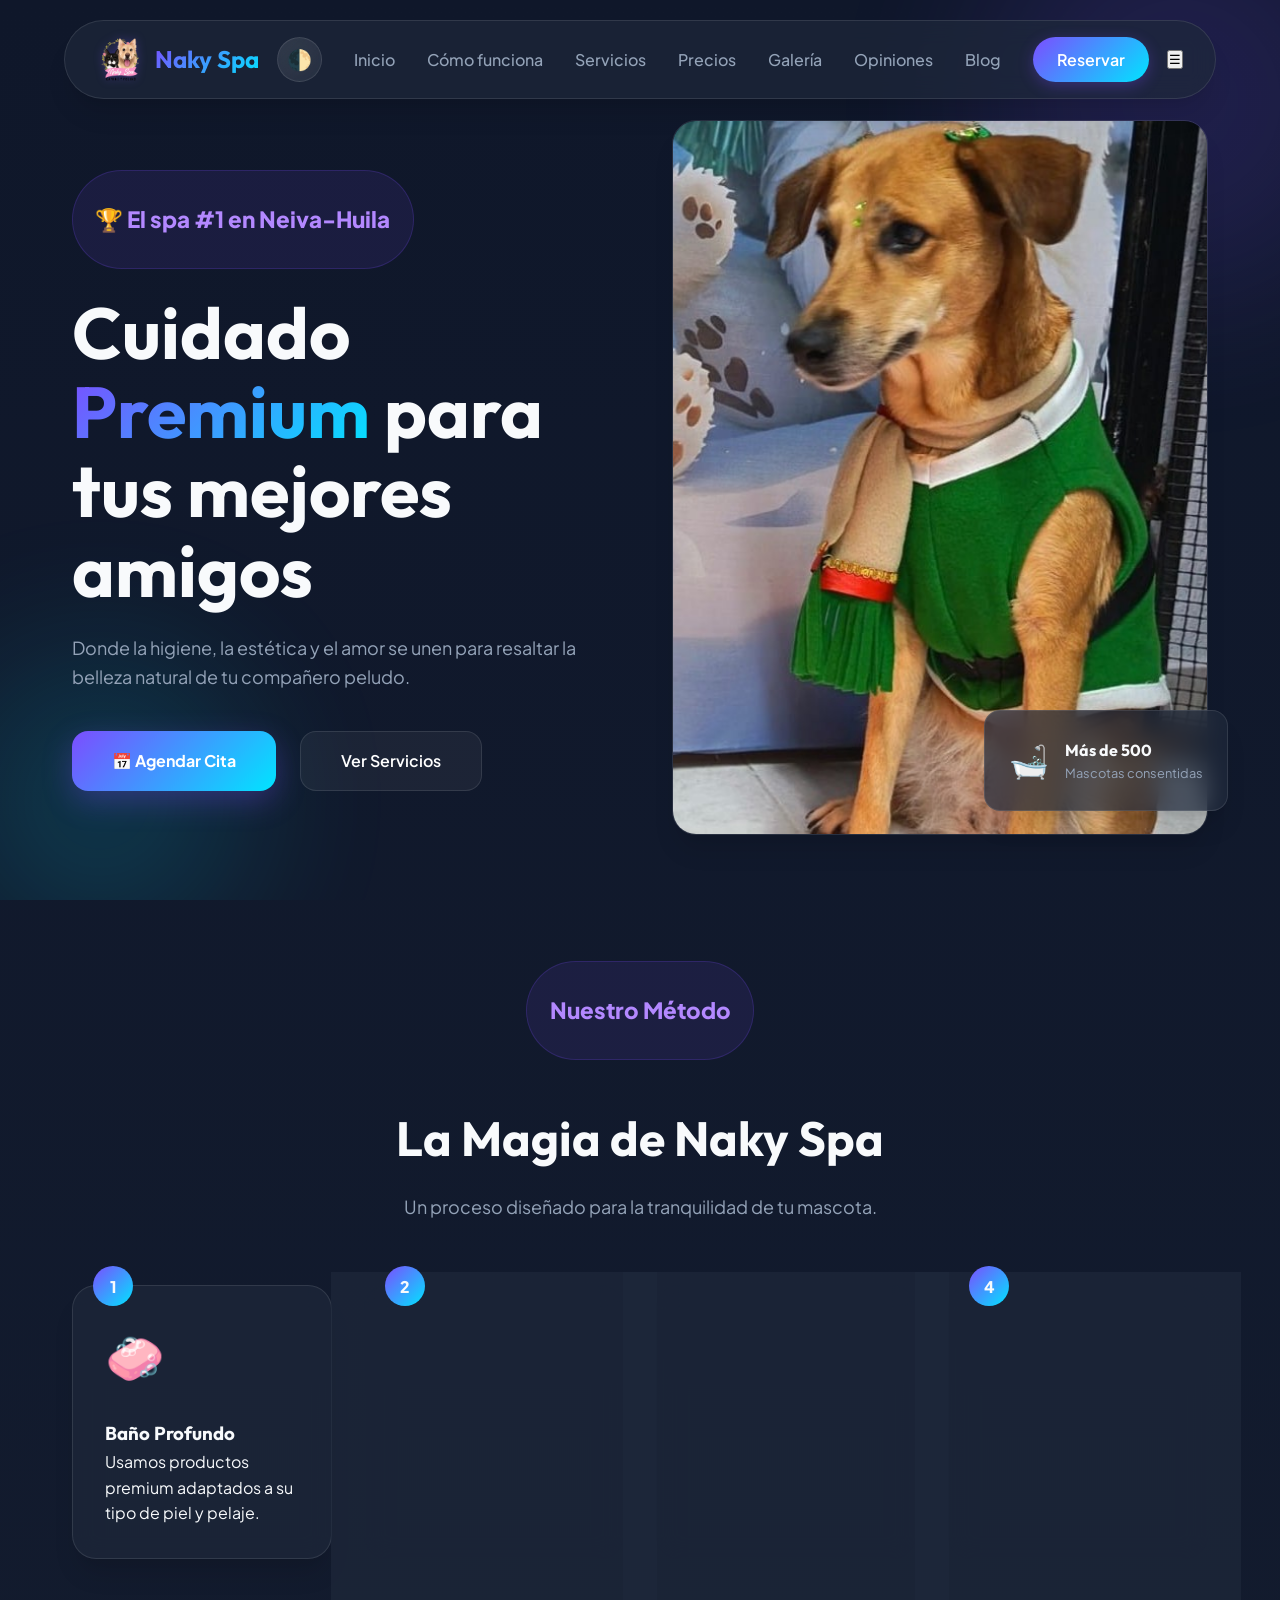
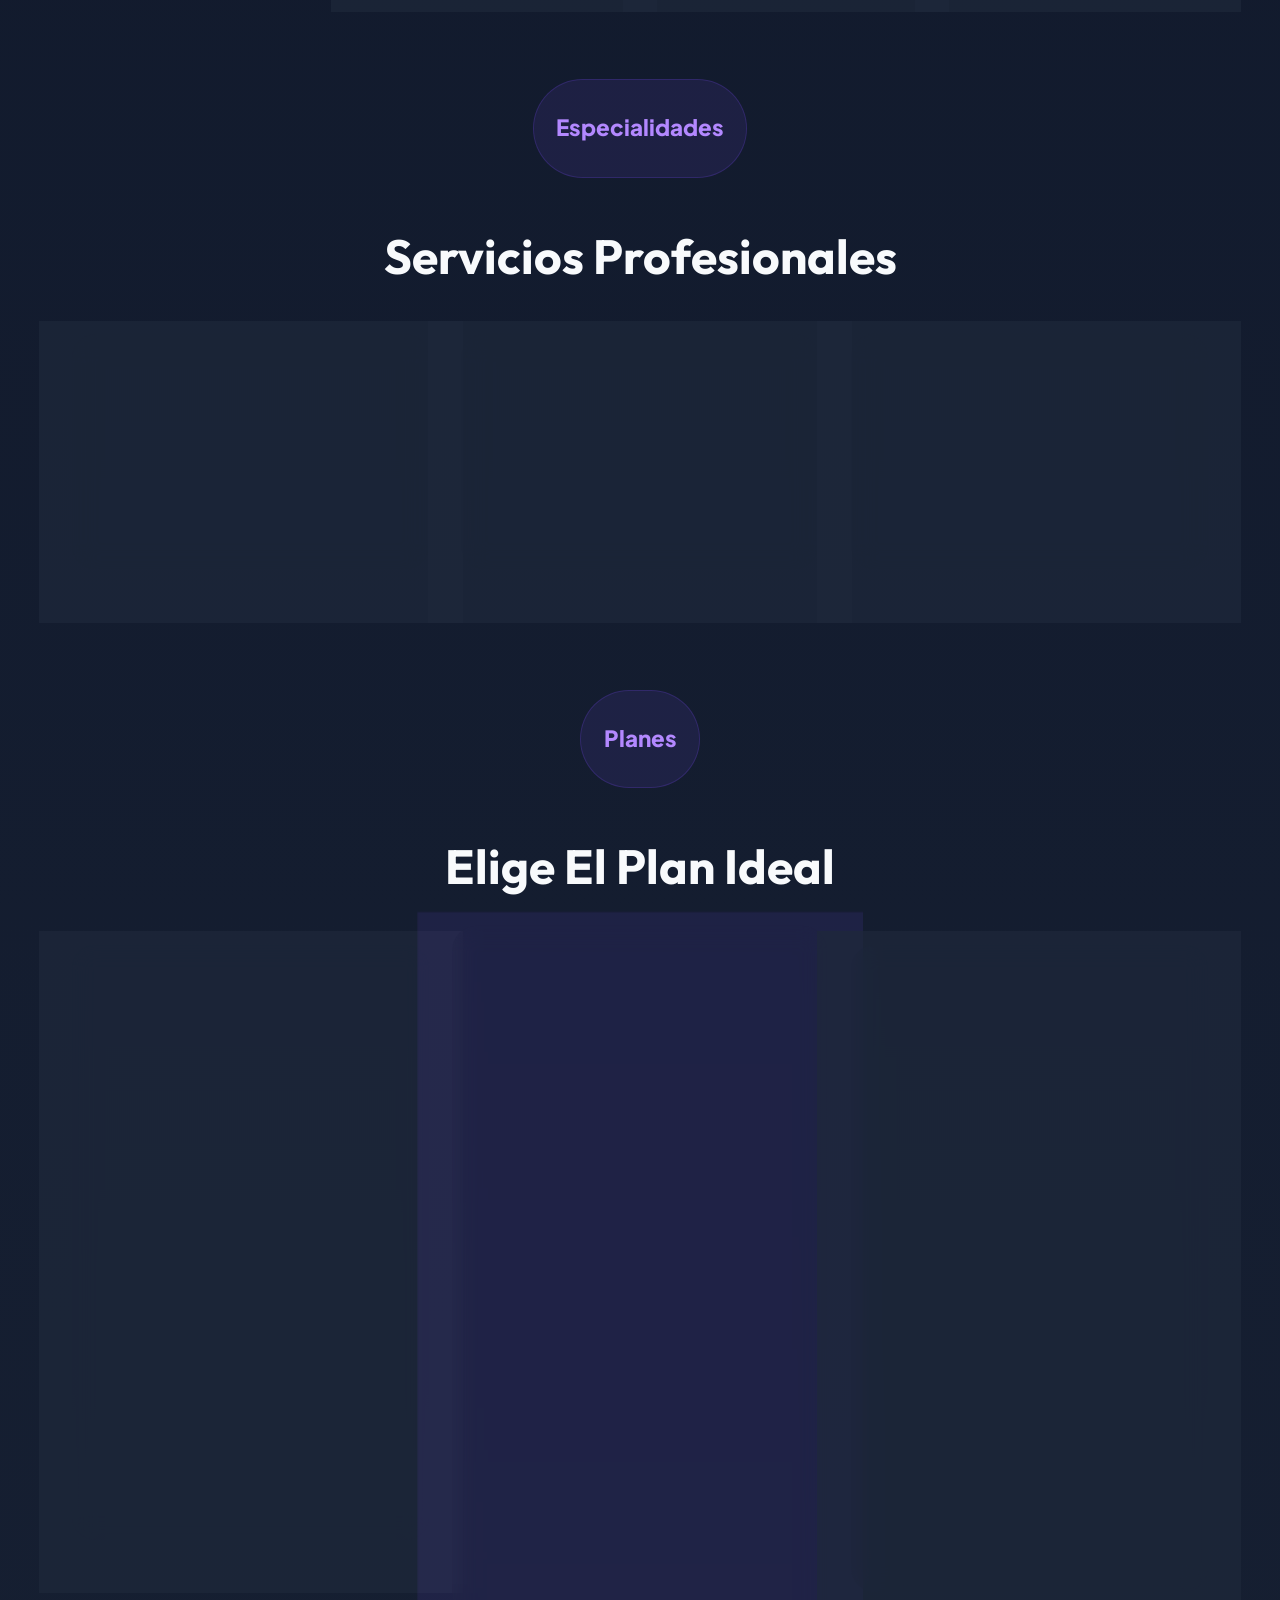
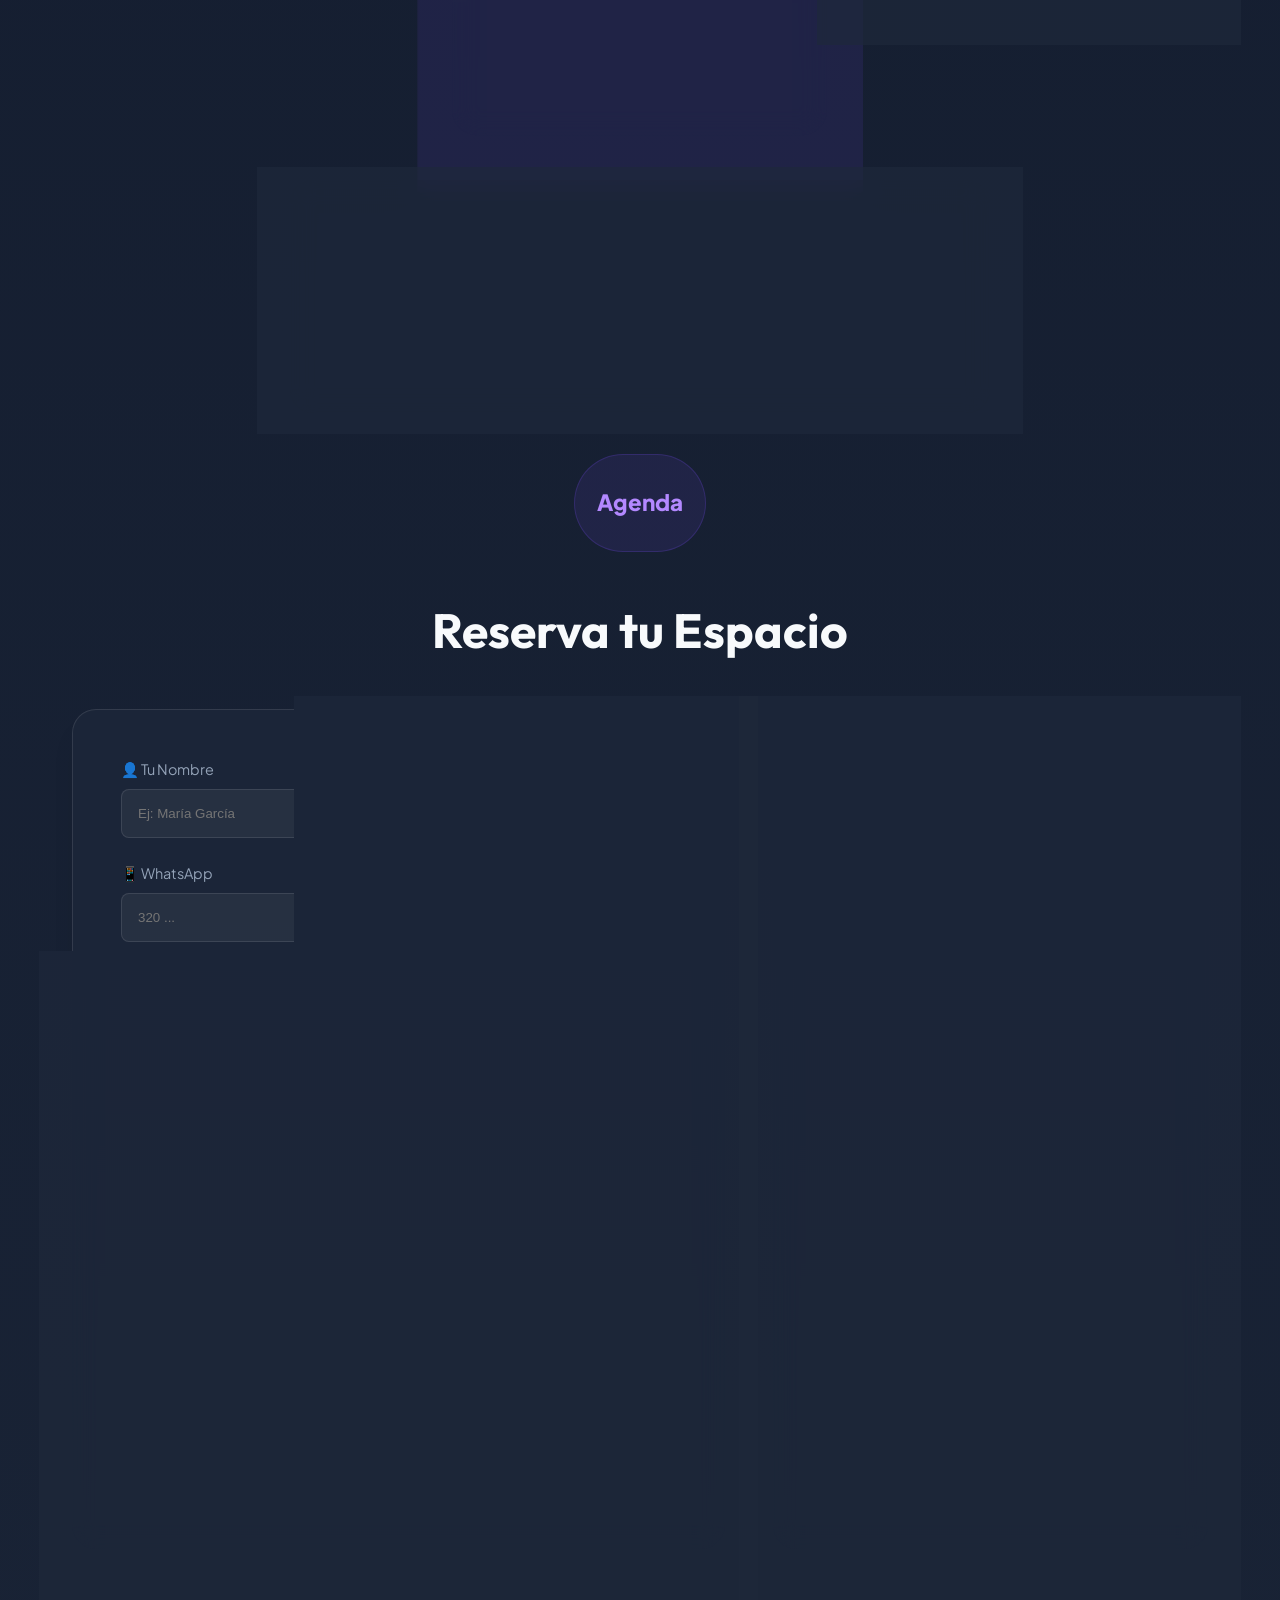
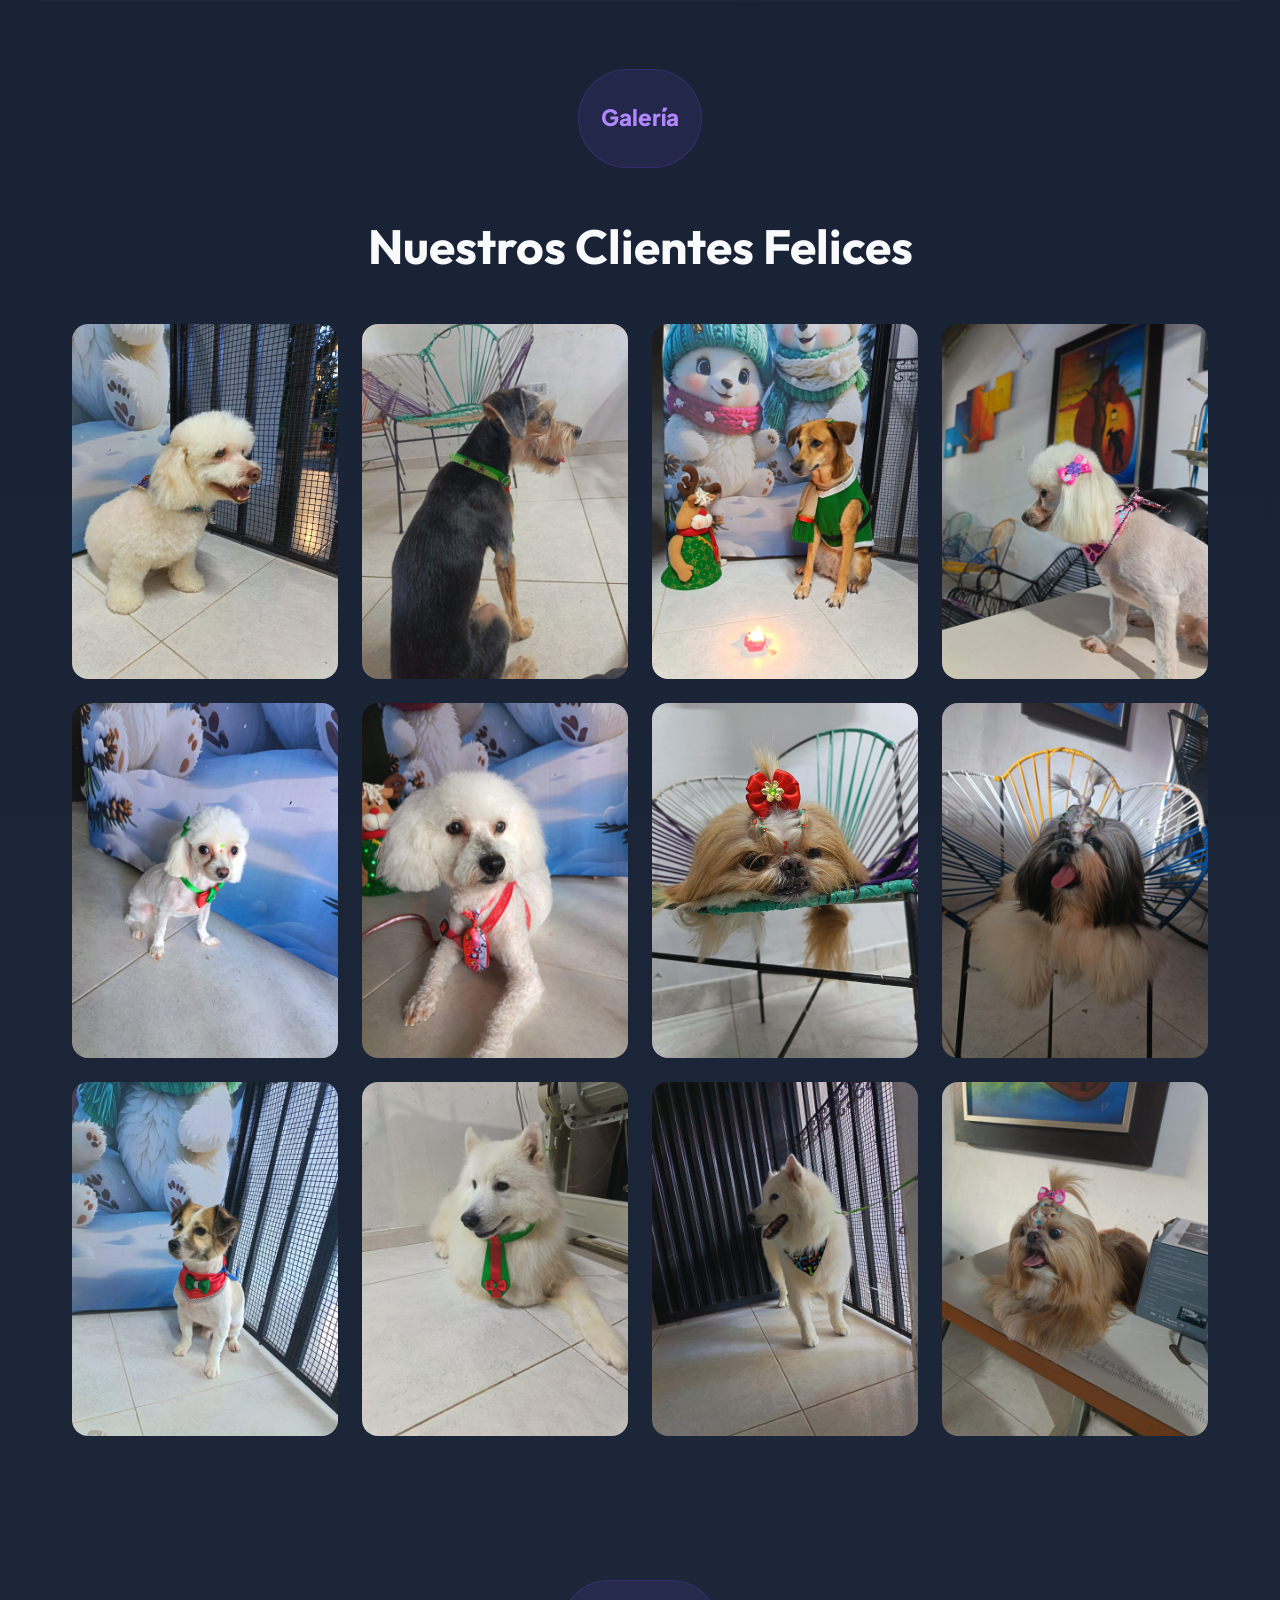
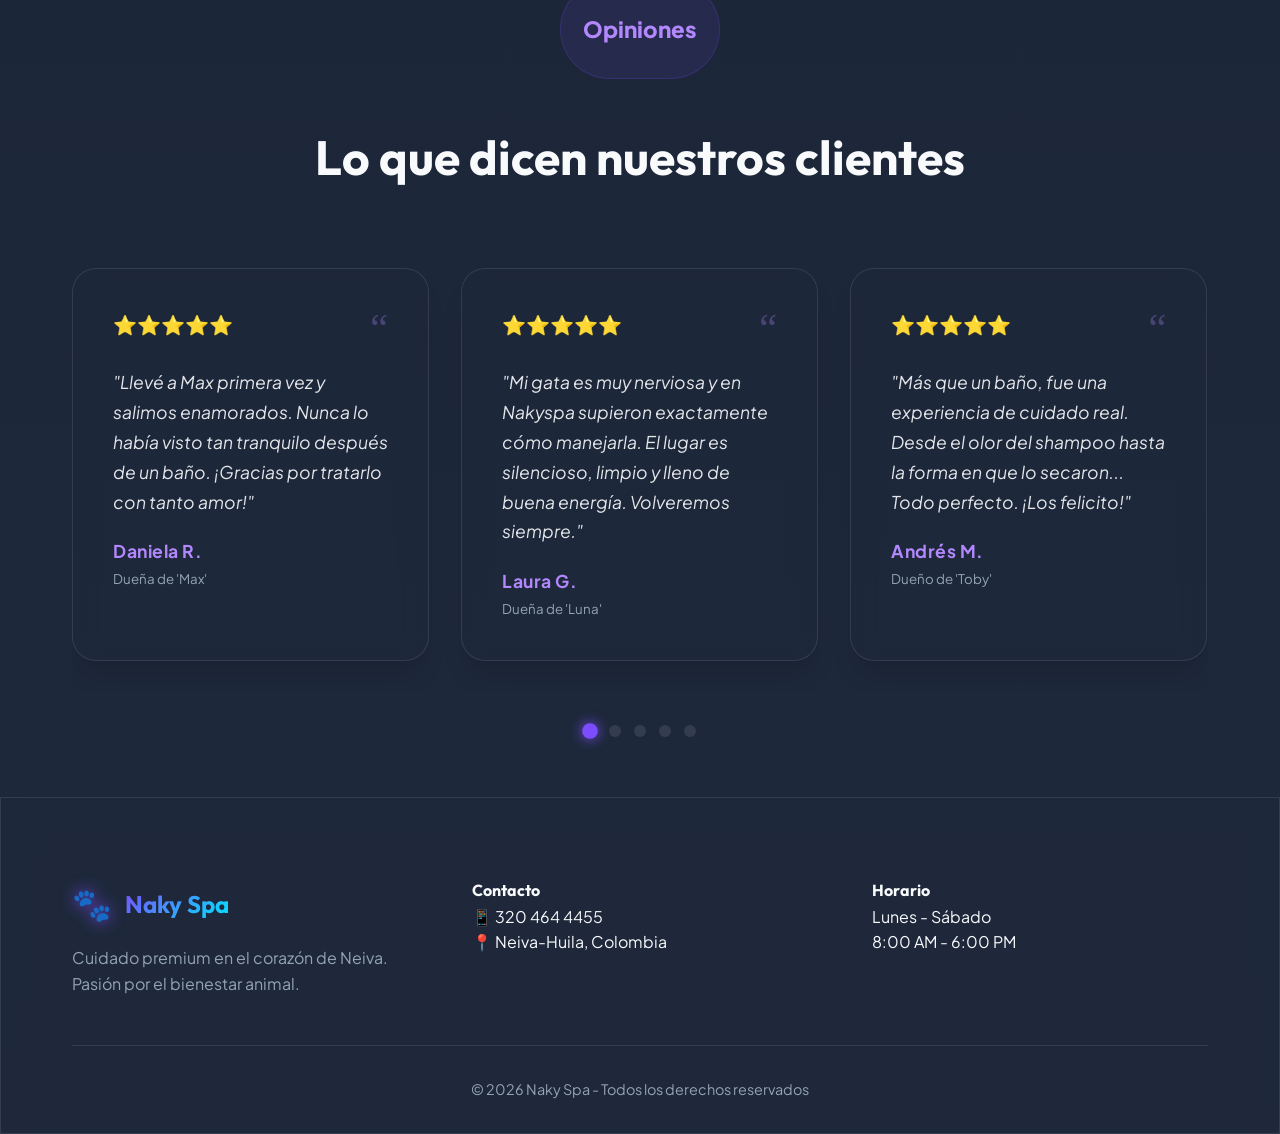
==== index.html @ 7020da55 "Ajuste de texto de whatsapp y diseño" ====
<!DOCTYPE html>
<html lang="es">

<head>
    <meta charset="UTF-8">
    <meta name="viewport" content="width=device-width, initial-scale=1.0">
    <title>Naky Spa - Cuidado Premium para Mascotas</title>
    <link rel="stylesheet" href="estilos.css">
</head>

<body>

    <!-- Fondos Animados -->
    <div class="bg-blobs">
        <div class="blob blob-1"></div>
        <div class="blob blob-2"></div>
    </div>
    <div id="emoji-container"></div>
    <div id="notif-container" class="notif-container"></div>


    <!-- Header Glass -->
    <header class="glass">
        <div class="header-contenido">
            <div class="logo">
                <img src="imagenes/logo_transparent.png" alt="Naky Spa Logo" class="logo-img">
                <span class="logo-texto">Naky Spa</span>
            </div>
            <nav>
                <button class="theme-toggle" id="theme-toggle" title="Cambiar modo">🌓</button>
                <a href="#inicio" onclick="closeMenu()">Inicio</a>
                <a href="#proceso" onclick="closeMenu()">Cómo funciona</a>
                <a href="#servicios" onclick="closeMenu()">Servicios</a>
                <a href="#precios" onclick="closeMenu()">Precios</a>
                <a href="#galeria" onclick="closeMenu()">Galería</a>
                <a href="#testimonios" onclick="closeMenu()">Opiniones</a>
                <a href="blog.html">Blog</a>
                <a href="#carrito" class="btn-nav" onclick="closeMenu()">Reservar</a>
            </nav>
            <button class="menu-toggle" onclick="toggleMenu()" aria-label="Menu">☰</button>

        </div>
    </header>

    <main>
        <!-- HERO SECTION -->
        <section id="inicio" class="hero">
            <div class="container">
                <div class="hero-grid">
                    <div class="hero-text" data-aos="fade-right">
                        <span class="hero-badge">🏆 El spa #1 en Neiva-Huila</span>
                        <h1 class="hero-titulo">Cuidado <span class="texto-destacado">Premium</span> para tus mejores
                            amigos</h1>
                        <p class="hero-descripcion">
                            Donde la higiene, la estética y el amor se unen para resaltar la belleza natural de tu
                            compañero peludo.
                        </p>
                        <div class="hero-buttons">
                            <a href="#carrito" class="btn-main">📅 Agendar Cita</a>
                            <a href="#servicios" class="btn-outline">Ver Servicios</a>
                        </div>
                    </div>
                    <div class="hero-image-container" data-aos="fade-left">
                        <img src="imagenes/perro5.jpeg" alt="Mascota feliz" class="hero-img-main">
                        <div class="hero-floating-card glass">
                            <span style="font-size: 2rem;">🛁</span>
                            <div>
                                <h4 style="margin:0">Más de 500</h4>
                                <p style="margin:0; font-size: 0.8rem; color: var(--text-muted)">Mascotas consentidas
                                </p>
                            </div>
                        </div>
                    </div>
                </div>
            </div>
        </section>

        <!-- DIDACTIC SECTION: HOW IT WORKS -->
        <section id="proceso" class="features">
            <div class="container">
                <div class="seccion-header">
                    <span class="hero-badge">Nuestro Método</span>
                    <h2>La Magia de Naky Spa</h2>
                    <p class="hero-descripcion" style="margin: 1rem auto;">Un proceso diseñado para la tranquilidad de
                        tu mascota.</p>
                </div>
                <div class="steps-container">
                    <div class="step-card glass glass-hover">
                        <div class="step-number">1</div>
                        <span class="feature-icon">🧼</span>
                        <h3>Baño Profundo</h3>
                        <p>Usamos productos premium adaptados a su tipo de piel y pelaje.</p>
                    </div>
                    <div class="step-card glass glass-hover">
                        <div class="step-number">2</div>
                        <span class="feature-icon">💨</span>
                        <h3>Secado Cariñoso</h3>
                        <p>Temperatura controlada para evitar estrés y humedad.</p>
                    </div>
                    <div class="step-card glass glass-hover">
                        <div class="step-number">3</div>
                        <span class="feature-icon">✂️</span>
                        <h3>Corte Estético</h3>
                        <p>Estilizado profesional según la raza y personalidad.</p>
                    </div>
                    <div class="step-card glass glass-hover">
                        <div class="step-number">4</div>
                        <span class="feature-icon">✨</span>
                        <h3>Toque Final</h3>
                        <p>Perfume especial y accesorios para salir brillando.</p>
                    </div>
                </div>
            </div>
        </section>

        <!-- SERVICIOS -->
        <section id="servicios">
            <div class="container">
                <div class="seccion-header">
                    <span class="hero-badge">Especialidades</span>
                    <h2>Servicios Profesionales</h2>
                </div>
                <div class="services-grid">
                    <div class="service-card glass glass-hover">
                        <div class="service-icon">✂️</div>
                        <h3>Corte Estético</h3>
                        <p>Tijera y máquina con acabados premium para que luzca increíble.</p>
                    </div>
                    <div class="service-card glass glass-hover">
                        <div class="service-icon">🛁</div>
                        <h3>Baños Especiales</h3>
                        <p>Medicados, desodorantes o hidratantes según la necesidad.</p>
                    </div>
                    <div class="service-card glass glass-hover">
                        <div class="service-icon">💅</div>
                        <h3>Higiene Completa</h3>
                        <p>Corte de uñas, limpieza de oídos y vaciado de glándulas.</p>
                    </div>
                </div>
            </div>
        </section>

        <!-- PRECIOS -->
        <section id="precios" style="padding-bottom: 20px;">
            <div class="container">
                <div class="seccion-header">
                    <span class="hero-badge">Planes</span>
                    <h2>Elige El Plan Ideal</h2>
                </div>
                <div class="pricing-grid">
                    <div class="price-card glass glass-hover">
                        <h3>Baño Básico</h3>
                        <div class="price-value">$40k</div>
                        <ul class="price-features">
                            <li>✓ Baño desodorante</li>
                            <li>✓ Corte de uñas</li>
                            <li>✓ Limpieza de oídos</li>
                            <li>✓ Secado profesional</li>
                            <li>✓ Accesorios o pañoleta</li>
                        </ul>
                        <button onclick="agregarCarrito('Baño Básico', 40000)" class="btn-outline"
                            style="width: 100%">Elegir</button>
                    </div>
                    <div class="price-card glass featured">
                        <span class="hero-badge"
                            style="background: var(--primary); color: white; border: none;">RECOMENDADO</span>
                        <h3>Baño + Corte</h3>
                        <div class="price-value">$45k</div>
                        <ul class="price-features">
                            <li>✓ Baño desodorante</li>
                            <li>✓ Corte profesional</li>
                            <li>✓ Limpieza de oídos</li>
                            <li>✓ Corte de uñas</li>
                            <li>✓ Cepillado de dientes</li>
                            <li>✓ Accesorios</li>
                        </ul>
                        <button onclick="agregarCarrito('Baño y Corte', 45000)" class="btn-main"
                            style="width: 100%">Elegir</button>
                    </div>
                    <div class="price-card glass glass-hover">
                        <h3>Baño Medicado</h3>
                        <div class="price-value">$45k</div>
                        <ul class="price-features">
                            <li>✓ Shampoo medicado</li>
                            <li>✓ Revisión de piel</li>
                            <li>✓ Corte de uñas</li>
                            <li>✓ limpieza de oídos</li>
                            <li>✓ Cepillado de dientes</li>
                            <li>✓ Accesorios</li>
                        </ul>
                        <button onclick="agregarCarrito('Baño Medicado', 45000)" class="btn-outline"
                            style="width: 100%">Elegir</button>
                    </div>
                </div>

                <div class="pricing-info-box glass glass-hover"
                    style="margin-top: 4rem; padding: 2rem; border-radius: var(--radius-lg); text-align: center; max-width: 700px; margin-left: auto; margin-right: auto;">
                    <p style="font-size: 1.2rem; color: var(--text-main); margin-bottom: 1.1rem; line-height: 1.9;">
                        A partir de estos precios se realizan los planes, <span class="texto-destacado"
                            style="font-weight: 700;">puede variar su costo</span> según el tamaño de su mascota. Para
                        más información reserva.
                    </p>
                    <div
                        style="font-size: 3.0rem; filter: drop-shadow(0 0 10px rgba(124, 77, 255, 0.5)); display: inline-block; animation: bounceDown 2s infinite;">
                        ⬇️
                    </div>
                </div>
                <style>
                    @keyframes bounceDown {

                        0%,
                        100% {
                            transform: translateY(0);
                        }

                        50% {
                            transform: translateY(10px);
                        }
                    }
                </style>
            </div>
        </section>

        <!-- BOOKING / CARRITO -->
        <section id="carrito" style="padding-top: 20px;">
            <div class="container">
                <div class="seccion-header">
                    <span class="hero-badge">Agenda</span>
                    <h2>Reserva tu Espacio</h2>
                </div>
                <div class="booking-container">
                    <div class="form-glass glass">
                        <div class="form-fila">
                            <div class="form-group">
                                <label>👤 Tu Nombre</label>
                                <input type="text" id="nombreCliente" placeholder="Ej: María García">
                            </div>
                            <div class="form-group">
                                <label>📱 WhatsApp</label>
                                <input type="tel" id="telefonoCliente" placeholder="320 ...">
                            </div>
                        </div>
                        <div class="form-fila">
                            <div class="form-group">
                                <label>📅 Fecha</label>
                                <input type="date" id="fechaCliente">
                            </div>
                            <div class="form-group">
                                <label>🕐 Hora</label>
                                <input type="time" id="horaCliente">
                            </div>
                        </div>
                        <div class="form-group">
                            <label>🐾 Tipo de Mascota</label>
                            <select id="tipoMascota" onchange="actualizarTamano()">
                                <option value="">Selecciona...</option>
                                <option value="Perro">Perro 🐶</option>
                                <option value="Gato">Gato 🐱</option>
                            </select>
                        </div>
                        <div class="form-fila">
                            <div class="form-group">
                                <label>Tamaño</label>
                                <select id="tamano" onchange="actualizarCarrito()">
                                    <option value="">Selecciona...</option>
                                </select>
                            </div>
                            <div class="form-group">
                                <label>¿Nervioso?</label>
                                <select id="nervioso" onchange="actualizarCarrito()">
                                    <option value="No">No</option>
                                    <option value="Sí">Sí</option>
                                </select>
                            </div>
                        </div>
                    </div>
                    <div id="resumen-container" class="resumen-glass glass">
                        <h3 style="margin-bottom: 1.1rem">🛒 Resumen</h3>
                        <ul id="lista-carrito">
                            <li style="color: var(--text-muted)">Agrega servicios arriba</li>
                        </ul>
                        <div id="resumen-mascota" style="margin-top: 1rem;"></div>
                        <div
                            style="margin: 2rem 0; padding-top: 1rem; border-top: 1px solid var(--glass-border); display: flex; justify-content: space-between; align-items: center">
                            <span style="font-weight: 700">Total:</span>
                            <span id="total"
                                style="font-size: 2rem; font-weight: 800; color: var(--secondary)">$0</span>
                        </div>
                        <button onclick="enviarWhatsApp()" class="btn-main"
                            style="width: 100%; justify-content: center; background: #25D366; box-shadow: 0 10px 20px rgba(37, 211, 102, 0.2)">
                            Confirmar por WhatsApp
                        </button>
                        <a href="#precios" class="btn-back-packages"
                            style="display: flex; justify-content: center; margin-top: 1.0rem; font-size: 1.2rem; color: var(--text-muted); text-decoration: underline; cursor: pointer;">
                            ⬅ elegir otro plan
                        </a>
                    </div>
                </div>
            </div>
        </section>

        <!-- GALERIA -->
        <section id="galeria">
            <div class="container">
                <div class="seccion-header">
                    <span class="hero-badge">Galería</span>
                    <h2>Nuestros Clientes Felices</h2>
                </div>
                <div class="galeria-grid">
                    <div class="galeria-item"><img src="imagenes/corte1.jpeg" alt="Corte">
                        <div class="galeria-overlay"><span>✂️ Estilizado</span></div>
                    </div>
                    <div class="galeria-item"><img src="imagenes/corte2.jpeg" alt="Corte">
                        <div class="galeria-overlay"><span>🛁 Baño Spa</span></div>
                    </div>
                    <div class="galeria-item"><img src="imagenes/corte4.jpeg" alt="Corte">
                        <div class="galeria-overlay"><span>✂️ Corte Estético</span></div>
                    </div>
                    <div class="galeria-item"><img src="imagenes/corte5.jpeg" alt="Corte">
                        <div class="galeria-overlay"><span>✨ Finalizado</span></div>
                    </div>
                    <div class="galeria-item"><img src="imagenes/corte6.jpeg" alt="Corte">
                        <div class="galeria-overlay"><span>✂️ Estilizado</span></div>
                    </div>
                    <div class="galeria-item"><img src="imagenes/corte7.jpeg" alt="Corte">
                        <div class="galeria-overlay"><span>🛁 Baño Spa</span></div>
                    </div>
                    <div class="galeria-item"><img src="imagenes/corte9.jpeg" alt="Corte">
                        <div class="galeria-overlay"><span>✂️ Corte Estético</span></div>
                    </div>
                    <div class="galeria-item"><img src="imagenes/bano1.jpeg" alt="Baño">
                        <div class="galeria-overlay"><span>✨ Finalizado</span></div>
                    </div>
                    <div class="galeria-item"><img src="imagenes/perro6.jpeg" alt="Perro">
                        <div class="galeria-overlay"><span>✂️ Estilizado</span></div>
                    </div>
                    <div class="galeria-item"><img src="imagenes/perro7.jpeg" alt="Perro">
                        <div class="galeria-overlay"><span>🛁 Baño Spa</span></div>
                    </div>
                    <div class="galeria-item"><img src="imagenes/perro8.jpeg" alt="Perro">
                        <div class="galeria-overlay"><span>✂️ Corte Estético</span></div>
                    </div>
                    <div class="galeria-item"><img src="imagenes/perro9.jpeg" alt="Perro">
                        <div class="galeria-overlay"><span>✨ Finalizado</span></div>
                    </div>
                </div>
            </div>
        </section>

        <!-- TESTIMONIOS -->
        <section id="testimonios">
            <div class="container">
                <div class="seccion-header">
                    <span class="hero-badge">Opiniones</span>
                    <h2>Lo que dicen nuestros clientes</h2>
                </div>
                <div class="carousel-viewport">
                    <div class="carousel-track" id="carousel-track">
                        <!-- Card 1 -->
                        <div class="testimonio-card glass">
                            <div style="display: flex; justify-content: space-between; align-items: flex-start;">
                                <div style="color: #FFD700; font-size: 1.2rem;">⭐⭐⭐⭐⭐</div>
                                <span style="font-size: 2.5rem; color: var(--primary-light); opacity: 0.3; font-family: serif; line-height: 1;">&ldquo;</span>
                            </div>
                            <p class="testimonio-texto">"Llevé a Max primera vez y salimos enamorados. Nunca lo había visto tan tranquilo después de un baño. ¡Gracias por tratarlo con tanto amor!"</p>
                            <div>
                                <span class="testimonio-autor">Daniela R.</span>
                                <small style="color: var(--text-muted)">Dueña de 'Max'</small>
                            </div>
                        </div>
                        <!-- Card 2 -->
                        <div class="testimonio-card glass">
                            <div style="display: flex; justify-content: space-between; align-items: flex-start;">
                                <div style="color: #FFD700; font-size: 1.2rem;">⭐⭐⭐⭐⭐</div>
                                <span style="font-size: 2.5rem; color: var(--primary-light); opacity: 0.3; font-family: serif; line-height: 1;">&ldquo;</span>
                            </div>
                            <p class="testimonio-texto">"Mi gata es muy nerviosa y en Nakyspa supieron exactamente cómo manejarla. El lugar es silencioso, limpio y lleno de buena energía. Volveremos siempre."</p>
                            <div>
                                <span class="testimonio-autor">Laura G.</span>
                                <small style="color: var(--text-muted)">Dueña de 'Luna'</small>
                            </div>
                        </div>
                        <!-- Card 3 -->
                        <div class="testimonio-card glass">
                            <div style="display: flex; justify-content: space-between; align-items: flex-start;">
                                <div style="color: #FFD700; font-size: 1.2rem;">⭐⭐⭐⭐⭐</div>
                                <span style="font-size: 2.5rem; color: var(--primary-light); opacity: 0.3; font-family: serif; line-height: 1;">&ldquo;</span>
                            </div>
                            <p class="testimonio-texto">"Más que un baño, fue una experiencia de cuidado real. Desde el olor del shampoo hasta la forma en que lo secaron... Todo perfecto. ¡Los felicito!"</p>
                            <div>
                                <span class="testimonio-autor">Andrés M.</span>
                                <small style="color: var(--text-muted)">Dueño de 'Toby'</small>
                            </div>
                        </div>
                        <!-- Card 4 -->
                        <div class="testimonio-card glass">
                            <div style="display: flex; justify-content: space-between; align-items: flex-start;">
                                <div style="color: #FFD700; font-size: 1.2rem;">⭐⭐⭐⭐⭐</div>
                                <span style="font-size: 2.5rem; color: var(--primary-light); opacity: 0.3; font-family: serif; line-height: 1;">&ldquo;</span>
                            </div>
                            <p class="testimonio-texto">"Excelente servicio. Traje a mi perrito para un baño y corte, quedó hermoso y lo trataron con mucho cariño. ¡Súper recomendados!"</p>
                            <div>
                                <span class="testimonio-autor">Ana García</span>
                                <small style="color: var(--text-muted)">Dueña de 'Rocky'</small>
                            </div>
                        </div>
                        <!-- Card 5 -->
                        <div class="testimonio-card glass">
                            <div style="display: flex; justify-content: space-between; align-items: flex-start;">
                                <div style="color: #FFD700; font-size: 1.2rem;">⭐⭐⭐⭐⭐</div>
                                <span style="font-size: 2.5rem; color: var(--primary-light); opacity: 0.3; font-family: serif; line-height: 1;">&ldquo;</span>
                            </div>
                            <p class="testimonio-texto">"Traje a mi labrador que le tiene pavor al agua y salí sorprendida. Lo trataron con una paciencia increíble. El corte de uñas fue perfecto."</p>
                            <div>
                                <span class="testimonio-autor">Camila V.</span>
                                <small style="color: var(--text-muted)">Dueña de 'Bruno'</small>
                            </div>
                        </div>
                        <!-- Card 6 -->
                        <div class="testimonio-card glass">
                            <div style="display: flex; justify-content: space-between; align-items: flex-start;">
                                <div style="color: #FFD700; font-size: 1.2rem;">⭐⭐⭐⭐⭐</div>
                                <span style="font-size: 2.5rem; color: var(--primary-light); opacity: 0.3; font-family: serif; line-height: 1;">&ldquo;</span>
                            </div>
                            <p class="testimonio-texto">"La mejor peluquería canina de Neiva. El aroma que dejan en el pelo dura muchísimos días y se nota que usan productos de alta calidad."</p>
                            <div>
                                <span class="testimonio-autor">Ricardo P.</span>
                                <small style="color: var(--text-muted)">Dueño de 'Coco'</small>
                            </div>
                        </div>
                        <!-- Card 7 -->
                        <div class="testimonio-card glass">
                            <div style="display: flex; justify-content: space-between; align-items: flex-start;">
                                <div style="color: #FFD700; font-size: 1.2rem;">⭐⭐⭐⭐⭐</div>
                                <span style="font-size: 2.5rem; color: var(--primary-light); opacity: 0.3; font-family: serif; line-height: 1;">&ldquo;</span>
                            </div>
                            <p class="testimonio-texto">"Excelente atención desde que entras. El personal es muy profesional y se preocupan por cada detalle. Mi perrita salió feliz."</p>
                            <div>
                                <span class="testimonio-autor">Elena S.</span>
                                <small style="color: var(--text-muted)">Dueña de 'Mora'</small>
                            </div>
                        </div>
                    </div>
                </div>
                <!-- Carousel Dots -->
                <div class="carousel-dots" id="carousel-dots"></div>
            </div>
        </section>
    </main>

    <footer class="glass">
        <div class="container">
            <div class="footer-grid">
                <div>
                    <div class="logo" style="margin-bottom: 1rem">
                        <span class="logo-icon">🐾</span>
                        <span class="logo-texto">Naky Spa</span>
                    </div>
                    <p style="color: var(--text-muted)">Cuidado premium en el corazón de Neiva. Pasión por el bienestar
                        animal.</p>
                </div>
                <div>
                    <h4>Contacto</h4>
                    <p>📱 320 464 4455</p>
                    <p><a href="https://www.google.com/maps/search/?api=1&query=Nakyspa+Neiva+Huila" target="_blank"
                            class="footer-link-map">📍 Neiva-Huila, Colombia</a></p>
                </div>
                <div>
                    <h4>Horario</h4>
                    <p>Lunes - Sábado</p>
                    <p>8:00 AM - 6:00 PM</p>
                </div>
            </div>
            <div class="footer-bottom">
                <p>© 2026 Naky Spa - Todos los derechos reservados</p>
            </div>
        </div>
    </footer>

    <script>
        // --- SONIDO GALERIA ---
        let lastSoundTime = 0;
        function playGallerySound() {
            const now = Date.now();
            if (now - lastSoundTime < 200) return; // Evitar sonido doble al tocar en móvil (touchstart + mouseenter)
            lastSoundTime = now;

            try {
                const audioCtx = new (window.AudioContext || window.webkitAudioContext)();
                
                const playTone = (freq, type, duration, vol) => {
                    const osc = audioCtx.createOscillator();
                    const gain = audioCtx.createGain();
                    osc.type = type;
                    osc.frequency.setValueAtTime(freq, audioCtx.currentTime);
                    osc.frequency.exponentialRampToValueAtTime(freq / 4, audioCtx.currentTime + duration);
                    gain.gain.setValueAtTime(vol, audioCtx.currentTime);
                    gain.gain.exponentialRampToValueAtTime(0.01, audioCtx.currentTime + duration);
                    osc.connect(gain);
                    gain.connect(audioCtx.destination);
                    osc.start();
                    osc.stop(audioCtx.currentTime + duration);
                };

                // Combinación de dos tonos para un sonido más "orgánico" y cristalino
                playTone(1800, 'sine', 0.08, 0.03); // Tono alto (click)
                playTone(600, 'sine', 0.12, 0.05);  // Tono medio (cuerpo del pop)
            } catch (e) {}
        }

        // Asignar eventos de hover (computadora) y toque (móvil)
        document.querySelectorAll('.galeria-item').forEach(item => {
            item.addEventListener('mouseenter', playGallerySound);
            item.addEventListener('touchstart', playGallerySound, { passive: true });
        });

        let carrito = [];
        let total = 0;

        // Theme Management
        const themeToggle = document.getElementById('theme-toggle');
        const body = document.body;

        const currentTheme = localStorage.getItem('theme');
        if (currentTheme) {
            body.classList.add(currentTheme);
            if (currentTheme === 'light-mode') {
                themeToggle.innerText = '🌙';
            }
        }

        themeToggle.addEventListener('click', () => {
            body.classList.toggle('light-mode');
            let theme = 'dark-mode';
            if (body.classList.contains('light-mode')) {
                theme = 'light-mode';
                themeToggle.innerText = '🌙';
            } else {
                themeToggle.innerText = '🌓';
            }
            localStorage.setItem('theme', theme);
        });

        // Floating Emojis Logic
        const emojiContainer = document.getElementById('emoji-container');
        const emojis = ['🐶', '🐱', '🐾', '✨', '🛁'];

        function createFloatingEmoji() {
            const emoji = document.createElement('div');
            emoji.className = 'floating-emoji';
            emoji.innerText = emojis[Math.floor(Math.random() * emojis.length)];

            // Random horizontal position
            emoji.style.left = Math.random() * 100 + 'vw';

            // Random size variation
            const size = 1.5 + Math.random() * 2;
            emoji.style.fontSize = size + 'rem';

            // Random duration between 15 and 25 seconds
            const duration = 15 + Math.random() * 10;
            emoji.style.animationDuration = duration + 's';

            emojiContainer.appendChild(emoji);

            // Remove after animation finishes
            setTimeout(() => {
                emoji.remove();
            }, duration * 1000);
        }

        // Spawn a new emoji every 1200ms
        setInterval(createFloatingEmoji, 1200);

        function toggleMenu() {
            const nav = document.querySelector('header nav');
            nav.classList.toggle('active');
        }

        function closeMenu() {
            const nav = document.querySelector('header nav');
            nav.classList.remove('active');
        }


        window.addEventListener('scroll', () => {
            const header = document.querySelector('header');
            if (window.scrollY > 50) header.classList.add('scrolled');
            else header.classList.remove('scrolled');
        });

        function agregarCarrito(servicio, precio) {
            carrito.push({ servicio, precio });
            total += precio;
            actualizarCarrito();

            // Mostrar notificación
            mostrarNotificacion(`¡${servicio} seleccionado!`);

            // Scroll suave con offset para mejor visualización
            const target = document.getElementById('resumen-container');
            const offset = 100; // Ajuste desde la parte superior
            const elementPosition = target.getBoundingClientRect().top;
            const offsetPosition = elementPosition + window.pageYOffset - offset;

            window.scrollTo({
                top: offsetPosition,
                behavior: 'smooth'
            });
        }

        function mostrarNotificacion(mensaje) {
            const container = document.getElementById('notif-container');
            const toast = document.createElement('div');
            toast.className = 'toast';
            toast.innerHTML = `
                <span class="toast-icon">✨</span>
                <span class="toast-text">${mensaje}</span>
            `;
            container.appendChild(toast);

            // Activar animación
            setTimeout(() => toast.classList.add('active'), 10);

            // Eliminar después de 3 segundos
            setTimeout(() => {
                toast.classList.remove('active');
                setTimeout(() => toast.remove(), 500);
            }, 3000);
        }

        function actualizarCarrito() {
            const lista = document.getElementById("lista-carrito");
            lista.innerHTML = "";
            if (carrito.length === 0) {
                lista.innerHTML = '<li style="color: var(--text-muted)">Agrega servicios arriba</li>';
            } else {
                carrito.forEach((item, index) => {
                    const li = document.createElement("li");
                    li.style.cssText = "display:flex; justify-content:space-between; margin-bottom:0.5rem; background:rgba(255,255,255,0.05); padding:0.8rem; border-radius:8px";
                    li.innerHTML = `
                        <span>${item.servicio}</span>
                        <div style="display:flex; gap:10px; align-items:center">
                            <span style="color:var(--secondary)">$${item.precio.toLocaleString()}</span>
                            <button onclick="eliminarItem(${index})" style="background:none; border:none; color:#FF4081; cursor:pointer">✕</button>
                        </div>
                    `;
                    lista.appendChild(li);
                });
            }
            document.getElementById("total").innerText = "$" + total.toLocaleString();

            // Actualizar detalle mascota
            const tipo = document.getElementById("tipoMascota").value;
            const tamano = document.getElementById("tamano").value;
            const nervioso = document.getElementById("nervioso").value;
            const resumenMascota = document.getElementById("resumen-mascota");
            
            let textoMascota = [];
            if (tipo) textoMascota.push(`Mascota: ${tipo}`);
            if (tamano) textoMascota.push(`Tamaño: ${tamano}`);
            if (nervioso) textoMascota.push(`Nervioso: ${nervioso}`);
            
            resumenMascota.innerHTML = textoMascota.length > 0 ? `<div style="padding: 0.8rem; background: rgba(124, 77, 255, 0.1); border-radius: 8px; border: 1px solid rgba(124, 77, 255, 0.2); color: var(--text-muted); font-size: 0.9rem;">🐾 ${textoMascota.join(' | ')}</div>` : '';
        }

        function eliminarItem(index) {
            total -= carrito[index].precio;
            carrito.splice(index, 1);
            actualizarCarrito();
        }

        function actualizarTamano() {
            const mascota = document.getElementById("tipoMascota").value;
            const selectTamano = document.getElementById("tamano");
            selectTamano.innerHTML = '<option value="">Selecciona...</option>';
            const opciones = mascota === "Perro" ? ["Pequeño", "Mediano", "Grande"] : ["Estándar"];
            opciones.forEach(opt => selectTamano.innerHTML += `<option value="${opt}">${opt}</option>`);
            actualizarCarrito();
        }

        function enviarWhatsApp() {
            if (carrito.length === 0) return alert("Agrega servicios primero");
            const nombre = document.getElementById("nombreCliente").value;
            const telefono = document.getElementById("telefonoCliente").value;
            const fecha = document.getElementById("fechaCliente").value;
            const hora = document.getElementById("horaCliente").value;
            
            const tipo = document.getElementById("tipoMascota").value;
            const tamano = document.getElementById("tamano").value;
            const nervioso = document.getElementById("nervioso").value;

            if (!nombre || !telefono || !fecha || !hora) return alert("Por favor completa todos los datos de la reserva.");
            if (!tipo || !tamano) return alert("Por favor completa los datos de tu mascota.");

            let msg = `🐾 *NUEVA RESERVA - NAKY SPA* 🐾\n\n`;
            msg += `👤 Cliente: ${nombre}\n`;
            msg += `📞 Teléfono: ${telefono}\n`;
            msg += `📅 Fecha: ${fecha}\n`;
            msg += `⏰ Hora: ${hora}\n\n`;
            msg += `🐕 *Datos de la Mascota*\n`;
            msg += `- Tipo: ${tipo}\n`;
            msg += `- Tamaño: ${tamano}\n`;
            msg += `- ¿Nervioso?: ${nervioso}\n\n`;
            msg += `🛁 *Servicios solicitados*\n`;
            carrito.forEach(i => msg += `- ${i.servicio} ($${i.precio.toLocaleString()})\n`);
            msg += `\n💰 Total: $${total.toLocaleString()}\n\n`;
            msg += `✨ Gracias por confiar en Naky Spa ✨`;

            window.open(`https://wa.me/573204644455?text=${encodeURIComponent(msg)}`, "_blank");
        }

        // --- TESTIMONIOS CAROUSEL ---
        const track = document.getElementById('carousel-track');
        const dotsContainer = document.getElementById('carousel-dots');
        const cards = document.querySelectorAll('.testimonio-card');
        let currentIndex = 0;
        let autoSlideInterval;

        // Crear puntitos dinámicamente
        function createDots() {
            const itemsVisible = getVisibleItems();
            const totalDots = cards.length - itemsVisible + 1;
            dotsContainer.innerHTML = '';
            
            for (let i = 0; i < totalDots; i++) {
                const dot = document.createElement('button');
                dot.classList.add('dot');
                if (i === 0) dot.classList.add('active');
                dot.addEventListener('click', () => goToSlide(i));
                dotsContainer.appendChild(dot);
            }
        }

        function getVisibleItems() {
            if (window.innerWidth > 968) return 3;
            if (window.innerWidth > 640) return 2;
            return 1;
        }

        function updateCarousel() {
            const itemsVisible = getVisibleItems();
            const cardWidth = cards[0].offsetWidth;
            const gap = 32; // 2rem en px
            const move = currentIndex * (cardWidth + gap);
            
            track.style.transform = `translateX(-${move}px)`;
            
            // Actualizar puntitos
            const dots = document.querySelectorAll('.dot');
            dots.forEach((dot, index) => {
                dot.classList.toggle('active', index === currentIndex);
            });
        }

        function goToSlide(index) {
            const itemsVisible = getVisibleItems();
            const maxIndex = cards.length - itemsVisible;
            
            if (index > maxIndex) {
                currentIndex = 0;
            } else if (index < 0) {
                currentIndex = maxIndex;
            } else {
                currentIndex = index;
            }
            
            updateCarousel();
            resetAutoSlide();
        }

        function startAutoSlide() {
            autoSlideInterval = setInterval(() => {
                const itemsVisible = getVisibleItems();
                const maxIndex = cards.length - itemsVisible;
                
                if (currentIndex >= maxIndex) {
                    currentIndex = 0;
                } else {
                    currentIndex++;
                }
                updateCarousel();
            }, 4000);
        }

        function resetAutoSlide() {
            clearInterval(autoSlideInterval);
            startAutoSlide();
        }

        // Eventos
        window.addEventListener('resize', () => {
            createDots();
            currentIndex = 0;
            updateCarousel();
        });

        // Inicializar
        createDots();
        startAutoSlide();

    </script>
</body>

</html>
---- estilos.css ----
/* ============================================
   NAKY SPA - MODERN PREMIUM DESIGN SYSTEM
   ============================================ */

@import url('https://fonts.googleapis.com/css2?family=Outfit:wght@300;400;500;600;700;800&family=Plus+Jakarta+Sans:wght@300;400;500;600;700;800&display=swap');

:root {
    /* Color Palette - Premium Lavender & Mint */
    --primary: #7C4DFF;
    --primary-light: #B388FF;
    --primary-dark: #6200EA;
    --secondary: #00E5FF;
    --accent: #FF4081;

    /* Neutral Palette */
    --bg-dark: #0F172A;
    --bg-card: rgba(30, 41, 59, 0.7);
    --text-main: #F8FAFC;
    --text-muted: #94A3B8;
    --white: #FFFFFF;

    /* Gradients */
    --grad-primary: linear-gradient(135deg, #7C4DFF 0%, #00E5FF 100%);
    --grad-dark: linear-gradient(180deg, #0F172A 0%, #1E293B 100%);
    --grad-glass: linear-gradient(135deg, rgba(255, 255, 255, 0.1) 0%, rgba(255, 255, 255, 0.05) 100%);

    /* Glassmorphism */
    --glass-bg: rgba(30, 41, 59, 0.7);
    --glass-border: rgba(255, 255, 255, 0.1);
    --glass-blur: blur(12px);

    /* Layout & Effects */
    --shadow-sm: 0 2px 4px rgba(0, 0, 0, 0.1);
    --shadow-md: 0 10px 15px -3px rgba(0, 0, 0, 0.1), 0 4px 6px -2px rgba(0, 0, 0, 0.05);
    --shadow-lg: 0 20px 25px -5px rgba(0, 0, 0, 0.1), 0 10px 10px -5px rgba(0, 0, 0, 0.04);
    --radius-sm: 8px;
    --radius-md: 16px;
    --radius-lg: 24px;
    --radius-full: 9999px;

    --transition: all 0.4s cubic-bezier(0.4, 0, 0.2, 1);
}

/* Light Mode Overrides */
body.light-mode {
    --bg-dark: #F8FAFC;
    --grad-dark: linear-gradient(180deg, #F8FAFC 0%, #E2E8F0 100%);
    --bg-card: rgba(255, 255, 255, 0.7);
    --text-main: #0F172A;
    --text-muted: #475569;
    --glass-bg: rgba(255, 255, 255, 0.7);
    --glass-border: rgba(15, 23, 42, 0.1);
}

body.light-mode .blob {
    opacity: 0.1;
}

body.light-mode .glass-hover:hover {
    background: rgba(15, 23, 42, 0.05);
}

body.light-mode .btn-outline,
body.light-mode .form-group input,
body.light-mode .form-group select,
body.light-mode nav a:hover,
body.light-mode nav a.active,
body.light-mode .menu-toggle {
    color: var(--text-main) !important;
}

body.light-mode .hero-titulo,
body.light-mode .seccion-header h2,
body.light-mode .price-value {
    color: var(--text-main);
}

body.light-mode header.scrolled {
    background: rgba(248, 250, 252, 0.95) !important;
    backdrop-filter: blur(20px);
    border-bottom: 1px solid rgba(15, 23, 42, 0.05);
}

body.light-mode header.scrolled nav a {
    color: var(--text-muted);
}

body.light-mode header.scrolled nav a:hover,
body.light-mode header.scrolled nav a.active {
    color: var(--primary);
}


/* Theme Toggle Button */
.theme-toggle {
    background: var(--grad-glass);
    border: 1px solid var(--glass-border);
    backdrop-filter: var(--glass-blur);
    width: 45px;
    height: 45px;
    border-radius: 50%;
    display: flex;
    align-items: center;
    justify-content: center;
    cursor: pointer;
    font-size: 1.25rem;
    transition: var(--transition);
    color: var(--white);
}

.theme-toggle:hover {
    transform: rotate(15deg) scale(1.1);
    border-color: var(--primary);
}

body.light-mode .theme-toggle {
    color: var(--bg-dark);
}

/* Floating Emojis Background */
#emoji-container {
    position: fixed;
    top: 0;
    left: 0;
    width: 100%;
    height: 100%;
    pointer-events: none;
    z-index: -1;
    overflow: hidden;
}

.floating-emoji {
    position: absolute;
    bottom: -50px;
    font-size: 2rem;
    opacity: 0.6;
    user-select: none;
    animation: floatUp 15s linear forwards;
    filter: drop-shadow(0 0 5px rgba(255, 255, 255, 0.2));
}

@keyframes floatUp {
    0% {
        transform: translateY(0) rotate(0deg);
        opacity: 0;
    }

    10% {
        opacity: 0.6;
    }

    90% {
        opacity: 0.6;
    }

    100% {
        transform: translateY(-110vh) rotate(360deg);
        opacity: 0;
    }
}

body.light-mode .floating-emoji {
    opacity: 0.3;
}

/* Base Styles */
* {


    margin: 0;
    padding: 0;
    box-sizing: border-box;
}

html {
    scroll-behavior: smooth;
}

body {
    font-family: 'Plus Jakarta Sans', sans-serif;
    background-color: var(--bg-dark);
    background-image: var(--grad-dark);
    color: var(--text-main);
    line-height: 1.6;
    overflow-x: hidden;
    min-height: 100vh;
}

h1,
h2,
h3,
h4,
.logo-texto {
    font-family: 'Outfit', sans-serif;
    font-weight: 700;
}

a {
    text-decoration: none;
    color: inherit;
    transition: var(--transition);
}

ul {
    list-style: none;
}

/* Glassmorphism Utilities */
.glass {
    background: var(--glass-bg);
    backdrop-filter: var(--glass-blur);
    border: 1px solid var(--glass-border);
    box-shadow: var(--shadow-lg);
}

.glass-hover:hover {
    background: rgba(255, 255, 255, 0.15);
    border-color: rgba(255, 255, 255, 0.2);
    transform: translateY(-5px);
}

/* Layout */
.container {
    max-width: 1200px;
    margin: 0 auto;
    padding: 0 2rem;
}

section {
    padding: 60px 0;
    position: relative;
    overflow: hidden;
}

/* Animaciones de fondo */
.bg-blobs {
    position: fixed;
    top: 0;
    left: 0;
    width: 100%;
    height: 100%;
    z-index: -1;
    overflow: hidden;
}

.blob {
    position: absolute;
    filter: blur(80px);
    opacity: 0.15;
    border-radius: 50%;
    animation: move 20s infinite alternate;
}

.blob-1 {
    width: 400px;
    height: 400px;
    background: var(--primary);
    top: -100px;
    right: -100px;
}

.blob-2 {
    width: 300px;
    height: 300px;
    background: var(--secondary);
    bottom: -50px;
    left: -50px;
    animation-delay: -5s;
}

@keyframes move {
    from {
        transform: translate(0, 0);
    }

    to {
        transform: translate(100px, 100px);
    }
}

/* ============================================
   COMPONENTES
   ============================================ */

/* Header */
header {
    position: fixed;
    top: 20px;
    left: 50%;
    transform: translateX(-50%);
    width: 90%;
    max-width: 1200px;
    z-index: 1000;
    padding: 1rem 2rem;
    border-radius: var(--radius-full);
    transition: var(--transition);
}

header.scrolled {
    top: 0;
    width: 100%;
    max-width: none;
    border-radius: 0;
    padding: 0.8rem 2rem;
    background: rgba(15, 23, 42, 0.9);
}

.header-contenido {
    display: flex;
    justify-content: space-between;
    align-items: center;
}

.logo {
    display: flex;
    align-items: center;
    gap: 0.8rem;
    font-size: 1.5rem;
}

.logo-img {
    height: 45px;
    width: auto;
    object-fit: contain;
    filter: drop-shadow(0 0 5px rgba(124, 77, 255, 0.3));
    transition: var(--transition);
}

.logo:hover .logo-img {
    transform: scale(1.1) rotate(-5deg);
}

.logo-icon {
    font-size: 2rem;
    filter: drop-shadow(0 0 8px var(--primary));
}

.logo-texto {
    background: var(--grad-primary);
    -webkit-background-clip: text;
    background-clip: text;
    -webkit-text-fill-color: transparent;
}

nav {
    display: flex;
    gap: 2rem;
    align-items: center;
}

nav a {
    font-weight: 500;
    color: var(--text-muted);
}

nav a:hover,
nav a.active {
    color: var(--white);
    text-shadow: 0 0 10px rgba(255, 255, 255, 0.5);
}

.btn-nav {
    padding: 0.6rem 1.5rem;
    background: var(--grad-primary);
    border-radius: var(--radius-full);
    color: var(--white) !important;
    font-weight: 600;
    box-shadow: 0 4px 15px rgba(124, 77, 255, 0.3);
}

.btn-nav:hover {
    transform: translateY(-2px);
    box-shadow: 0 6px 20px rgba(124, 77, 255, 0.5);
}

/* Hero Section */
.hero {
    min-height: 100vh;
    display: flex;
    align-items: center;
    padding-top: 120px;
}

.hero-blog {
    min-height: 50vh;
    padding-top: 150px;
    padding-bottom: 50px;
}

.hero-grid {
    display: grid;
    grid-template-columns: 1fr 1fr;
    gap: 4rem;
    align-items: center;
}

.hero-badge {
    display: inline-block;
    padding: 1.9rem 1.4rem;
    background: rgba(124, 77, 255, 0.1);
    border: 1px solid rgba(124, 77, 255, 0.2);
    border-radius: var(--radius-full);
    color: var(--primary-light);
    font-size: 1.4rem;
    font-weight: 900;
    margin-bottom: 1.5rem;
}

.hero-titulo {
    font-size: 4.5rem;
    line-height: 1.1;
    margin-bottom: 1.5rem;
}

.texto-destacado {
    background: var(--grad-primary);
    -webkit-background-clip: text;
    background-clip: text;
    -webkit-text-fill-color: transparent;
}

.hero-descripcion {
    font-size: 1.125rem;
    color: var(--text-muted);
    margin-bottom: 2.5rem;
    max-width: 900px;
}

.hero-buttons {
    display: flex;
    gap: 1.5rem;
}

.btn-main {
    padding: 1rem 2.5rem;
    background: var(--grad-primary);
    border-radius: var(--radius-md);
    color: var(--white);
    font-weight: 700;
    display: flex;
    align-items: center;
    gap: 0.5rem;
    box-shadow: 0 10px 30px rgba(124, 77, 255, 0.3);
}

.btn-outline {
    padding: 1rem 2.5rem;
    border: 1px solid var(--glass-border);
    background: rgba(255, 255, 255, 0.05);
    border-radius: var(--radius-md);
    color: var(--white);
    font-weight: 600;
}

.hero-image-container {
    position: relative;
}

.hero-img-main {
    width: 100%;
    height: auto;
    aspect-ratio: 3 / 4;
    object-fit: cover;
    object-position: center 10%;
    border-radius: var(--radius-lg);
    border: 1px solid var(--glass-border);
    box-shadow: var(--shadow-lg);
}

.hero-floating-card {
    position: absolute;
    bottom: 30px;
    right: -20px;
    padding: 1.5rem;
    border-radius: var(--radius-md);
    display: flex;
    align-items: center;
    gap: 1rem;
    animation: float 4s infinite ease-in-out;
}

@keyframes float {

    0%,
    100% {
        transform: translateY(0);
    }

    50% {
        transform: translateY(-20px);
    }
}

/* Features */
.features-grid {
    display: grid;
    grid-template-columns: repeat(auto-fit, minmax(250px, 1fr));
    gap: 2rem;
}

.feature-card {
    padding: 2.5rem;
    border-radius: var(--radius-lg);
    text-align: center;
}

.feature-icon {
    font-size: 3rem;
    margin-bottom: 1.5rem;
    display: block;
}

/* Step-by-Step (Didactic) */
.steps-container {
    display: grid;
    grid-template-columns: repeat(4, 1fr);
    gap: 2rem;
    margin-top: 4rem;
}

.step-card {
    padding: 2rem;
    border-radius: var(--radius-lg);
    position: relative;
}

.step-number {
    position: absolute;
    top: -20px;
    left: 20px;
    width: 40px;
    height: 40px;
    background: var(--grad-primary);
    border-radius: 50%;
    display: flex;
    align-items: center;
    justify-content: center;
    font-weight: 800;
}

/* Services */
.seccion-header {
    text-align: center;
    margin-bottom: 2.5rem;
}

.seccion-header h2 {
    font-size: 3rem;
    margin-top: 1rem;
}

.services-grid {
    display: grid;
    grid-template-columns: repeat(auto-fit, minmax(320px, 1fr));
    gap: 2rem;
}

.service-card {
    padding: 2rem;
    border-radius: var(--radius-lg);
    border: 1px solid var(--glass-border);
    transition: var(--transition);
}

.service-icon {
    font-size: 2.5rem;
    margin-bottom: 1.5rem;
}

/* Pricing */
.pricing-grid {
    display: grid;
    grid-template-columns: repeat(auto-fit, minmax(300px, 1fr));
    gap: 2rem;
    align-items: flex-start;
}

.price-card {
    padding: 3rem 2rem;
    border-radius: var(--radius-lg);
    text-align: center;
}

.price-card.featured {
    border: 2px solid var(--primary);
    transform: scale(1.05);
    background: rgba(124, 77, 255, 0.1);
}

.price-value {
    font-size: 3rem;
    font-weight: 800;
    margin: 1.5rem 0;
}

.price-features {
    margin-bottom: 2rem;
    text-align: left;
}

.price-features li {
    padding: 0.8rem 0;
    color: var(--text-muted);
    border-bottom: 1px solid var(--glass-border);
}

/* Form */
.booking-container {
    display: grid;
    grid-template-columns: 1.2fr 0.8fr;
    gap: 3rem;
}

.form-glass {
    padding: 3rem;
    border-radius: var(--radius-lg);
}

.resumen-glass {
    padding: 2.5rem;
    border-radius: var(--radius-lg);
}

.form-group {
    margin-bottom: 1.5rem;
}

.form-group label {
    display: block;
    margin-bottom: 0.5rem;
    font-size: 0.9rem;
    color: var(--text-muted);
}

.form-group input,
.form-group select {
    width: 100%;
    padding: 1rem;
    background: rgba(255, 255, 255, 0.05);
    border: 1px solid var(--glass-border);
    border-radius: var(--radius-sm);
    color: var(--white);
    outline: none;
}

.form-group input:focus {
    border-color: var(--primary);
}

.btn-back-packages {
    transition: var(--transition);
}

.btn-back-packages:hover {
    color: var(--primary) !important;
    transform: translateX(-5px);
}

/* Notificaciones Toast */
.notif-container {
    position: fixed;
    top: 30px;
    right: 30px;
    z-index: 9999;
    display: flex;
    flex-direction: column;
    gap: 10px;
    pointer-events: none;
}

.toast {
    background: var(--glass-bg);
    backdrop-filter: var(--glass-blur);
    border: 1px solid var(--primary);
    padding: 1rem 2rem;
    border-radius: var(--radius-md);
    box-shadow: 0 10px 30px rgba(124, 77, 255, 0.2);
    display: flex;
    align-items: center;
    gap: 1rem;
    color: var(--text-main);
    transform: translateX(120%);
    transition: all 0.5s cubic-bezier(0.68, -0.55, 0.265, 1.55);
}

.toast.active {
    transform: translateX(0);
}

.toast-icon {
    font-size: 1.5rem;
    background: var(--grad-primary);
    -webkit-background-clip: text;
    background-clip: text;
    -webkit-text-fill-color: transparent;
}

@media (max-width: 640px) {
    .notif-container {
        top: auto;
        bottom: 20px;
        right: 20px;
        left: 20px;
        width: auto;
    }

    .toast {
        transform: translateY(150%);
        justify-content: center;
    }

    .toast.active {
        transform: translateY(0);
    }
}

/* Gallery - Masonry Style Grid */
.galeria-grid {
    columns: 4 250px;
    column-gap: 1.5rem;
}

.galeria-item {
    break-inside: avoid;
    margin-bottom: 1.5rem;
    border-radius: var(--radius-md);
    overflow: hidden;
    position: relative;
}

.galeria-item img {
    width: 100%;
    display: block;
}

.galeria-overlay {
    position: absolute;
    inset: 0;
    background: linear-gradient(to top, rgba(124, 77, 255, 0.8), transparent);
    opacity: 0;
    display: flex;
    align-items: flex-end;
    padding: 1.5rem;
    transition: var(--transition);
}

.galeria-item:hover .galeria-overlay {
    opacity: 1;
}

/* Testimonios Carousel */
.carousel-viewport {
    position: relative;
    width: 100%;
    overflow: hidden;
    padding: 2rem 0;
}

.carousel-track {
    display: flex;
    transition: transform 0.6s cubic-bezier(0.4, 0, 0.2, 1);
    gap: 2rem;
}

.testimonio-card {
    flex: 0 0 calc(33.333% - 1.35rem); /* 3 cards on desktop */
    min-width: 300px;
    padding: 2.5rem;
    border-radius: var(--radius-lg);
    display: flex;
    flex-direction: column;
    gap: 1.2rem;
    transition: var(--transition);
    cursor: default;
}

@media (max-width: 968px) {
    .testimonio-card {
        flex: 0 0 calc(50% - 1rem); /* 2 cards on tablet */
    }
}

@media (max-width: 640px) {
    .testimonio-card {
        flex: 0 0 100%; /* 1 card on mobile */
    }
}

.carousel-dots {
    display: flex;
    justify-content: center;
    gap: 0.8rem;
    margin-top: 2rem;
}

.dot {
    width: 12px;
    height: 12px;
    border-radius: 50%;
    background: var(--glass-border);
    cursor: pointer;
    transition: var(--transition);
    border: none;
}

.dot.active {
    background: var(--primary);
    transform: scale(1.3);
    box-shadow: 0 0 10px var(--primary);
}

.testimonio-card:hover {
    transform: translateY(-10px) scale(1.02);
    border-color: var(--primary);
    background: rgba(255, 255, 255, 0.15);
}

.testimonio-emoji {
    font-size: 3rem;
    filter: drop-shadow(0 0 10px rgba(124, 77, 255, 0.3));
}

.testimonio-texto {
    font-size: 1.1rem;
    line-height: 1.7;
    color: var(--text-main);
    font-style: italic;
    opacity: 0.9;
}

.testimonio-autor {
    font-weight: 700;
    color: var(--primary-light);
    font-size: 1.1rem;
    display: block;
    margin-top: auto;
    letter-spacing: 0.5px;
}

/* Footer */
footer {
    padding: 5rem 0 2rem;
    background: rgba(15, 23, 42, 0.5);
    border-top: 1px solid var(--glass-border);
}

.footer-link-map {
    display: inline-block;
    transition: var(--transition);
}

.footer-link-map:hover {
    color: var(--secondary) !important;
    transform: translateX(5px);
}

.footer-grid {
    display: grid;
    grid-template-columns: repeat(auto-fit, minmax(200px, 1fr));
    gap: 4rem;
    margin-bottom: 3rem;
}

.footer-bottom {
    text-align: center;
    padding-top: 2rem;
    border-top: 1px solid var(--glass-border);
    color: var(--text-muted);
    font-size: 0.9rem;
}

/* Responsiveness */
@media (max-width: 968px) {
    section {
        padding: 40px 0;
    }

    .hero-img-main {
        height: auto;
        aspect-ratio: 3 / 4;
        object-fit: cover;
        object-position: center 10%;
    }

    .menu-toggle {
        display: flex !important;
        align-items: center;
        justify-content: center;
        background: var(--grad-glass);
        border: 1px solid var(--glass-border);
        color: var(--white);
        font-size: 1.5rem;
        width: 45px;
        height: 45px;
        border-radius: var(--radius-sm);
        cursor: pointer;
        z-index: 1001;
    }

    nav {
        display: flex !important;
        flex-direction: column;
        position: fixed;
        top: 0;
        right: -100%;
        width: 80%;
        max-width: 300px;
        height: 100vh;
        background: var(--bg-dark);
        backdrop-filter: blur(20px);
        padding: 100px 2rem;
        gap: 1.5rem;
        transition: var(--transition);
        border-left: 1px solid var(--glass-border);
        z-index: 1000;
        box-shadow: -10px 0 30px rgba(0, 0, 0, 0.5);
    }

    nav.active {
        right: 0;
    }

    nav a {
        font-size: 1.1rem;
        width: 100%;
        padding: 0.5rem 0;
        color: var(--text-muted);
    }

    nav a:hover,
    nav a.active {
        color: var(--white);
    }

    .theme-toggle {
        order: -1;
        margin-bottom: 1rem;
    }

    .hero-grid {
        grid-template-columns: 1fr;
        text-align: center;
    }

    .hero-titulo {
        font-size: 2.8rem;
    }

    .hero-descripcion {
        margin: 0 auto 2.5rem;
    }

    .hero-buttons {
        justify-content: center;
    }

    .steps-container {
        grid-template-columns: repeat(2, 1fr);
    }

    .booking-container {
        grid-template-columns: 1.1fr 0.9fr;
        gap: 1.5rem;
        align-items: stretch;
    }

    .form-glass,
    .resumen-glass {
        padding: 1.5rem;
    }

    .galeria-grid {
        display: grid !important;
        grid-template-columns: repeat(3, 1fr) !important;
        gap: 0.5rem;
    }

    .galeria-item {
        margin-bottom: 0;
    }
}

@media (max-width: 640px) {
    section {
        padding: 30px 0;
    }

    .hero-img-main {
        height: auto;
        aspect-ratio: 3 / 4;
        object-fit: cover;
        object-position: center 10%;
    }

    .steps-container {
        grid-template-columns: 1fr;
    }

    .booking-container {
        grid-template-columns: 1fr 1fr;
        gap: 0.8rem;
    }

    .resumen-glass h3 {
        font-size: 1rem;
    }

    #total {
        font-size: 1.4rem;
    }

    .cta-final h2 {
        font-size: 1.8rem !important;
        line-height: 1.2;
    }

    .cta-final p {
        font-size: 1rem;
        margin-bottom: 2rem;
    }

    .galeria-grid {
        grid-template-columns: repeat(3, 1fr) !important;
    }
}


@media (max-width: 480px) {
    .booking-container {
        grid-template-columns: 1fr;
        /* Too narrow for side-by-side */
    }
}

/* Utility for button groups (Responsive) */
.btn-group {
    display: flex;
    flex-wrap: wrap;
    gap: 1.5rem;
    justify-content: center;
    margin-top: 3rem;
}

@media (max-width: 640px) {
    .btn-group {
        flex-direction: column;
        align-items: center;
        gap: 1rem;
    }

    .btn-group .btn-main,
    .btn-group .btn-outline {
        width: 100%;
        margin: 0 !important;
        text-align: center;
        justify-content: center;
    }
}
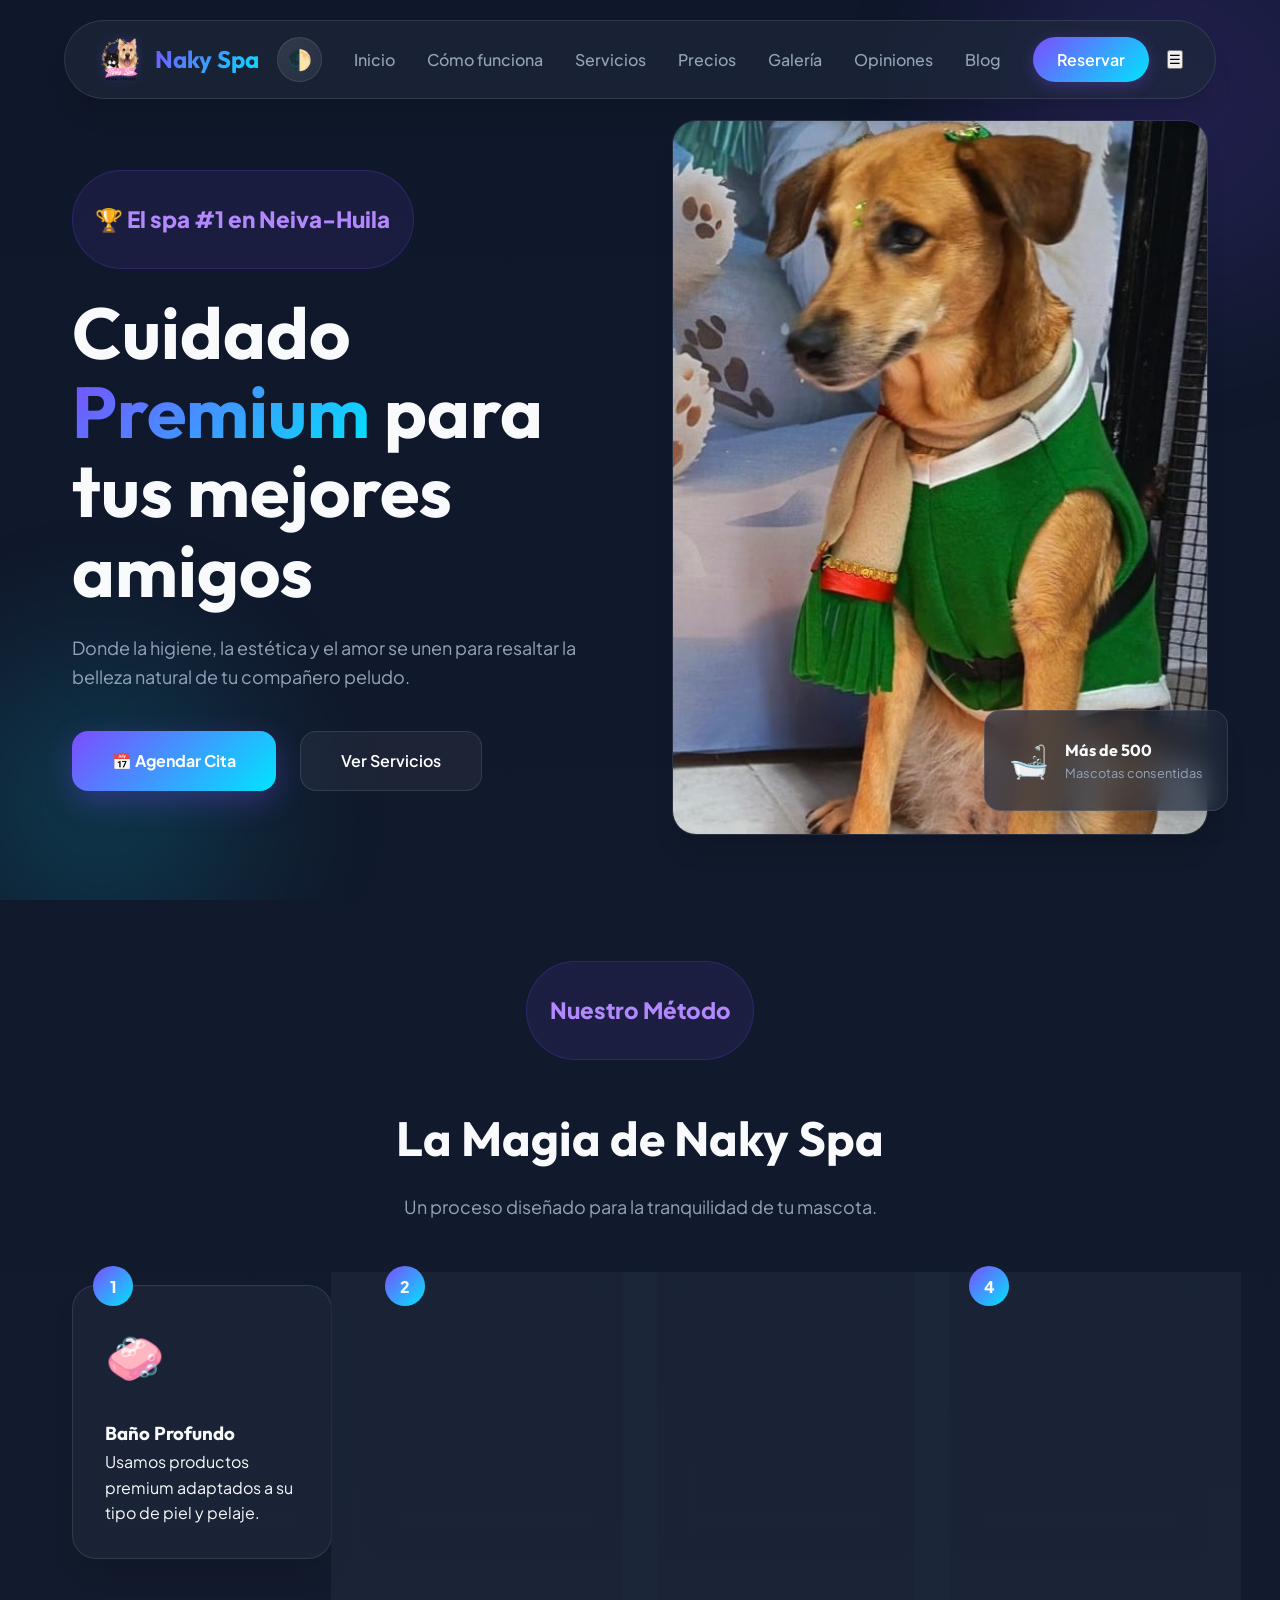
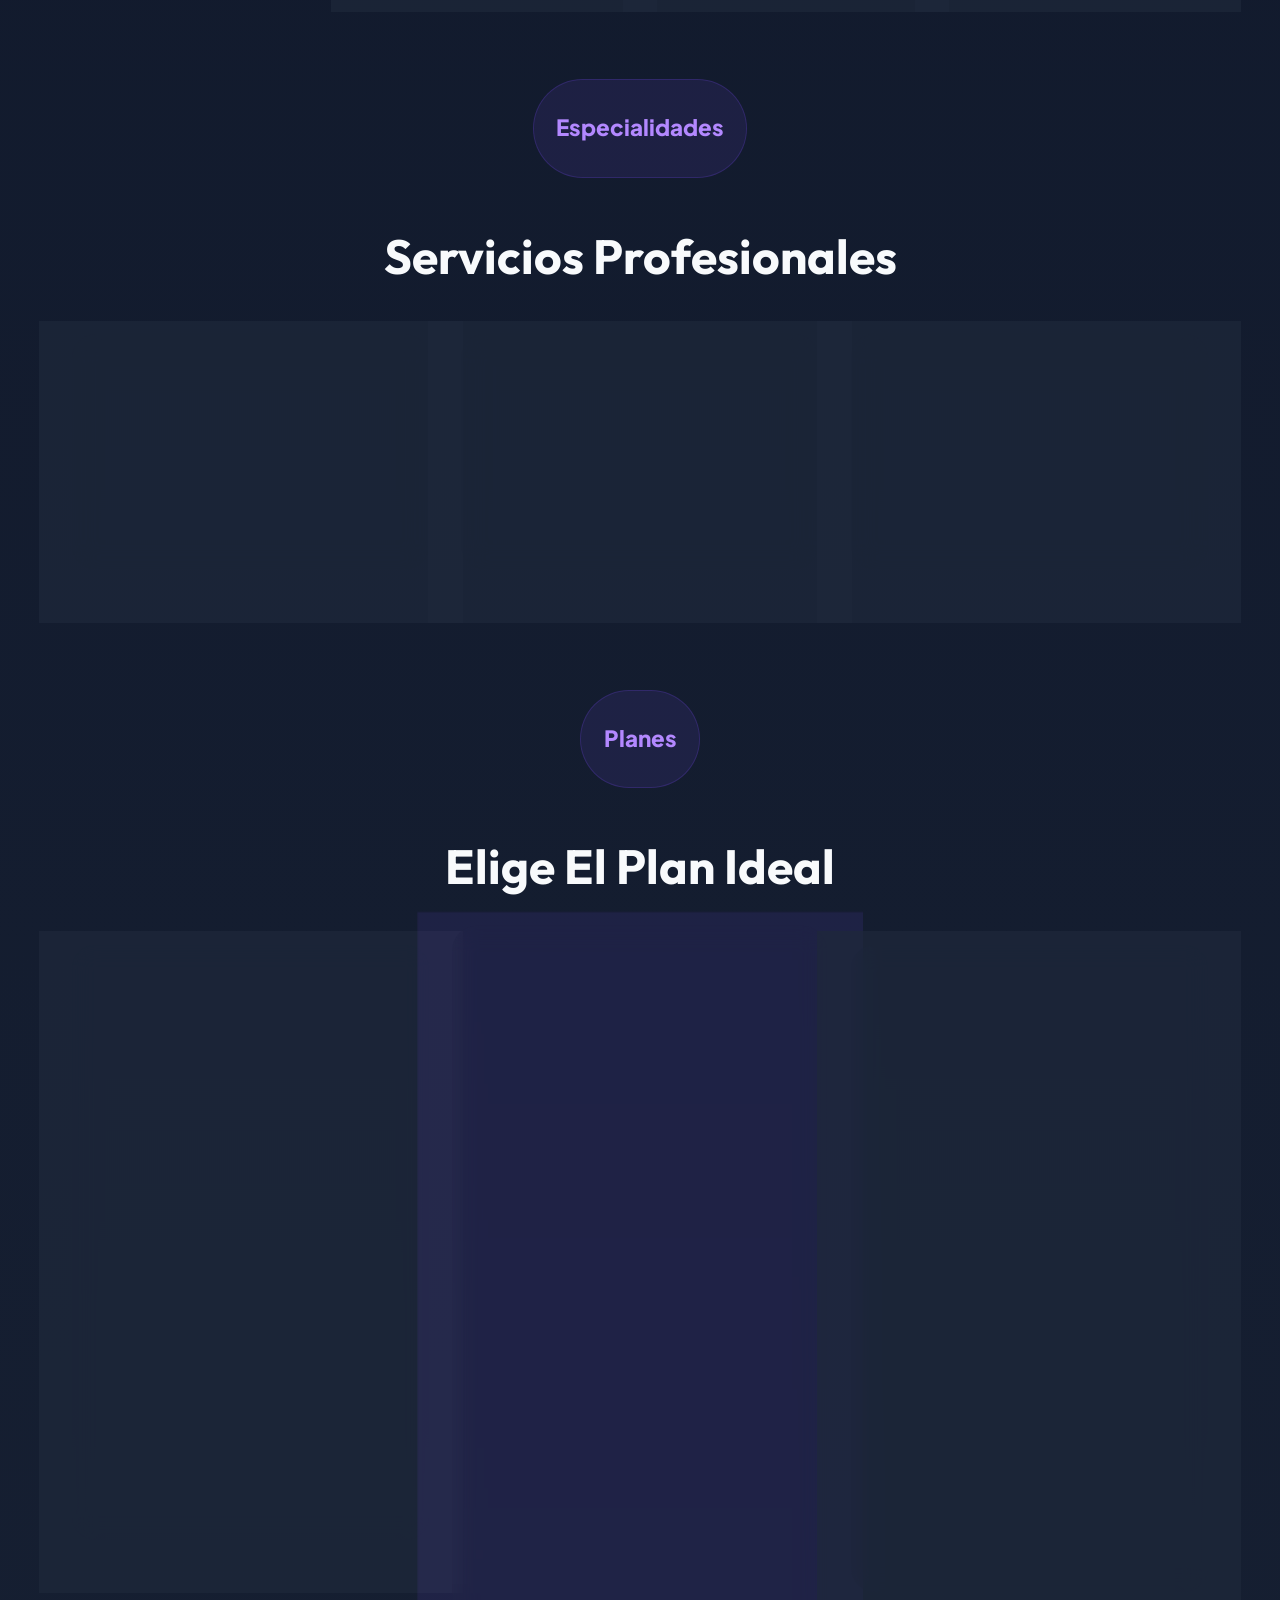
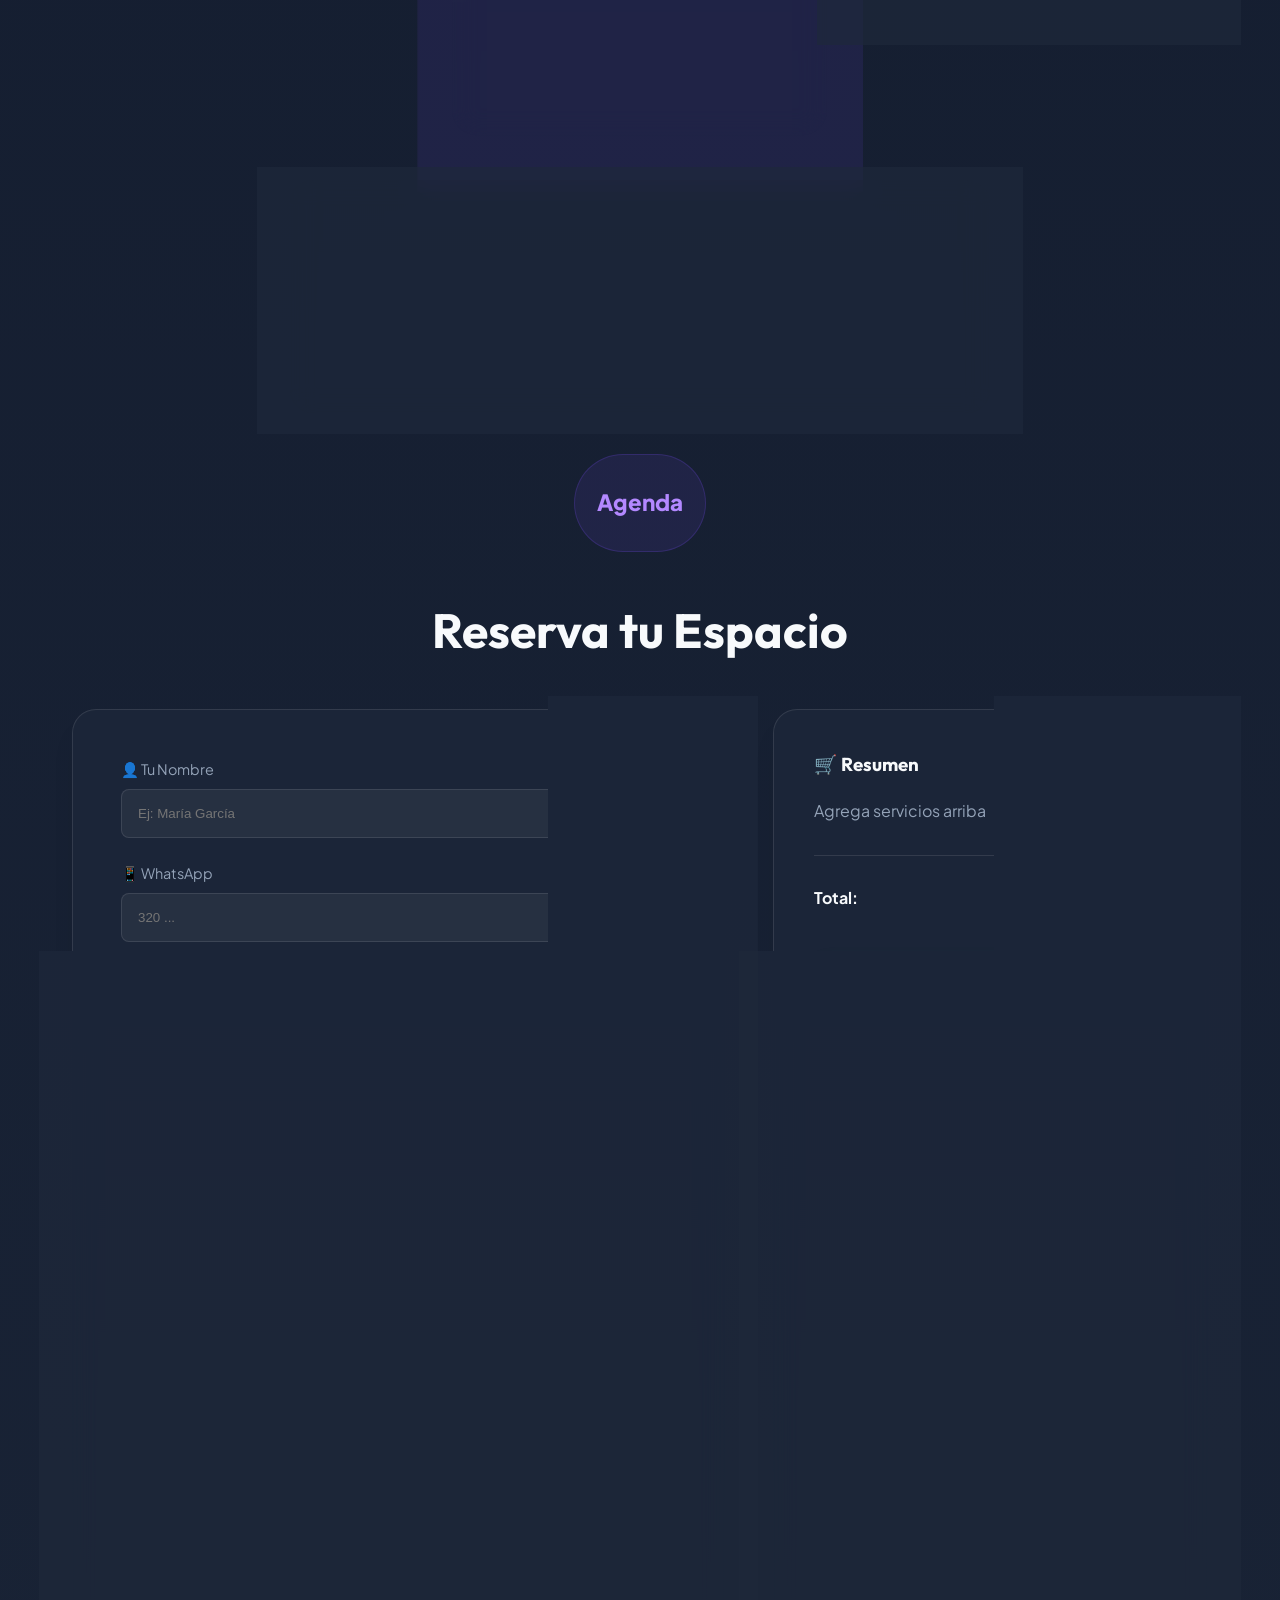
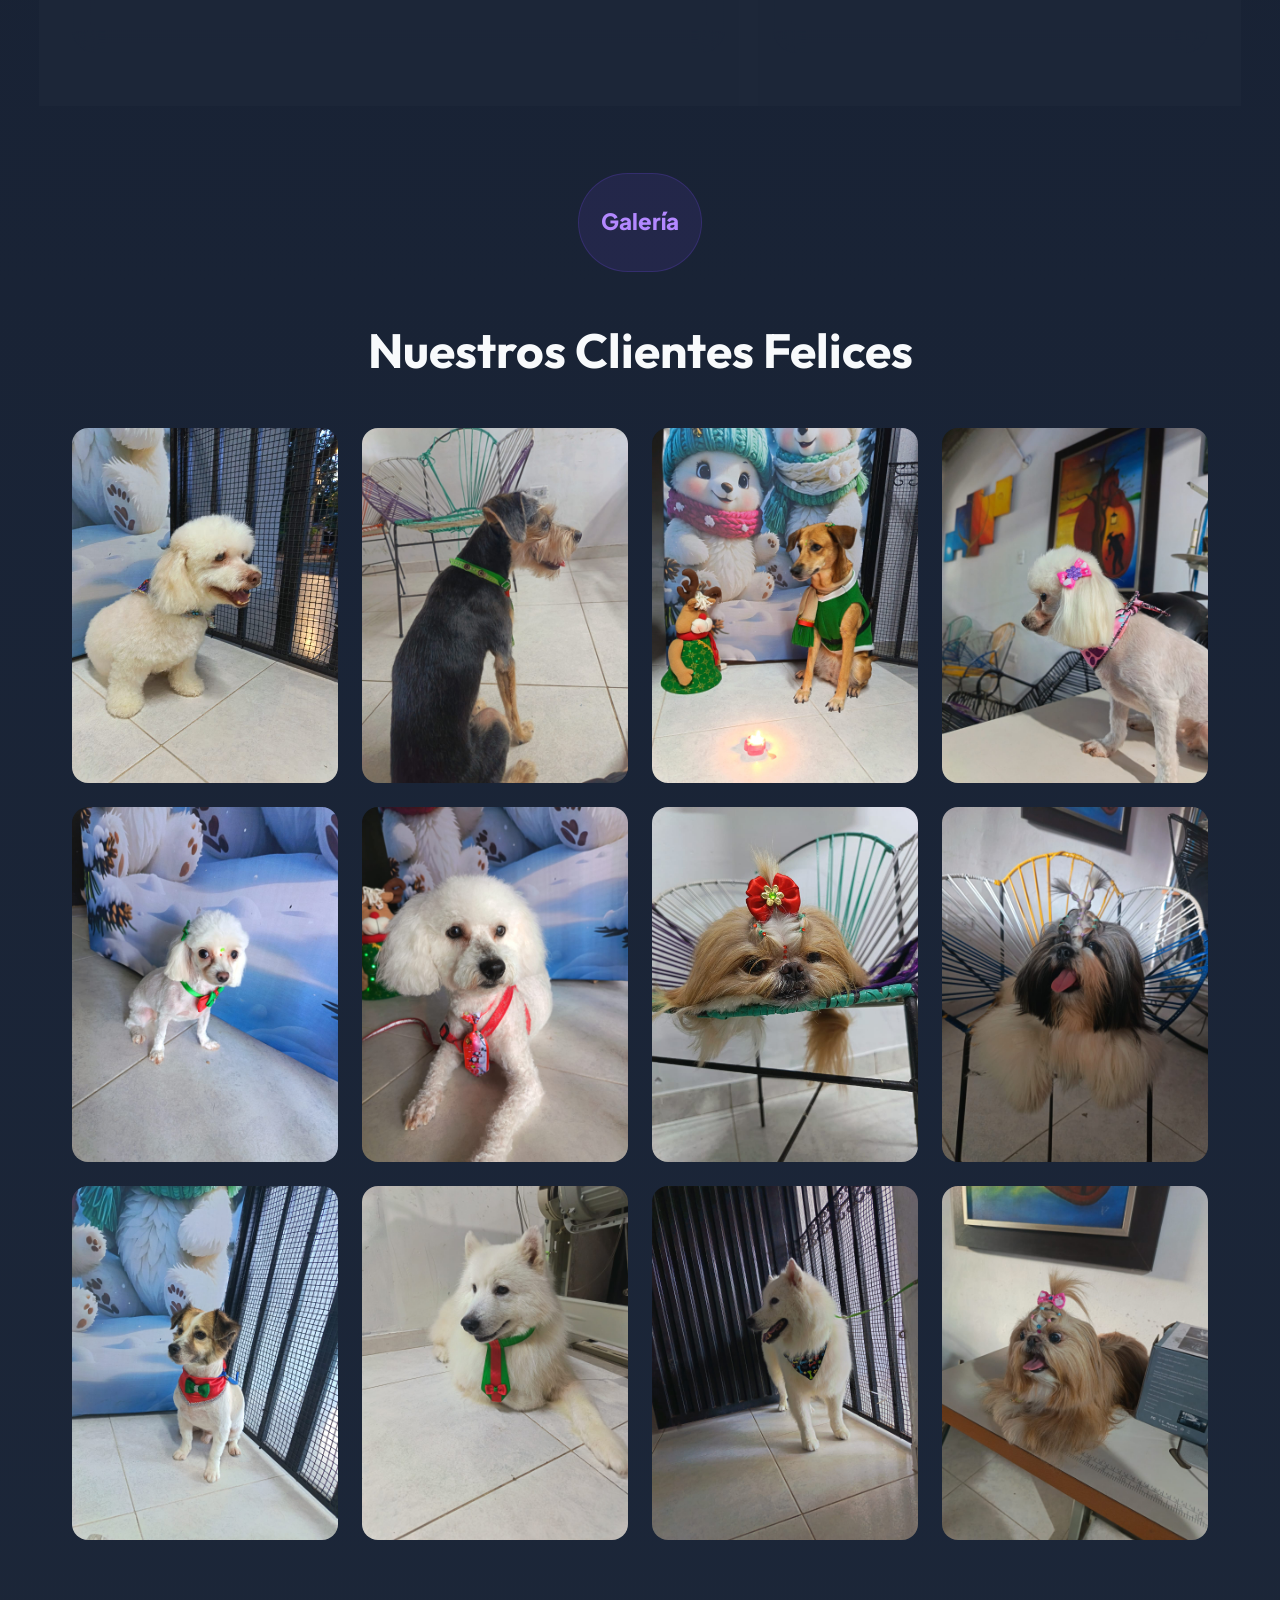
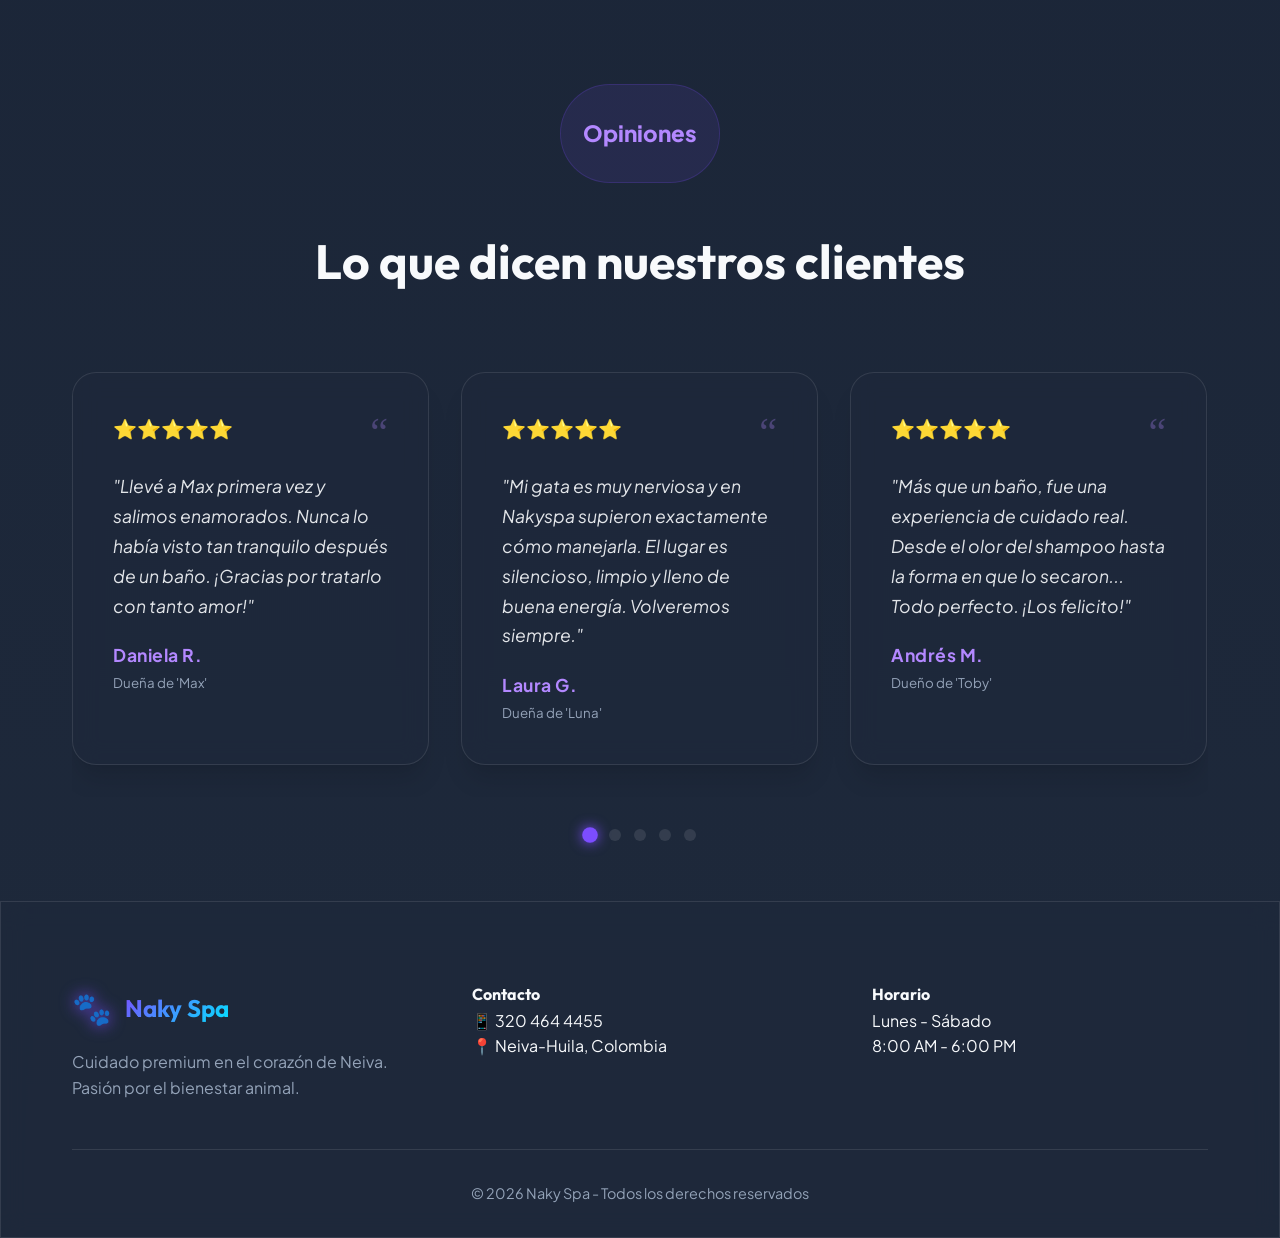
==== commit 2598ab08: "Ajuste de texto y nuevo apartado de raza" ====
--- a/index.html
+++ b/index.html
@@ -250,13 +250,20 @@
                                 <input type="time" id="horaCliente">
                             </div>
                         </div>
-                        <div class="form-group">
-                            <label>🐾 Tipo de Mascota</label>
-                            <select id="tipoMascota" onchange="actualizarTamano()">
-                                <option value="">Selecciona...</option>
-                                <option value="Perro">Perro 🐶</option>
-                                <option value="Gato">Gato 🐱</option>
-                            </select>
+                        <div class="form-fila">
+                            <div class="form-group">
+                                <label>🐾 Tipo de Mascota</label>
+                                <select id="tipoMascota" onchange="actualizarFormularioMascota()">
+                                    <option value="">Selecciona...</option>
+                                    <option value="Perro">Perro 🐶</option>
+                                    <option value="Gato">Gato 🐱</option>
+                                </select>
+                            </div>
+                            <div class="form-group">
+                                <label>🧬 Raza</label>
+                                <input type="text" id="razaMascota" list="razasDisponibles" placeholder="Ej: Poodle..." oninput="actualizarCarrito()">
+                                <datalist id="razasDisponibles"></datalist>
+                            </div>
                         </div>
                         <div class="form-fila">
                             <div class="form-group">
@@ -652,12 +659,14 @@
 
             // Actualizar detalle mascota
             const tipo = document.getElementById("tipoMascota").value;
+            const raza = document.getElementById("razaMascota").value;
             const tamano = document.getElementById("tamano").value;
             const nervioso = document.getElementById("nervioso").value;
             const resumenMascota = document.getElementById("resumen-mascota");
             
             let textoMascota = [];
             if (tipo) textoMascota.push(`Mascota: ${tipo}`);
+            if (raza) textoMascota.push(`Raza: ${raza}`);
             if (tamano) textoMascota.push(`Tamaño: ${tamano}`);
             if (nervioso) textoMascota.push(`Nervioso: ${nervioso}`);
             
@@ -670,12 +679,31 @@
             actualizarCarrito();
         }
 
-        function actualizarTamano() {
+        function actualizarFormularioMascota() {
             const mascota = document.getElementById("tipoMascota").value;
             const selectTamano = document.getElementById("tamano");
+            const datalistRazas = document.getElementById("razasDisponibles");
+            const inputRaza = document.getElementById("razaMascota");
+            
+            // Limpiar datos
+            inputRaza.value = "";
+            datalistRazas.innerHTML = "";
             selectTamano.innerHTML = '<option value="">Selecciona...</option>';
-            const opciones = mascota === "Perro" ? ["Pequeño", "Mediano", "Grande"] : ["Estándar"];
-            opciones.forEach(opt => selectTamano.innerHTML += `<option value="${opt}">${opt}</option>`);
+            
+            if (mascota === "Perro") {
+                const tamanos = ["Pequeño", "Mediano", "Grande"];
+                tamanos.forEach(opt => selectTamano.innerHTML += `<option value="${opt}">${opt}</option>`);
+                
+                const razasPerro = ["Poodle", "Bulldog", "Golden Retriever", "Pug", "Husky", "Labrador", "Beagle", "Chihuahua", "Shih Tzu", "Pomerania", "Schnauzer", "Yorkshire", "Mestizo / Criollo"];
+                razasPerro.forEach(raza => datalistRazas.innerHTML += `<option value="${raza}">`);
+            } else if (mascota === "Gato") {
+                const tamanos = ["Estándar"];
+                tamanos.forEach(opt => selectTamano.innerHTML += `<option value="${opt}">${opt}</option>`);
+                
+                const razasGato = ["Persa", "Siamés", "Maine Coon", "Angora", "Esfinge", "Bengala", "Azul Ruso", "Mestizo / Criollo"];
+                razasGato.forEach(raza => datalistRazas.innerHTML += `<option value="${raza}">`);
+            }
+            
             actualizarCarrito();
         }
 
@@ -687,6 +715,7 @@
             const hora = document.getElementById("horaCliente").value;
             
             const tipo = document.getElementById("tipoMascota").value;
+            const raza = document.getElementById("razaMascota").value;
             const tamano = document.getElementById("tamano").value;
             const nervioso = document.getElementById("nervioso").value;
 
@@ -700,6 +729,7 @@
             msg += `⏰ Hora: ${hora}\n\n`;
             msg += `🐕 *Datos de la Mascota*\n`;
             msg += `- Tipo: ${tipo}\n`;
+            msg += `- Raza: ${raza || 'No especificada'}\n`;
             msg += `- Tamaño: ${tamano}\n`;
             msg += `- ¿Nervioso?: ${nervioso}\n\n`;
             msg += `🛁 *Servicios solicitados*\n`;
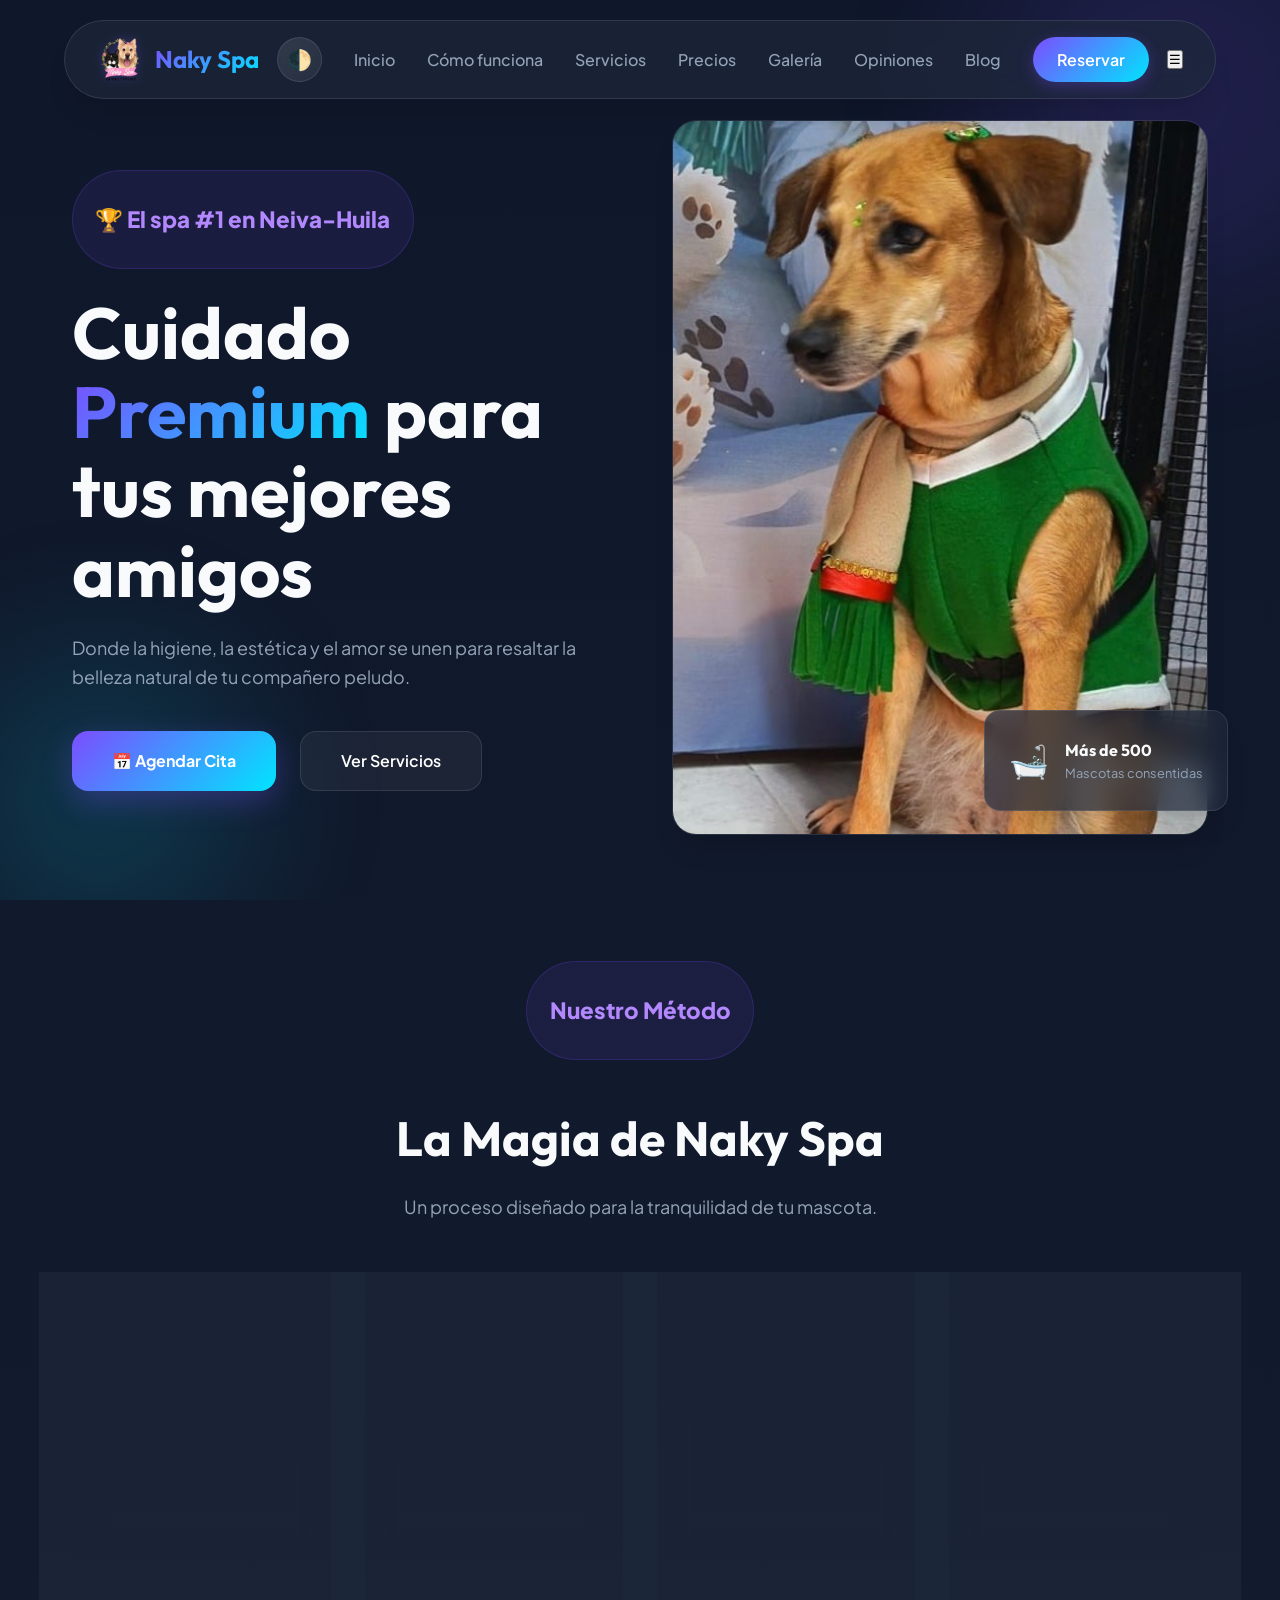
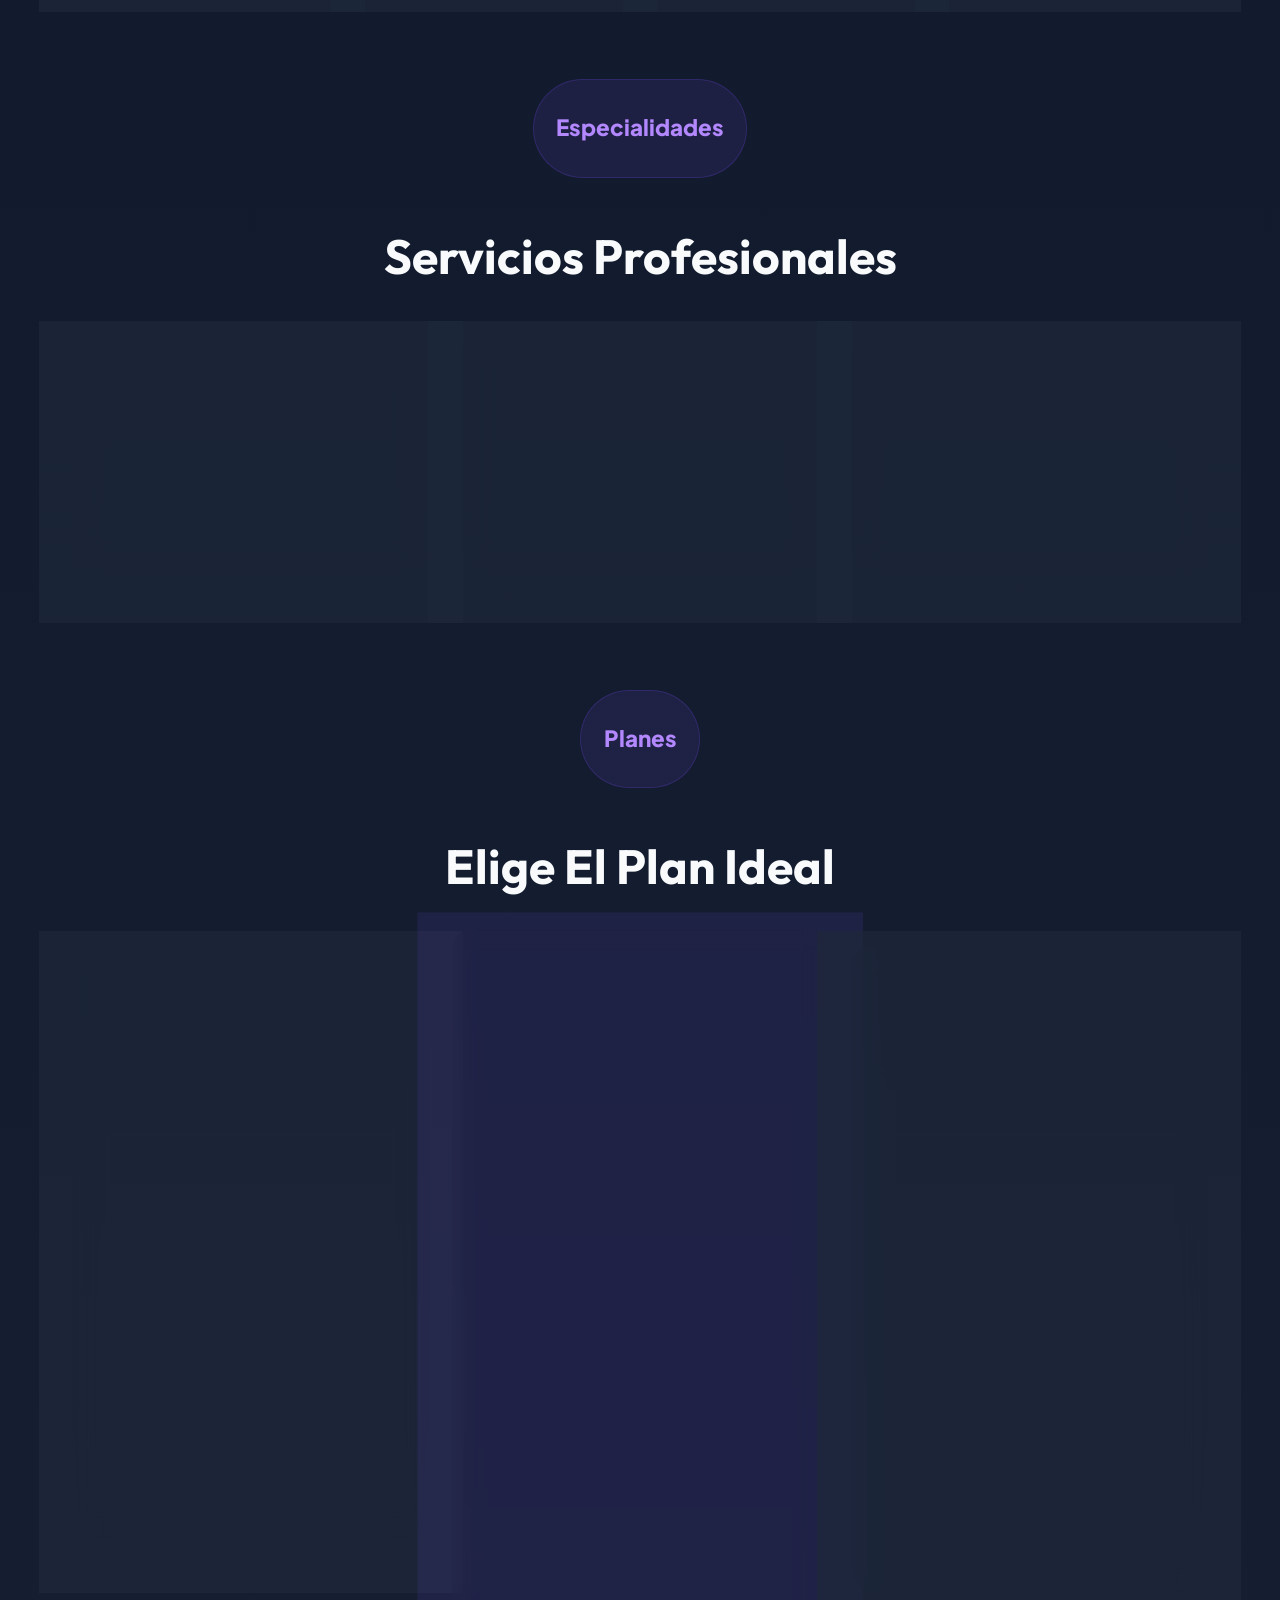
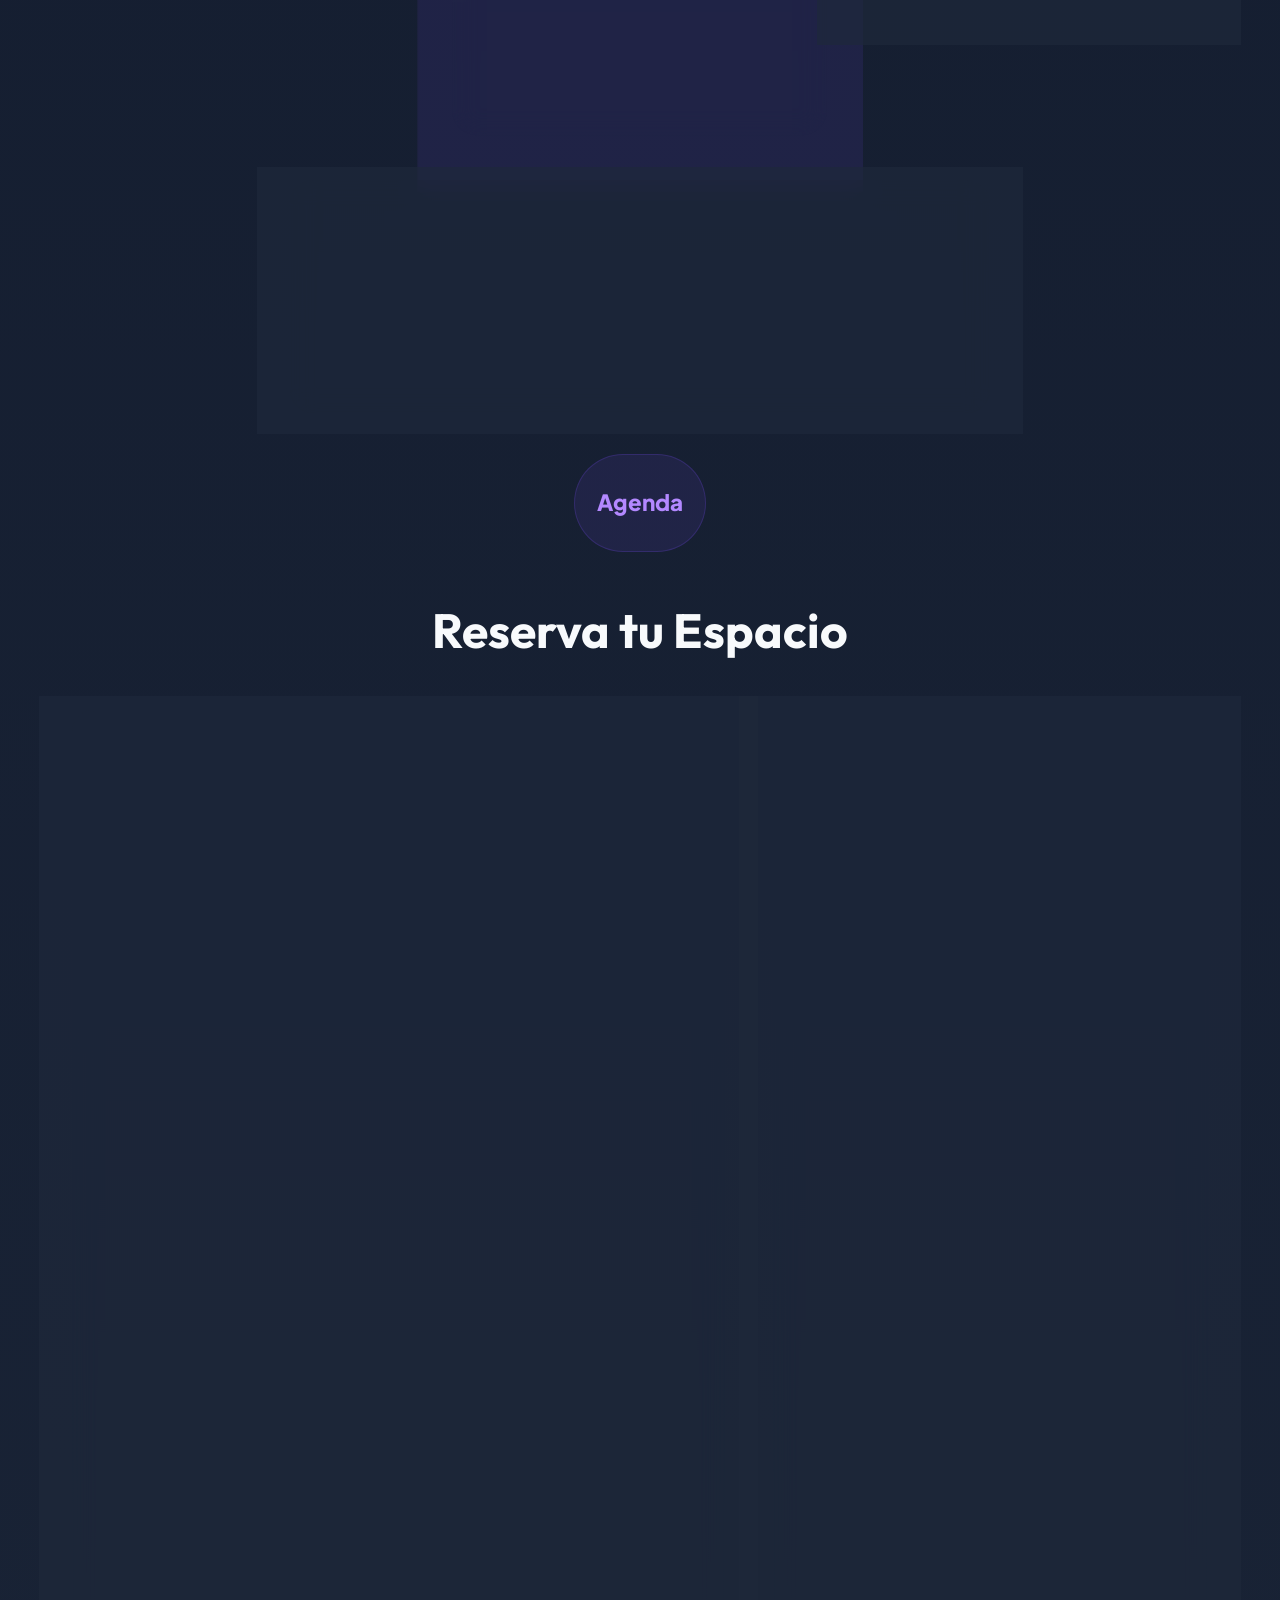
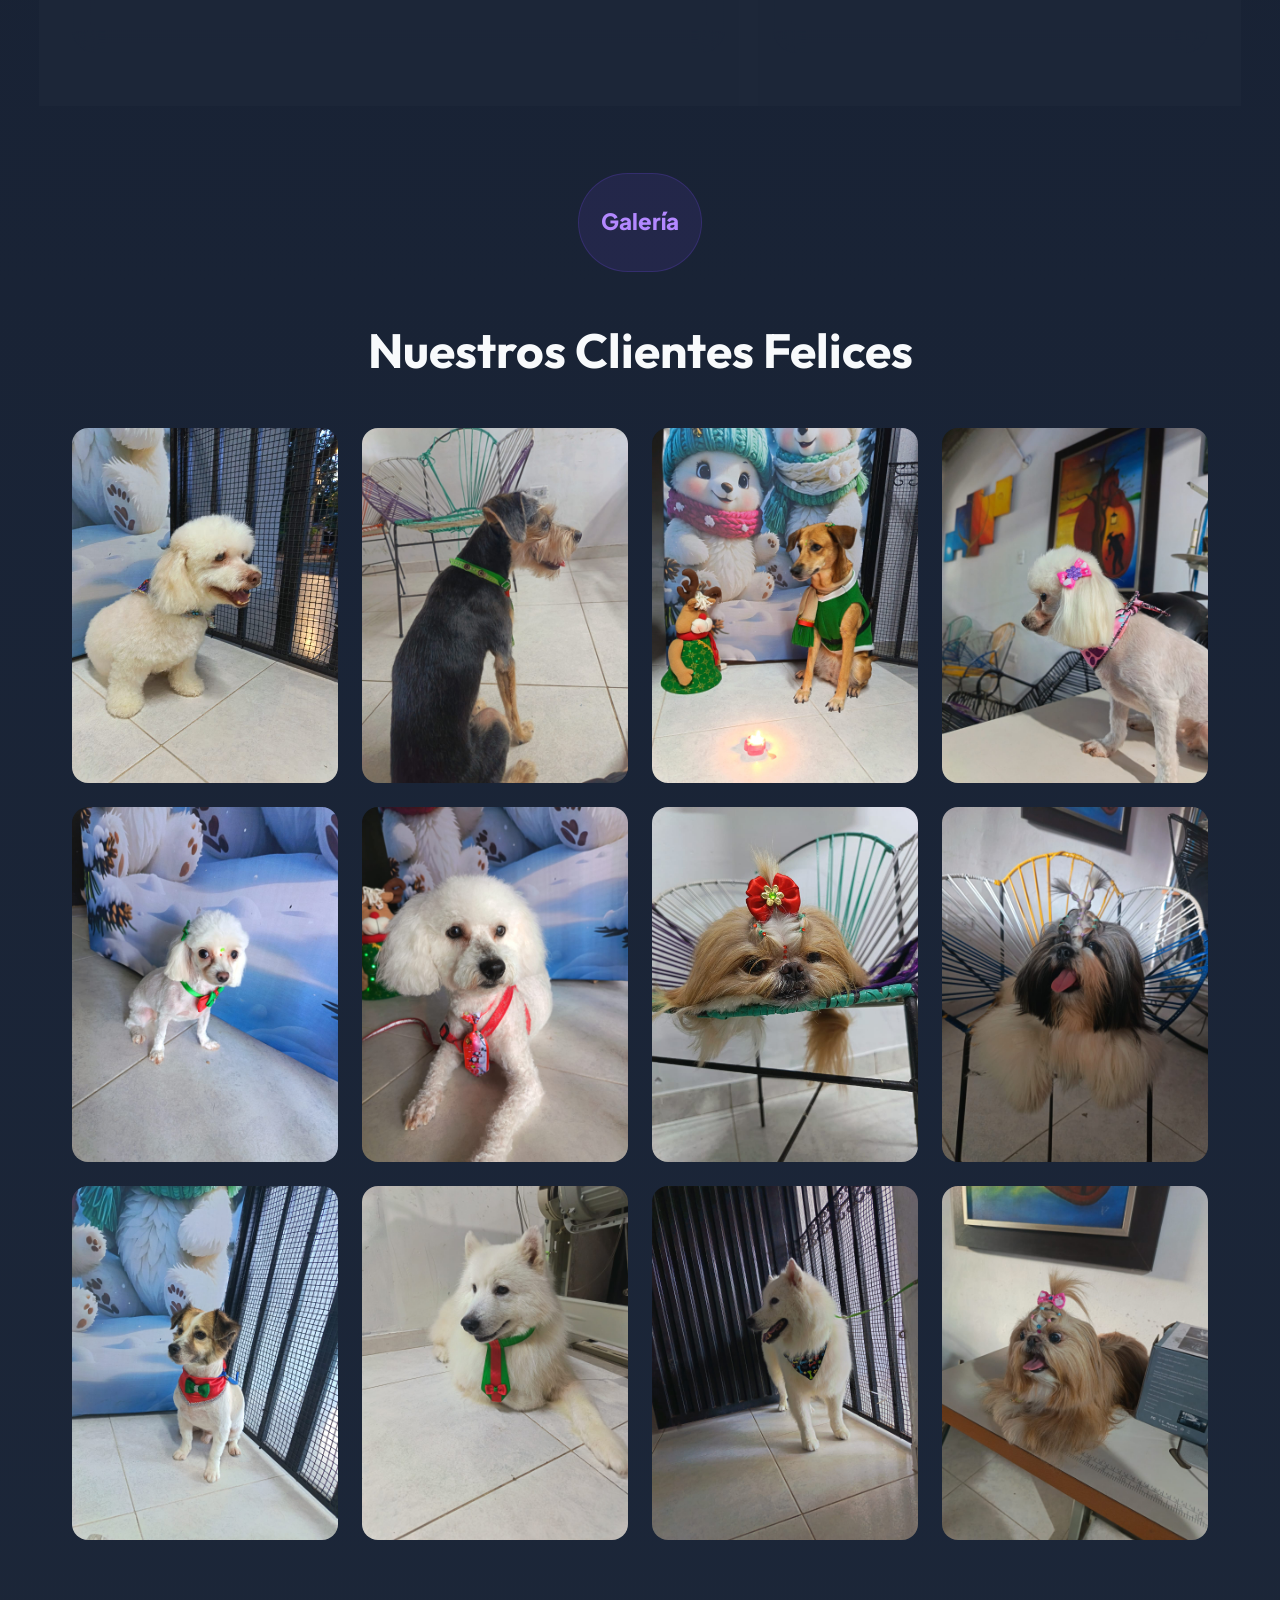
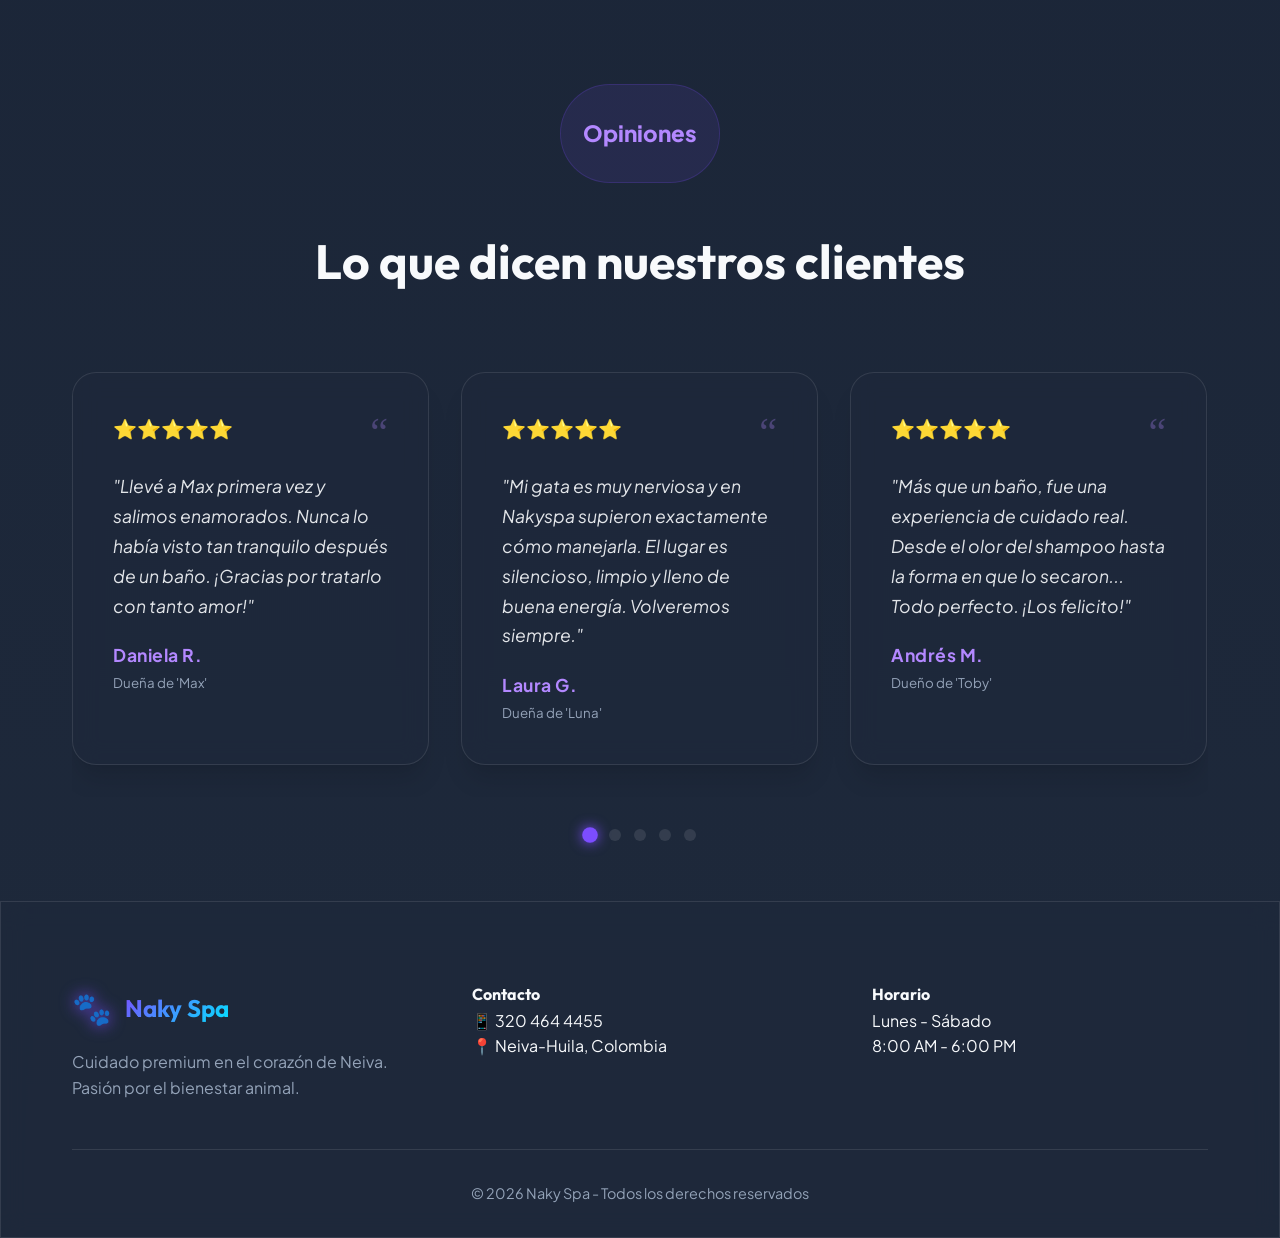
==== commit a81d7cf7: "Ajuste de del boton de raza" ====
--- a/index.html
+++ b/index.html
@@ -261,8 +261,10 @@
                             </div>
                             <div class="form-group">
                                 <label>🧬 Raza</label>
-                                <input type="text" id="razaMascota" list="razasDisponibles" placeholder="Ej: Poodle..." oninput="actualizarCarrito()">
-                                <datalist id="razasDisponibles"></datalist>
+                                <div class="autocomplete-wrapper">
+                                    <input type="text" id="razaMascota" placeholder="Ej: Poodle..." oninput="filtrarRazas()" onfocus="mostrarRazas()">
+                                    <div id="razasDisponibles" class="autocomplete-list"></div>
+                                </div>
                             </div>
                         </div>
                         <div class="form-fila">
@@ -679,33 +681,73 @@
             actualizarCarrito();
         }
 
+        let razasActuales = [];
+
         function actualizarFormularioMascota() {
             const mascota = document.getElementById("tipoMascota").value;
             const selectTamano = document.getElementById("tamano");
-            const datalistRazas = document.getElementById("razasDisponibles");
+            const divRazas = document.getElementById("razasDisponibles");
             const inputRaza = document.getElementById("razaMascota");
             
             // Limpiar datos
             inputRaza.value = "";
-            datalistRazas.innerHTML = "";
+            divRazas.innerHTML = "";
+            divRazas.style.display = "none";
             selectTamano.innerHTML = '<option value="">Selecciona...</option>';
+            razasActuales = [];
             
             if (mascota === "Perro") {
                 const tamanos = ["Pequeño", "Mediano", "Grande"];
                 tamanos.forEach(opt => selectTamano.innerHTML += `<option value="${opt}">${opt}</option>`);
-                
-                const razasPerro = ["Poodle", "Bulldog", "Golden Retriever", "Pug", "Husky", "Labrador", "Beagle", "Chihuahua", "Shih Tzu", "Pomerania", "Schnauzer", "Yorkshire", "Mestizo / Criollo"];
-                razasPerro.forEach(raza => datalistRazas.innerHTML += `<option value="${raza}">`);
+                razasActuales = ["Poodle", "Bulldog", "Golden Retriever", "Pug", "Husky", "Labrador", "Beagle", "Chihuahua", "Shih Tzu", "Pomerania", "Schnauzer", "Yorkshire", "Mestizo / Criollo"];
             } else if (mascota === "Gato") {
                 const tamanos = ["Estándar"];
                 tamanos.forEach(opt => selectTamano.innerHTML += `<option value="${opt}">${opt}</option>`);
-                
-                const razasGato = ["Persa", "Siamés", "Maine Coon", "Angora", "Esfinge", "Bengala", "Azul Ruso", "Mestizo / Criollo"];
-                razasGato.forEach(raza => datalistRazas.innerHTML += `<option value="${raza}">`);
+                razasActuales = ["Persa", "Siamés", "Maine Coon", "Angora", "Esfinge", "Bengala", "Azul Ruso", "Mestizo / Criollo"];
             }
             
             actualizarCarrito();
         }
+
+        function mostrarRazas() {
+            if (razasActuales.length === 0) return;
+            filtrarRazas();
+        }
+
+        function filtrarRazas() {
+            const val = document.getElementById("razaMascota").value.toLowerCase();
+            const divRazas = document.getElementById("razasDisponibles");
+            
+            divRazas.innerHTML = "";
+            let coincidencias = razasActuales.filter(r => r.toLowerCase().includes(val));
+            
+            if (coincidencias.length > 0) {
+                coincidencias.forEach(raza => {
+                    const item = document.createElement("div");
+                    item.className = "autocomplete-item";
+                    item.innerText = raza;
+                    item.onclick = function() {
+                        document.getElementById("razaMascota").value = raza;
+                        divRazas.style.display = "none";
+                        actualizarCarrito();
+                    };
+                    divRazas.appendChild(item);
+                });
+                divRazas.style.display = "block";
+            } else {
+                divRazas.style.display = "none";
+            }
+            
+            actualizarCarrito();
+        }
+
+        // Ocultar desplegable al hacer clic fuera
+        document.addEventListener("click", function(e) {
+            if (!e.target.closest('.autocomplete-wrapper')) {
+                const divRazas = document.getElementById("razasDisponibles");
+                if (divRazas) divRazas.style.display = "none";
+            }
+        });
 
         function enviarWhatsApp() {
             if (carrito.length === 0) return alert("Agrega servicios primero");
--- a/estilos.css
+++ b/estilos.css
@@ -639,8 +639,43 @@
     background: rgba(255, 255, 255, 0.05);
     border: 1px solid var(--glass-border);
     border-radius: var(--radius-sm);
-    color: var(--white);
-    outline: none;
+    color: var(--text-main);
+}
+
+/* Autocomplete personalizado */
+.autocomplete-wrapper {
+    position: relative;
+    width: 100%;
+}
+
+.autocomplete-list {
+    position: absolute;
+    top: 100%;
+    left: 0;
+    right: 0;
+    background: var(--bg-dark);
+    border: 1px solid var(--glass-border);
+    border-radius: var(--radius-sm);
+    max-height: 200px;
+    overflow-y: auto;
+    z-index: 100;
+    display: none;
+    box-shadow: 0 10px 25px rgba(0,0,0,0.5);
+    backdrop-filter: blur(10px);
+}
+
+body.light-mode .autocomplete-list {
+    background: rgba(248, 250, 252, 0.95);
+}
+
+.autocomplete-item {
+    padding: 0.8rem 1rem;
+    cursor: pointer;
+    transition: var(--transition);
+}
+
+.autocomplete-item:hover {
+    background: rgba(124, 77, 255, 0.2);
 }
 
 .form-group input:focus {
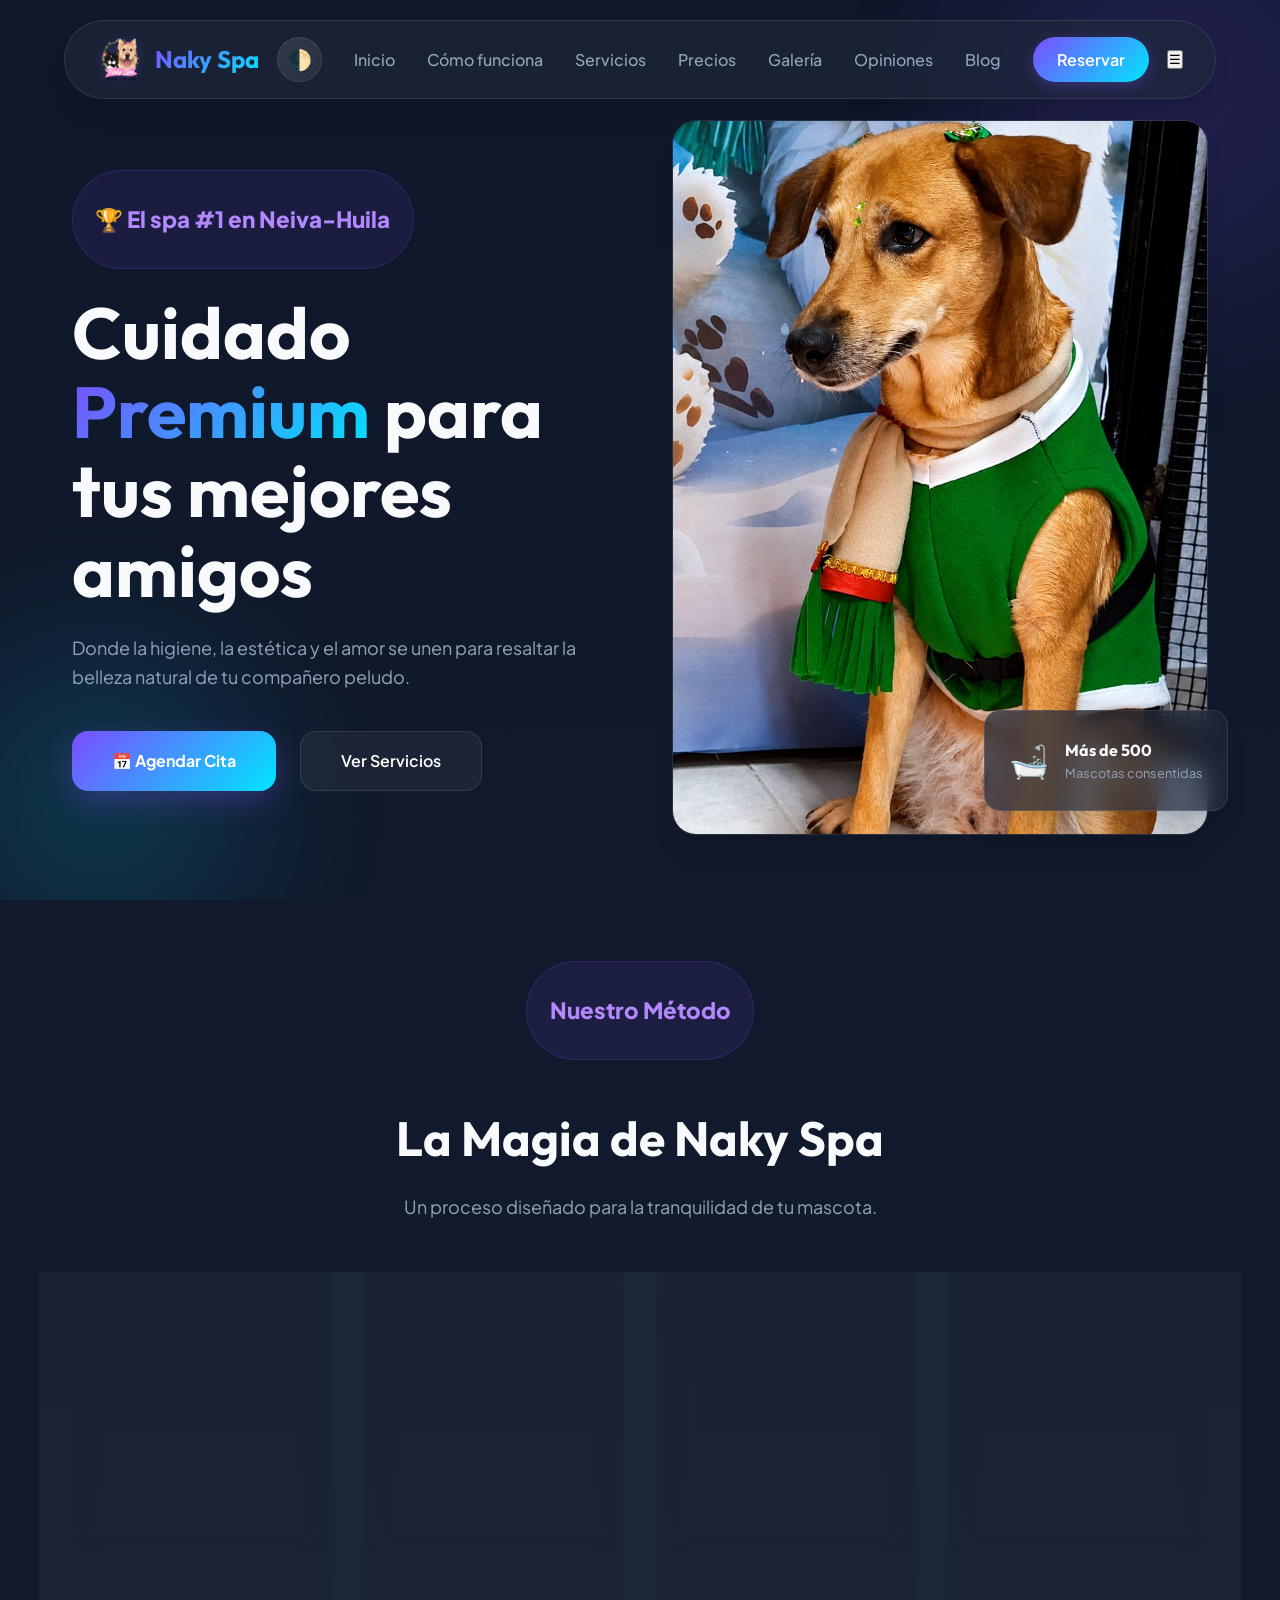
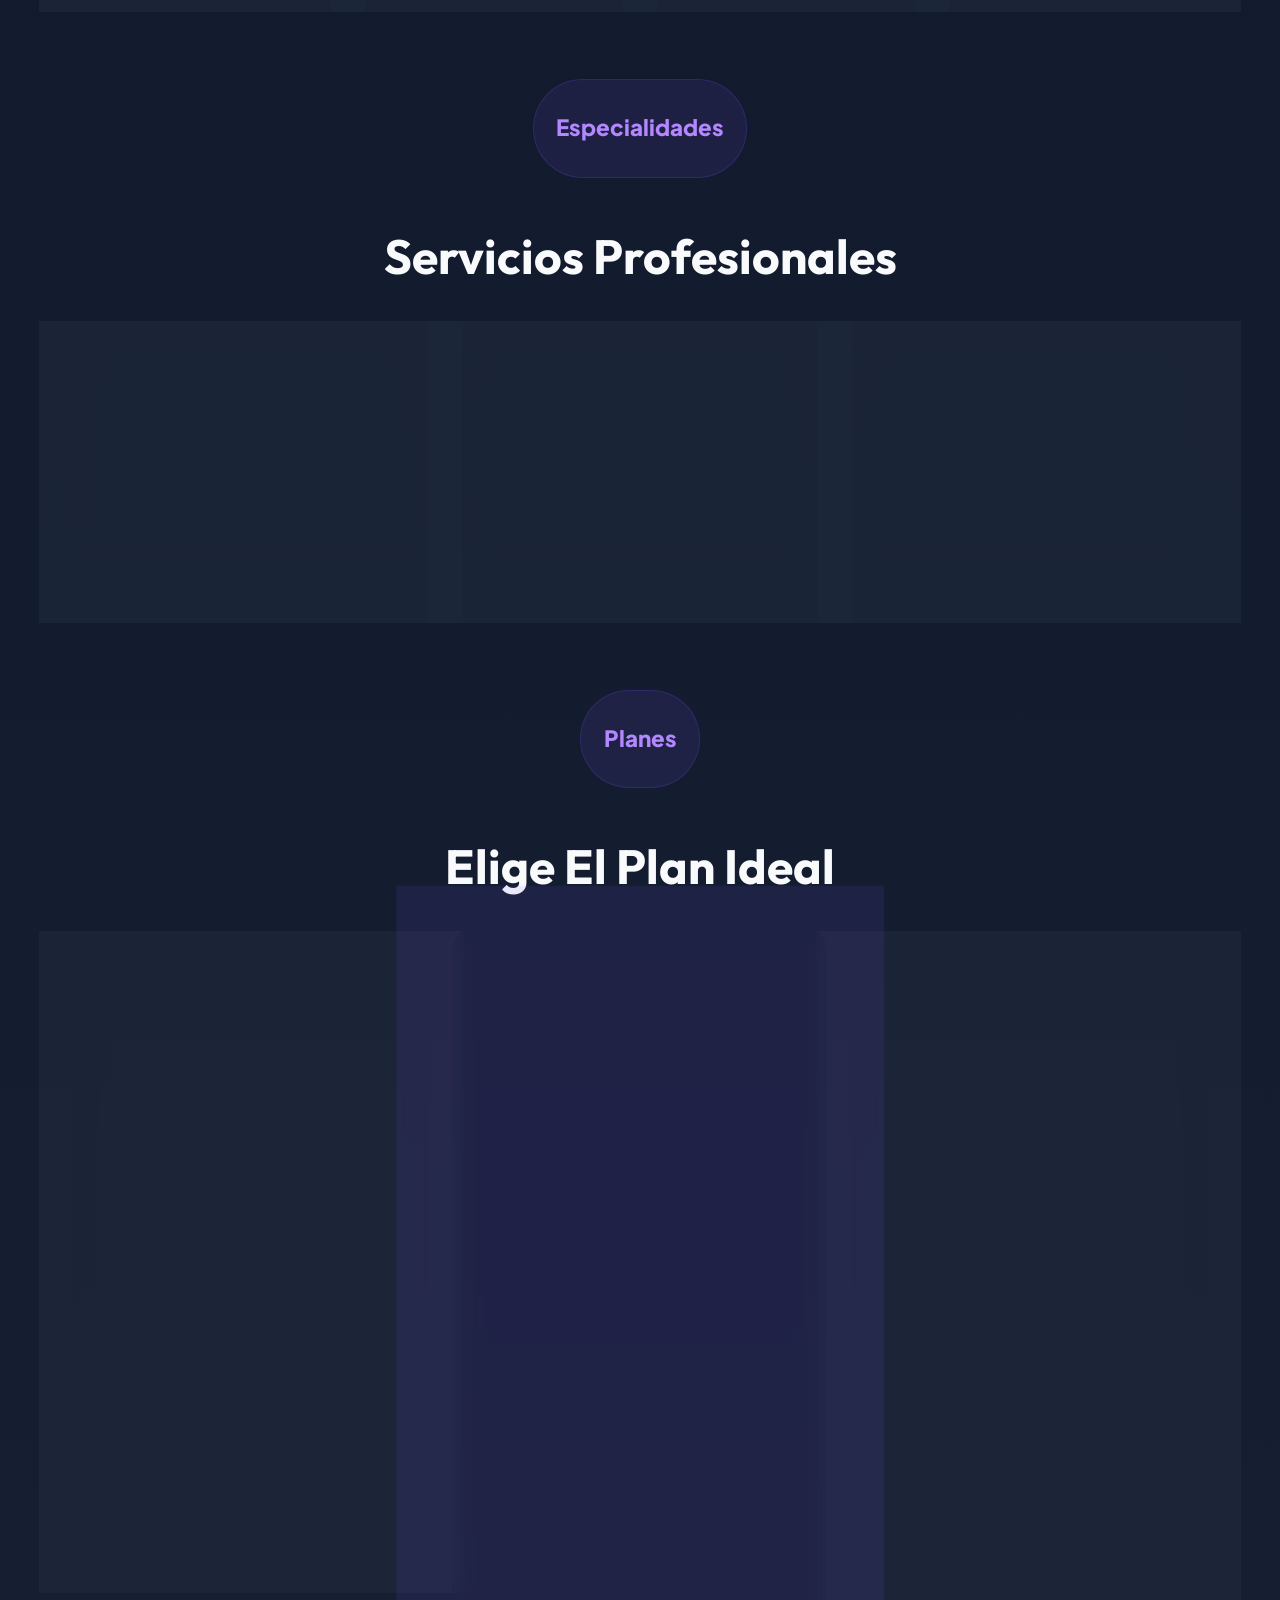
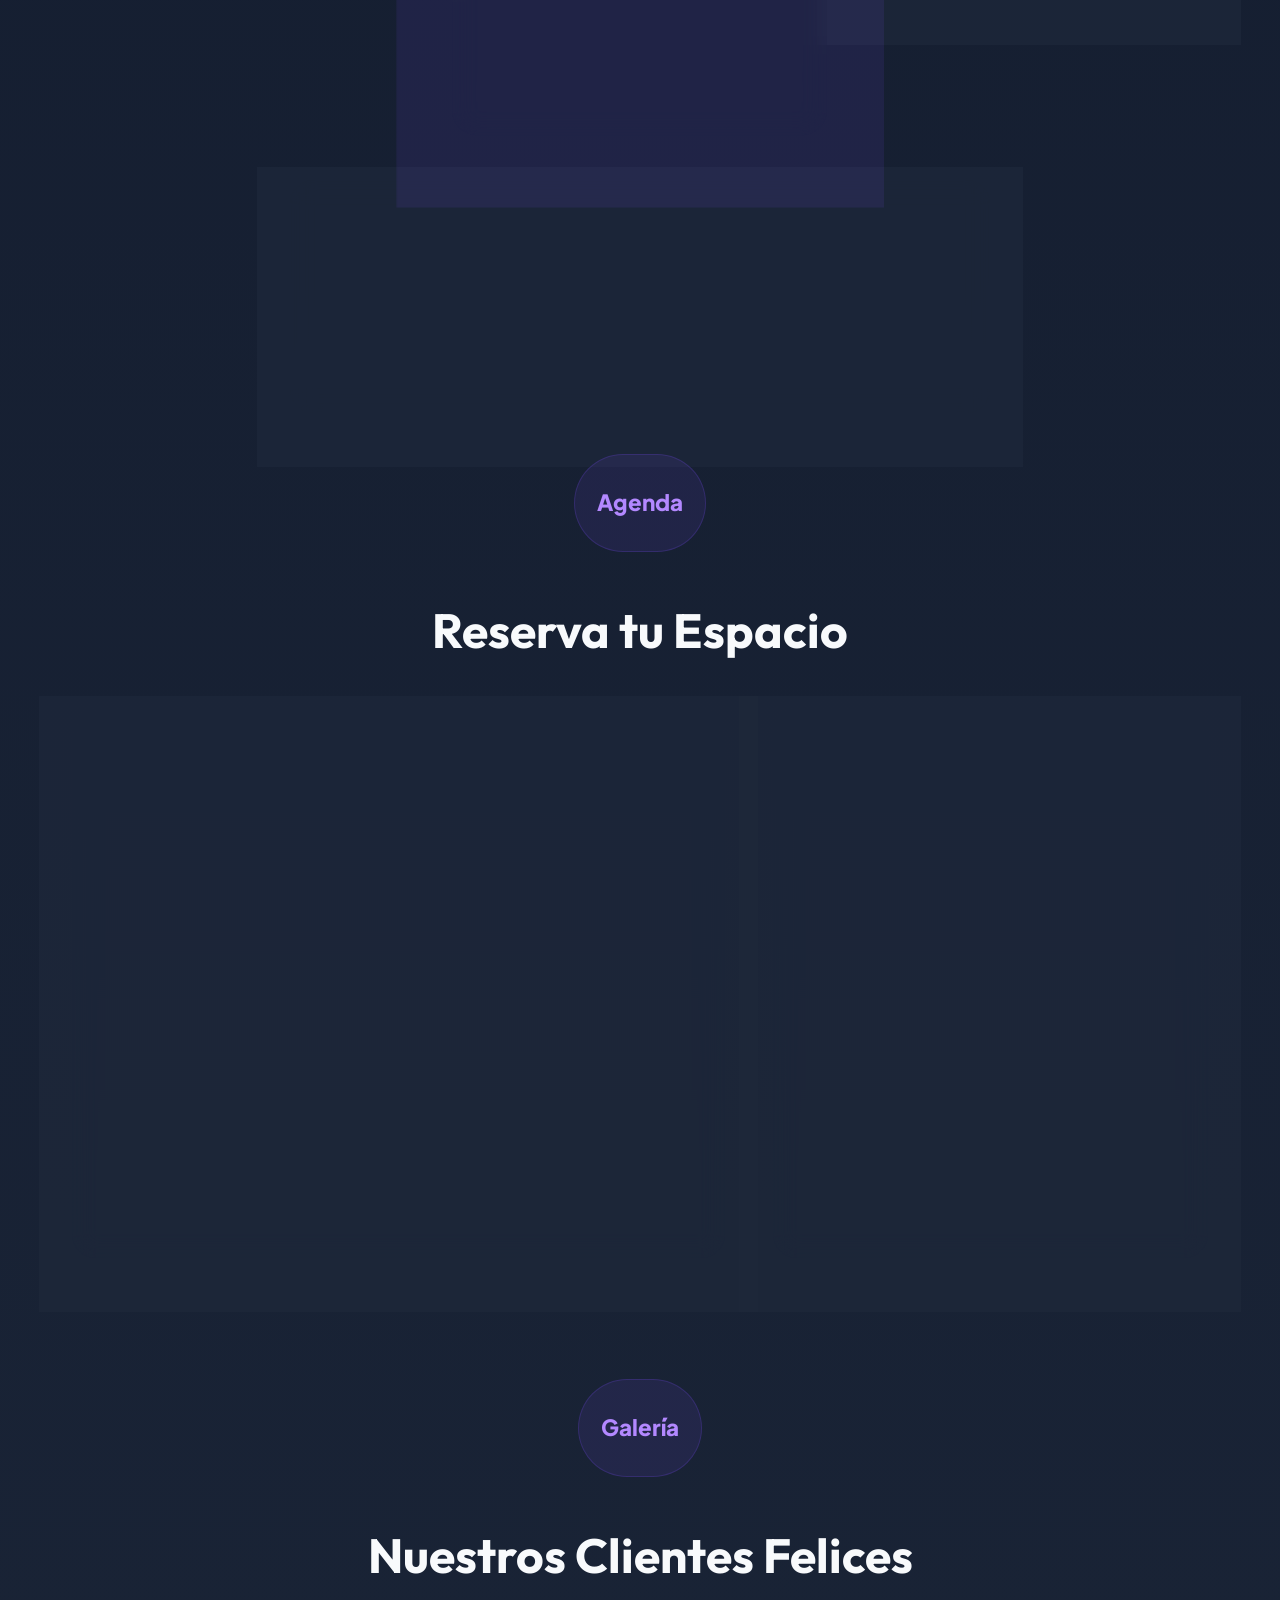
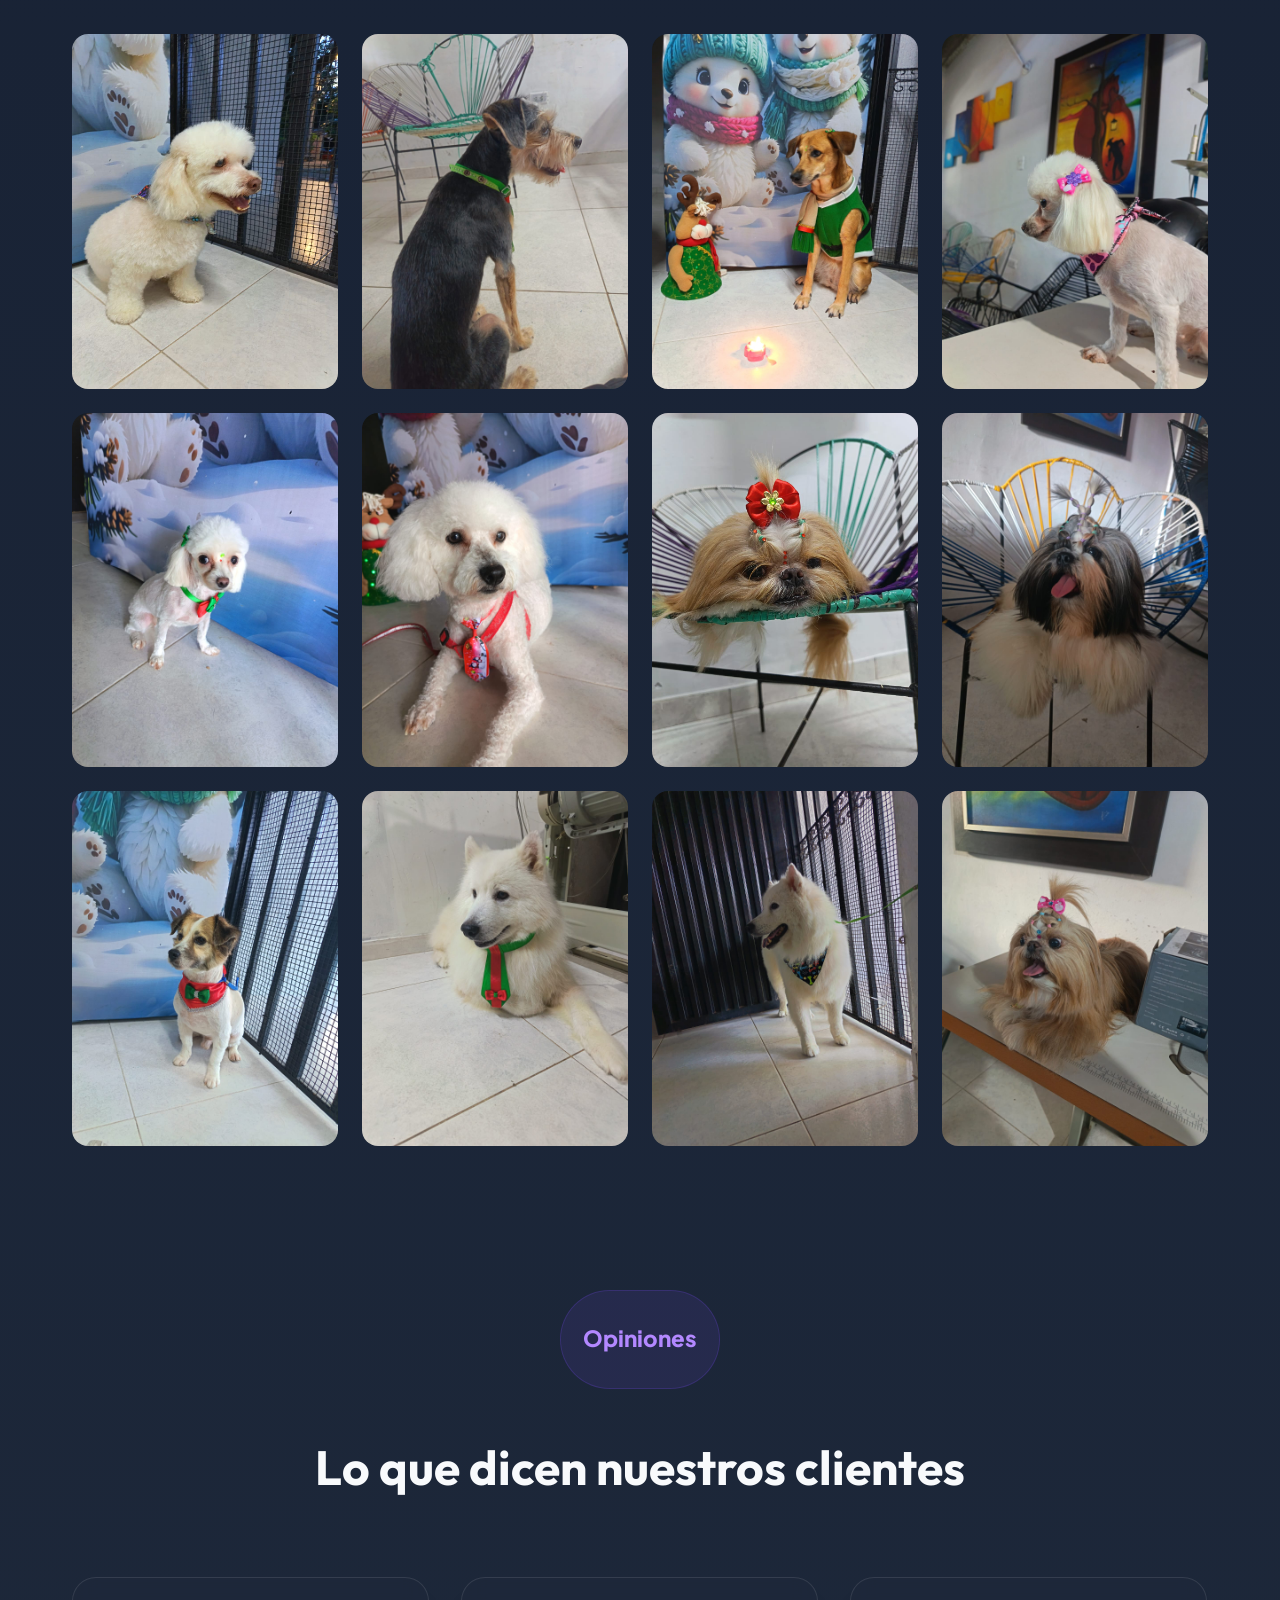
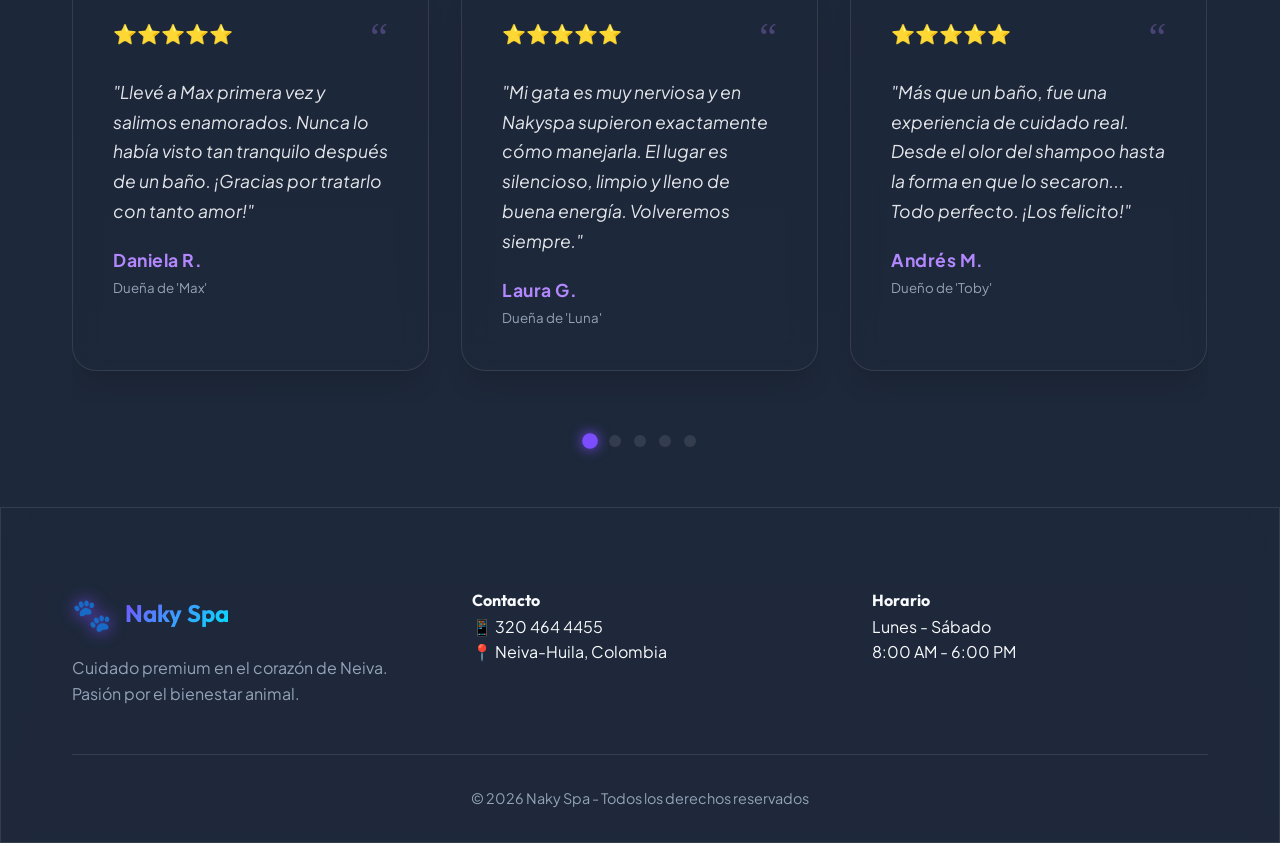
==== commit 42d51577: "Ajuste de diseño de foto incial, de asjuste de elige un plan y reserva tu espacio" ====
--- a/index.html
+++ b/index.html
@@ -61,7 +61,8 @@
                         </div>
                     </div>
                     <div class="hero-image-container" data-aos="fade-left">
-                        <img src="imagenes/perro5.jpeg" alt="Mascota feliz" class="hero-img-main">
+                        <img src="imagenes/perro5.jpg" alt="Mascota feliz" class="hero-img-main">
+                        <!-- Tarjeta Flotante 1: Info -->
                         <div class="hero-floating-card glass">
                             <span style="font-size: 2rem;">🛁</span>
                             <div>
@@ -158,7 +159,7 @@
                             <li>✓ Secado profesional</li>
                             <li>✓ Accesorios o pañoleta</li>
                         </ul>
-                        <button onclick="agregarCarrito('Baño Básico', 40000)" class="btn-outline"
+                        <button onclick="agregarCarrito('Baño Básico', 40000, this)" class="btn-outline"
                             style="width: 100%">Elegir</button>
                     </div>
                     <div class="price-card glass featured">
@@ -174,7 +175,7 @@
                             <li>✓ Cepillado de dientes</li>
                             <li>✓ Accesorios</li>
                         </ul>
-                        <button onclick="agregarCarrito('Baño y Corte', 45000)" class="btn-main"
+                        <button onclick="agregarCarrito('Baño y Corte', 45000, this)" class="btn-main"
                             style="width: 100%">Elegir</button>
                     </div>
                     <div class="price-card glass glass-hover">
@@ -188,7 +189,7 @@
                             <li>✓ Cepillado de dientes</li>
                             <li>✓ Accesorios</li>
                         </ul>
-                        <button onclick="agregarCarrito('Baño Medicado', 45000)" class="btn-outline"
+                        <button onclick="agregarCarrito('Baño Medicado', 45000, this)" class="btn-outline"
                             style="width: 100%">Elegir</button>
                     </div>
                 </div>
@@ -253,16 +254,29 @@
                         <div class="form-fila">
                             <div class="form-group">
                                 <label>🐾 Tipo de Mascota</label>
-                                <select id="tipoMascota" onchange="actualizarFormularioMascota()">
-                                    <option value="">Selecciona...</option>
-                                    <option value="Perro">Perro 🐶</option>
-                                    <option value="Gato">Gato 🐱</option>
-                                </select>
+                                <div class="custom-select-wrapper" id="wrapper-tipoMascota">
+                                    <div class="select-trigger" onclick="toggleCustomSelect('tipoMascota')">
+                                        Selecciona...</div>
+                                    <div class="select-options" id="options-tipoMascota">
+                                        <div class="select-option"
+                                            onclick="selectCustomOption('tipoMascota', 'Perro', 'Perro 🐶', this)">Perro 🐶
+                                        </div>
+                                        <div class="select-option"
+                                            onclick="selectCustomOption('tipoMascota', 'Gato', 'Gato 🐱', this)">Gato 🐱</div>
+                                    </div>
+                                    <select id="tipoMascota" onchange="actualizarFormularioMascota()"
+                                        style="display:none">
+                                        <option value="">Selecciona...</option>
+                                        <option value="Perro">Perro</option>
+                                        <option value="Gato">Gato</option>
+                                    </select>
+                                </div>
                             </div>
                             <div class="form-group">
                                 <label>🧬 Raza</label>
                                 <div class="autocomplete-wrapper">
-                                    <input type="text" id="razaMascota" placeholder="Ej: Poodle..." oninput="filtrarRazas()" onfocus="mostrarRazas()">
+                                    <input type="text" id="razaMascota" placeholder="Ej: Poodle..."
+                                        oninput="filtrarRazas()" onfocus="mostrarRazas()">
                                     <div id="razasDisponibles" class="autocomplete-list"></div>
                                 </div>
                             </div>
@@ -270,16 +284,32 @@
                         <div class="form-fila">
                             <div class="form-group">
                                 <label>Tamaño</label>
-                                <select id="tamano" onchange="actualizarCarrito()">
-                                    <option value="">Selecciona...</option>
-                                </select>
+                                <div class="custom-select-wrapper" id="wrapper-tamano">
+                                    <div class="select-trigger" onclick="toggleCustomSelect('tamano')">Selecciona...
+                                    </div>
+                                    <div class="select-options" id="options-tamano">
+                                        <!-- Opciones dinámicas -->
+                                    </div>
+                                    <select id="tamano" onchange="actualizarCarrito()" style="display:none">
+                                        <option value="">Selecciona...</option>
+                                    </select>
+                                </div>
                             </div>
                             <div class="form-group">
                                 <label>¿Nervioso?</label>
-                                <select id="nervioso" onchange="actualizarCarrito()">
-                                    <option value="No">No</option>
-                                    <option value="Sí">Sí</option>
-                                </select>
+                                <div class="custom-select-wrapper" id="wrapper-nervioso">
+                                    <div class="select-trigger" onclick="toggleCustomSelect('nervioso')">No</div>
+                                    <div class="select-options" id="options-nervioso">
+                                        <div class="select-option" onclick="selectCustomOption('nervioso', 'No', 'No', this)">
+                                            No</div>
+                                        <div class="select-option" onclick="selectCustomOption('nervioso', 'Sí', 'Sí', this)">
+                                            Sí</div>
+                                    </div>
+                                    <select id="nervioso" onchange="actualizarCarrito()" style="display:none">
+                                        <option value="No">No</option>
+                                        <option value="Sí">Sí</option>
+                                    </select>
+                                </div>
                             </div>
                         </div>
                     </div>
@@ -369,9 +399,11 @@
                         <div class="testimonio-card glass">
                             <div style="display: flex; justify-content: space-between; align-items: flex-start;">
                                 <div style="color: #FFD700; font-size: 1.2rem;">⭐⭐⭐⭐⭐</div>
-                                <span style="font-size: 2.5rem; color: var(--primary-light); opacity: 0.3; font-family: serif; line-height: 1;">&ldquo;</span>
-                            </div>
-                            <p class="testimonio-texto">"Llevé a Max primera vez y salimos enamorados. Nunca lo había visto tan tranquilo después de un baño. ¡Gracias por tratarlo con tanto amor!"</p>
+                                <span
+                                    style="font-size: 2.5rem; color: var(--primary-light); opacity: 0.3; font-family: serif; line-height: 1;">&ldquo;</span>
+                            </div>
+                            <p class="testimonio-texto">"Llevé a Max primera vez y salimos enamorados. Nunca lo había
+                                visto tan tranquilo después de un baño. ¡Gracias por tratarlo con tanto amor!"</p>
                             <div>
                                 <span class="testimonio-autor">Daniela R.</span>
                                 <small style="color: var(--text-muted)">Dueña de 'Max'</small>
@@ -381,9 +413,12 @@
                         <div class="testimonio-card glass">
                             <div style="display: flex; justify-content: space-between; align-items: flex-start;">
                                 <div style="color: #FFD700; font-size: 1.2rem;">⭐⭐⭐⭐⭐</div>
-                                <span style="font-size: 2.5rem; color: var(--primary-light); opacity: 0.3; font-family: serif; line-height: 1;">&ldquo;</span>
-                            </div>
-                            <p class="testimonio-texto">"Mi gata es muy nerviosa y en Nakyspa supieron exactamente cómo manejarla. El lugar es silencioso, limpio y lleno de buena energía. Volveremos siempre."</p>
+                                <span
+                                    style="font-size: 2.5rem; color: var(--primary-light); opacity: 0.3; font-family: serif; line-height: 1;">&ldquo;</span>
+                            </div>
+                            <p class="testimonio-texto">"Mi gata es muy nerviosa y en Nakyspa supieron exactamente cómo
+                                manejarla. El lugar es silencioso, limpio y lleno de buena energía. Volveremos siempre."
+                            </p>
                             <div>
                                 <span class="testimonio-autor">Laura G.</span>
                                 <small style="color: var(--text-muted)">Dueña de 'Luna'</small>
@@ -393,9 +428,11 @@
                         <div class="testimonio-card glass">
                             <div style="display: flex; justify-content: space-between; align-items: flex-start;">
                                 <div style="color: #FFD700; font-size: 1.2rem;">⭐⭐⭐⭐⭐</div>
-                                <span style="font-size: 2.5rem; color: var(--primary-light); opacity: 0.3; font-family: serif; line-height: 1;">&ldquo;</span>
-                            </div>
-                            <p class="testimonio-texto">"Más que un baño, fue una experiencia de cuidado real. Desde el olor del shampoo hasta la forma en que lo secaron... Todo perfecto. ¡Los felicito!"</p>
+                                <span
+                                    style="font-size: 2.5rem; color: var(--primary-light); opacity: 0.3; font-family: serif; line-height: 1;">&ldquo;</span>
+                            </div>
+                            <p class="testimonio-texto">"Más que un baño, fue una experiencia de cuidado real. Desde el
+                                olor del shampoo hasta la forma en que lo secaron... Todo perfecto. ¡Los felicito!"</p>
                             <div>
                                 <span class="testimonio-autor">Andrés M.</span>
                                 <small style="color: var(--text-muted)">Dueño de 'Toby'</small>
@@ -405,9 +442,11 @@
                         <div class="testimonio-card glass">
                             <div style="display: flex; justify-content: space-between; align-items: flex-start;">
                                 <div style="color: #FFD700; font-size: 1.2rem;">⭐⭐⭐⭐⭐</div>
-                                <span style="font-size: 2.5rem; color: var(--primary-light); opacity: 0.3; font-family: serif; line-height: 1;">&ldquo;</span>
-                            </div>
-                            <p class="testimonio-texto">"Excelente servicio. Traje a mi perrito para un baño y corte, quedó hermoso y lo trataron con mucho cariño. ¡Súper recomendados!"</p>
+                                <span
+                                    style="font-size: 2.5rem; color: var(--primary-light); opacity: 0.3; font-family: serif; line-height: 1;">&ldquo;</span>
+                            </div>
+                            <p class="testimonio-texto">"Excelente servicio. Traje a mi perrito para un baño y corte,
+                                quedó hermoso y lo trataron con mucho cariño. ¡Súper recomendados!"</p>
                             <div>
                                 <span class="testimonio-autor">Ana García</span>
                                 <small style="color: var(--text-muted)">Dueña de 'Rocky'</small>
@@ -417,9 +456,12 @@
                         <div class="testimonio-card glass">
                             <div style="display: flex; justify-content: space-between; align-items: flex-start;">
                                 <div style="color: #FFD700; font-size: 1.2rem;">⭐⭐⭐⭐⭐</div>
-                                <span style="font-size: 2.5rem; color: var(--primary-light); opacity: 0.3; font-family: serif; line-height: 1;">&ldquo;</span>
-                            </div>
-                            <p class="testimonio-texto">"Traje a mi labrador que le tiene pavor al agua y salí sorprendida. Lo trataron con una paciencia increíble. El corte de uñas fue perfecto."</p>
+                                <span
+                                    style="font-size: 2.5rem; color: var(--primary-light); opacity: 0.3; font-family: serif; line-height: 1;">&ldquo;</span>
+                            </div>
+                            <p class="testimonio-texto">"Traje a mi labrador que le tiene pavor al agua y salí
+                                sorprendida. Lo trataron con una paciencia increíble. El corte de uñas fue perfecto."
+                            </p>
                             <div>
                                 <span class="testimonio-autor">Camila V.</span>
                                 <small style="color: var(--text-muted)">Dueña de 'Bruno'</small>
@@ -429,9 +471,11 @@
                         <div class="testimonio-card glass">
                             <div style="display: flex; justify-content: space-between; align-items: flex-start;">
                                 <div style="color: #FFD700; font-size: 1.2rem;">⭐⭐⭐⭐⭐</div>
-                                <span style="font-size: 2.5rem; color: var(--primary-light); opacity: 0.3; font-family: serif; line-height: 1;">&ldquo;</span>
-                            </div>
-                            <p class="testimonio-texto">"La mejor peluquería canina de Neiva. El aroma que dejan en el pelo dura muchísimos días y se nota que usan productos de alta calidad."</p>
+                                <span
+                                    style="font-size: 2.5rem; color: var(--primary-light); opacity: 0.3; font-family: serif; line-height: 1;">&ldquo;</span>
+                            </div>
+                            <p class="testimonio-texto">"La mejor peluquería canina de Neiva. El aroma que dejan en el
+                                pelo dura muchísimos días y se nota que usan productos de alta calidad."</p>
                             <div>
                                 <span class="testimonio-autor">Ricardo P.</span>
                                 <small style="color: var(--text-muted)">Dueño de 'Coco'</small>
@@ -441,9 +485,11 @@
                         <div class="testimonio-card glass">
                             <div style="display: flex; justify-content: space-between; align-items: flex-start;">
                                 <div style="color: #FFD700; font-size: 1.2rem;">⭐⭐⭐⭐⭐</div>
-                                <span style="font-size: 2.5rem; color: var(--primary-light); opacity: 0.3; font-family: serif; line-height: 1;">&ldquo;</span>
-                            </div>
-                            <p class="testimonio-texto">"Excelente atención desde que entras. El personal es muy profesional y se preocupan por cada detalle. Mi perrita salió feliz."</p>
+                                <span
+                                    style="font-size: 2.5rem; color: var(--primary-light); opacity: 0.3; font-family: serif; line-height: 1;">&ldquo;</span>
+                            </div>
+                            <p class="testimonio-texto">"Excelente atención desde que entras. El personal es muy
+                                profesional y se preocupan por cada detalle. Mi perrita salió feliz."</p>
                             <div>
                                 <span class="testimonio-autor">Elena S.</span>
                                 <small style="color: var(--text-muted)">Dueña de 'Mora'</small>
@@ -496,7 +542,7 @@
 
             try {
                 const audioCtx = new (window.AudioContext || window.webkitAudioContext)();
-                
+
                 const playTone = (freq, type, duration, vol) => {
                     const osc = audioCtx.createOscillator();
                     const gain = audioCtx.createGain();
@@ -514,7 +560,7 @@
                 // Combinación de dos tonos para un sonido más "orgánico" y cristalino
                 playTone(1800, 'sine', 0.08, 0.03); // Tono alto (click)
                 playTone(600, 'sine', 0.12, 0.05);  // Tono medio (cuerpo del pop)
-            } catch (e) {}
+            } catch (e) { }
         }
 
         // Asignar eventos de hover (computadora) y toque (móvil)
@@ -557,29 +603,40 @@
         function createFloatingEmoji() {
             const emoji = document.createElement('div');
             emoji.className = 'floating-emoji';
-            emoji.innerText = emojis[Math.floor(Math.random() * emojis.length)];
-
-            // Random horizontal position
+            
+            // Probabilidad de mostrar el nombre de la marca en lugar de un emoji
+            const isBrand = Math.random() > 0.8; // 20% de probabilidad
+            
+            if (isBrand) {
+                emoji.innerText = 'Naky Spa';
+                emoji.style.fontSize = '1.2rem';
+                emoji.style.fontWeight = '800';
+                emoji.style.whiteSpace = 'nowrap';
+                emoji.style.letterSpacing = '1px';
+                emoji.style.opacity = '0.3';
+            } else {
+                emoji.innerText = emojis[Math.floor(Math.random() * emojis.length)];
+                const size = 1.5 + Math.random() * 2;
+                emoji.style.fontSize = size + 'rem';
+            }
+
+            // Posición horizontal aleatoria
             emoji.style.left = Math.random() * 100 + 'vw';
 
-            // Random size variation
-            const size = 1.5 + Math.random() * 2;
-            emoji.style.fontSize = size + 'rem';
-
-            // Random duration between 15 and 25 seconds
+            // Duración aleatoria entre 15 y 25 segundos
             const duration = 15 + Math.random() * 10;
             emoji.style.animationDuration = duration + 's';
 
             emojiContainer.appendChild(emoji);
 
-            // Remove after animation finishes
+            // Eliminar después de que termine la animación
             setTimeout(() => {
                 emoji.remove();
             }, duration * 1000);
         }
 
-        // Spawn a new emoji every 1200ms
-        setInterval(createFloatingEmoji, 1200);
+        // Generar un nuevo elemento cada 1500ms
+        setInterval(createFloatingEmoji, 1500);
 
         function toggleMenu() {
             const nav = document.querySelector('header nav');
@@ -598,7 +655,28 @@
             else header.classList.remove('scrolled');
         });
 
-        function agregarCarrito(servicio, precio) {
+        function agregarCarrito(servicio, precio, element) {
+            // Manejo visual de selección de tarjetas
+            if (element) {
+                // Remover estado destacado de todas las tarjetas
+                document.querySelectorAll('.price-card').forEach(card => {
+                    card.classList.remove('selected', 'featured');
+                    const btn = card.querySelector('button');
+                    if (btn) {
+                        btn.classList.remove('btn-main');
+                        btn.classList.add('btn-outline');
+                    }
+                });
+
+                // Añadir estado seleccionado a la tarjeta actual
+                const cardActual = element.closest('.price-card');
+                cardActual.classList.add('selected');
+                
+                // Cambiar estilo del botón seleccionado
+                element.classList.remove('btn-outline');
+                element.classList.add('btn-main');
+            }
+
             carrito.push({ servicio, precio });
             total += precio;
             actualizarCarrito();
@@ -665,13 +743,13 @@
             const tamano = document.getElementById("tamano").value;
             const nervioso = document.getElementById("nervioso").value;
             const resumenMascota = document.getElementById("resumen-mascota");
-            
+
             let textoMascota = [];
             if (tipo) textoMascota.push(`Mascota: ${tipo}`);
             if (raza) textoMascota.push(`Raza: ${raza}`);
             if (tamano) textoMascota.push(`Tamaño: ${tamano}`);
             if (nervioso) textoMascota.push(`Nervioso: ${nervioso}`);
-            
+
             resumenMascota.innerHTML = textoMascota.length > 0 ? `<div style="padding: 0.8rem; background: rgba(124, 77, 255, 0.1); border-radius: 8px; border: 1px solid rgba(124, 77, 255, 0.2); color: var(--text-muted); font-size: 0.9rem;">🐾 ${textoMascota.join(' | ')}</div>` : '';
         }
 
@@ -682,30 +760,79 @@
         }
 
         let razasActuales = [];
+
+        actualizarCarrito();
+
+        // --- CUSTOM SELECT LOGIC ---
+        function toggleCustomSelect(id) {
+            const wrapper = document.getElementById(`wrapper-${id}`);
+            const isActive = wrapper.classList.contains('active');
+
+            // Cerrar otros abiertos
+            document.querySelectorAll('.custom-select-wrapper').forEach(w => w.classList.remove('active'));
+
+            if (!isActive) {
+                wrapper.classList.add('active');
+            }
+        }
+
+        function selectCustomOption(id, value, label, element) {
+            const select = document.getElementById(id);
+            const wrapper = document.getElementById(`wrapper-${id}`);
+            const trigger = wrapper.querySelector('.select-trigger');
+            
+            // Actualizar select original
+            select.value = value;
+            trigger.innerText = label;
+            
+            // Quitar clase selected de otros
+            wrapper.querySelectorAll('.select-option').forEach(opt => opt.classList.remove('selected'));
+            // Marcar actual
+            if (element) element.classList.add('selected');
+            
+            wrapper.classList.remove('active');
+            
+            // Disparar evento onchange manual
+            select.dispatchEvent(new Event('change'));
+        }
 
         function actualizarFormularioMascota() {
             const mascota = document.getElementById("tipoMascota").value;
             const selectTamano = document.getElementById("tamano");
             const divRazas = document.getElementById("razasDisponibles");
             const inputRaza = document.getElementById("razaMascota");
-            
+
+            // Nuevas variables para el custom select de tamaño
+            const wrapperTamano = document.getElementById("wrapper-tamano");
+            const optionsTamano = document.getElementById("options-tamano");
+            const triggerTamano = wrapperTamano.querySelector('.select-trigger');
+
             // Limpiar datos
             inputRaza.value = "";
             divRazas.innerHTML = "";
             divRazas.style.display = "none";
             selectTamano.innerHTML = '<option value="">Selecciona...</option>';
+            optionsTamano.innerHTML = ""; // Limpiar custom options
+            triggerTamano.innerText = "Selecciona...";
             razasActuales = [];
-            
+
             if (mascota === "Perro") {
                 const tamanos = ["Pequeño", "Mediano", "Grande"];
-                tamanos.forEach(opt => selectTamano.innerHTML += `<option value="${opt}">${opt}</option>`);
+                tamanos.forEach(opt => {
+                    selectTamano.innerHTML += `<option value="${opt}">${opt}</option>`;
+                    // Agregar a las opciones personalizadas
+                    optionsTamano.innerHTML += `<div class="select-option" onclick="selectCustomOption('tamano', '${opt}', '${opt}', this)">${opt}</div>`;
+                });
                 razasActuales = ["Poodle", "Bulldog", "Golden Retriever", "Pug", "Husky", "Labrador", "Beagle", "Chihuahua", "Shih Tzu", "Pomerania", "Schnauzer", "Yorkshire", "Mestizo / Criollo"];
             } else if (mascota === "Gato") {
                 const tamanos = ["Estándar"];
-                tamanos.forEach(opt => selectTamano.innerHTML += `<option value="${opt}">${opt}</option>`);
+                tamanos.forEach(opt => {
+                    selectTamano.innerHTML += `<option value="${opt}">${opt}</option>`;
+                    optionsTamano.innerHTML += `<div class="select-option" onclick="selectCustomOption('tamano', '${opt}', '${opt}', this)">${opt}</div>`;
+                });
                 razasActuales = ["Persa", "Siamés", "Maine Coon", "Angora", "Esfinge", "Bengala", "Azul Ruso", "Mestizo / Criollo"];
             }
-            
+
             actualizarCarrito();
         }
 
@@ -717,16 +844,16 @@
         function filtrarRazas() {
             const val = document.getElementById("razaMascota").value.toLowerCase();
             const divRazas = document.getElementById("razasDisponibles");
-            
+
             divRazas.innerHTML = "";
             let coincidencias = razasActuales.filter(r => r.toLowerCase().includes(val));
-            
+
             if (coincidencias.length > 0) {
                 coincidencias.forEach(raza => {
                     const item = document.createElement("div");
                     item.className = "autocomplete-item";
                     item.innerText = raza;
-                    item.onclick = function() {
+                    item.onclick = function () {
                         document.getElementById("razaMascota").value = raza;
                         divRazas.style.display = "none";
                         actualizarCarrito();
@@ -737,15 +864,19 @@
             } else {
                 divRazas.style.display = "none";
             }
-            
+
             actualizarCarrito();
         }
 
         // Ocultar desplegable al hacer clic fuera
-        document.addEventListener("click", function(e) {
+        document.addEventListener("click", function (e) {
             if (!e.target.closest('.autocomplete-wrapper')) {
                 const divRazas = document.getElementById("razasDisponibles");
                 if (divRazas) divRazas.style.display = "none";
+            }
+
+            if (!e.target.closest('.custom-select-wrapper')) {
+                document.querySelectorAll('.custom-select-wrapper').forEach(w => w.classList.remove('active'));
             }
         });
 
@@ -755,7 +886,7 @@
             const telefono = document.getElementById("telefonoCliente").value;
             const fecha = document.getElementById("fechaCliente").value;
             const hora = document.getElementById("horaCliente").value;
-            
+
             const tipo = document.getElementById("tipoMascota").value;
             const raza = document.getElementById("razaMascota").value;
             const tamano = document.getElementById("tamano").value;
@@ -794,7 +925,7 @@
             const itemsVisible = getVisibleItems();
             const totalDots = cards.length - itemsVisible + 1;
             dotsContainer.innerHTML = '';
-            
+
             for (let i = 0; i < totalDots; i++) {
                 const dot = document.createElement('button');
                 dot.classList.add('dot');
@@ -815,9 +946,9 @@
             const cardWidth = cards[0].offsetWidth;
             const gap = 32; // 2rem en px
             const move = currentIndex * (cardWidth + gap);
-            
+
             track.style.transform = `translateX(-${move}px)`;
-            
+
             // Actualizar puntitos
             const dots = document.querySelectorAll('.dot');
             dots.forEach((dot, index) => {
@@ -828,7 +959,7 @@
         function goToSlide(index) {
             const itemsVisible = getVisibleItems();
             const maxIndex = cards.length - itemsVisible;
-            
+
             if (index > maxIndex) {
                 currentIndex = 0;
             } else if (index < 0) {
@@ -836,7 +967,7 @@
             } else {
                 currentIndex = index;
             }
-            
+
             updateCarousel();
             resetAutoSlide();
         }
@@ -845,7 +976,7 @@
             autoSlideInterval = setInterval(() => {
                 const itemsVisible = getVisibleItems();
                 const maxIndex = cards.length - itemsVisible;
-                
+
                 if (currentIndex >= maxIndex) {
                     currentIndex = 0;
                 } else {
@@ -870,6 +1001,7 @@
         // Inicializar
         createDots();
         startAutoSlide();
+        actualizarCarrito(); // Asegurar inicialización de UI
 
     </script>
 </body>
--- a/estilos.css
+++ b/estilos.css
@@ -67,6 +67,11 @@
 body.light-mode nav a.active,
 body.light-mode .menu-toggle {
     color: var(--text-main) !important;
+}
+
+body.light-mode .form-group input,
+body.light-mode .form-group select {
+    background: #ffffff;
 }
 
 body.light-mode .hero-titulo,
@@ -229,7 +234,7 @@
 section {
     padding: 60px 0;
     position: relative;
-    overflow: hidden;
+    overflow: visible;
 }
 
 /* Animaciones de fondo */
@@ -581,10 +586,13 @@
     text-align: center;
 }
 
-.price-card.featured {
+.price-card.featured,
+.price-card.selected {
     border: 2px solid var(--primary);
     transform: scale(1.05);
     background: rgba(124, 77, 255, 0.1);
+    box-shadow: 0 15px 35px rgba(124, 77, 255, 0.2);
+    z-index: 2;
 }
 
 .price-value {
@@ -614,6 +622,7 @@
 .form-glass {
     padding: 3rem;
     border-radius: var(--radius-lg);
+    position: relative;
 }
 
 .resumen-glass {
@@ -621,8 +630,17 @@
     border-radius: var(--radius-lg);
 }
 
+.form-fila {
+    display: flex;
+    gap: 1.5rem;
+    width: 100%;
+}
+
 .form-group {
+    flex: 1;
     margin-bottom: 1.5rem;
+    min-width: 0;
+    /* Evita que el flex item se desborde */
 }
 
 .form-group label {
@@ -635,11 +653,30 @@
 .form-group input,
 .form-group select {
     width: 100%;
+    display: block;
     padding: 1rem;
     background: rgba(255, 255, 255, 0.05);
     border: 1px solid var(--glass-border);
     border-radius: var(--radius-sm);
     color: var(--text-main);
+    font-family: inherit;
+    font-size: 1rem;
+    -webkit-appearance: none;
+    /* Mejor compatibilidad en iOS */
+    appearance: none;
+    box-shadow: none;
+    outline: none;
+}
+
+/* Fix para inputs de fecha y hora en iOS */
+input[type="date"],
+input[type="time"] {
+    min-height: 3.5rem;
+}
+
+.form-group select option {
+    background: var(--bg-dark);
+    color: var(--text-main);
 }
 
 /* Autocomplete personalizado */
@@ -650,7 +687,7 @@
 
 .autocomplete-list {
     position: absolute;
-    top: 100%;
+    top: calc(100% + 5px);
     left: 0;
     right: 0;
     background: var(--bg-dark);
@@ -658,10 +695,10 @@
     border-radius: var(--radius-sm);
     max-height: 200px;
     overflow-y: auto;
-    z-index: 100;
+    z-index: 1000;
     display: none;
-    box-shadow: 0 10px 25px rgba(0,0,0,0.5);
-    backdrop-filter: blur(10px);
+    box-shadow: 0 10px 25px rgba(0, 0, 0, 0.5);
+    backdrop-filter: blur(15px);
 }
 
 body.light-mode .autocomplete-list {
@@ -678,8 +715,103 @@
     background: rgba(124, 77, 255, 0.2);
 }
 
+/* Custom Select Styles */
+.custom-select-wrapper {
+    position: relative;
+    width: 100%;
+}
+
+.select-trigger {
+    width: 100%;
+    padding: 1rem;
+    background: rgba(255, 255, 255, 0.05);
+    border: 1px solid var(--glass-border);
+    border-radius: var(--radius-sm);
+    color: var(--text-main);
+    cursor: pointer;
+    display: flex;
+    justify-content: space-between;
+    align-items: center;
+    transition: var(--transition);
+}
+
+.select-trigger:hover {
+    border-color: var(--primary);
+    background: rgba(255, 255, 255, 0.1);
+}
+
+.select-trigger::after {
+    content: '▼';
+    font-size: 0.8rem;
+    color: var(--text-muted);
+    transition: var(--transition);
+}
+
+.custom-select-wrapper.active .select-trigger {
+    border-color: var(--primary);
+    box-shadow: 0 0 0 3px rgba(124, 77, 255, 0.2);
+}
+
+.custom-select-wrapper.active .select-trigger::after {
+    transform: rotate(180deg);
+}
+
+.select-options {
+    position: absolute;
+    top: calc(100% + 5px);
+    left: 0;
+    right: 0;
+    background: var(--bg-dark);
+    border: 1px solid var(--glass-border);
+    border-radius: var(--radius-sm);
+    max-height: 250px;
+    overflow-y: auto;
+    z-index: 1000;
+    display: none;
+    box-shadow: 0 10px 25px rgba(0,0,0,0.5);
+    backdrop-filter: blur(15px);
+}
+
+.custom-select-wrapper.active .select-options {
+    display: block;
+    animation: fadeInDown 0.3s ease;
+}
+
+@keyframes fadeInDown {
+    from {
+        opacity: 0;
+        transform: translateY(-10px);
+    }
+    to {
+        opacity: 1;
+        transform: translateY(0);
+    }
+}
+
+.select-option {
+    padding: 0.8rem 1rem;
+    cursor: pointer;
+    transition: var(--transition);
+}
+
+.select-option:hover {
+    background: rgba(124, 77, 255, 0.2);
+    color: var(--white);
+}
+
+.select-option.selected {
+    background: rgba(124, 77, 255, 0.3);
+    color: var(--white);
+}
+
+body.light-mode .select-options {
+    background: rgba(248, 250, 252, 0.95);
+}
+
 .form-group input:focus {
     border-color: var(--primary);
+    box-shadow: 0 0 0 3px rgba(124, 77, 255, 0.2);
+    background: rgba(255, 255, 255, 0.1);
 }
 
 .btn-back-packages {
@@ -798,7 +930,8 @@
 }
 
 .testimonio-card {
-    flex: 0 0 calc(33.333% - 1.35rem); /* 3 cards on desktop */
+    flex: 0 0 calc(33.333% - 1.35rem);
+    /* 3 cards on desktop */
     min-width: 300px;
     padding: 2.5rem;
     border-radius: var(--radius-lg);
@@ -811,13 +944,15 @@
 
 @media (max-width: 968px) {
     .testimonio-card {
-        flex: 0 0 calc(50% - 1rem); /* 2 cards on tablet */
+        flex: 0 0 calc(50% - 1rem);
+        /* 2 cards on tablet */
     }
 }
 
 @media (max-width: 640px) {
     .testimonio-card {
-        flex: 0 0 100%; /* 1 card on mobile */
+        flex: 0 0 100%;
+        /* 1 card on mobile */
     }
 }
 
@@ -1032,8 +1167,14 @@
     }
 
     .booking-container {
-        grid-template-columns: 1fr 1fr;
-        gap: 0.8rem;
+        grid-template-columns: 1fr;
+        /* Cambiar a una columna antes para evitar estrechez */
+        gap: 1.5rem;
+    }
+
+    .form-fila {
+        flex-direction: column;
+        gap: 0;
     }
 
     .resumen-glass h3 {
@@ -1061,10 +1202,7 @@
 
 
 @media (max-width: 480px) {
-    .booking-container {
-        grid-template-columns: 1fr;
-        /* Too narrow for side-by-side */
-    }
+    /* Estilos adicionales para pantallas muy pequeñas si es necesario */
 }
 
 /* Utility for button groups (Responsive) */
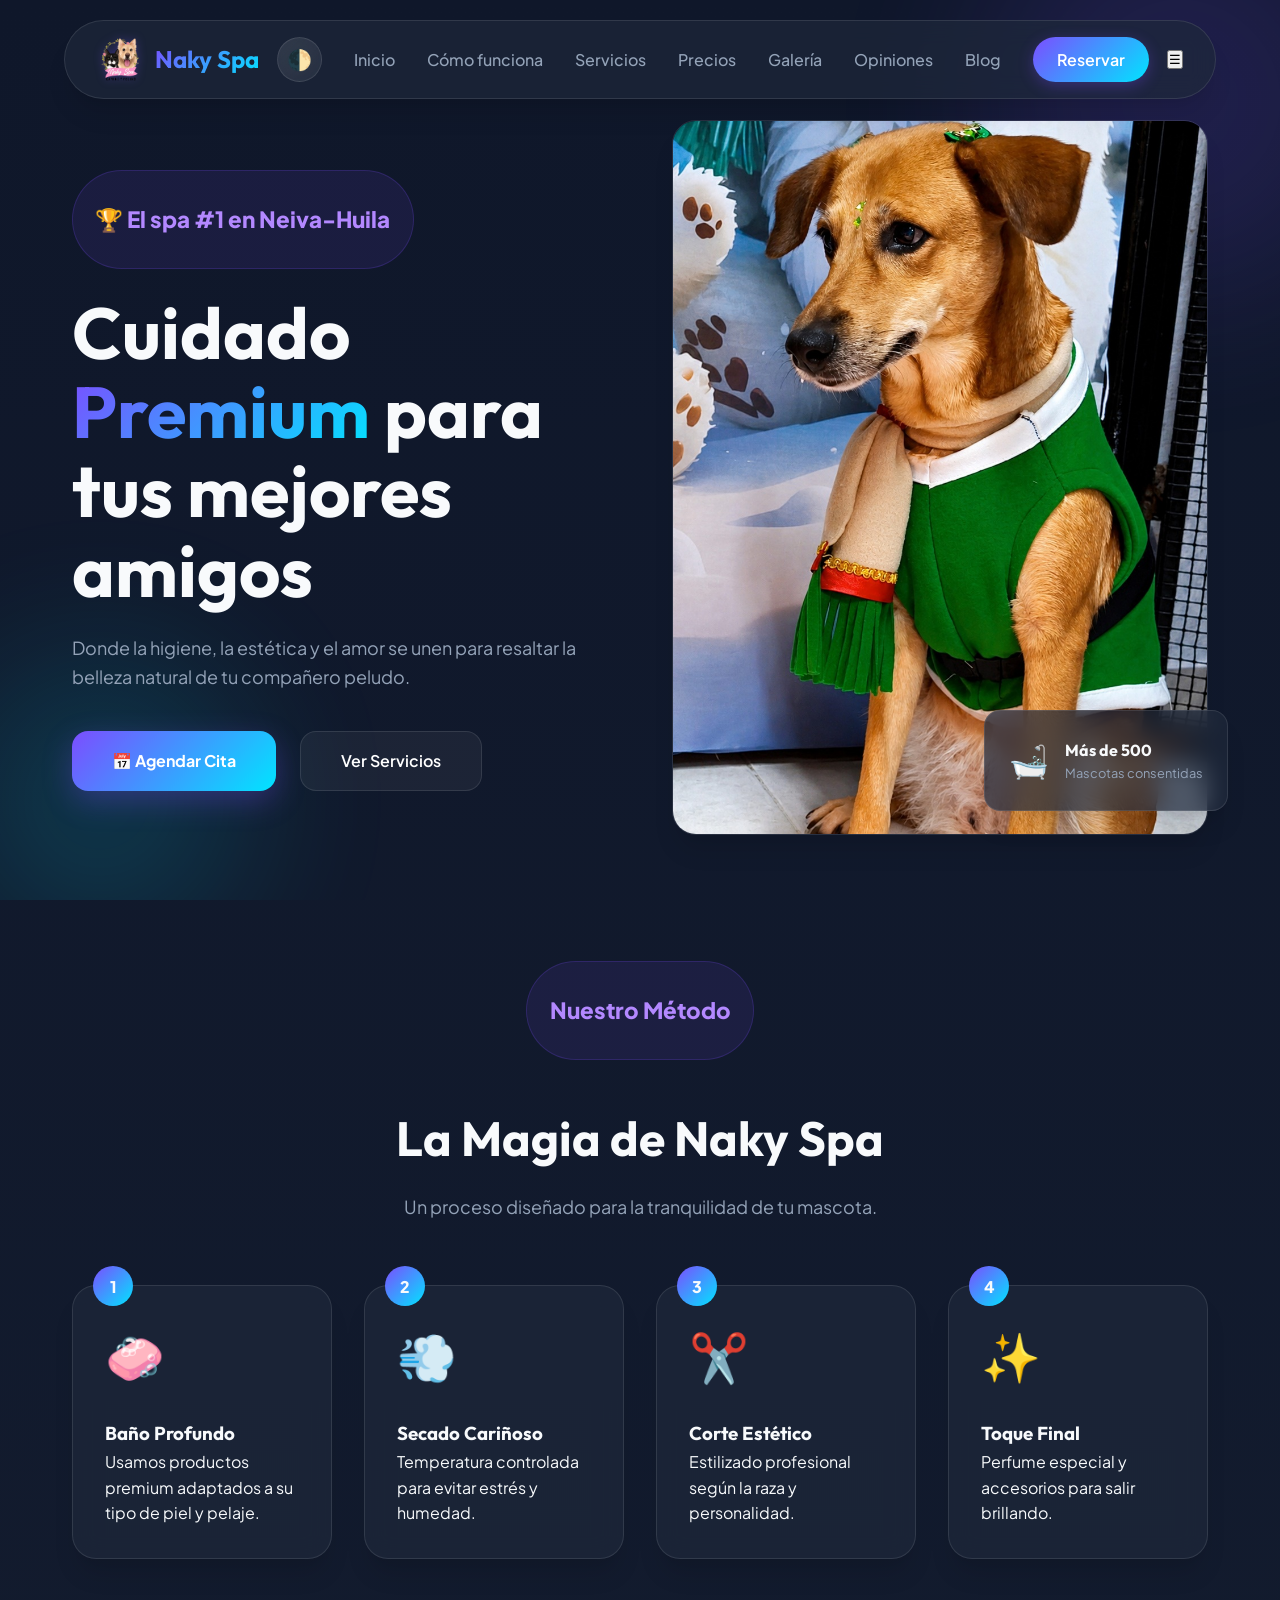
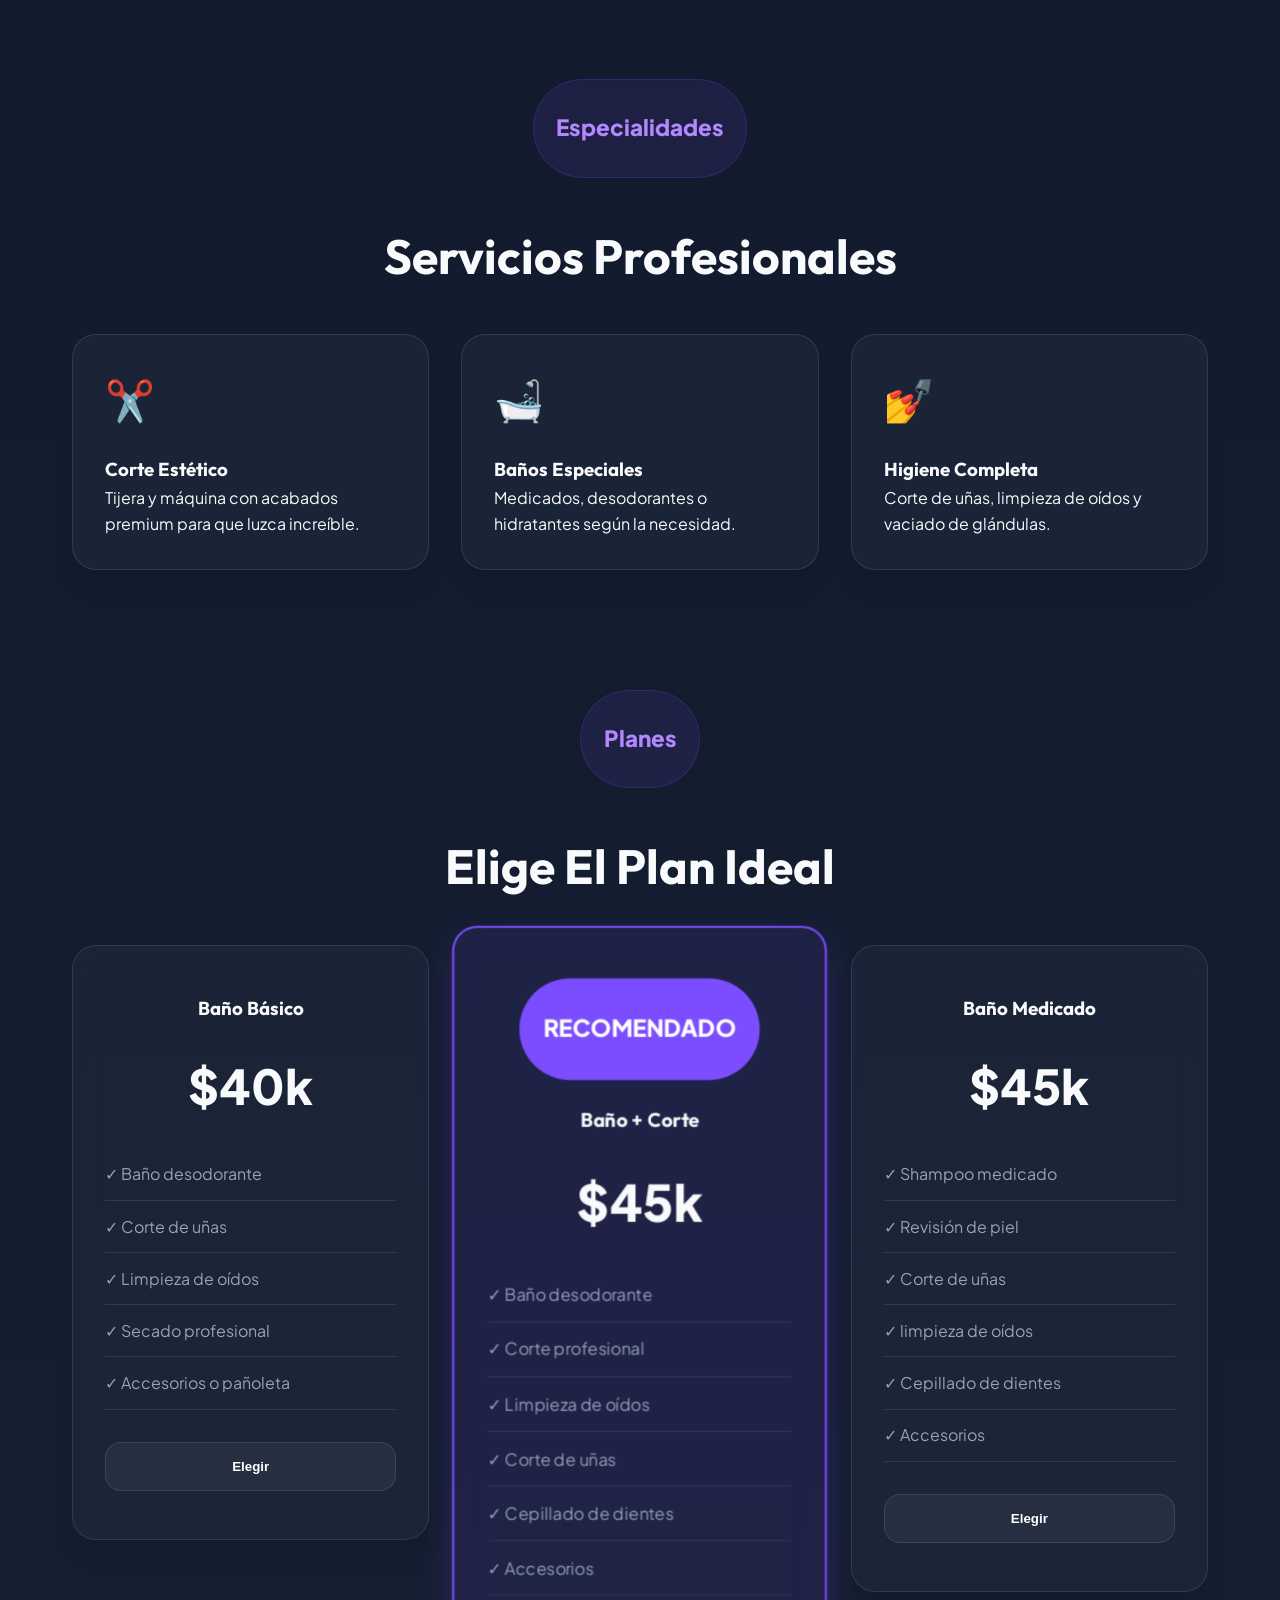
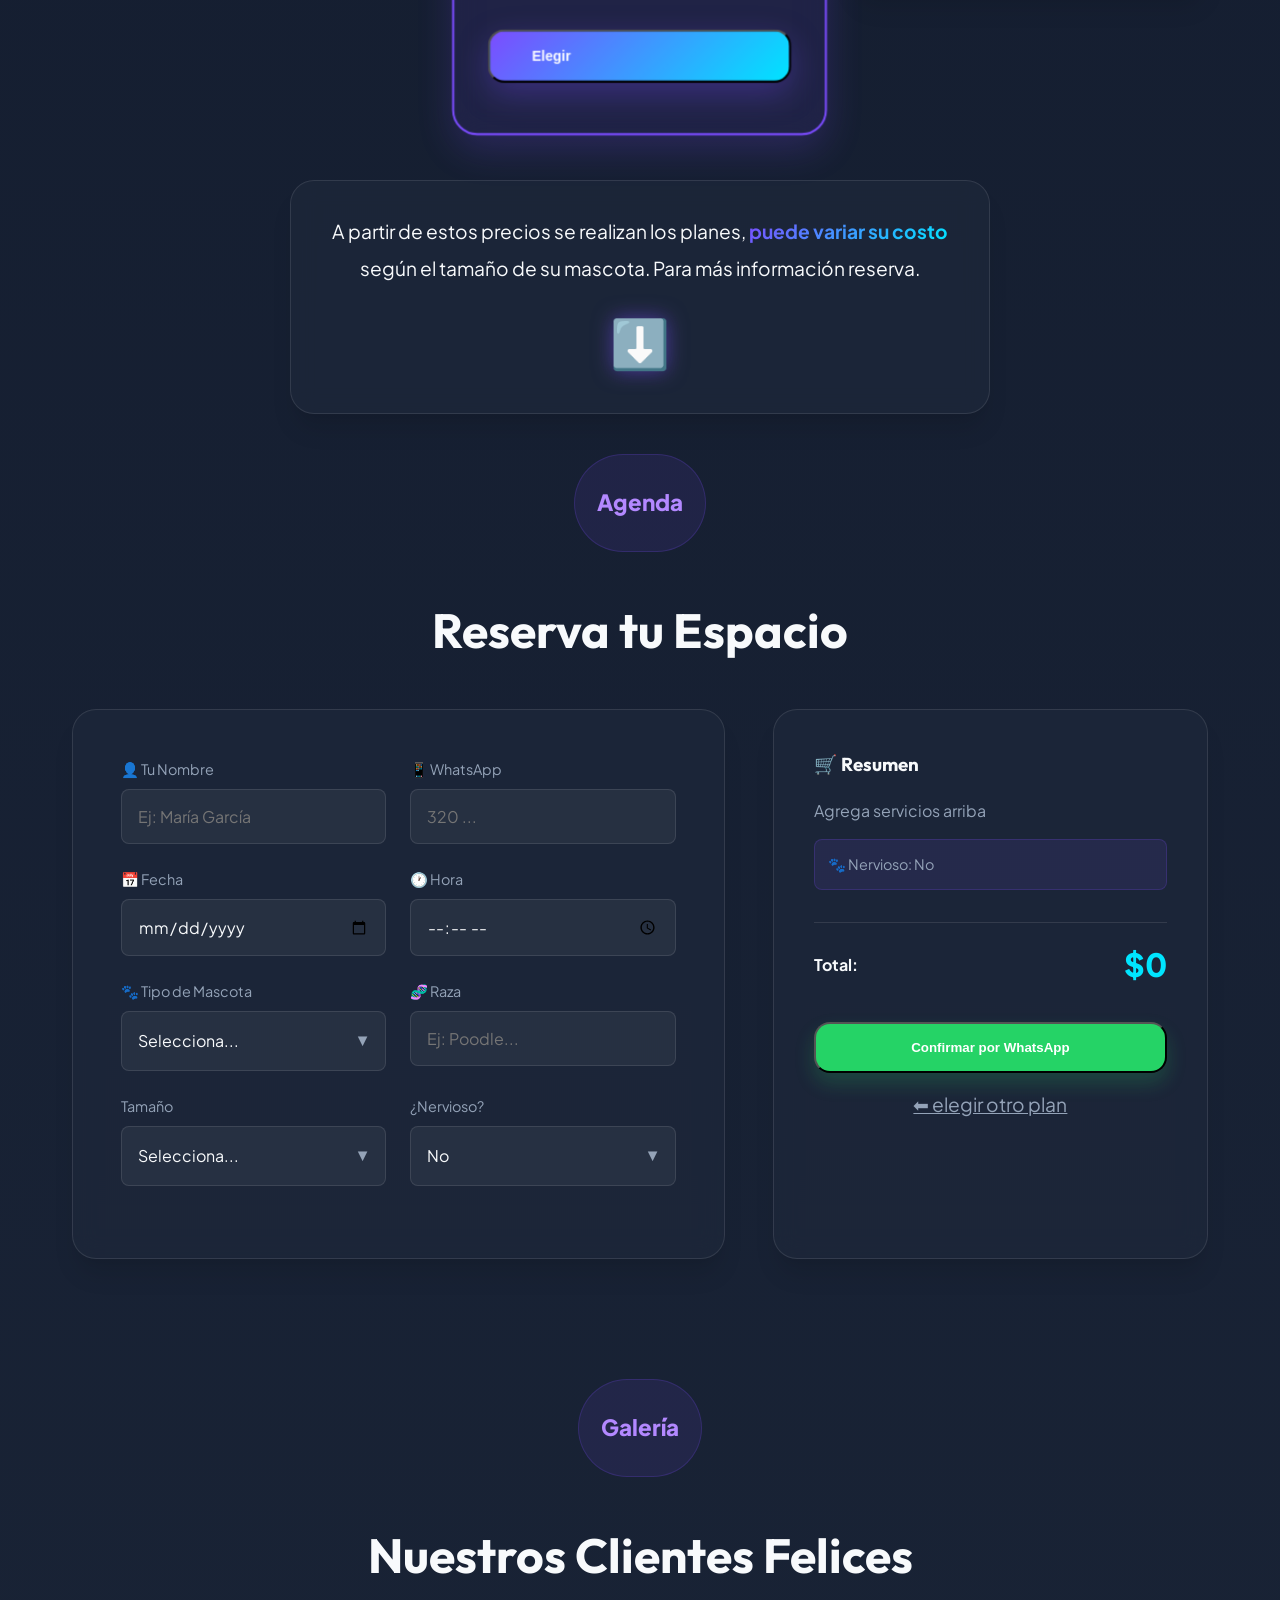
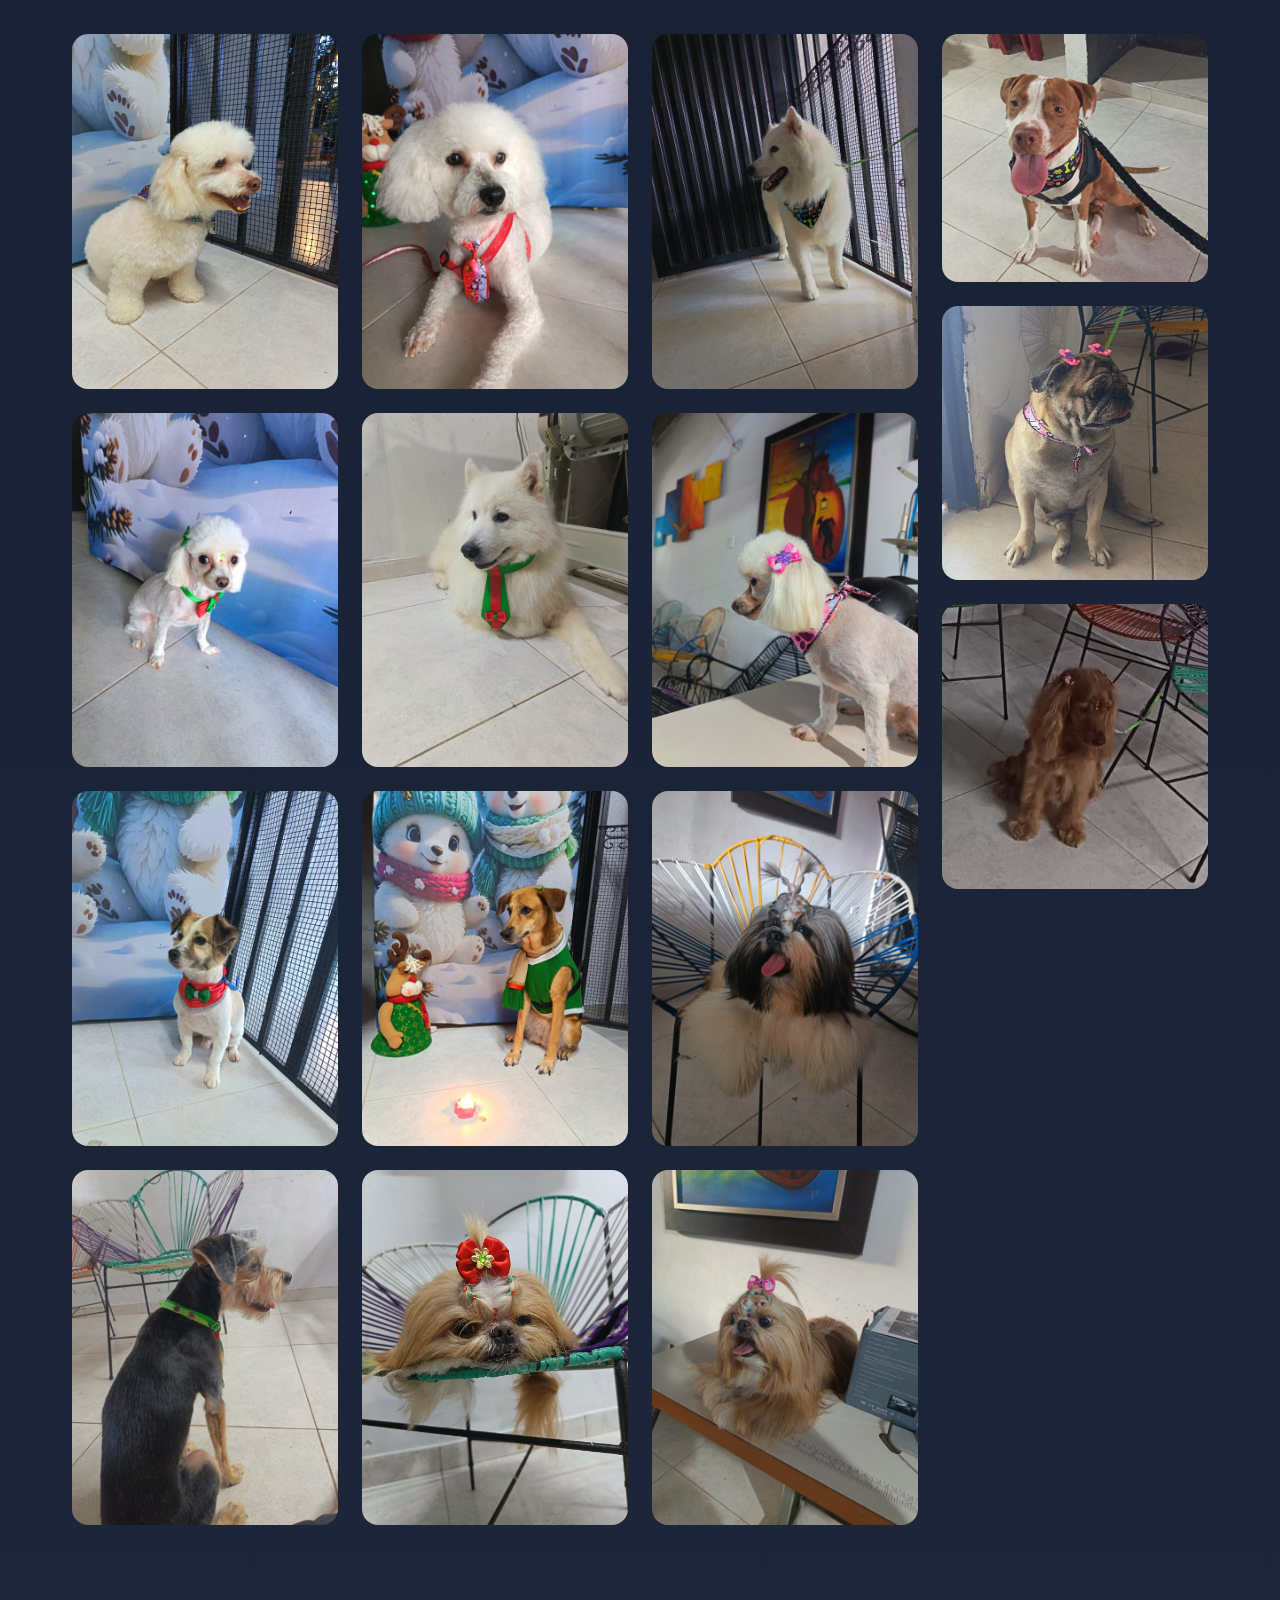
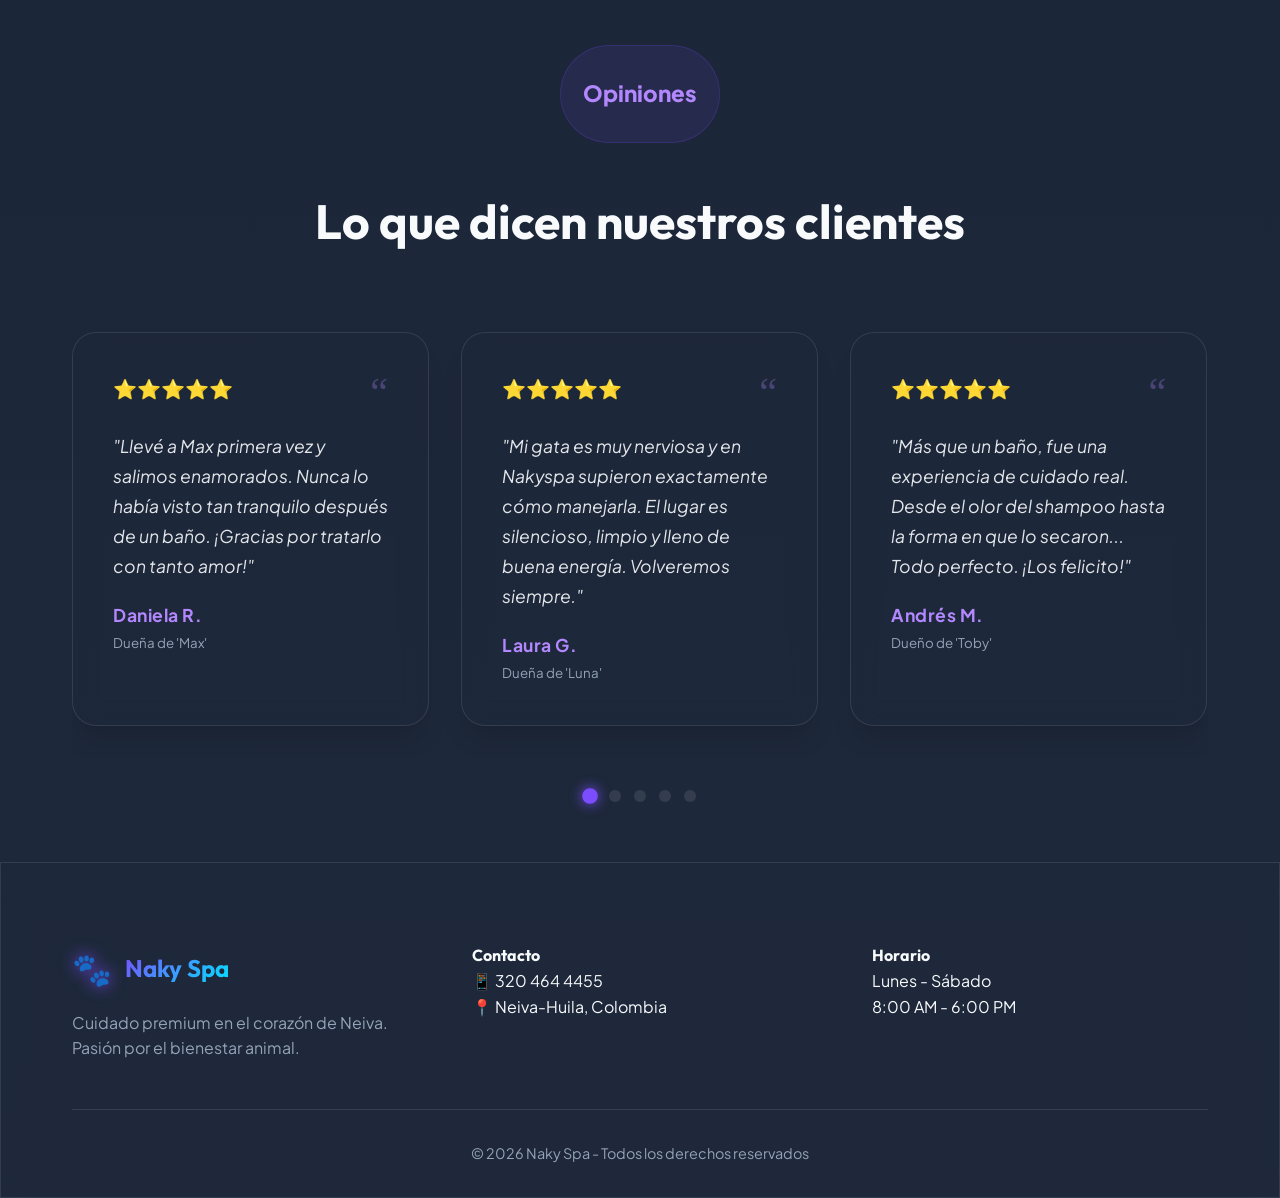
==== commit 5216792f: "se agregaron 3 imagenes en la galeria" ====
--- a/index.html
+++ b/index.html
@@ -382,6 +382,15 @@
                     <div class="galeria-item"><img src="imagenes/perro9.jpeg" alt="Perro">
                         <div class="galeria-overlay"><span>✨ Finalizado</span></div>
                     </div>
+                    <div class="galeria-item"><img src="imagenes/perro10.jpg" alt="Perro">
+                        <div class="galeria-overlay"><span>✂️ Estilizado</span></div>
+                    </div>
+                    <div class="galeria-item"><img src="imagenes/perro11.jpg" alt="Perro">
+                        <div class="galeria-overlay"><span>🛁 Baño Spa</span></div>
+                    </div>
+                    <div class="galeria-item"><img src="imagenes/perro12.jpg" alt="Perro">
+                        <div class="galeria-overlay"><span>✨ Toque Final</span></div>
+                    </div>
                 </div>
             </div>
         </section>
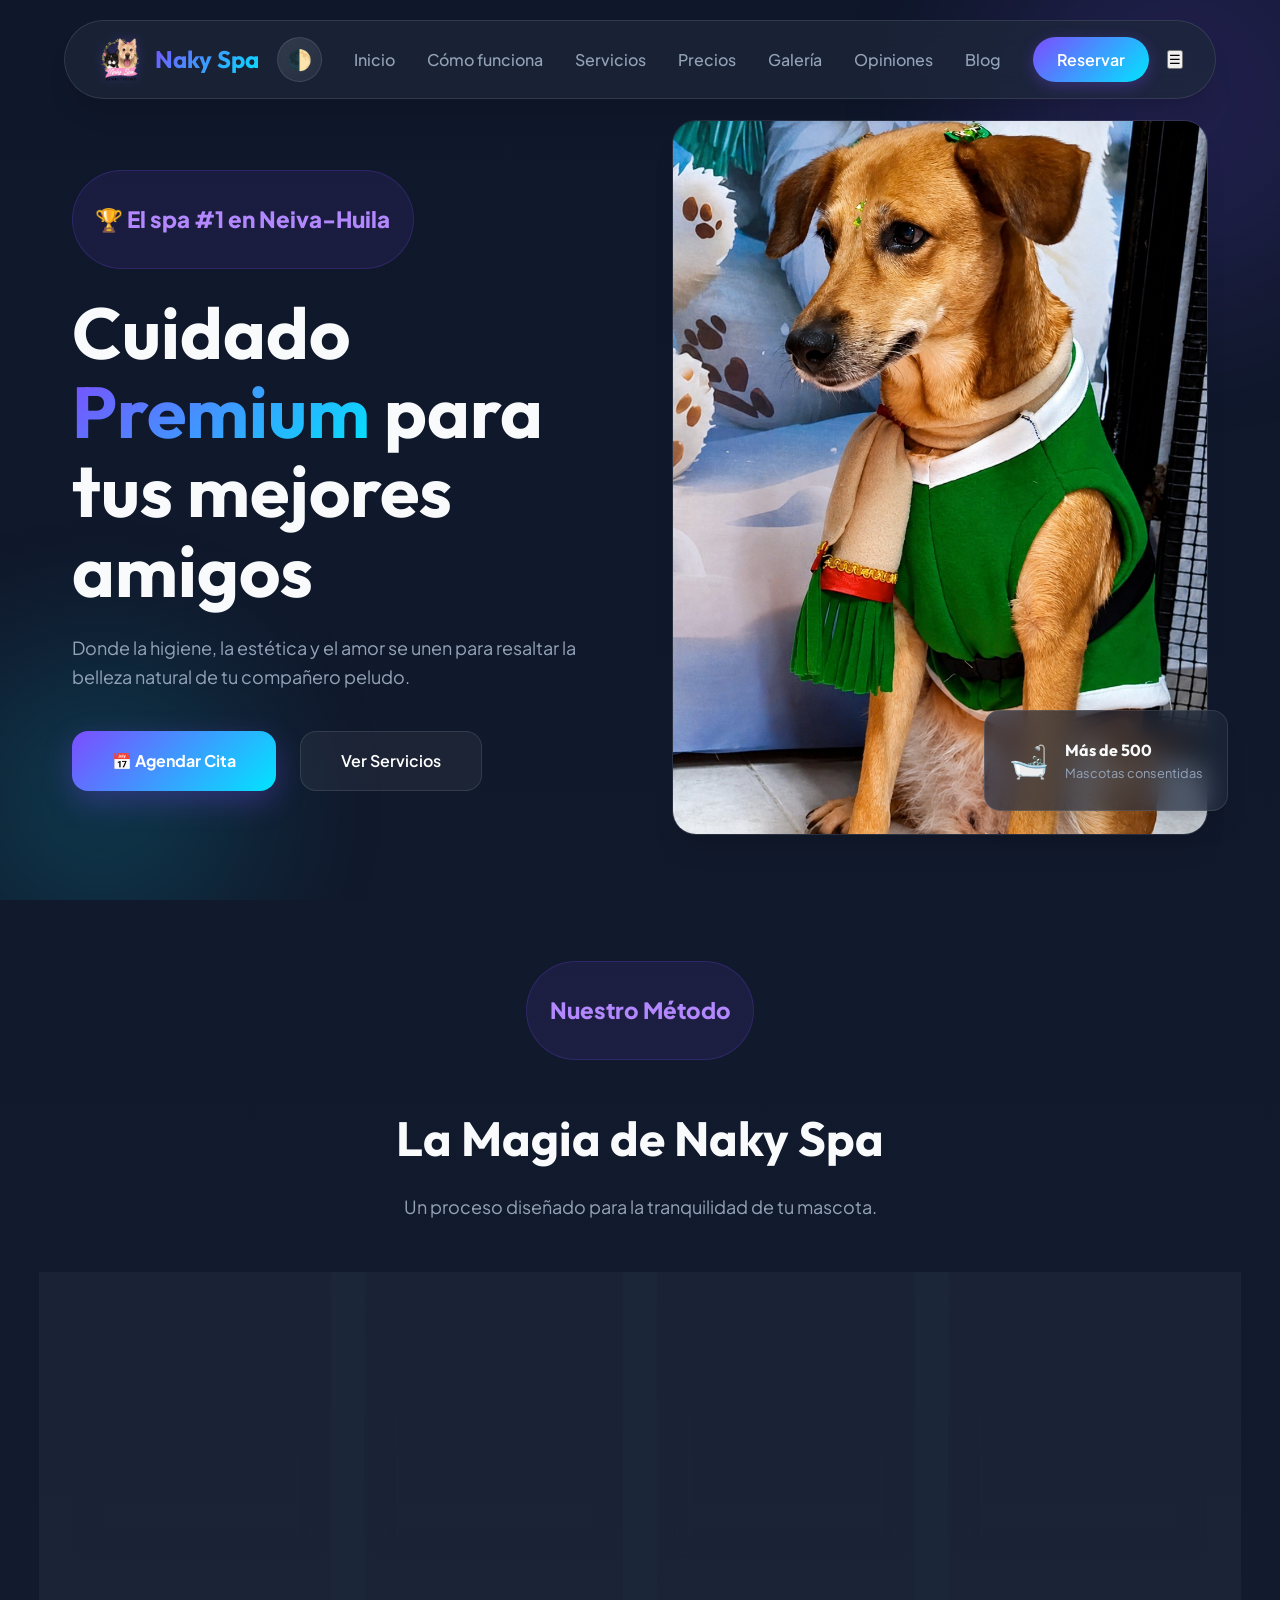
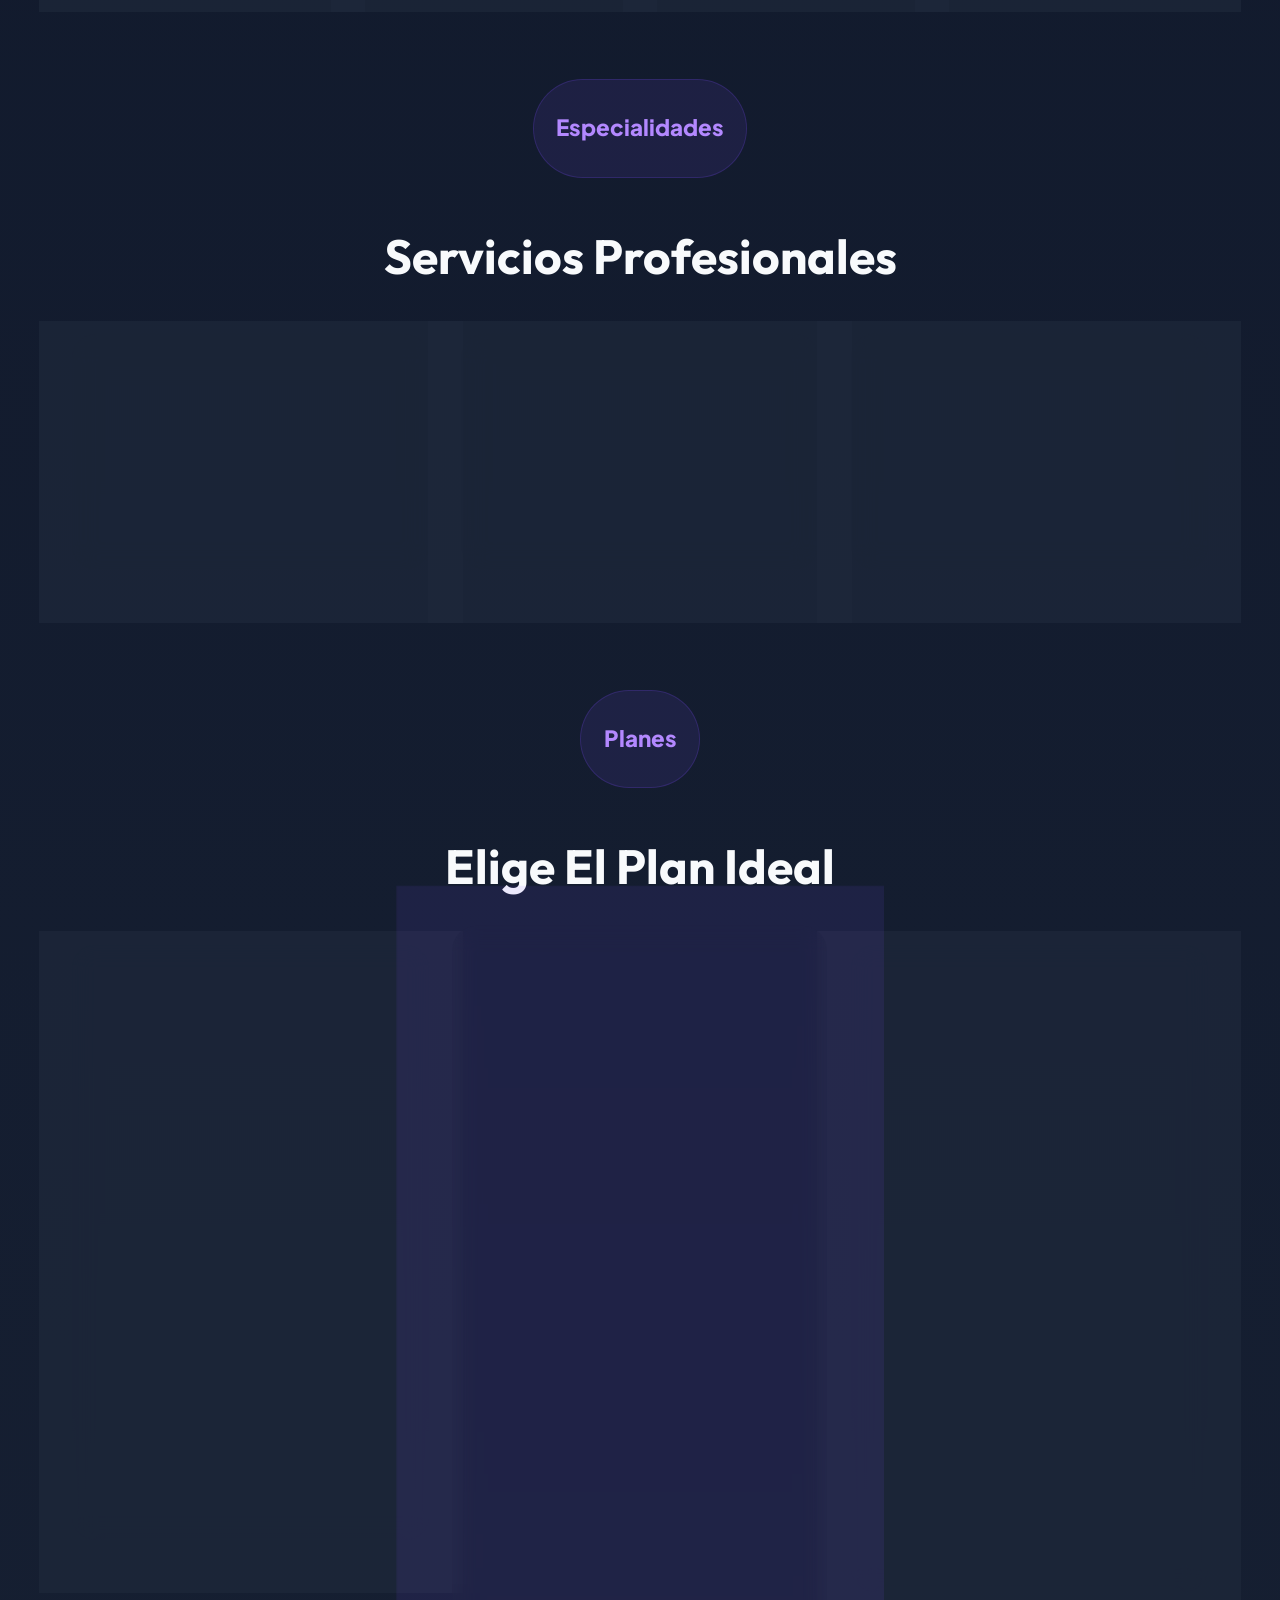
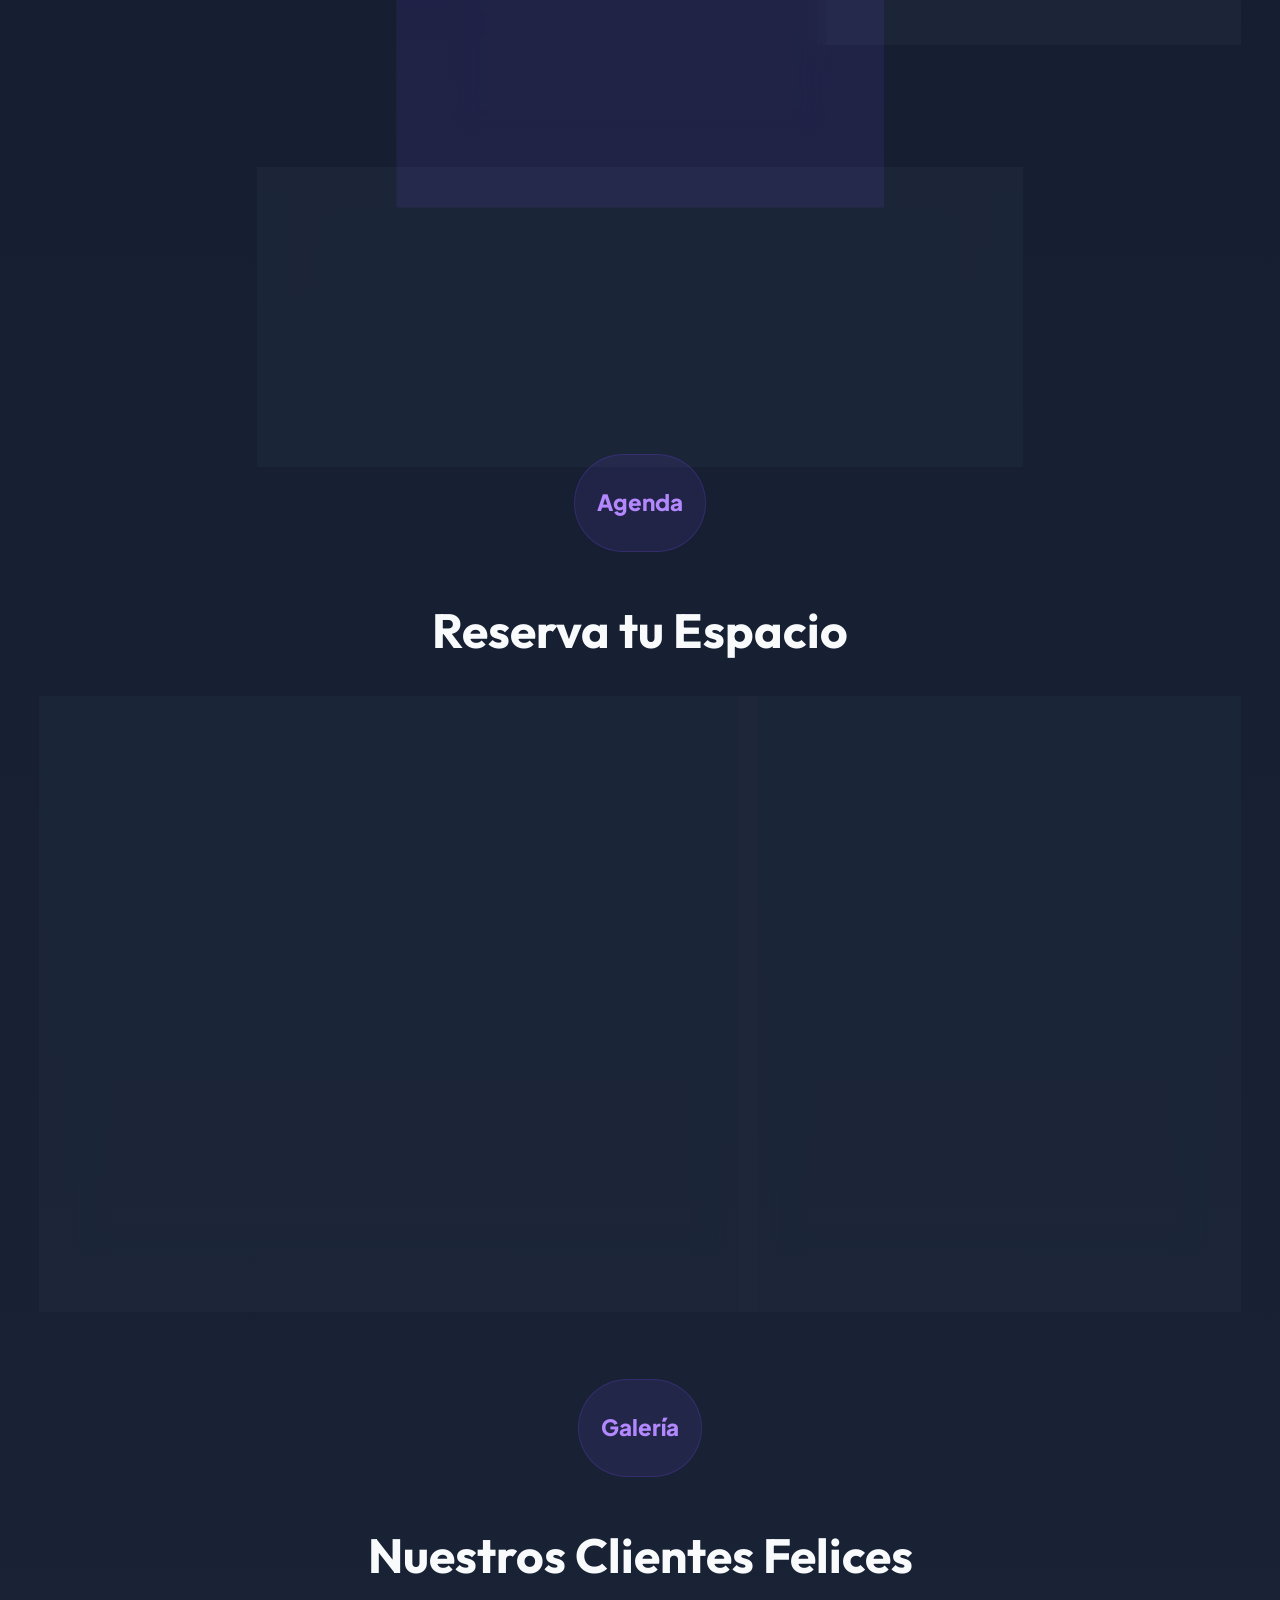
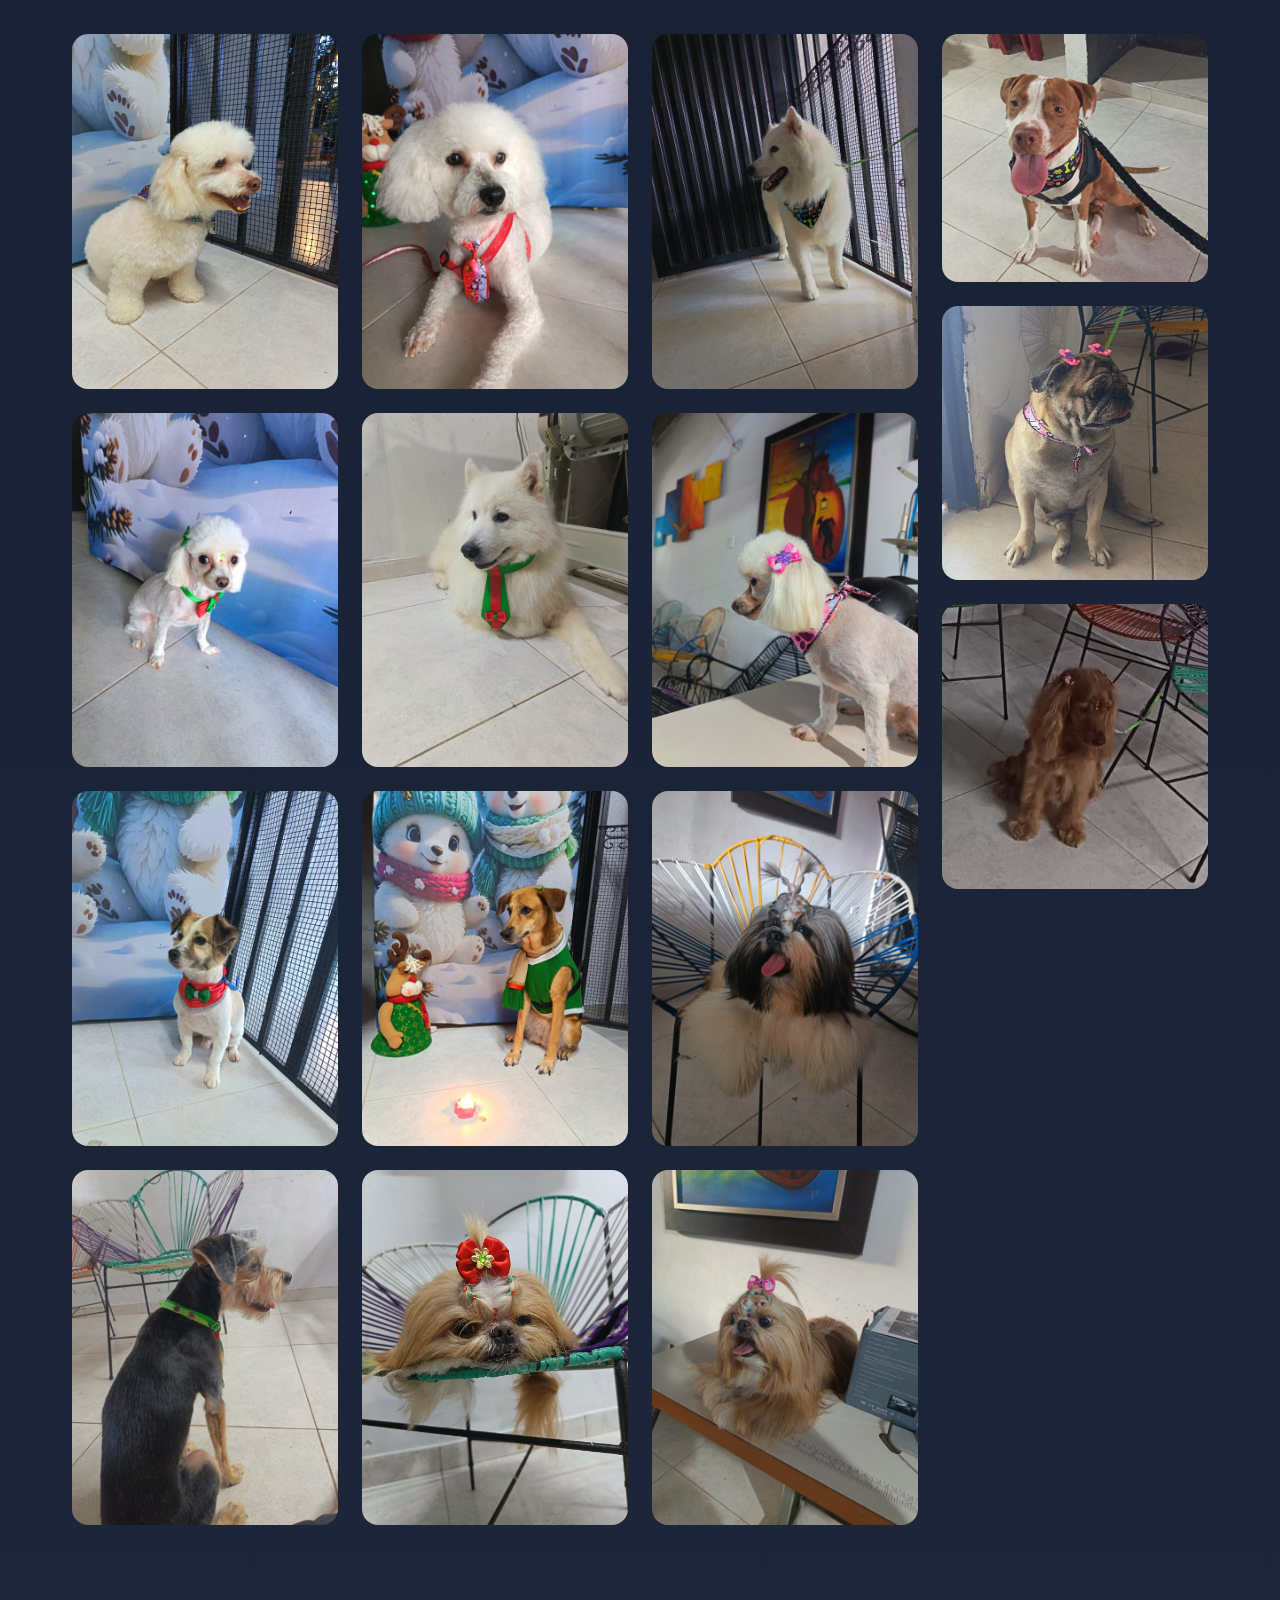
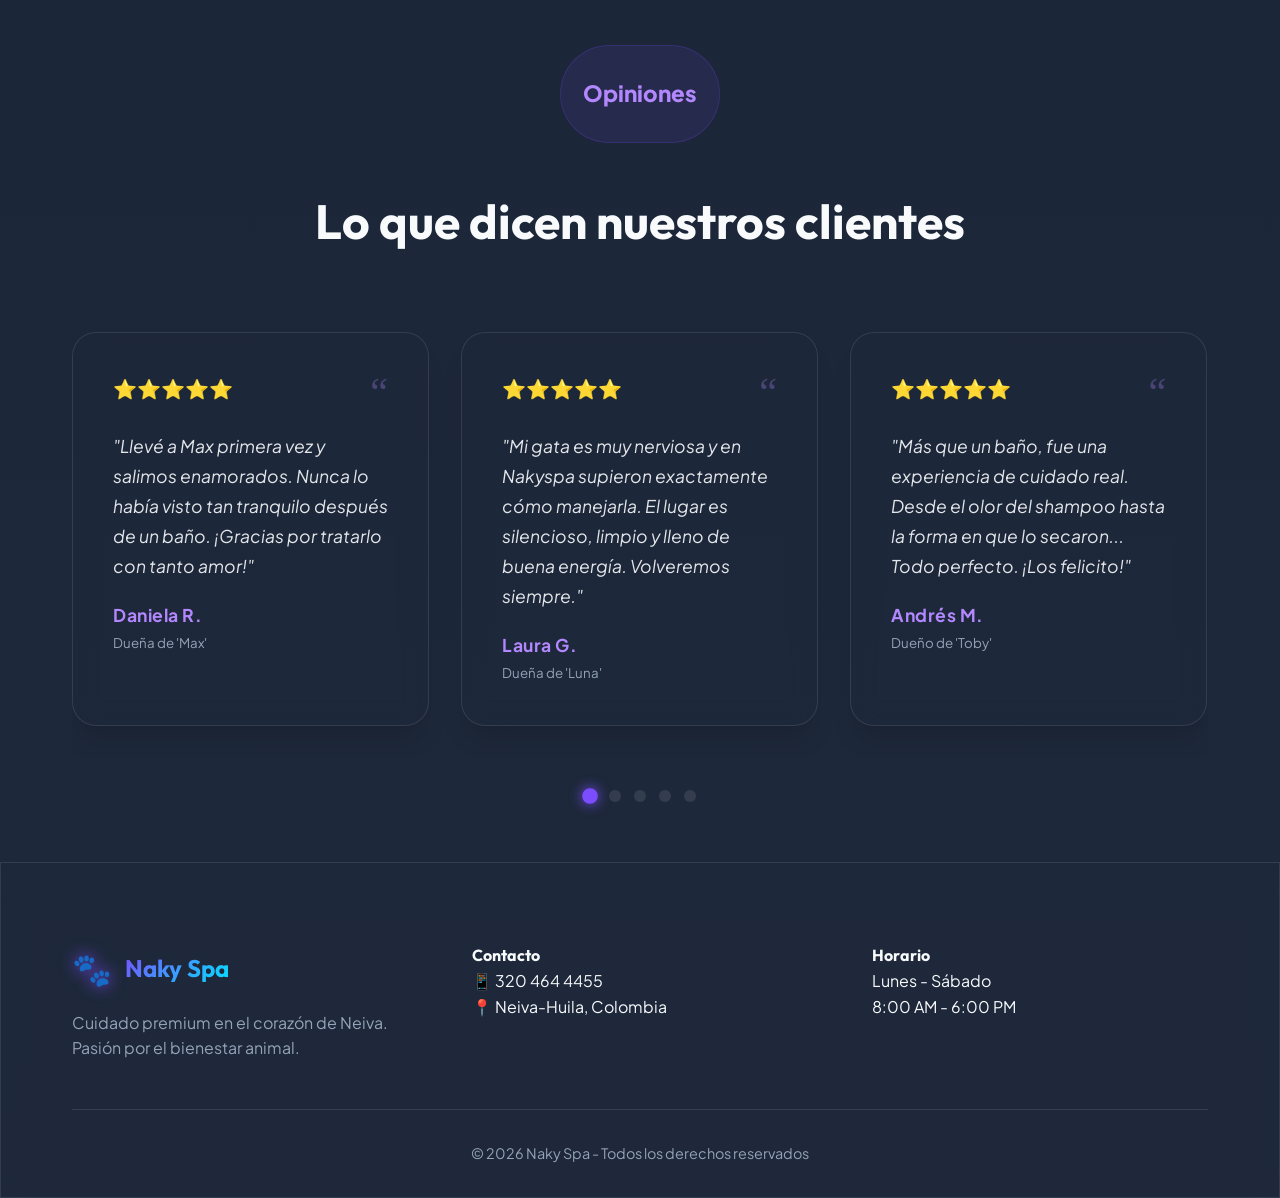
==== commit b814d824: "se cambio el texto de reserva tu espacio donde dice tipo de mascota y especie" ====
--- a/index.html
+++ b/index.html
@@ -259,21 +259,21 @@
                                         Selecciona...</div>
                                     <div class="select-options" id="options-tipoMascota">
                                         <div class="select-option"
-                                            onclick="selectCustomOption('tipoMascota', 'Perro', 'Perro 🐶', this)">Perro 🐶
+                                            onclick="selectCustomOption('tipoMascota', 'Canino', 'Canino 🐶', this)">Canino 🐶
                                         </div>
                                         <div class="select-option"
-                                            onclick="selectCustomOption('tipoMascota', 'Gato', 'Gato 🐱', this)">Gato 🐱</div>
+                                            onclick="selectCustomOption('tipoMascota', 'Felino', 'Felino 🐱', this)">Felino 🐱</div>
                                     </div>
                                     <select id="tipoMascota" onchange="actualizarFormularioMascota()"
                                         style="display:none">
                                         <option value="">Selecciona...</option>
-                                        <option value="Perro">Perro</option>
-                                        <option value="Gato">Gato</option>
+                                        <option value="Canino">Canino</option>
+                                        <option value="Felino">Felino</option>
                                     </select>
                                 </div>
                             </div>
                             <div class="form-group">
-                                <label>🧬 Raza</label>
+                                <label>🧬 Especie</label>
                                 <div class="autocomplete-wrapper">
                                     <input type="text" id="razaMascota" placeholder="Ej: Poodle..."
                                         oninput="filtrarRazas()" onfocus="mostrarRazas()">
@@ -755,7 +755,7 @@
 
             let textoMascota = [];
             if (tipo) textoMascota.push(`Mascota: ${tipo}`);
-            if (raza) textoMascota.push(`Raza: ${raza}`);
+            if (raza) textoMascota.push(`Especie: ${raza}`);
             if (tamano) textoMascota.push(`Tamaño: ${tamano}`);
             if (nervioso) textoMascota.push(`Nervioso: ${nervioso}`);
 
@@ -825,7 +825,7 @@
             triggerTamano.innerText = "Selecciona...";
             razasActuales = [];
 
-            if (mascota === "Perro") {
+            if (mascota === "Canino") {
                 const tamanos = ["Pequeño", "Mediano", "Grande"];
                 tamanos.forEach(opt => {
                     selectTamano.innerHTML += `<option value="${opt}">${opt}</option>`;
@@ -833,7 +833,7 @@
                     optionsTamano.innerHTML += `<div class="select-option" onclick="selectCustomOption('tamano', '${opt}', '${opt}', this)">${opt}</div>`;
                 });
                 razasActuales = ["Poodle", "Bulldog", "Golden Retriever", "Pug", "Husky", "Labrador", "Beagle", "Chihuahua", "Shih Tzu", "Pomerania", "Schnauzer", "Yorkshire", "Mestizo / Criollo"];
-            } else if (mascota === "Gato") {
+            } else if (mascota === "Felino") {
                 const tamanos = ["Estándar"];
                 tamanos.forEach(opt => {
                     selectTamano.innerHTML += `<option value="${opt}">${opt}</option>`;
@@ -911,7 +911,7 @@
             msg += `⏰ Hora: ${hora}\n\n`;
             msg += `🐕 *Datos de la Mascota*\n`;
             msg += `- Tipo: ${tipo}\n`;
-            msg += `- Raza: ${raza || 'No especificada'}\n`;
+            msg += `- Especie: ${raza || 'No especificada'}\n`;
             msg += `- Tamaño: ${tamano}\n`;
             msg += `- ¿Nervioso?: ${nervioso}\n\n`;
             msg += `🛁 *Servicios solicitados*\n`;
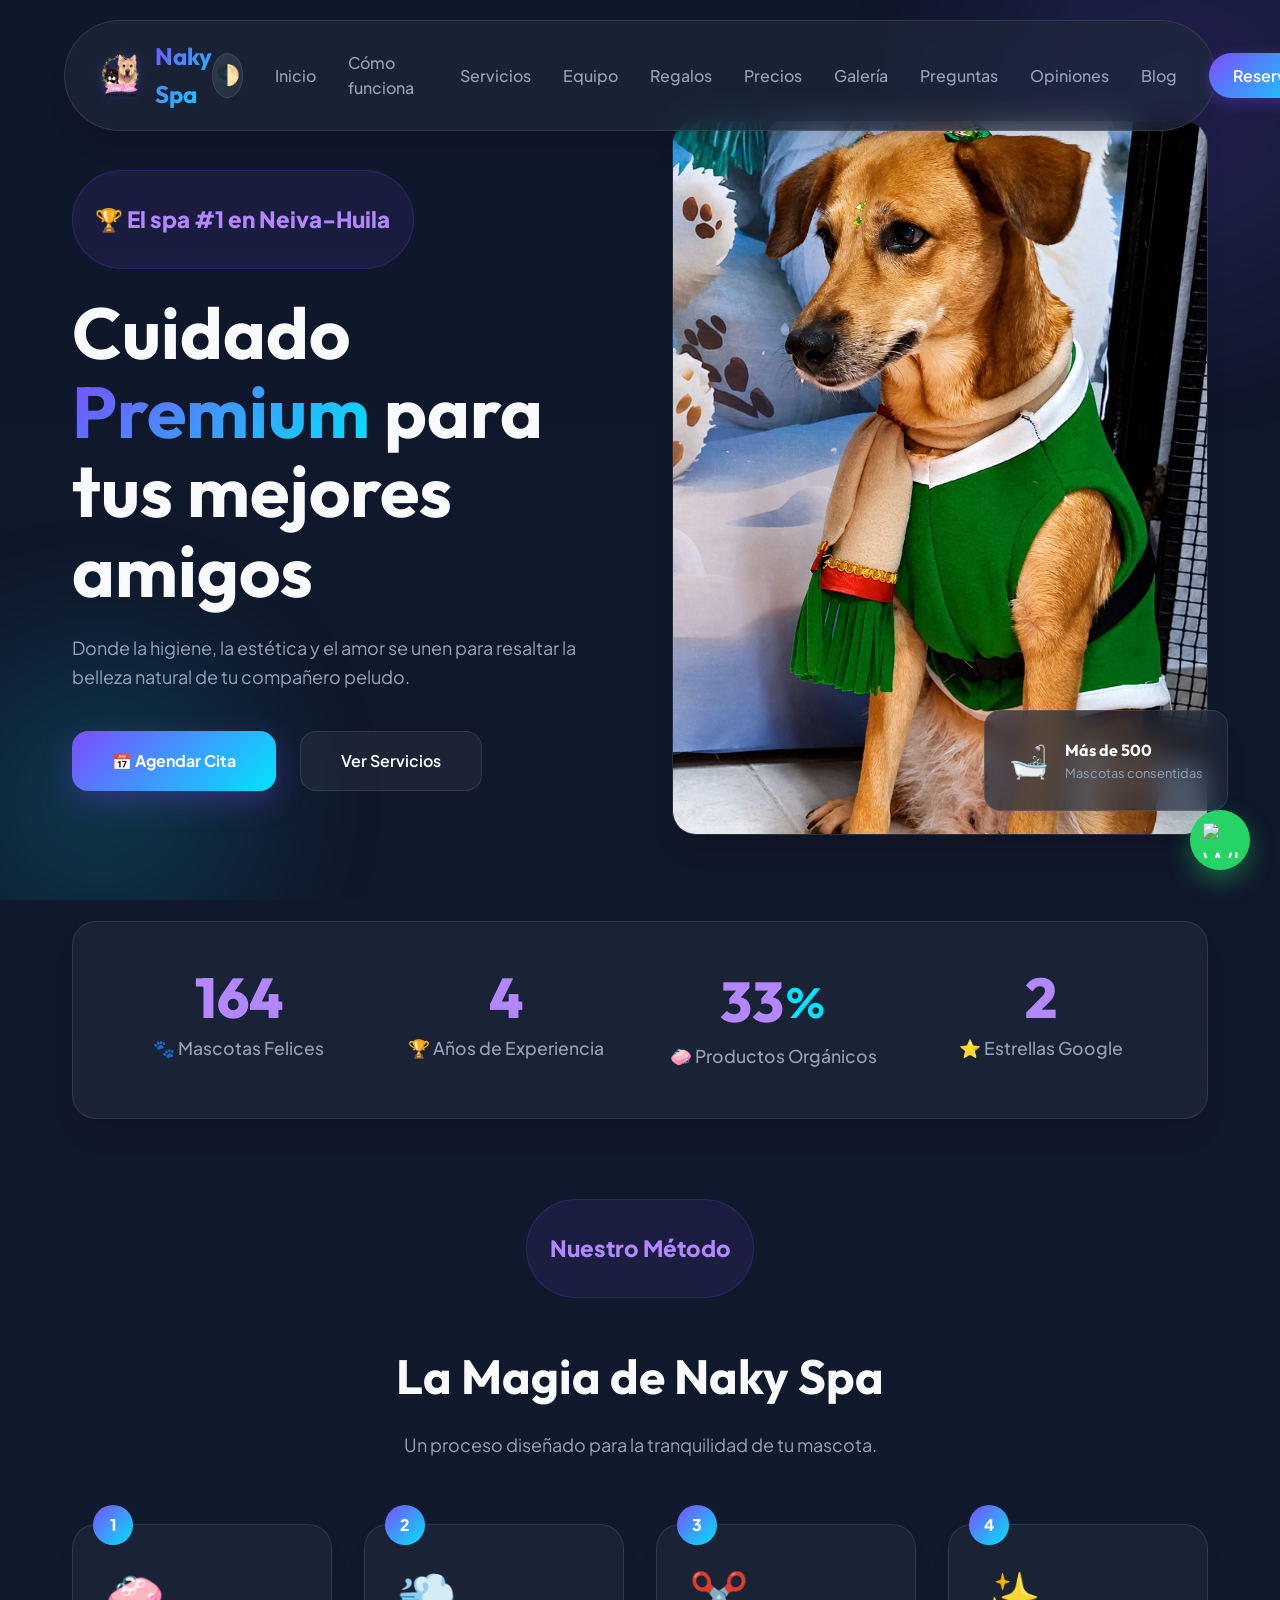
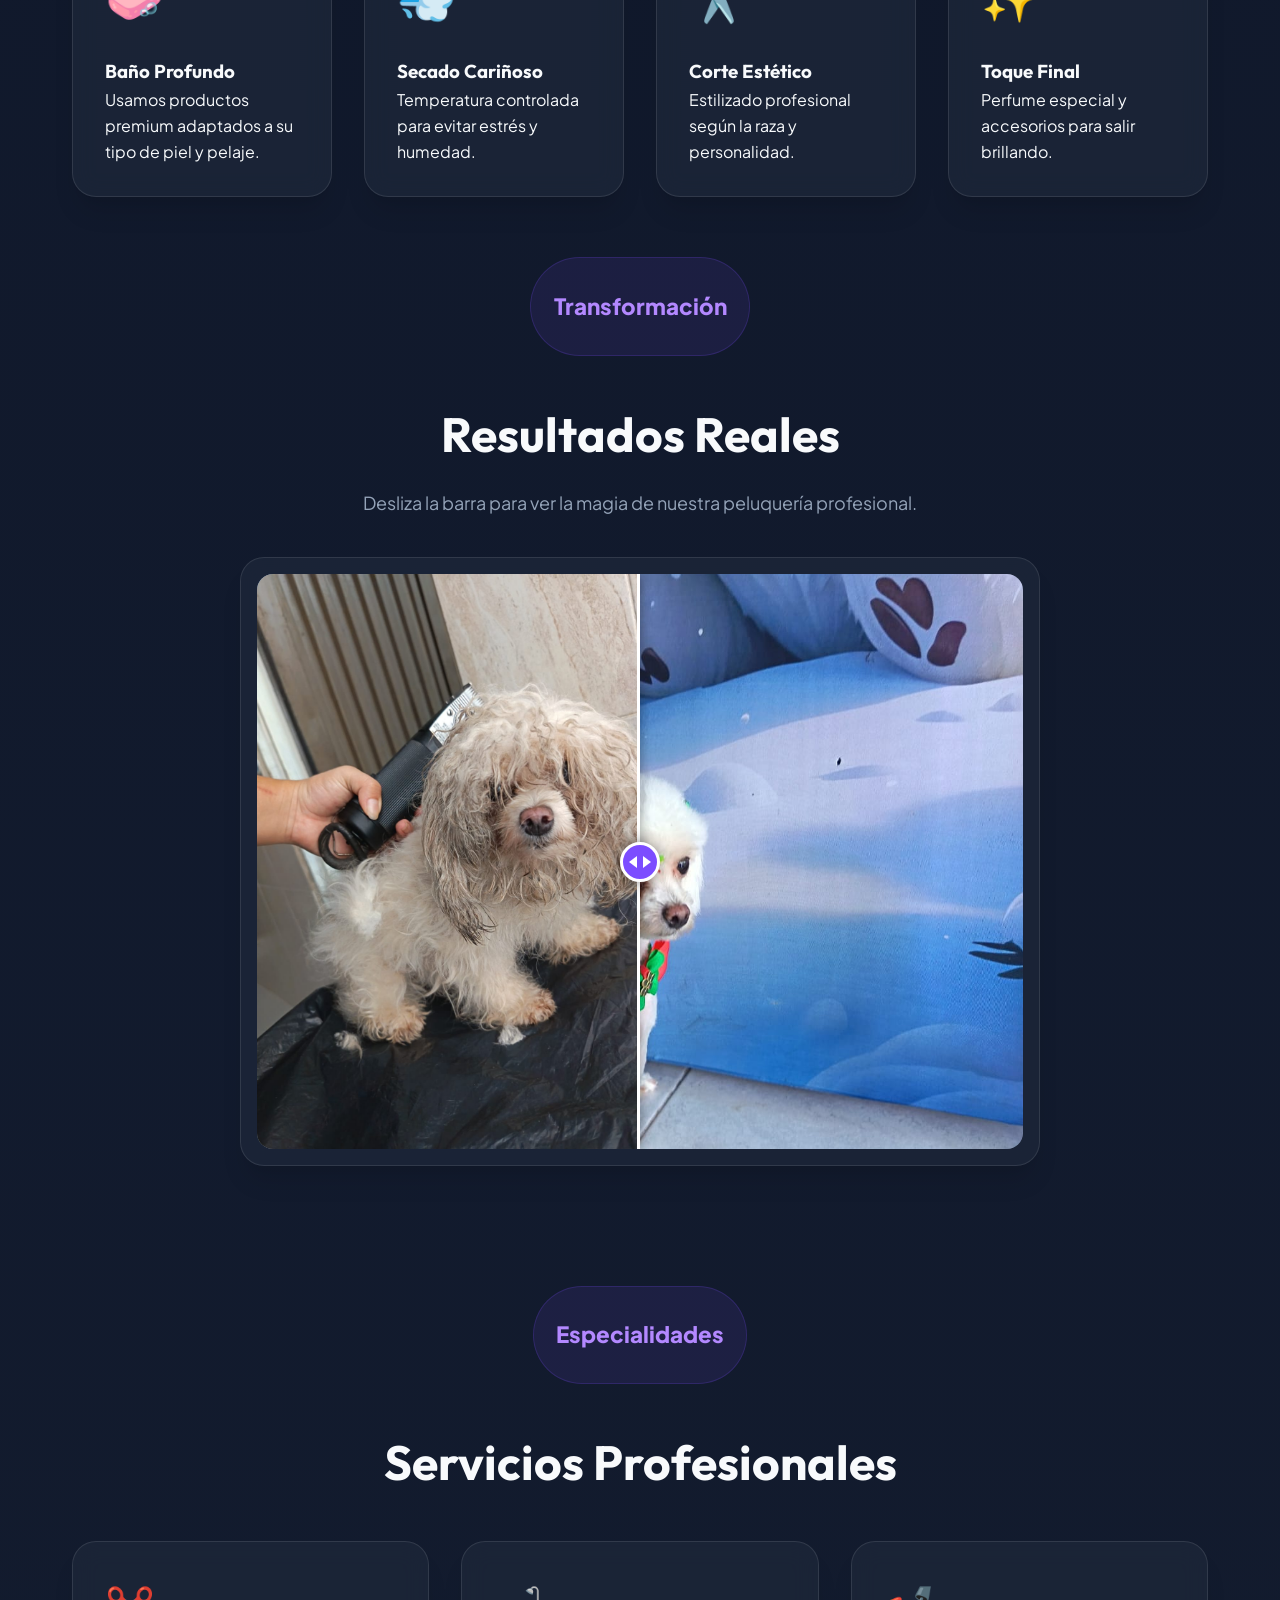
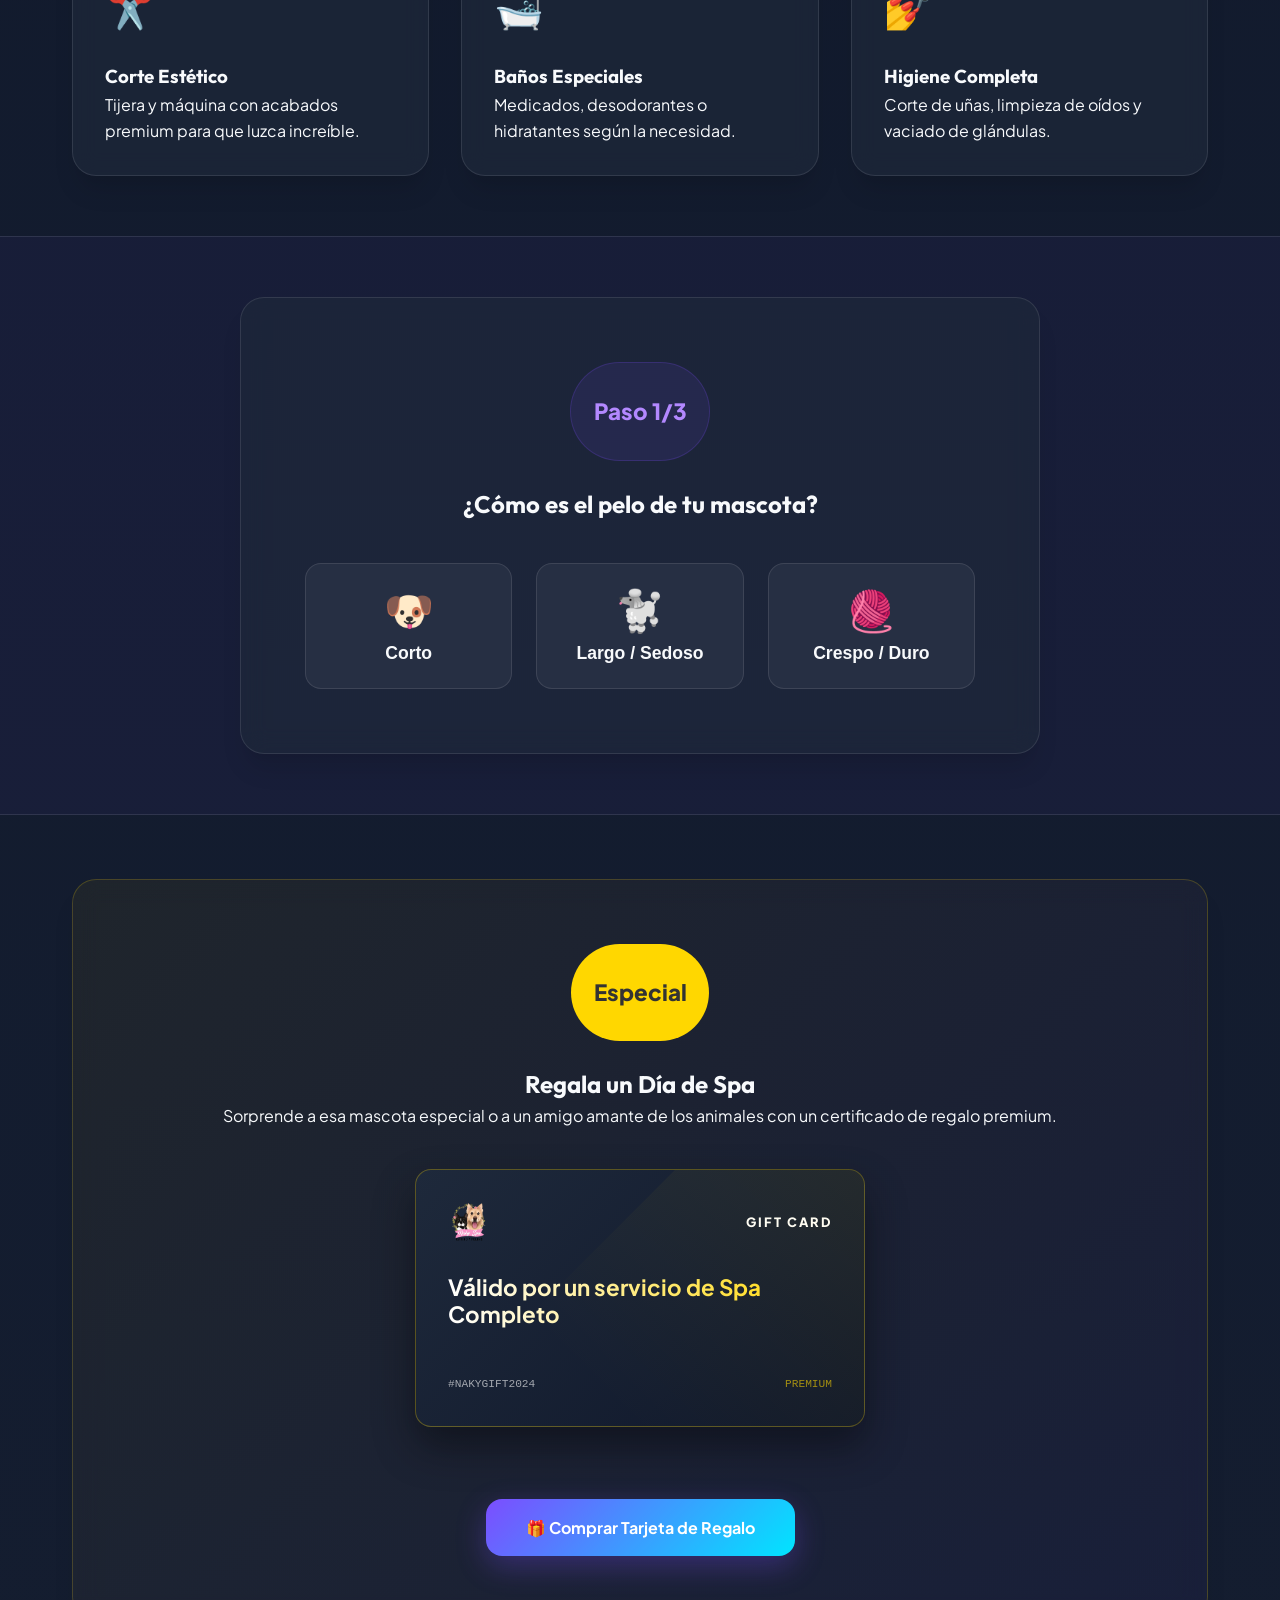
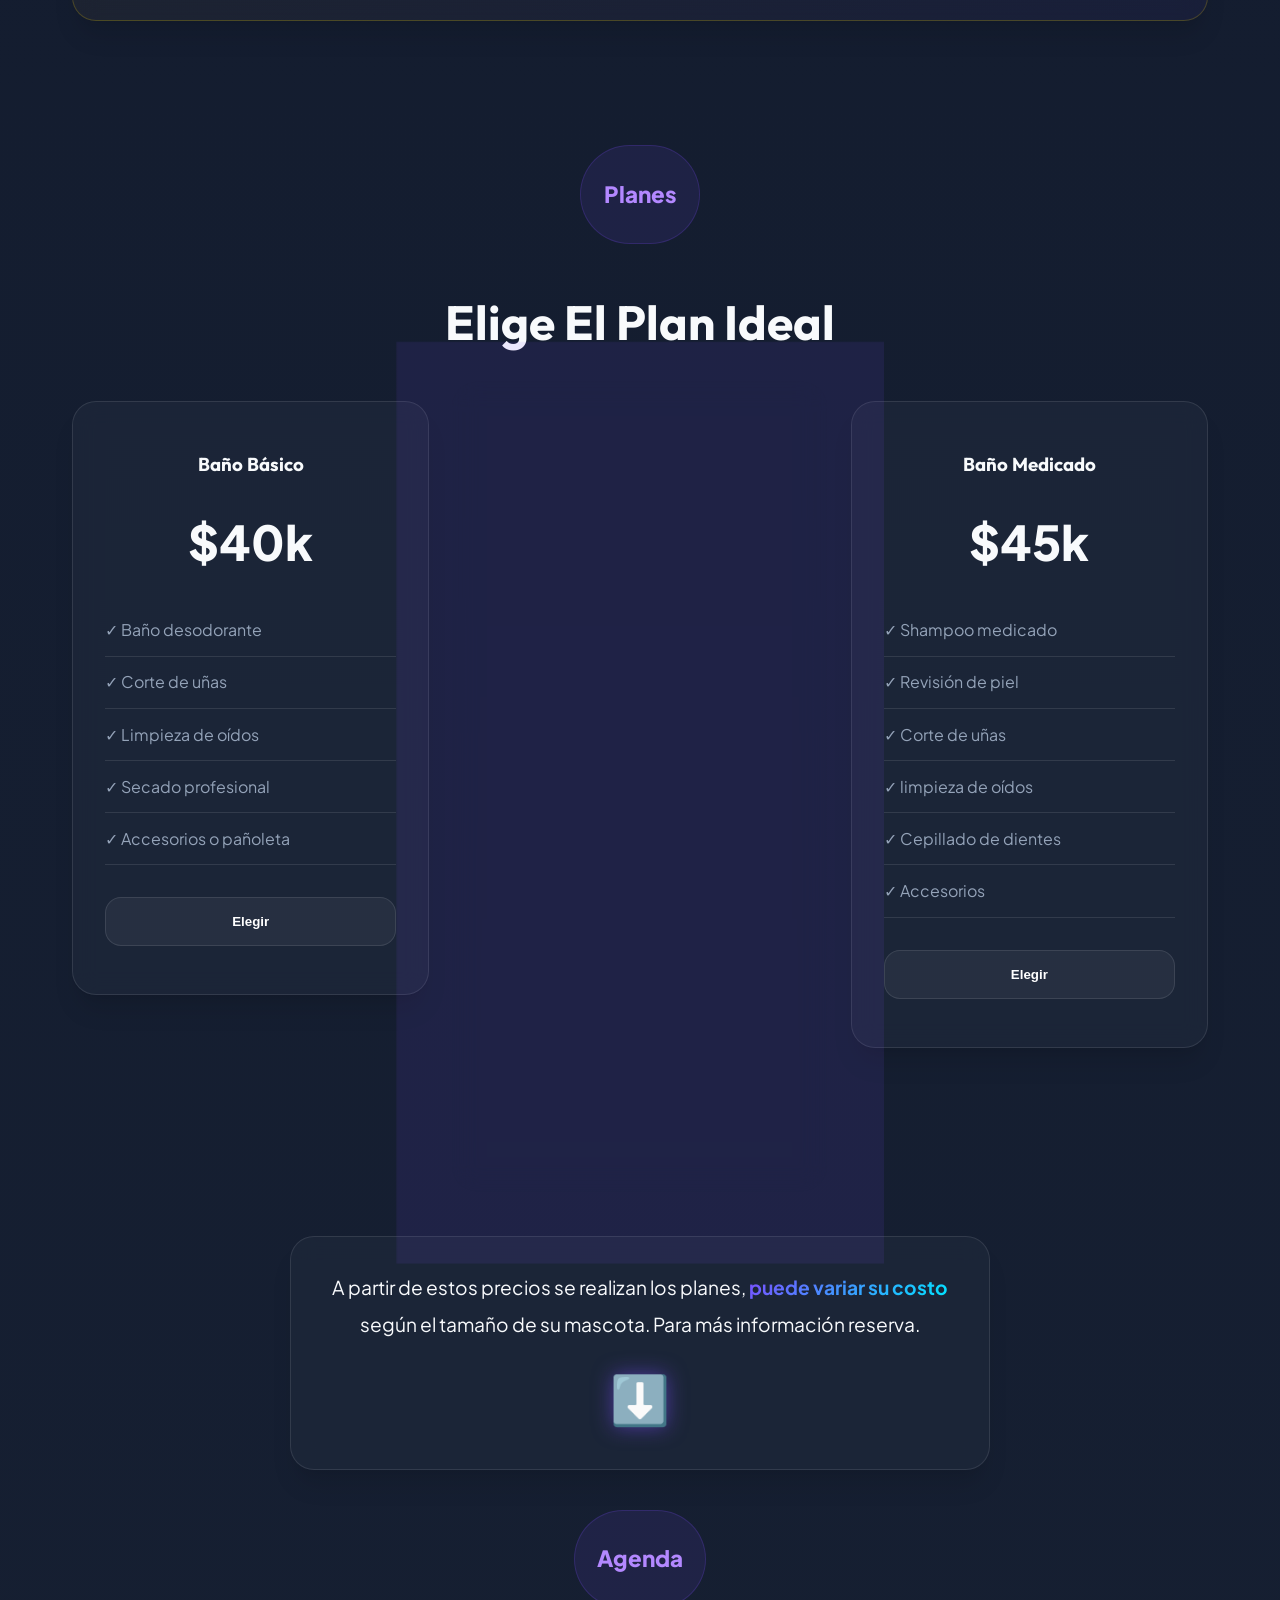
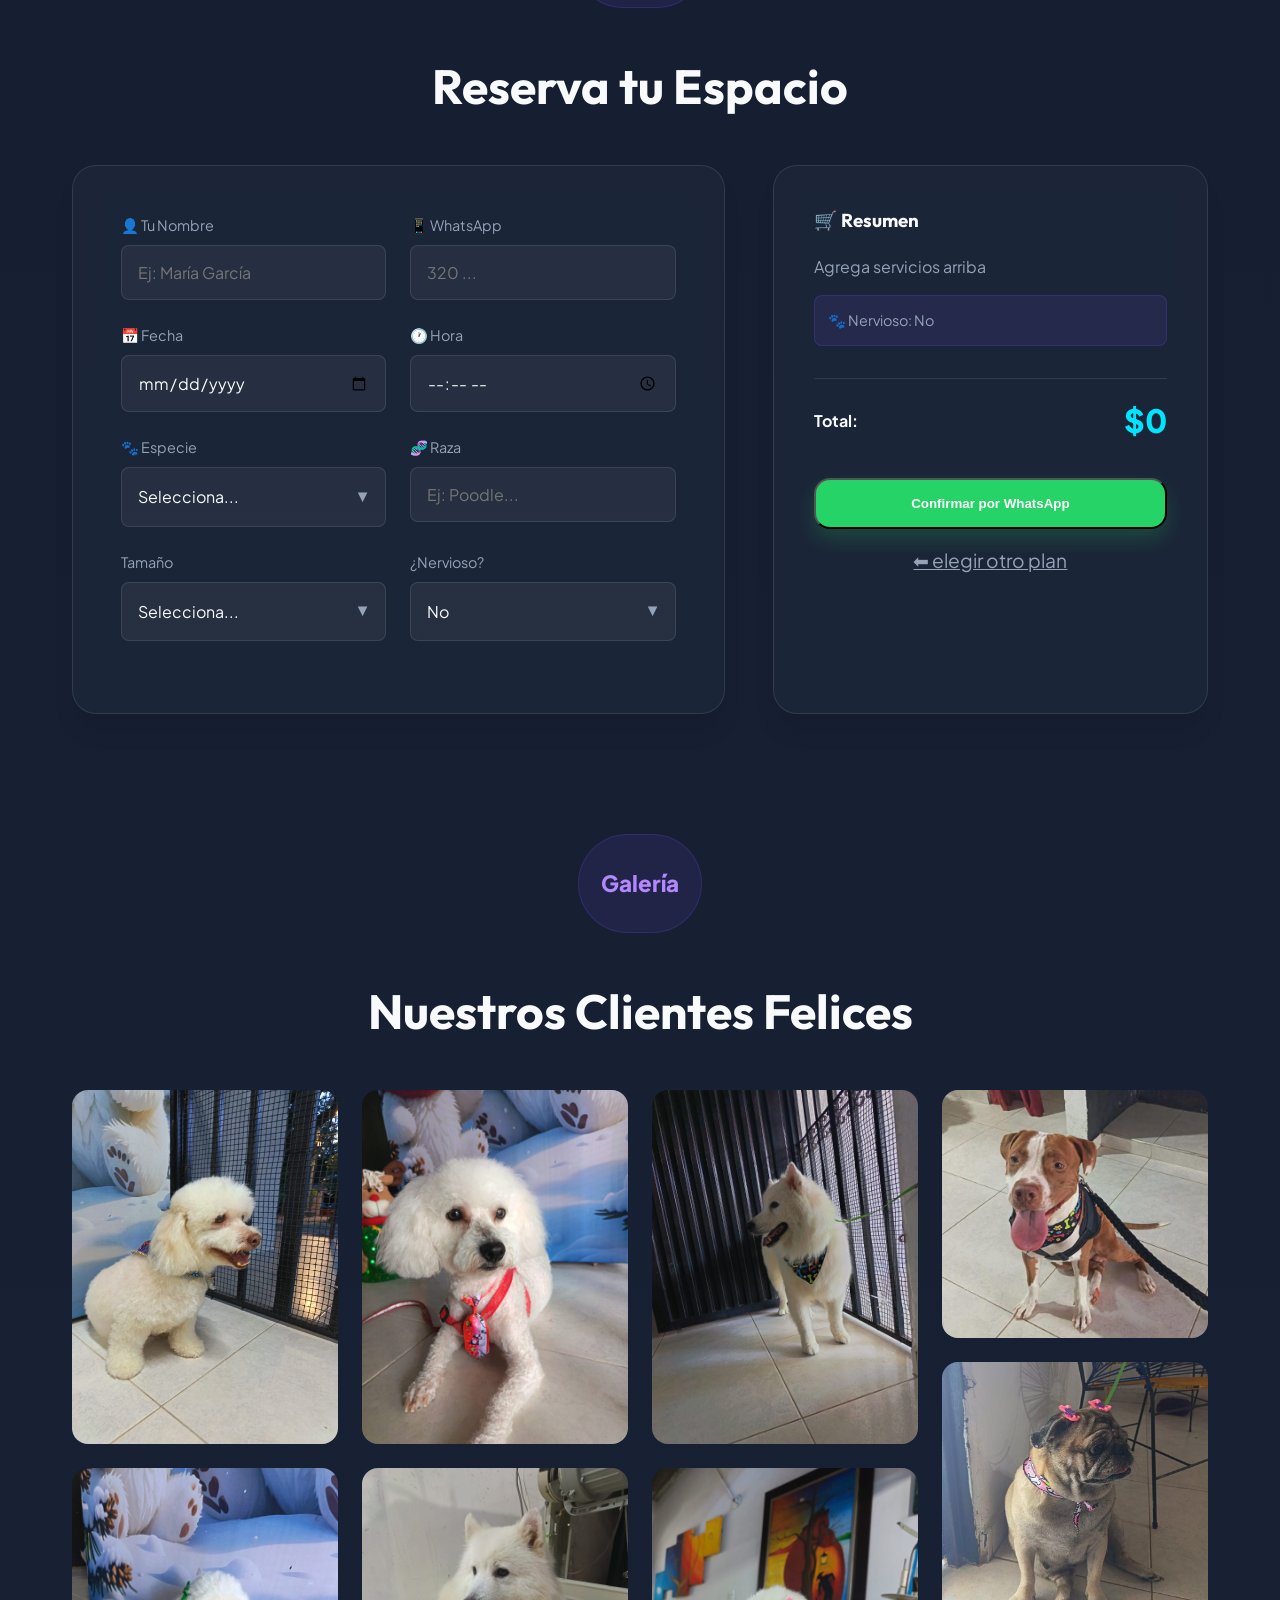
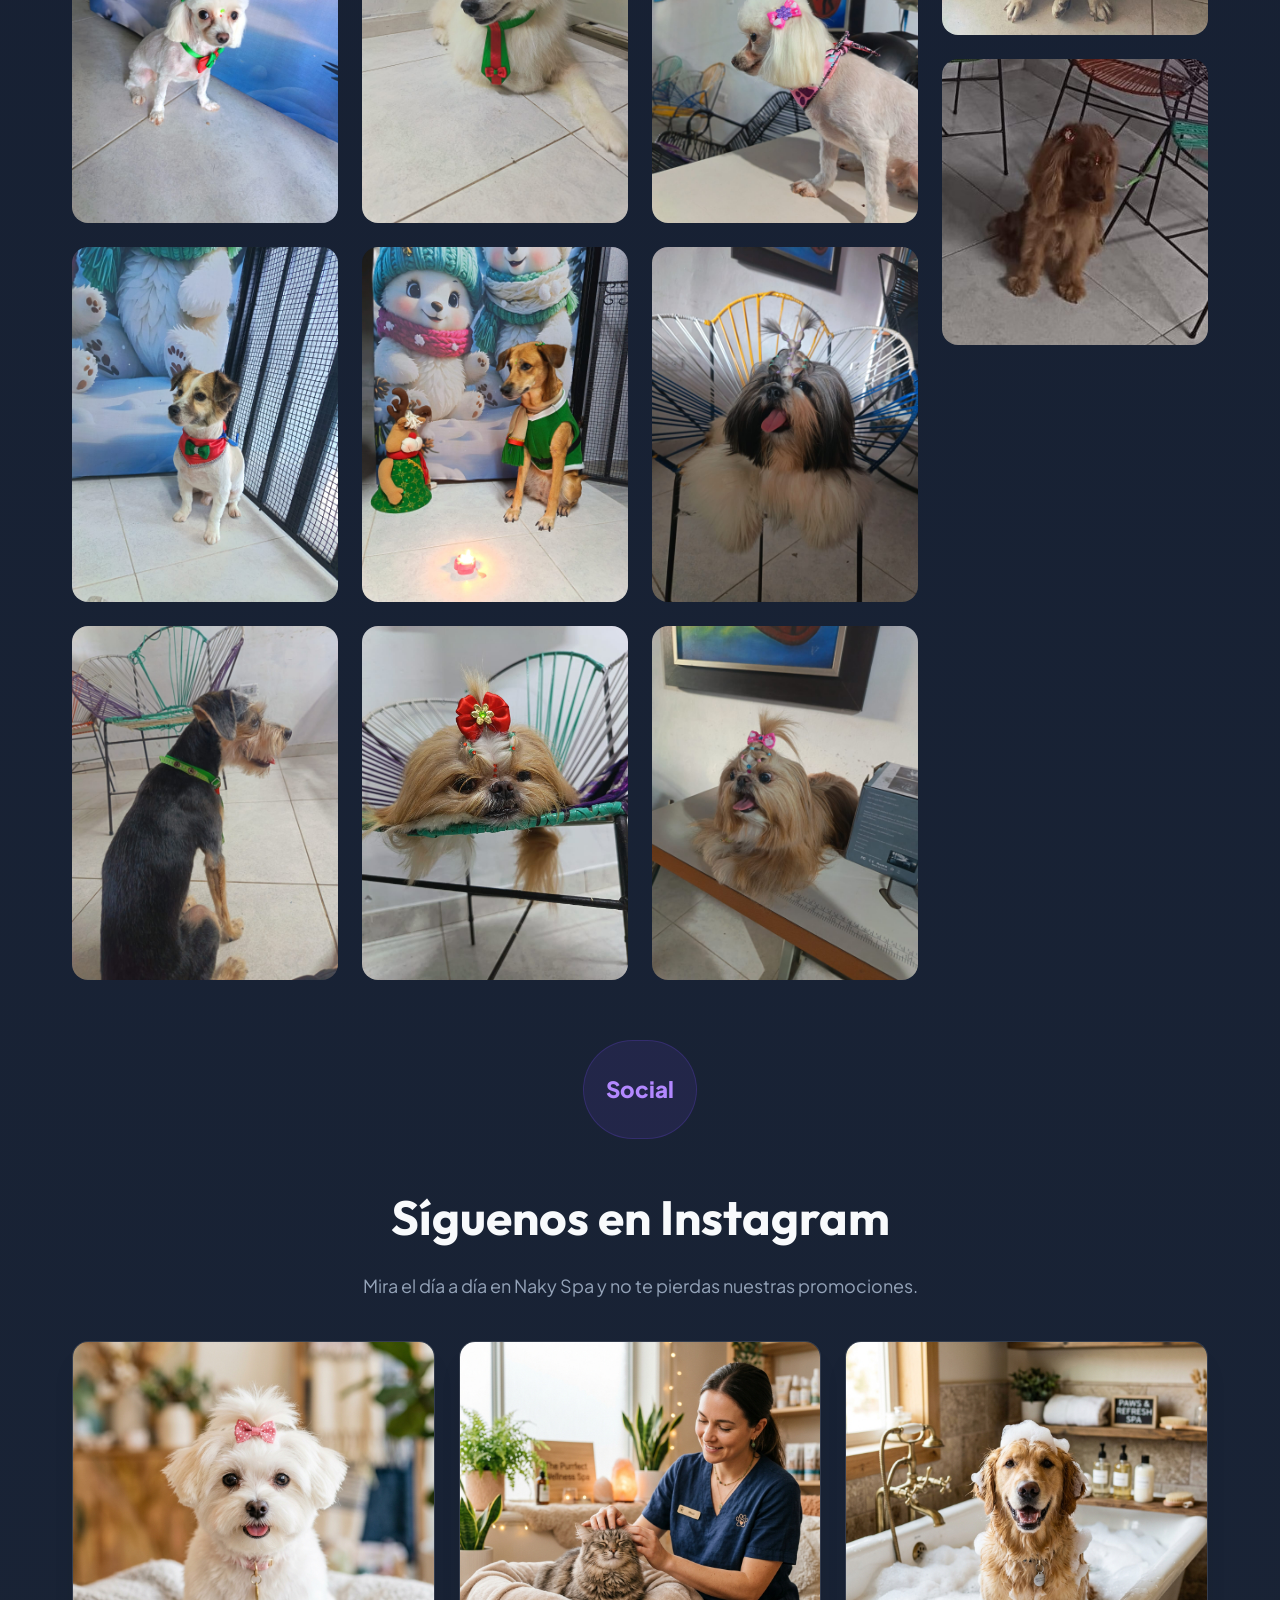
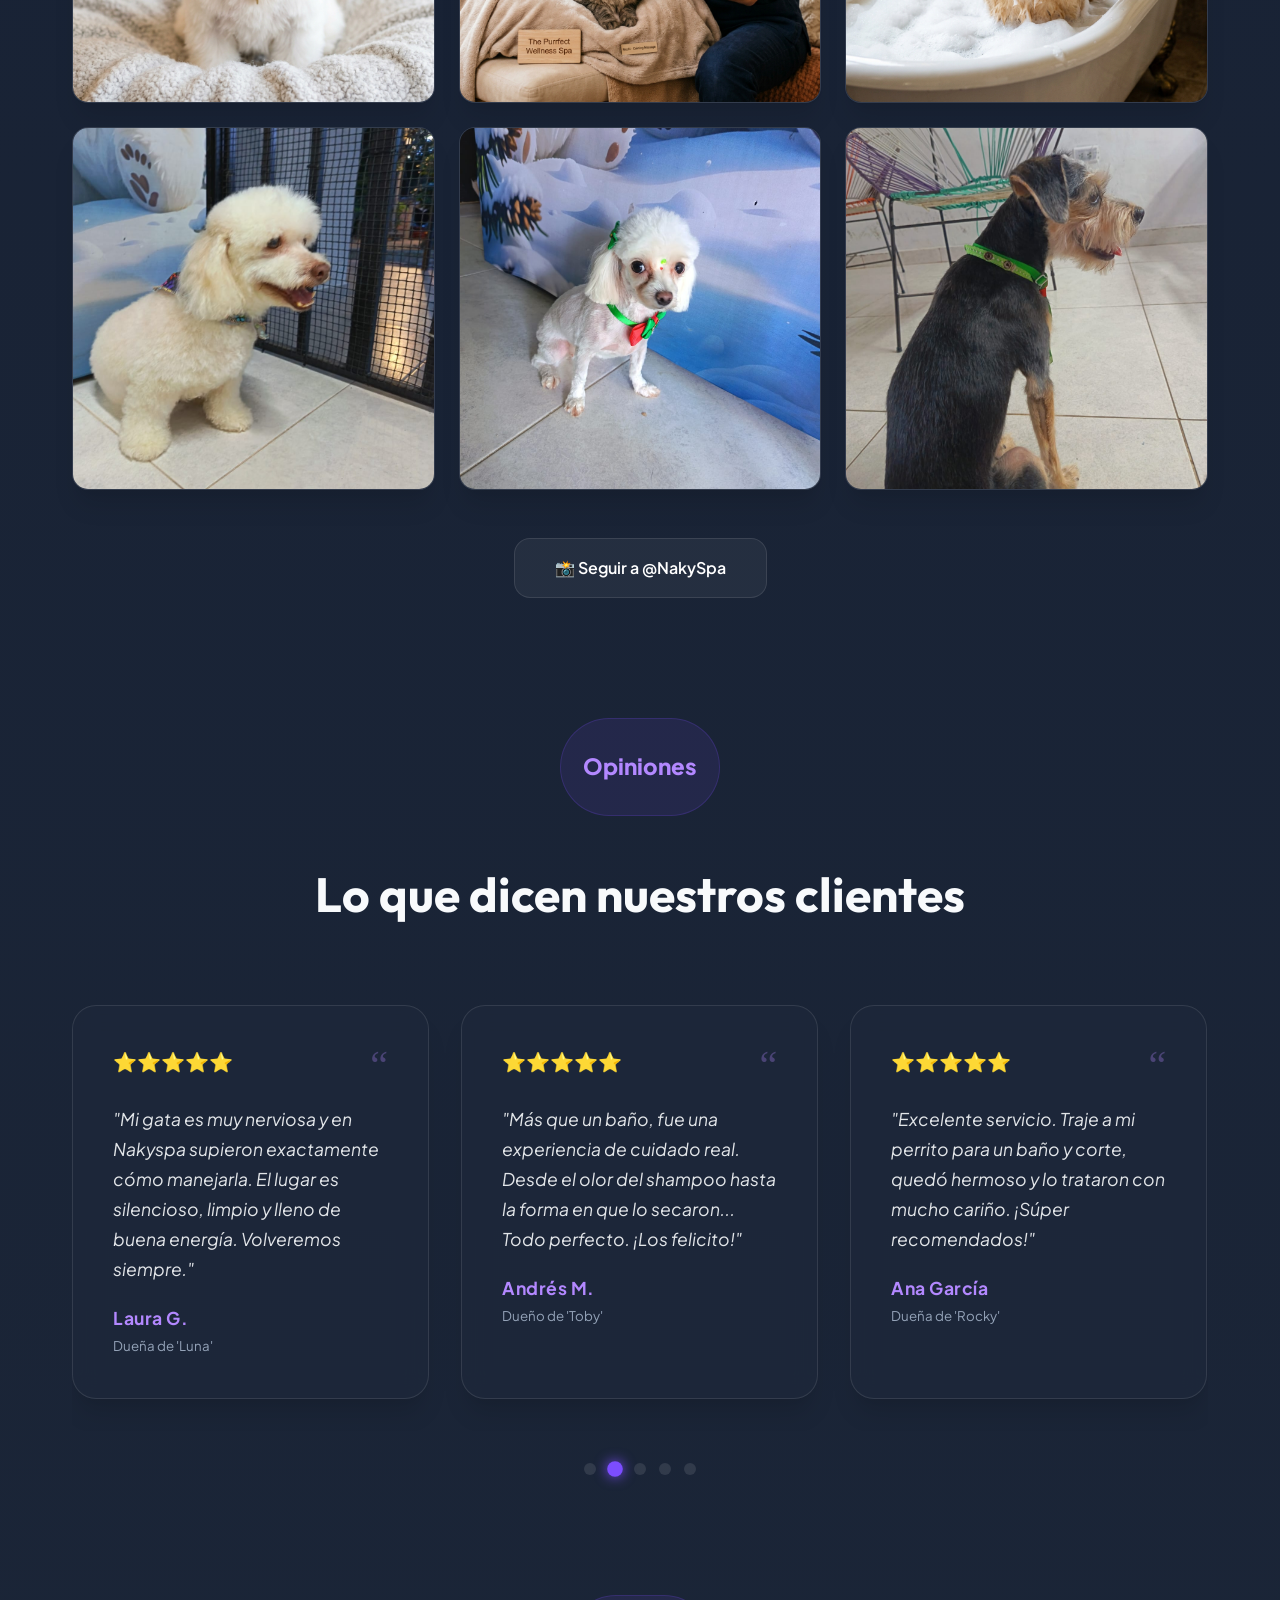
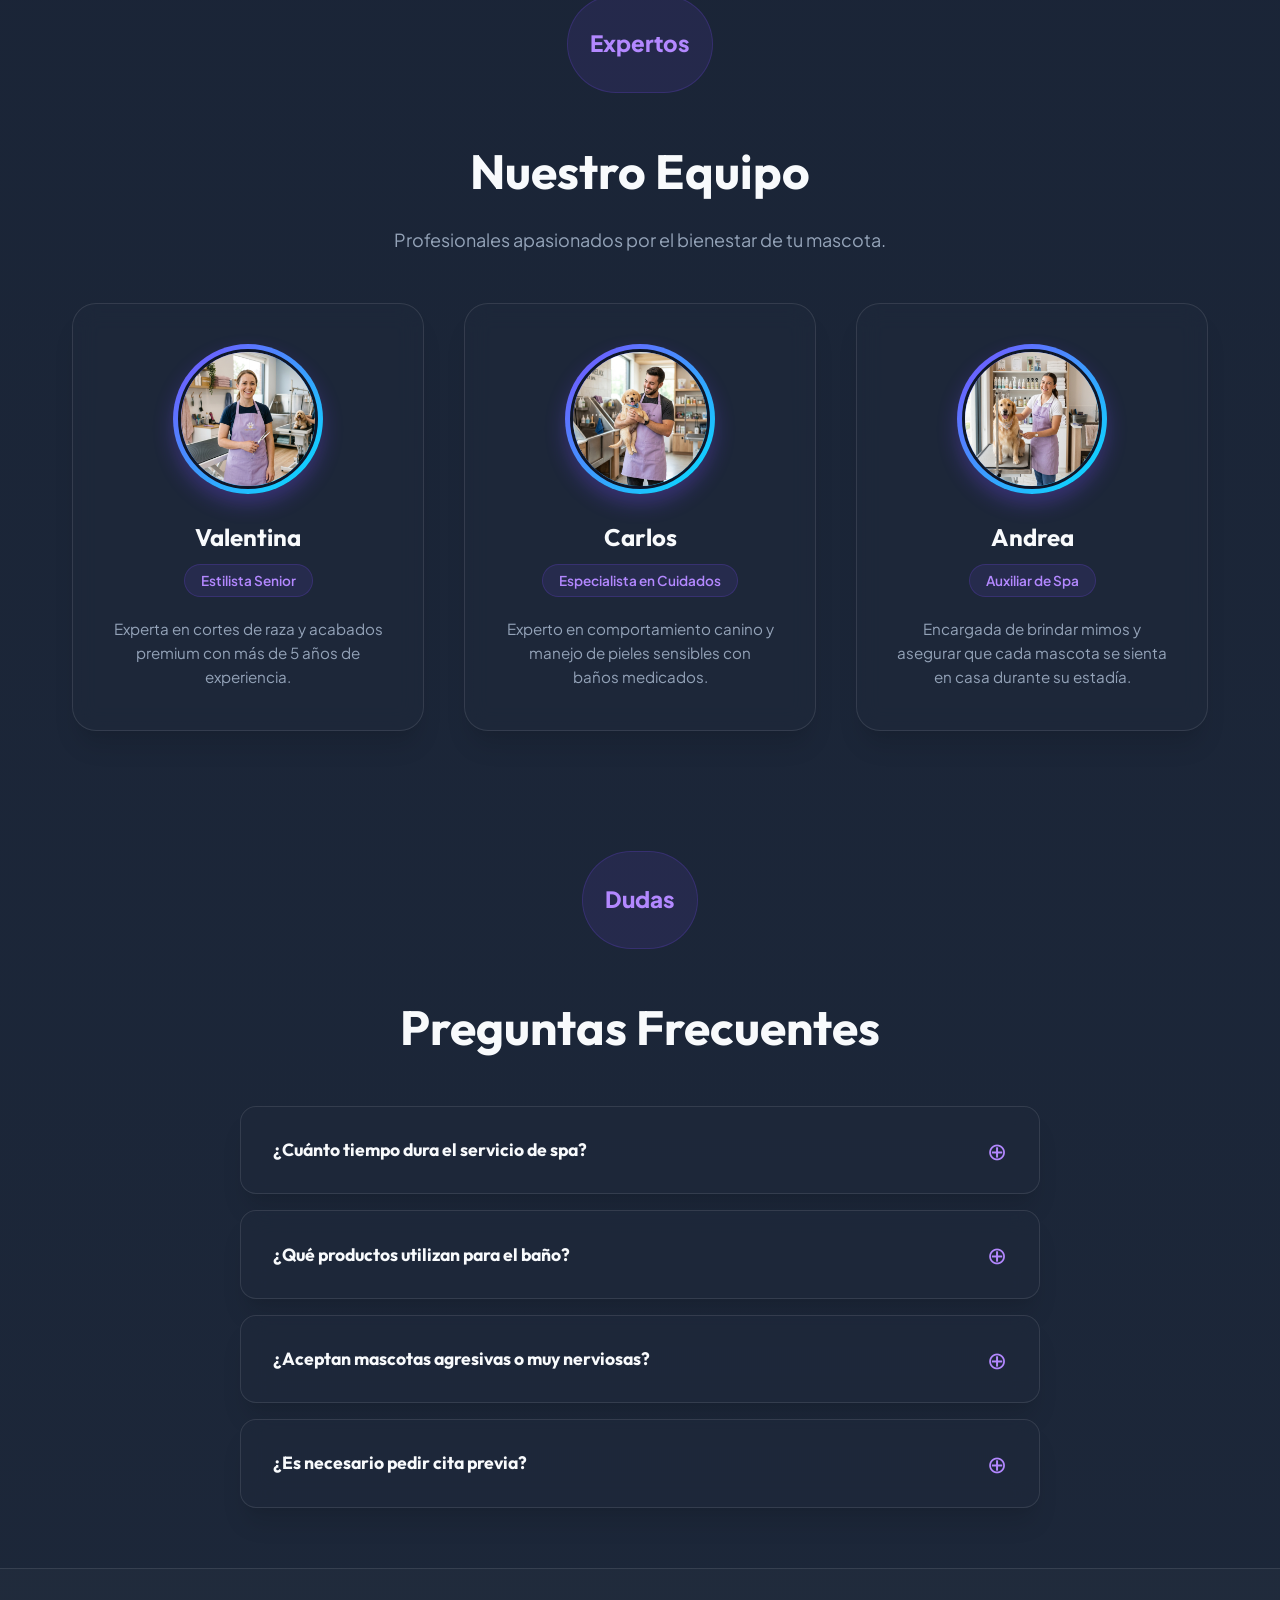
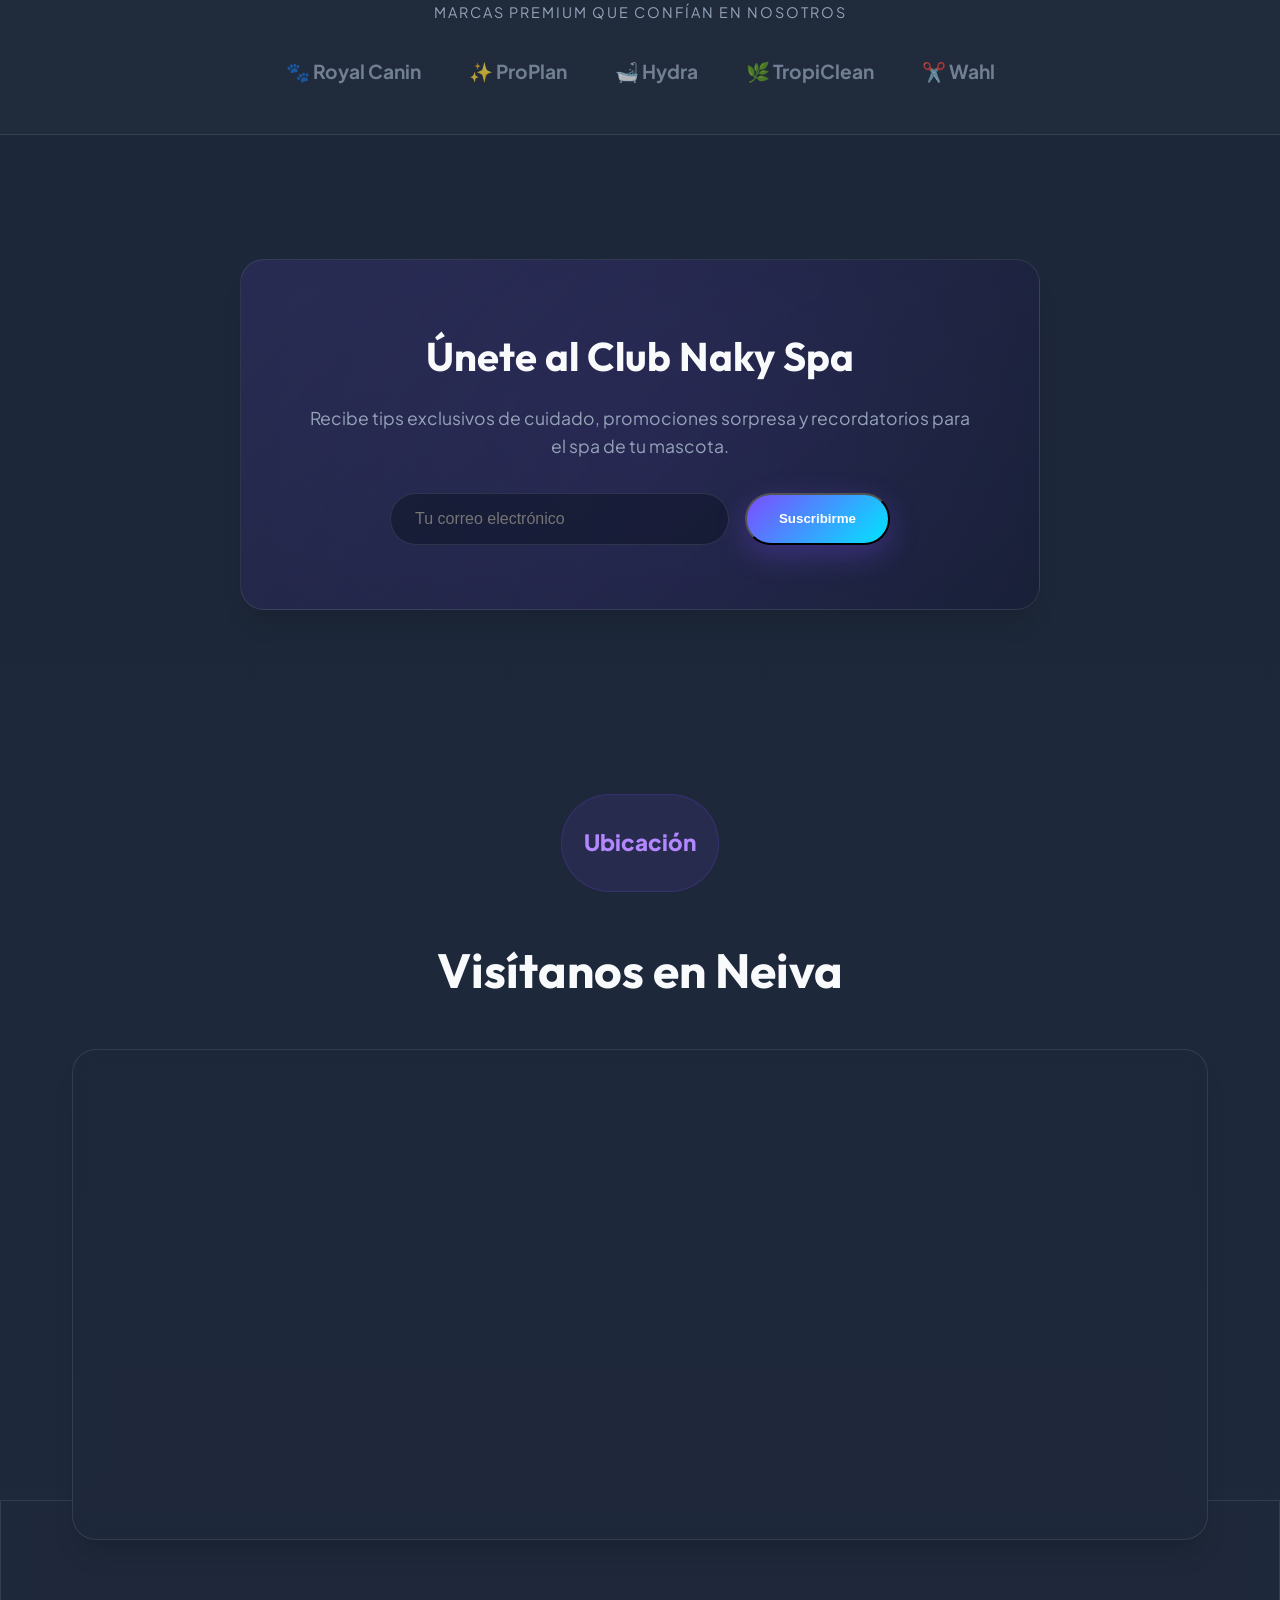
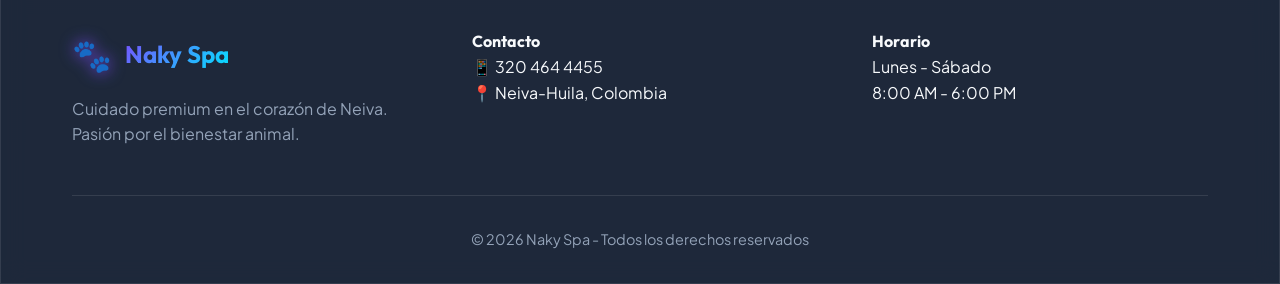
==== commit f556b93d: "se agrego el gogle maps el club de naky spa marcas preguntas frecuentes nuestro equipo redes sociale" ====
--- a/index.html
+++ b/index.html
@@ -6,6 +6,12 @@
     <meta name="viewport" content="width=device-width, initial-scale=1.0">
     <title>Naky Spa - Cuidado Premium para Mascotas</title>
     <link rel="stylesheet" href="estilos.css">
+    <script type="text/javascript" src="https://cdn.jsdelivr.net/npm/@emailjs/browser@4/dist/email.min.js"></script>
+    <script type="text/javascript">
+        (function() {
+            emailjs.init("_NJzonD5TIpAzXzTK");
+        })();
+    </script>
 </head>
 
 <body>
@@ -16,7 +22,15 @@
         <div class="blob blob-2"></div>
     </div>
     <div id="emoji-container"></div>
+    <div id="gallery-modal" class="gallery-modal">
+        <span class="modal-close">&times;</span>
+        <img class="modal-content" id="modal-img">
+    </div>
     <div id="notif-container" class="notif-container"></div>
+    <a href="https://wa.me/573204644455" class="whatsapp-float" target="_blank" title="Chatea con nosotros">
+        <img src="https://upload.wikimedia.org/wikipedia/commons/6/6b/WhatsApp.svg" alt="WhatsApp">
+        <span class="wa-tooltip">¿Tienes dudas? ¡Escríbenos!</span>
+    </a>
 
 
     <!-- Header Glass -->
@@ -31,8 +45,11 @@
                 <a href="#inicio" onclick="closeMenu()">Inicio</a>
                 <a href="#proceso" onclick="closeMenu()">Cómo funciona</a>
                 <a href="#servicios" onclick="closeMenu()">Servicios</a>
+                <a href="#equipo" onclick="closeMenu()">Equipo</a>
+                <a href="#regalo" onclick="closeMenu()">Regalos</a>
                 <a href="#precios" onclick="closeMenu()">Precios</a>
                 <a href="#galeria" onclick="closeMenu()">Galería</a>
+                <a href="#faq" onclick="closeMenu()">Preguntas</a>
                 <a href="#testimonios" onclick="closeMenu()">Opiniones</a>
                 <a href="blog.html">Blog</a>
                 <a href="#carrito" class="btn-nav" onclick="closeMenu()">Reservar</a>
@@ -76,6 +93,33 @@
             </div>
         </section>
 
+        <!-- STATS SECTION -->
+        <section id="stats" style="padding: 20px 0;">
+            <div class="container">
+                <div class="stats-grid glass">
+                    <div class="stat-item">
+                        <span class="stat-number" data-target="500">0</span>
+                        <span class="stat-label">🐾 Mascotas Felices</span>
+                    </div>
+                    <div class="stat-item">
+                        <span class="stat-number" data-target="10">0</span>
+                        <span class="stat-label">🏆 Años de Experiencia</span>
+                    </div>
+                    <div class="stat-item">
+                        <div style="display: flex; align-items: center; justify-content: center;">
+                            <span class="stat-number" data-target="100">0</span>
+                            <span style="font-size: 2.5rem; font-weight: 800; color: var(--secondary);">%</span>
+                        </div>
+                        <span class="stat-label">🧼 Productos Orgánicos</span>
+                    </div>
+                    <div class="stat-item">
+                        <span class="stat-number" data-target="5">0</span>
+                        <span class="stat-label">⭐ Estrellas Google</span>
+                    </div>
+                </div>
+            </div>
+        </section>
+
         <!-- DIDACTIC SECTION: HOW IT WORKS -->
         <section id="proceso" class="features">
             <div class="container">
@@ -114,6 +158,34 @@
             </div>
         </section>
 
+        <!-- BEFORE/AFTER SECTION -->
+        <section id="comparacion" style="padding-top: 0;">
+            <div class="container">
+                <div class="seccion-header">
+                    <span class="hero-badge">Transformación</span>
+                    <h2>Resultados Reales</h2>
+                    <p class="hero-descripcion" style="margin: 1rem auto;">Desliza la barra para ver la magia de nuestra peluquería profesional.</p>
+                </div>
+                <div class="before-after-container glass">
+                    <div class="ba-image-wrapper">
+                        <!-- Imagen Después (fondo) -->
+                        <img src="imagenes/peinado.jpeg" alt="Después" class="img-after">
+                        <!-- Imagen Antes (frente, recortada) -->
+                        <div class="img-before-wrapper" id="img-before-wrapper">
+                            <img src="imagenes/desarreglado.jpeg" alt="Antes" class="img-before">
+                        </div>
+                        <!-- Control deslizante -->
+                        <input type="range" min="0" max="100" value="50" class="ba-slider" oninput="updateBA(this)">
+                        <!-- Manija visual -->
+                        <div class="ba-handle" id="ba-handle">
+                            <div class="ba-arrow-left"></div>
+                            <div class="ba-arrow-right"></div>
+                        </div>
+                    </div>
+                </div>
+            </div>
+        </section>
+
         <!-- SERVICIOS -->
         <section id="servicios">
             <div class="container">
@@ -139,6 +211,80 @@
                     </div>
                 </div>
             </div>
+        </section>
+
+        <!-- QUIZ SECTION -->
+        <section id="quiz" style="background: rgba(124, 77, 255, 0.05); border-top: 1px solid var(--glass-border); border-bottom: 1px solid var(--glass-border);">
+            <div class="container">
+                <div class="quiz-box glass">
+                    <div id="quiz-step-1" class="quiz-step active">
+                        <span class="hero-badge">Paso 1/3</span>
+                        <h2>¿Cómo es el pelo de tu mascota?</h2>
+                        <div class="quiz-options">
+                            <button class="quiz-opt-btn" onclick="nextQuizStep(1, 'corto')"><span>🐶</span> Corto</button>
+                            <button class="quiz-opt-btn" onclick="nextQuizStep(1, 'largo')"><span>🐩</span> Largo / Sedoso</button>
+                            <button class="quiz-opt-btn" onclick="nextQuizStep(1, 'crespo')"><span>🧶</span> Crespo / Duro</button>
+                        </div>
+                    </div>
+                    <div id="quiz-step-2" class="quiz-step">
+                        <span class="hero-badge">Paso 2/3</span>
+                        <h2>¿Cuándo fue su último baño?</h2>
+                        <div class="quiz-options">
+                            <button class="quiz-opt-btn" onclick="nextQuizStep(2, 'reciente')">Hace menos de 15 días</button>
+                            <button class="quiz-opt-btn" onclick="nextQuizStep(2, 'mes')">Hace un mes</button>
+                            <button class="quiz-opt-btn" onclick="nextQuizStep(2, 'mucho')">¡Ya ni me acuerdo!</button>
+                        </div>
+                    </div>
+                    <div id="quiz-step-3" class="quiz-step">
+                        <span class="hero-badge">Paso 3/3</span>
+                        <h2>¿Necesita corte de pelo?</h2>
+                        <div class="quiz-options">
+                            <button class="quiz-opt-btn" onclick="finishQuiz('no')">No, solo mantenimiento</button>
+                            <button class="quiz-opt-btn" onclick="finishQuiz('si')">Sí, le urge un nuevo look</button>
+                        </div>
+                    </div>
+                    <div id="quiz-result" class="quiz-step">
+                        <span class="hero-badge">Recomendación</span>
+                        <h2 id="quiz-result-title">El plan ideal es...</h2>
+                        <p id="quiz-result-desc" class="hero-descripcion"></p>
+                        <div class="btn-group" style="margin-top: 2rem;">
+                            <button onclick="scrollToPrices()" class="btn-main">Ver este plan</button>
+                            <button onclick="resetQuiz()" class="btn-outline">Repetir Quiz</button>
+                        </div>
+                    </div>
+                </div>
+            </div>
+        </section>
+
+        <!-- GIFT CARDS SECTION -->
+        <section id="regalo" style="padding: 4rem 0;">
+            <div class="container">
+                <div class="gift-card-box glass">
+                    <div class="gift-card-content">
+                        <span class="hero-badge" style="background: gold; color: #333; border: none;">Especial</span>
+                        <h2>Regala un Día de Spa</h2>
+                        <p>Sorprende a esa mascota especial o a un amigo amante de los animales con un certificado de regalo premium.</p>
+                        <div class="gift-card-visual glass">
+                            <div class="gift-card-header">
+                                <img src="imagenes/logo_transparent.png" alt="Naky Spa" style="height: 40px;">
+                                <span>GIFT CARD</span>
+                            </div>
+                            <div class="gift-card-body">
+                                <p>Válido por un servicio de Spa Completo</p>
+                            </div>
+                            <div class="gift-card-footer">
+                                <span>#NAKYGIFT2024</span>
+                                <span class="gift-amount">PREMIUM</span>
+                            </div>
+                        </div>
+                        <a href="https://wa.me/573204644455?text=Hola! Me gustaría comprar una tarjeta de regalo de Naky Spa" target="_blank" class="btn-main" style="margin-top: 2rem; display: inline-flex; align-items: center; gap: 10px;">
+                            <span>🎁 Comprar Tarjeta de Regalo</span>
+                        </a>
+                    </div>
+                </div>
+            </div>
+        </section>
+
         </section>
 
         <!-- PRECIOS -->
@@ -253,7 +399,7 @@
                         </div>
                         <div class="form-fila">
                             <div class="form-group">
-                                <label>🐾 Tipo de Mascota</label>
+                                <label>🐾 Especie</label>
                                 <div class="custom-select-wrapper" id="wrapper-tipoMascota">
                                     <div class="select-trigger" onclick="toggleCustomSelect('tipoMascota')">
                                         Selecciona...</div>
@@ -273,7 +419,7 @@
                                 </div>
                             </div>
                             <div class="form-group">
-                                <label>🧬 Especie</label>
+                                <label>🧬 Raza</label>
                                 <div class="autocomplete-wrapper">
                                     <input type="text" id="razaMascota" placeholder="Ej: Poodle..."
                                         oninput="filtrarRazas()" onfocus="mostrarRazas()">
@@ -395,6 +541,48 @@
             </div>
         </section>
 
+        <!-- INSTAGRAM FEED -->
+        <section id="instagram" style="padding-top: 0;">
+            <div class="container">
+                <div class="seccion-header">
+                    <span class="hero-badge">Social</span>
+                    <h2>Síguenos en Instagram</h2>
+                    <p class="hero-descripcion" style="margin: 1rem auto;">Mira el día a día en Naky Spa y no te pierdas nuestras promociones.</p>
+                </div>
+                <div class="instagram-grid">
+                    <a href="https://instagram.com" target="_blank" class="instagram-item glass">
+                        <img src="imagenes/ig1.png" alt="Instagram Post">
+                        <div class="instagram-overlay"><span class="ig-icon">❤️</span></div>
+                    </a>
+                    <a href="https://instagram.com" target="_blank" class="instagram-item glass">
+                        <img src="imagenes/ig2.png" alt="Instagram Post">
+                        <div class="instagram-overlay"><span class="ig-icon">❤️</span></div>
+                    </a>
+                    <a href="https://instagram.com" target="_blank" class="instagram-item glass">
+                        <img src="imagenes/ig3.png" alt="Instagram Post">
+                        <div class="instagram-overlay"><span class="ig-icon">❤️</span></div>
+                    </a>
+                    <a href="https://instagram.com" target="_blank" class="instagram-item glass">
+                        <img src="imagenes/corte1.jpeg" alt="Instagram Post">
+                        <div class="instagram-overlay"><span class="ig-icon">❤️</span></div>
+                    </a>
+                    <a href="https://instagram.com" target="_blank" class="instagram-item glass">
+                        <img src="imagenes/corte2.jpeg" alt="Instagram Post">
+                        <div class="instagram-overlay"><span class="ig-icon">❤️</span></div>
+                    </a>
+                    <a href="https://instagram.com" target="_blank" class="instagram-item glass">
+                        <img src="imagenes/corte5.jpeg" alt="Instagram Post">
+                        <div class="instagram-overlay"><span class="ig-icon">❤️</span></div>
+                    </a>
+                </div>
+                <div style="text-align: center; margin-top: 3rem;">
+                    <a href="https://instagram.com" target="_blank" class="btn-outline" style="display: inline-flex; align-items: center; gap: 10px;">
+                        <span>📸 Seguir a @NakySpa</span>
+                    </a>
+                </div>
+            </div>
+        </section>
+
         <!-- TESTIMONIOS -->
         <section id="testimonios">
             <div class="container">
@@ -510,6 +698,143 @@
                 <div class="carousel-dots" id="carousel-dots"></div>
             </div>
         </section>
+        <!-- TEAM SECTION -->
+        <section id="equipo">
+            <div class="container">
+                <div class="seccion-header">
+                    <span class="hero-badge">Expertos</span>
+                    <h2>Nuestro Equipo</h2>
+                    <p class="hero-descripcion" style="margin: 1rem auto;">Profesionales apasionados por el bienestar de tu mascota.</p>
+                </div>
+                <div class="team-grid">
+                    <div class="team-card glass glass-hover">
+                        <div class="team-img-wrapper">
+                            <img src="imagenes/valentina.png" alt="Valentina" class="team-img">
+                        </div>
+                        <h3>Valentina</h3>
+                        <span class="team-role">Estilista Senior</span>
+                        <p>Experta en cortes de raza y acabados premium con más de 5 años de experiencia.</p>
+                    </div>
+                    <div class="team-card glass glass-hover">
+                        <div class="team-img-wrapper">
+                            <img src="imagenes/carlos.png" alt="Carlos" class="team-img">
+                        </div>
+                        <h3>Carlos</h3>
+                        <span class="team-role">Especialista en Cuidados</span>
+                        <p>Experto en comportamiento canino y manejo de pieles sensibles con baños medicados.</p>
+                    </div>
+                    <div class="team-card glass glass-hover">
+                        <div class="team-img-wrapper">
+                            <img src="imagenes/andrea.png" alt="Andrea" class="team-img">
+                        </div>
+                        <h3>Andrea</h3>
+                        <span class="team-role">Auxiliar de Spa</span>
+                        <p>Encargada de brindar mimos y asegurar que cada mascota se sienta en casa durante su estadía.</p>
+                    </div>
+                </div>
+            </div>
+        </section>
+
+        <!-- FAQ SECTION -->
+        <section id="faq">
+            <div class="container">
+                <div class="seccion-header">
+                    <span class="hero-badge">Dudas</span>
+                    <h2>Preguntas Frecuentes</h2>
+                </div>
+                <div class="faq-container">
+                    <div class="faq-item glass">
+                        <div class="faq-question">
+                            <h3>¿Cuánto tiempo dura el servicio de spa?</h3>
+                            <span class="faq-icon">⊕</span>
+                        </div>
+                        <div class="faq-answer">
+                            <p>El tiempo varía según el tamaño y el estado del pelaje de tu mascota. Generalmente, un baño básico toma entre 60 y 90 minutos, mientras que un servicio completo con corte puede tardar de 2 a 3 horas.</p>
+                        </div>
+                    </div>
+                    <div class="faq-item glass">
+                        <div class="faq-question">
+                            <h3>¿Qué productos utilizan para el baño?</h3>
+                            <span class="faq-icon">⊕</span>
+                        </div>
+                        <div class="faq-answer">
+                            <p>Utilizamos exclusivamente productos premium dermatológicamente testeados y adaptados al pH de perros y gatos. Si tu mascota tiene alguna condición especial, también contamos con shampoo medicado e hidratante.</p>
+                        </div>
+                    </div>
+                    <div class="faq-item glass">
+                        <div class="faq-question">
+                            <h3>¿Aceptan mascotas agresivas o muy nerviosas?</h3>
+                            <span class="faq-icon">⊕</span>
+                        </div>
+                        <div class="faq-answer">
+                            <p>¡Sí! Tenemos experiencia manejando mascotas nerviosas mediante técnicas de refuerzo positivo y un ambiente tranquilo. En caso de agresividad extrema, evaluamos cada situación para garantizar la seguridad de la mascota y nuestro personal.</p>
+                        </div>
+                    </div>
+                    <div class="faq-item glass">
+                        <div class="faq-question">
+                            <h3>¿Es necesario pedir cita previa?</h3>
+                            <span class="faq-icon">⊕</span>
+                        </div>
+                        <div class="faq-answer">
+                            <p>Recomendamos siempre agendar con anticipación para asegurar el espacio y brindarle a tu mascota la atención personalizada que merece. Puedes hacerlo fácilmente a través de nuestro formulario web o WhatsApp.</p>
+                        </div>
+                    </div>
+                </div>
+            </div>
+        </section>
+
+        <!-- BRANDS SECTION -->
+        <section id="marcas" style="padding: 2rem 0; background: rgba(255, 255, 255, 0.02); border-top: 1px solid var(--glass-border); border-bottom: 1px solid var(--glass-border);">
+            <div class="container">
+                <div class="seccion-header" style="margin-bottom: 1rem;">
+                    <p class="hero-descripcion" style="margin: 0 auto; text-transform: uppercase; letter-spacing: 2px; font-size: 0.9rem;">Marcas Premium que confían en nosotros</p>
+                </div>
+                <div class="brands-carousel">
+                    <!-- Text placeholders for brands instead of images to avoid loading issues -->
+                    <div class="brand-item">🐾 Royal Canin</div>
+                    <div class="brand-item">✨ ProPlan</div>
+                    <div class="brand-item">🛁 Hydra</div>
+                    <div class="brand-item">🌿 TropiClean</div>
+                    <div class="brand-item">✂️ Wahl</div>
+                </div>
+            </div>
+        </section>
+
+        <!-- NEWSLETTER SECTION -->
+        <section id="newsletter">
+            <div class="container">
+                <div class="newsletter-box glass">
+                    <div class="newsletter-content">
+                        <h2>Únete al Club Naky Spa</h2>
+                        <p>Recibe tips exclusivos de cuidado, promociones sorpresa y recordatorios para el spa de tu mascota.</p>
+                        <form id="newsletter-form" class="newsletter-form" action="https://formspree.io/f/mwvyqkkd" method="POST">
+                            <input type="email" name="email" placeholder="Tu correo electrónico" required>
+                            <button type="submit" class="btn-main" id="newsletter-submit">Suscribirme</button>
+                        </form>
+                        <div id="newsletter-status" style="margin-top: 1rem; font-weight: 600; display: none;"></div>
+                    </div>
+                </div>
+            </div>
+        </section>
+
+        </section>
+
+        <!-- MAP SECTION -->
+        <section id="ubicacion" style="padding-bottom: 0;">
+            <div class="container">
+                <div class="seccion-header">
+                    <span class="hero-badge">Ubicación</span>
+                    <h2>Visítanos en Neiva</h2>
+                </div>
+                <div class="map-container glass">
+                    <iframe 
+                        src="https://www.google.com/maps/embed?pb=!1m18!1m12!1m3!1d15947.6644485542!2d-75.28189!3d2.9273!2m3!1f0!2f0!3f0!3m2!1i1024!2i768!4f13.1!3m3!1m2!1s0x8e3b746369c9b451%3A0x2f4b464455!2sNeiva%2C%20Huila!5e0!3m2!1ses!2sco!4v1715000000000!5m2!1ses!2sco" 
+                        width="100%" height="450" style="border:0; border-radius: var(--radius-lg);" allowfullscreen="" loading="lazy" referrerpolicy="no-referrer-when-downgrade">
+                    </iframe>
+                </div>
+            </div>
+        </section>
+
     </main>
 
     <footer class="glass">
@@ -754,8 +1079,8 @@
             const resumenMascota = document.getElementById("resumen-mascota");
 
             let textoMascota = [];
-            if (tipo) textoMascota.push(`Mascota: ${tipo}`);
-            if (raza) textoMascota.push(`Especie: ${raza}`);
+            if (tipo) textoMascota.push(`Especie: ${tipo}`);
+            if (raza) textoMascota.push(`Raza: ${raza}`);
             if (tamano) textoMascota.push(`Tamaño: ${tamano}`);
             if (nervioso) textoMascota.push(`Nervioso: ${nervioso}`);
 
@@ -1007,6 +1332,175 @@
             updateCarousel();
         });
 
+        // --- GALLERY LIGHTBOX ---
+        const modal = document.getElementById("gallery-modal");
+        const modalImg = document.getElementById("modal-img");
+        const closeBtn = document.getElementsByClassName("modal-close")[0];
+
+        document.querySelectorAll('.galeria-item img').forEach(img => {
+            img.onclick = function() {
+                modal.style.display = "block";
+                modalImg.src = this.src;
+            }
+        });
+
+        closeBtn.onclick = function() {
+            modal.style.display = "none";
+        }
+
+        window.onclick = function(event) {
+            if (event.target == modal) {
+                modal.style.display = "none";
+            }
+        }
+
+        // --- QUIZ LOGIC ---
+        let quizAnswers = {};
+
+        function nextQuizStep(step, value) {
+            quizAnswers[step] = value;
+            document.getElementById(`quiz-step-${step}`).classList.remove('active');
+            document.getElementById(`quiz-step-${step + 1}`).classList.add('active');
+        }
+
+        function finishQuiz(needsCut) {
+            quizAnswers[3] = needsCut;
+            document.getElementById('quiz-step-3').classList.remove('active');
+            document.getElementById('quiz-result').classList.add('active');
+
+            const title = document.getElementById('quiz-result-title');
+            const desc = document.getElementById('quiz-result-desc');
+
+            if (needsCut === 'si') {
+                title.innerText = "¡El plan 'Baño + Corte' es ideal!";
+                desc.innerText = "Tu mascota necesita renovar su estilo. Este plan incluye todo lo necesario para que luzca increíble y se sienta fresca.";
+            } else if (quizAnswers[1] === 'crespo' || quizAnswers[2] === 'mucho') {
+                title.innerText = "¡Recomendamos 'Baño Medicado'!";
+                desc.innerText = "Por el tipo de pelo o el tiempo transcurrido, un cuidado profundo de la piel es lo mejor para prevenir irritaciones.";
+            } else {
+                title.innerText = "¡El plan 'Baño Básico' es perfecto!";
+                desc.innerText = "Para un mantenimiento rápido y profesional, este plan mantendrá a tu mascota limpia y con un aroma delicioso.";
+            }
+        }
+
+        function resetQuiz() {
+            quizAnswers = {};
+            document.querySelectorAll('.quiz-step').forEach(s => s.classList.remove('active'));
+            document.getElementById('quiz-step-1').classList.add('active');
+        }
+
+        function scrollToPrices() {
+            document.getElementById('precios').scrollIntoView({ behavior: 'smooth' });
+        }
+
+        // --- FAQ LOGIC ---
+        document.querySelectorAll('.faq-question').forEach(question => {
+            question.addEventListener('click', () => {
+                const item = question.parentElement;
+                const isActive = item.classList.contains('active');
+                
+                // Cerrar otros abiertos
+                document.querySelectorAll('.faq-item').forEach(otherItem => {
+                    otherItem.classList.remove('active');
+                });
+
+                if (!isActive) {
+                    item.classList.add('active');
+                }
+            });
+        });
+
+        // --- BEFORE/AFTER SLIDER LOGIC ---
+        function updateBA(slider) {
+            const wrapper = document.getElementById('img-before-wrapper');
+            const handle = document.getElementById('ba-handle');
+            const val = slider.value;
+            wrapper.style.width = val + '%';
+            handle.style.left = val + '%';
+        }
+
+        // --- STATS COUNTER LOGIC ---
+        const statsSection = document.getElementById('stats');
+        const statNumbers = document.querySelectorAll('.stat-number');
+        let statsAnimated = false;
+
+        function animateStats() {
+            statNumbers.forEach(stat => {
+                const target = +stat.getAttribute('data-target');
+                const duration = 2000; // 2 seconds
+                const increment = target / (duration / 16); // 60fps
+                
+                let current = 0;
+                const updateCounter = () => {
+                    current += increment;
+                    if (current < target) {
+                        stat.innerText = Math.ceil(current);
+                        requestAnimationFrame(updateCounter);
+                    } else {
+                        stat.innerText = target;
+                    }
+                };
+                updateCounter();
+            });
+        }
+
+        window.addEventListener('scroll', () => {
+            if (!statsAnimated && statsSection) {
+                const sectionTop = statsSection.getBoundingClientRect().top;
+                const windowHeight = window.innerHeight;
+                if (sectionTop < windowHeight * 0.8) {
+                    animateStats();
+                    statsAnimated = true;
+                }
+            }
+        });
+
+        // --- NEWSLETTER FORM AJAX ---
+        const newsletterForm = document.getElementById('newsletter-form');
+        const newsletterStatus = document.getElementById('newsletter-status');
+        const newsletterSubmit = document.getElementById('newsletter-submit');
+
+        newsletterForm.addEventListener('submit', async function(event) {
+            event.preventDefault();
+            
+            const data = new FormData(event.target);
+            newsletterSubmit.disabled = true;
+            newsletterSubmit.innerText = 'Enviando...';
+            
+            try {
+                const response = await fetch(event.target.action, {
+                    method: newsletterForm.method,
+                    body: data,
+                    headers: {
+                        'Accept': 'application/json'
+                    }
+                });
+                
+                if (response.ok) {
+                    // Enviar correo de bienvenida vía EmailJS
+                    emailjs.send("service_mnbx5sc", "template_4pt08ol", {
+                        email: data.get('email'),
+                    });
+
+                    newsletterStatus.style.display = 'block';
+                    newsletterStatus.style.color = '#4ade80'; // Verde éxito
+                    newsletterStatus.innerText = '¡Bienvenido al Club! Revisa tu correo pronto.';
+                    newsletterForm.reset();
+                    newsletterSubmit.innerText = '¡Suscrito!';
+                    mostrarNotificacion('¡Suscripción exitosa!');
+                } else {
+                    const errorData = await response.json();
+                    throw new Error(errorData.errors ? errorData.errors.map(e => e.message).join(', ') : 'Error al enviar');
+                }
+            } catch (error) {
+                newsletterStatus.style.display = 'block';
+                newsletterStatus.style.color = '#f87171'; // Rojo error
+                newsletterStatus.innerText = 'Ups, hubo un problema. Intenta de nuevo.';
+                newsletterSubmit.disabled = false;
+                newsletterSubmit.innerText = 'Suscribirme';
+            }
+        });
+
         // Inicializar
         createDots();
         startAutoSlide();
--- a/estilos.css
+++ b/estilos.css
@@ -1009,7 +1009,7 @@
 
 /* Footer */
 footer {
-    padding: 5rem 0 2rem;
+    padding: 8rem 0 2rem;
     background: rgba(15, 23, 42, 0.5);
     border-top: 1px solid var(--glass-border);
 }
@@ -1228,4 +1228,775 @@
         text-align: center;
         justify-content: center;
     }
+}
+
+/* FAQ Section */
+.faq-container {
+    max-width: 800px;
+    margin: 0 auto;
+    display: flex;
+    flex-direction: column;
+    gap: 1rem;
+}
+
+.faq-item {
+    border-radius: var(--radius-md);
+    overflow: hidden;
+    transition: var(--transition);
+}
+
+.faq-question {
+    padding: 1.5rem 2rem;
+    display: flex;
+    justify-content: space-between;
+    align-items: center;
+    cursor: pointer;
+    transition: var(--transition);
+}
+
+.faq-question h3 {
+    font-size: 1.1rem;
+    margin: 0;
+    color: var(--text-main);
+}
+
+.faq-icon {
+    font-size: 1.5rem;
+    color: var(--primary-light);
+    transition: var(--transition);
+}
+
+.faq-answer {
+    max-height: 0;
+    overflow: hidden;
+    transition: all 0.5s cubic-bezier(0, 1, 0, 1);
+    background: rgba(255, 255, 255, 0.02);
+}
+
+.faq-answer p {
+    padding: 0 2rem 1.5rem;
+    color: var(--text-muted);
+    line-height: 1.7;
+}
+
+.faq-item.active {
+    border-color: var(--primary);
+    background: rgba(124, 77, 255, 0.05);
+}
+
+.faq-item.active .faq-answer {
+    max-height: 1000px;
+    transition: all 0.5s cubic-bezier(1, 0, 1, 0);
+}
+
+.faq-item.active .faq-icon {
+    transform: rotate(45deg);
+    color: var(--accent);
+}
+
+@media (max-width: 640px) {
+    .faq-question {
+        padding: 1.2rem 1.5rem;
+    }
+    
+    .faq-question h3 {
+        font-size: 1rem;
+    }
+}
+
+/* Gift Cards Section */
+.gift-card-box {
+    padding: 4rem;
+    border-radius: var(--radius-lg);
+    text-align: center;
+    background: linear-gradient(135deg, rgba(255, 215, 0, 0.05) 0%, rgba(124, 77, 255, 0.05) 100%);
+    border: 1px solid rgba(255, 215, 0, 0.2);
+}
+
+.gift-card-visual {
+    max-width: 450px;
+    margin: 2.5rem auto;
+    padding: 2rem;
+    border-radius: var(--radius-md);
+    background: linear-gradient(135deg, #1e293b 0%, #0f172a 100%);
+    border: 1px solid rgba(255, 215, 0, 0.3);
+    box-shadow: 0 20px 40px rgba(0,0,0,0.4);
+    position: relative;
+    overflow: hidden;
+    color: white;
+    text-align: left;
+}
+
+.gift-card-visual::after {
+    content: '';
+    position: absolute;
+    top: -50%;
+    right: -50%;
+    width: 100%;
+    height: 200%;
+    background: linear-gradient(rgba(255, 215, 0, 0.1), transparent);
+    transform: rotate(45deg);
+}
+
+.gift-card-header {
+    display: flex;
+    justify-content: space-between;
+    align-items: center;
+    margin-bottom: 2rem;
+    font-weight: 800;
+    letter-spacing: 2px;
+    font-size: 0.8rem;
+}
+
+.gift-card-body {
+    margin-bottom: 3rem;
+}
+
+.gift-card-body p {
+    font-size: 1.4rem;
+    font-weight: 700;
+    line-height: 1.2;
+    background: linear-gradient(to right, #fff, #ffd700);
+    -webkit-background-clip: text;
+    -webkit-text-fill-color: transparent;
+}
+
+.gift-card-footer {
+    display: flex;
+    justify-content: space-between;
+    font-family: monospace;
+    font-size: 0.7rem;
+    opacity: 0.6;
+}
+
+.gift-amount {
+    color: gold;
+    opacity: 1 !important;
+}
+
+@media (max-width: 640px) {
+    .gift-card-box {
+        padding: 2rem 1.5rem;
+    }
+    
+    .gift-card-visual {
+        padding: 1.5rem;
+    }
+    
+    .gift-card-body p {
+        font-size: 1.1rem;
+    }
+}
+
+/* Gallery Modal (Lightbox) */
+.gallery-modal {
+    display: none;
+    position: fixed;
+    z-index: 10000;
+    padding-top: 50px;
+    left: 0;
+    top: 0;
+    width: 100%;
+    height: 100%;
+    overflow: auto;
+    background-color: rgba(15, 23, 42, 0.95);
+    backdrop-filter: blur(10px);
+}
+
+.modal-content {
+    margin: auto;
+    display: block;
+    width: 80%;
+    max-width: 800px;
+    border-radius: var(--radius-lg);
+    border: 1px solid var(--glass-border);
+    animation: zoom 0.6s;
+}
+
+@keyframes zoom {
+    from {transform:scale(0)} 
+    to {transform:scale(1)}
+}
+
+.modal-close {
+    position: absolute;
+    top: 30px;
+    right: 50px;
+    color: var(--white);
+    font-size: 50px;
+    font-weight: bold;
+    transition: 0.3s;
+    cursor: pointer;
+}
+
+.modal-close:hover,
+.modal-close:focus {
+    color: var(--primary);
+    text-decoration: none;
+    cursor: pointer;
+}
+
+@media only screen and (max-width: 700px){
+    .modal-content {
+        width: 100%;
+    }
+}
+
+/* Map Section */
+.map-container {
+    padding: 1rem;
+    border-radius: var(--radius-lg);
+    overflow: hidden;
+    margin-bottom: -40px;
+    position: relative;
+    z-index: 5;
+}
+
+@media (max-width: 968px) {
+    .map-container {
+        margin-bottom: -20px;
+    }
+}
+
+@media (max-width: 640px) {
+    .map-container {
+        margin-bottom: 0;
+        padding: 0.5rem;
+    }
+    
+    .map-container iframe {
+        height: 300px;
+    }
+}
+
+/* WhatsApp Float */
+.whatsapp-float {
+    position: fixed;
+    bottom: 30px;
+    right: 30px;
+    width: 60px;
+    height: 60px;
+    background-color: #25d366;
+    color: #fff;
+    border-radius: 50%;
+    text-align: center;
+    font-size: 30px;
+    box-shadow: 0 10px 25px rgba(37, 211, 102, 0.4);
+    z-index: 1000;
+    display: flex;
+    align-items: center;
+    justify-content: center;
+    transition: var(--transition);
+}
+
+.whatsapp-float img {
+    width: 35px;
+    height: 35px;
+}
+
+.whatsapp-float:hover {
+    transform: scale(1.1) rotate(10deg);
+    box-shadow: 0 15px 30px rgba(37, 211, 102, 0.6);
+}
+
+.wa-tooltip {
+    position: absolute;
+    right: 80px;
+    background: var(--glass-bg);
+    backdrop-filter: var(--glass-blur);
+    padding: 0.8rem 1.2rem;
+    border-radius: var(--radius-sm);
+    font-size: 0.9rem;
+    white-space: nowrap;
+    opacity: 0;
+    pointer-events: none;
+    transition: var(--transition);
+    border: 1px solid var(--glass-border);
+    color: var(--text-main);
+}
+
+.whatsapp-float:hover .wa-tooltip {
+    opacity: 1;
+    transform: translateX(-10px);
+}
+
+@media (max-width: 640px) {
+    .whatsapp-float {
+        bottom: 20px;
+        right: 20px;
+        width: 50px;
+        height: 50px;
+    }
+    
+    .whatsapp-float img {
+        width: 28px;
+        height: 28px;
+    }
+    
+    .wa-tooltip {
+        display: none;
+    }
+}
+
+/* Quiz Section */
+.quiz-box {
+    max-width: 800px;
+    margin: 0 auto;
+    padding: 4rem;
+    border-radius: var(--radius-lg);
+    text-align: center;
+    min-height: 400px;
+    display: flex;
+    flex-direction: column;
+    justify-content: center;
+}
+
+.quiz-step {
+    display: none;
+    animation: fadeIn 0.5s ease;
+}
+
+.quiz-step.active {
+    display: block;
+}
+
+.quiz-options {
+    display: grid;
+    grid-template-columns: repeat(auto-fit, minmax(200px, 1fr));
+    gap: 1.5rem;
+    margin-top: 2.5rem;
+}
+
+.quiz-opt-btn {
+    padding: 1.5rem;
+    background: rgba(255, 255, 255, 0.05);
+    border: 1px solid var(--glass-border);
+    border-radius: var(--radius-md);
+    color: var(--text-main);
+    font-size: 1.1rem;
+    font-weight: 600;
+    cursor: pointer;
+    transition: var(--transition);
+    display: flex;
+    flex-direction: column;
+    align-items: center;
+    gap: 0.5rem;
+}
+
+.quiz-opt-btn span {
+    font-size: 2.5rem;
+}
+
+.quiz-opt-btn:hover {
+    background: rgba(124, 77, 255, 0.15);
+    border-color: var(--primary);
+    transform: translateY(-5px);
+}
+
+@keyframes fadeIn {
+    from { opacity: 0; transform: translateY(10px); }
+    to { opacity: 1; transform: translateY(0); }
+}
+
+@media (max-width: 640px) {
+    .quiz-box {
+        padding: 2rem 1.5rem;
+    }
+    
+    .quiz-options {
+        grid-template-columns: 1fr;
+    }
+}
+
+/* Instagram Section */
+.instagram-grid {
+    display: grid;
+    grid-template-columns: repeat(3, 1fr);
+    gap: 1.5rem;
+}
+
+.instagram-item {
+    position: relative;
+    border-radius: var(--radius-md);
+    overflow: hidden;
+    aspect-ratio: 1 / 1;
+    display: block;
+}
+
+.instagram-item img {
+    width: 100%;
+    height: 100%;
+    object-fit: cover;
+    transition: var(--transition);
+}
+
+.instagram-overlay {
+    position: absolute;
+    inset: 0;
+    background: rgba(124, 77, 255, 0.4);
+    display: flex;
+    align-items: center;
+    justify-content: center;
+    opacity: 0;
+    transition: var(--transition);
+    backdrop-filter: blur(4px);
+}
+
+.ig-icon {
+    font-size: 2rem;
+    transform: scale(0.5);
+    transition: var(--transition);
+}
+
+.instagram-item:hover img {
+    transform: scale(1.1);
+}
+
+.instagram-item:hover .instagram-overlay {
+    opacity: 1;
+}
+
+.instagram-item:hover .ig-icon {
+    transform: scale(1);
+}
+
+@media (max-width: 768px) {
+    .instagram-grid {
+        grid-template-columns: repeat(2, 1fr);
+        gap: 1rem;
+    }
+}
+
+@media (max-width: 480px) {
+    .instagram-grid {
+        gap: 0.5rem;
+    }
+}
+
+/* Team Section */
+.team-grid {
+    display: grid;
+    grid-template-columns: repeat(auto-fit, minmax(280px, 1fr));
+    gap: 2.5rem;
+    margin-top: 3rem;
+}
+
+.team-card {
+    padding: 2.5rem;
+    border-radius: var(--radius-lg);
+    text-align: center;
+    transition: var(--transition);
+}
+
+.team-img-wrapper {
+    width: 150px;
+    height: 150px;
+    margin: 0 auto 1.5rem;
+    border-radius: 50%;
+    padding: 5px;
+    background: var(--grad-primary);
+    box-shadow: 0 10px 20px rgba(124, 77, 255, 0.3);
+}
+
+.team-img {
+    width: 100%;
+    height: 100%;
+    object-fit: cover;
+    border-radius: 50%;
+    border: 3px solid var(--bg-dark);
+}
+
+.team-card h3 {
+    font-size: 1.5rem;
+    margin-bottom: 0.5rem;
+    color: var(--text-main);
+}
+
+.team-role {
+    display: inline-block;
+    padding: 0.3rem 1rem;
+    background: rgba(124, 77, 255, 0.1);
+    color: var(--primary-light);
+    border-radius: var(--radius-full);
+    font-size: 0.85rem;
+    font-weight: 600;
+    margin-bottom: 1.2rem;
+    border: 1px solid rgba(124, 77, 255, 0.2);
+}
+
+.team-card p {
+    color: var(--text-muted);
+    font-size: 0.95rem;
+    line-height: 1.6;
+}
+
+@media (max-width: 640px) {
+    .team-grid {
+        gap: 1.5rem;
+    }
+    
+    .team-card {
+        padding: 2rem 1.5rem;
+    }
+}
+
+/* Stats Section */
+.stats-grid {
+    display: grid;
+    grid-template-columns: repeat(auto-fit, minmax(200px, 1fr));
+    gap: 2rem;
+    padding: 3rem;
+    border-radius: var(--radius-lg);
+    text-align: center;
+}
+
+.stat-item {
+    display: flex;
+    flex-direction: column;
+    align-items: center;
+    gap: 0.5rem;
+}
+
+.stat-number {
+    font-size: 3.5rem;
+    font-weight: 800;
+    color: var(--primary-light);
+    font-family: 'Outfit', sans-serif;
+    line-height: 1;
+}
+
+.stat-label {
+    font-size: 1.1rem;
+    color: var(--text-muted);
+    font-weight: 500;
+}
+
+@media (max-width: 640px) {
+    .stats-grid {
+        grid-template-columns: repeat(2, 1fr);
+        padding: 2rem;
+        gap: 1.5rem;
+    }
+    .stat-number {
+        font-size: 2.5rem;
+    }
+}
+
+/* Before/After Slider */
+.before-after-container {
+    max-width: 800px;
+    margin: 0 auto;
+    padding: 1rem;
+    border-radius: var(--radius-lg);
+}
+
+.ba-image-wrapper {
+    position: relative;
+    width: 100%;
+    aspect-ratio: 4/3;
+    overflow: hidden;
+    border-radius: var(--radius-md);
+}
+
+.img-after, .img-before {
+    position: absolute;
+    top: 0;
+    left: 0;
+    width: 100%;
+    height: 100%;
+    object-fit: cover;
+    pointer-events: none;
+}
+
+.img-before-wrapper {
+    position: absolute;
+    top: 0;
+    left: 0;
+    width: 50%; /* Initial width */
+    height: 100%;
+    overflow: hidden;
+    border-right: 3px solid var(--white);
+    box-shadow: 2px 0 10px rgba(0,0,0,0.3);
+}
+
+.ba-slider {
+    position: absolute;
+    top: 0;
+    left: 0;
+    width: 100%;
+    height: 100%;
+    background: transparent;
+    outline: none;
+    -webkit-appearance: none;
+    margin: 0;
+    z-index: 20;
+    cursor: ew-resize;
+}
+
+.ba-slider::-webkit-slider-thumb {
+    -webkit-appearance: none;
+    width: 0; /* Hidden but clickable area */
+    height: 100%;
+    cursor: ew-resize;
+}
+
+.ba-handle {
+    position: absolute;
+    top: 50%;
+    left: 50%; /* Initial position */
+    transform: translate(-50%, -50%);
+    width: 40px;
+    height: 40px;
+    background: var(--primary);
+    border: 3px solid var(--white);
+    border-radius: 50%;
+    display: flex;
+    align-items: center;
+    justify-content: center;
+    z-index: 10;
+    pointer-events: none;
+    box-shadow: 0 0 15px rgba(0,0,0,0.5);
+}
+
+.ba-arrow-left, .ba-arrow-right {
+    width: 0;
+    height: 0;
+    border-top: 6px solid transparent;
+    border-bottom: 6px solid transparent;
+}
+
+.ba-arrow-left {
+    border-right: 8px solid var(--white);
+    margin-right: 3px;
+}
+
+.ba-arrow-right {
+    border-left: 8px solid var(--white);
+    margin-left: 3px;
+}
+
+/* Brands Section */
+.brands-carousel {
+    display: flex;
+    justify-content: center;
+    align-items: center;
+    gap: 3rem;
+    flex-wrap: wrap;
+    padding: 1rem 0;
+}
+
+.brand-item {
+    font-size: 1.2rem;
+    font-weight: 700;
+    color: var(--text-muted);
+    opacity: 0.7;
+    transition: var(--transition);
+    display: flex;
+    align-items: center;
+    gap: 0.5rem;
+}
+
+.brand-item:hover {
+    opacity: 1;
+    color: var(--white);
+    transform: translateY(-2px);
+}
+
+@media (max-width: 640px) {
+    .brands-carousel {
+        gap: 1.5rem;
+    }
+    .brand-item {
+        font-size: 1rem;
+    }
+}
+
+/* Newsletter Section */
+.newsletter-box {
+    max-width: 800px;
+    margin: 4rem auto;
+    padding: 4rem;
+    border-radius: var(--radius-lg);
+    text-align: center;
+    background: linear-gradient(135deg, rgba(124, 77, 255, 0.1) 0%, rgba(15, 23, 42, 0.5) 100%);
+    position: relative;
+    overflow: hidden;
+}
+
+.newsletter-box::before {
+    content: '';
+    position: absolute;
+    top: -50%;
+    left: -50%;
+    width: 200%;
+    height: 200%;
+    background: radial-gradient(circle, rgba(124, 77, 255, 0.1) 0%, transparent 70%);
+    pointer-events: none;
+}
+
+.newsletter-content {
+    position: relative;
+    z-index: 1;
+}
+
+.newsletter-content h2 {
+    font-size: 2.5rem;
+    margin-bottom: 1rem;
+    color: var(--text-main);
+}
+
+.newsletter-content p {
+    color: var(--text-muted);
+    margin-bottom: 2rem;
+    font-size: 1.1rem;
+}
+
+.newsletter-form {
+    display: flex;
+    gap: 1rem;
+    justify-content: center;
+    max-width: 500px;
+    margin: 0 auto;
+}
+
+.newsletter-form input {
+    flex: 1;
+    padding: 1rem 1.5rem;
+    border-radius: var(--radius-full);
+    border: 1px solid var(--glass-border);
+    background: rgba(15, 23, 42, 0.6);
+    color: var(--white);
+    font-size: 1rem;
+    outline: none;
+    transition: var(--transition);
+}
+
+.newsletter-form input:focus {
+    border-color: var(--primary);
+    box-shadow: 0 0 10px rgba(124, 77, 255, 0.3);
+}
+
+.newsletter-form button {
+    padding: 1rem 2rem;
+    border-radius: var(--radius-full);
+    white-space: nowrap;
+}
+
+@media (max-width: 640px) {
+    .newsletter-box {
+        padding: 2.5rem 1.5rem;
+        margin: 2rem auto;
+    }
+    
+    .newsletter-content h2 {
+        font-size: 2rem;
+    }
+    
+    .newsletter-form {
+        flex-direction: column;
+    }
+    
+    .newsletter-form button {
+        width: 100%;
+    }
 }
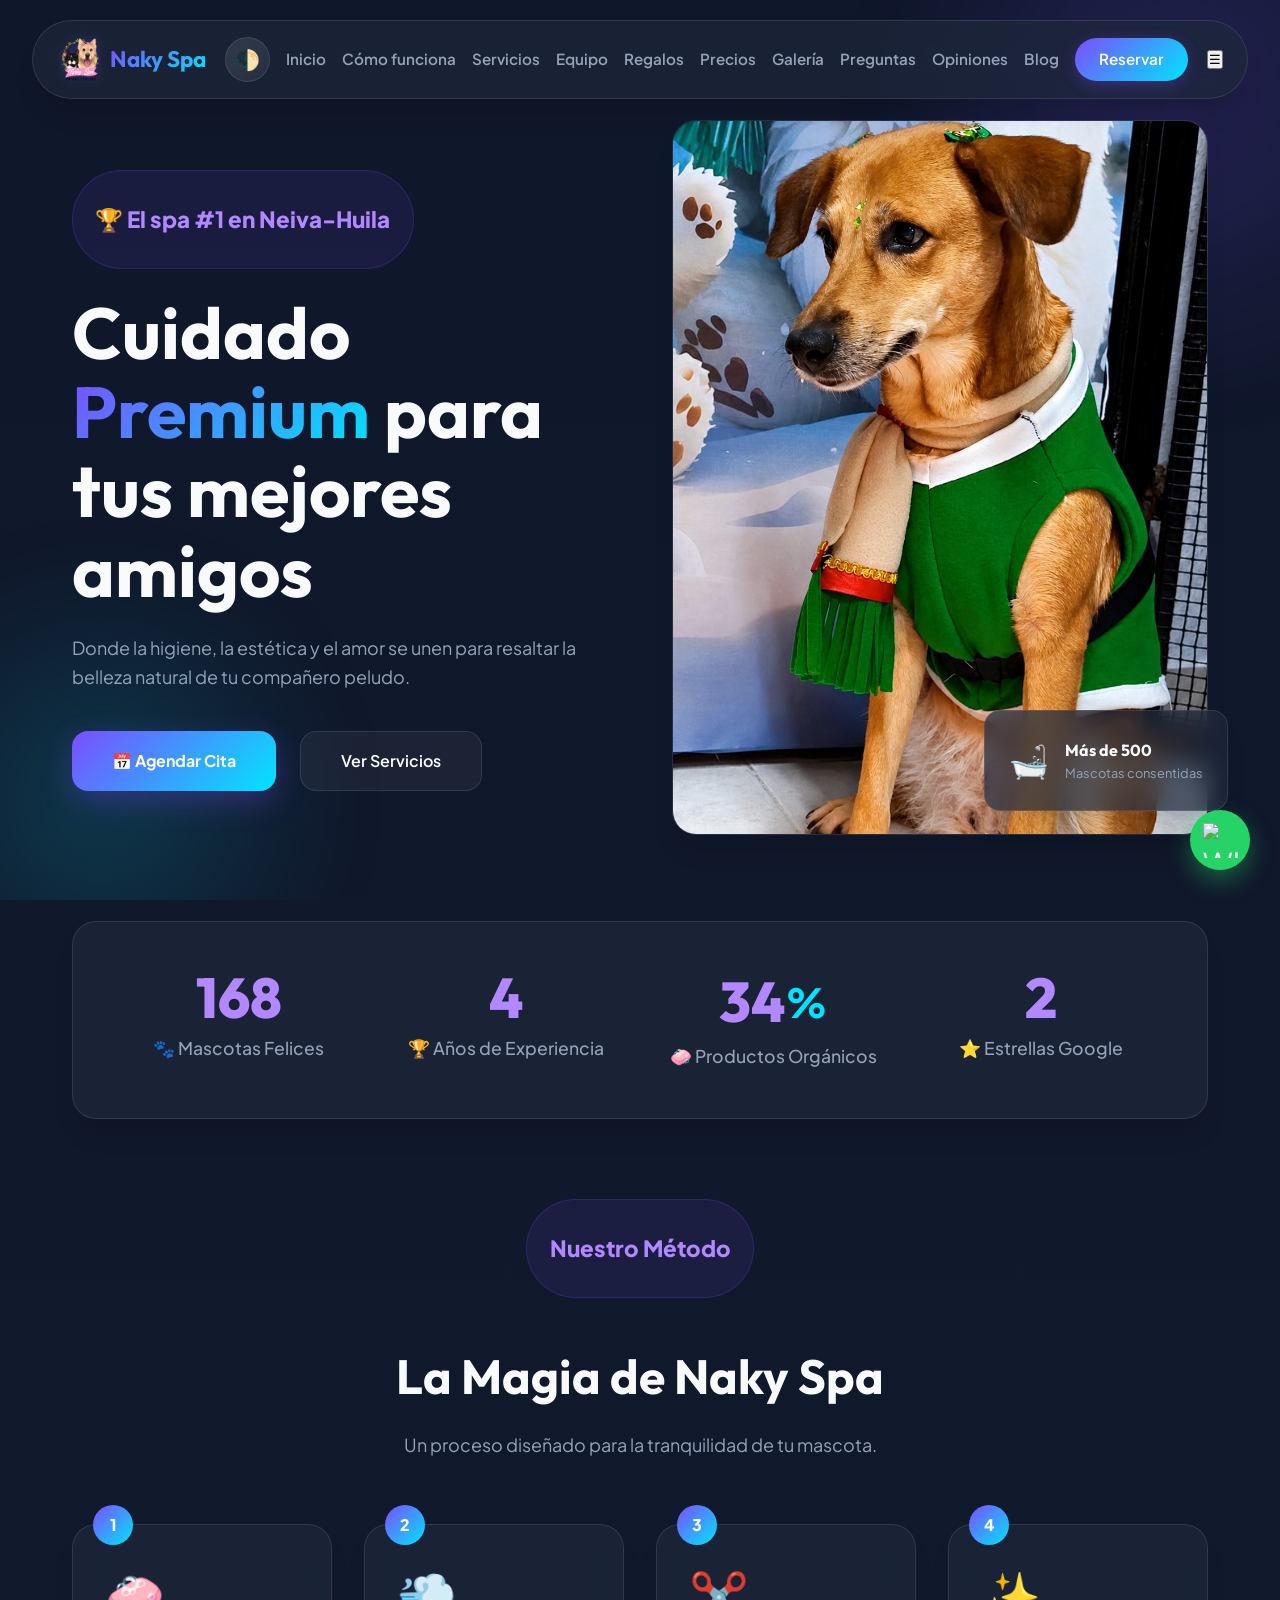
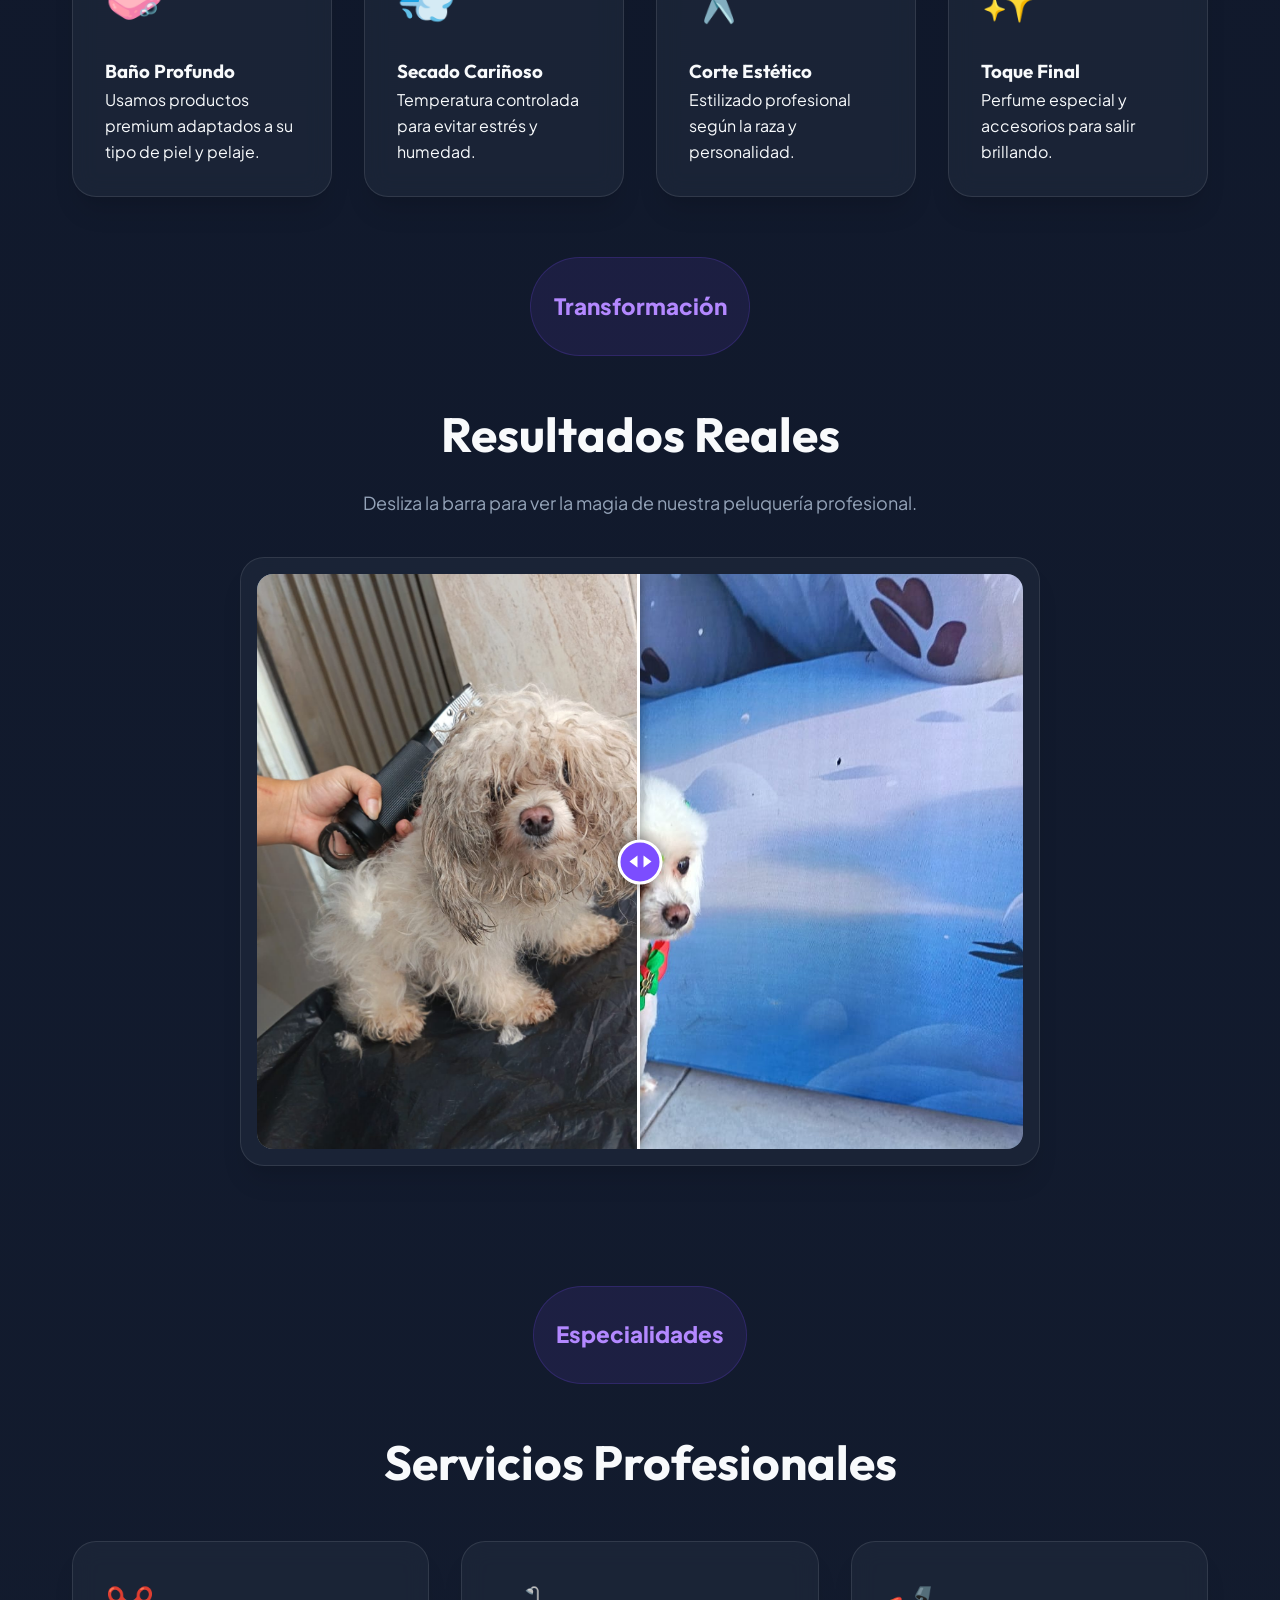
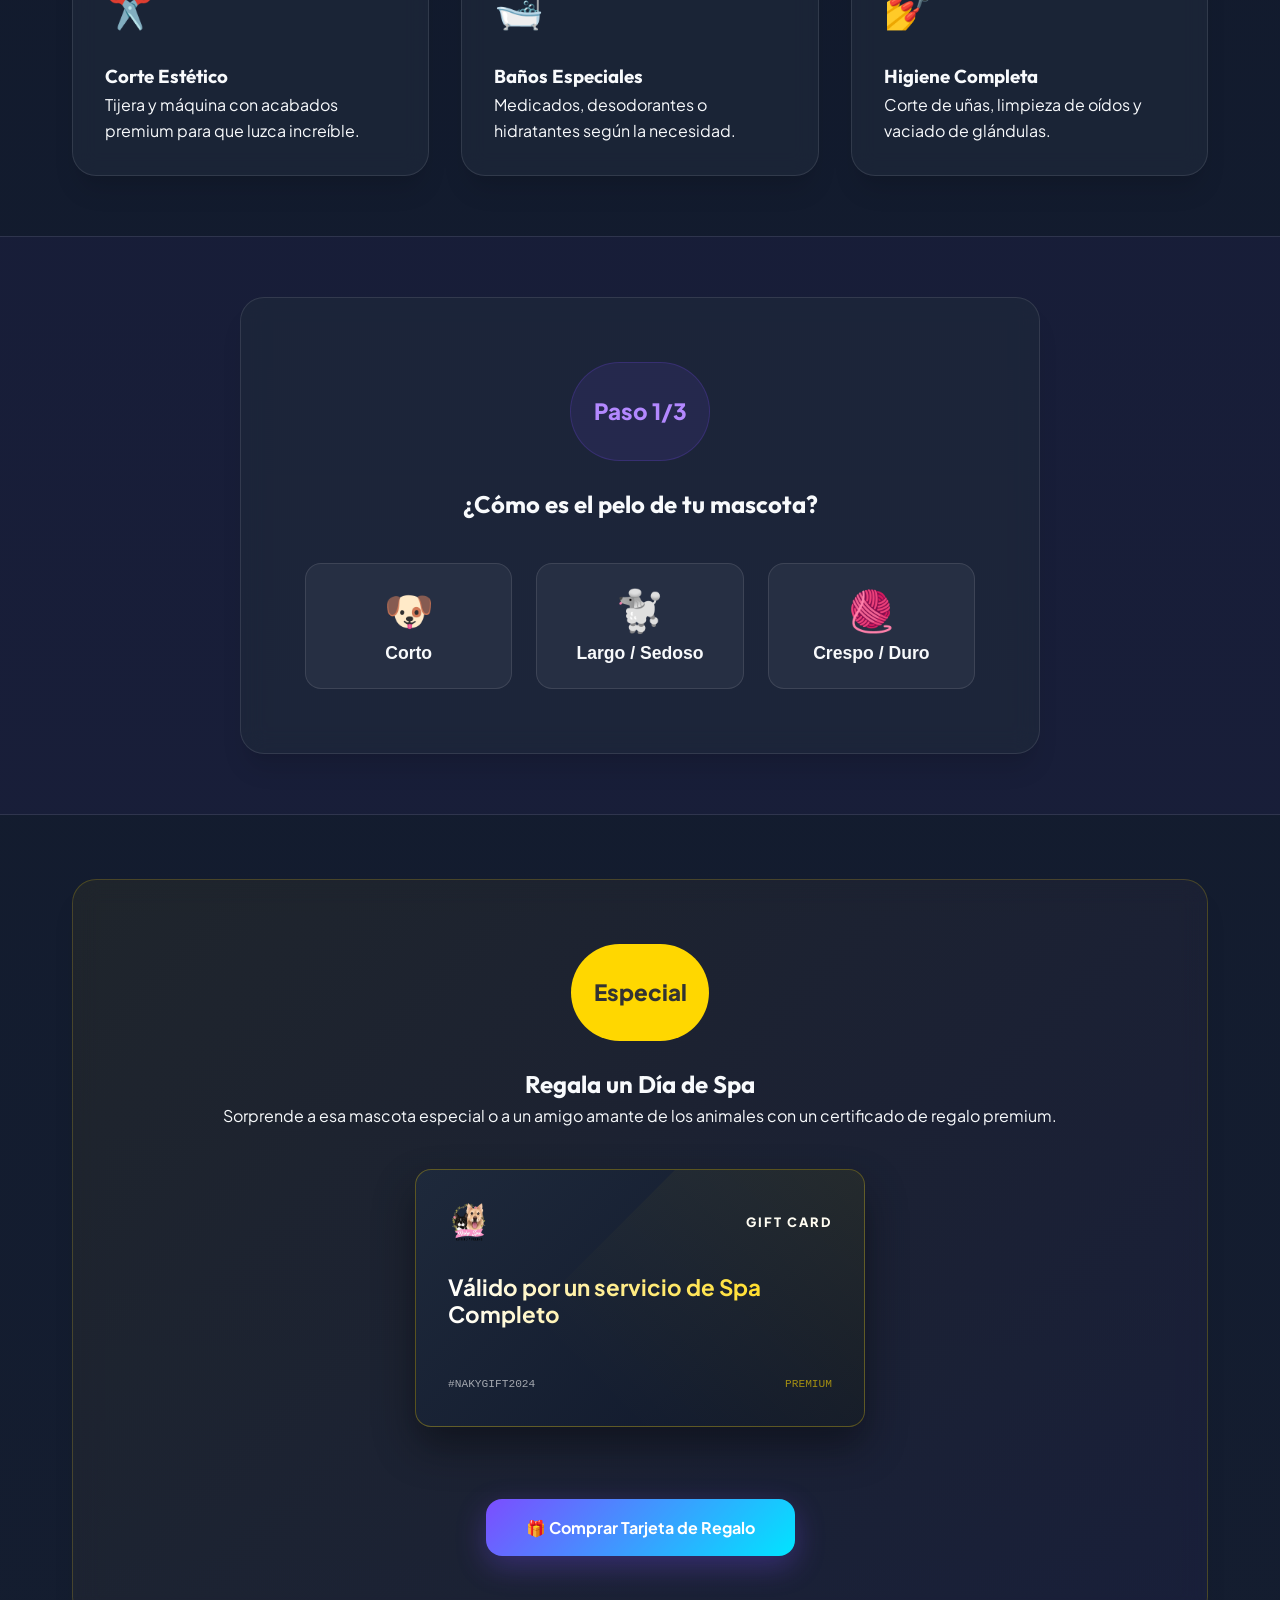
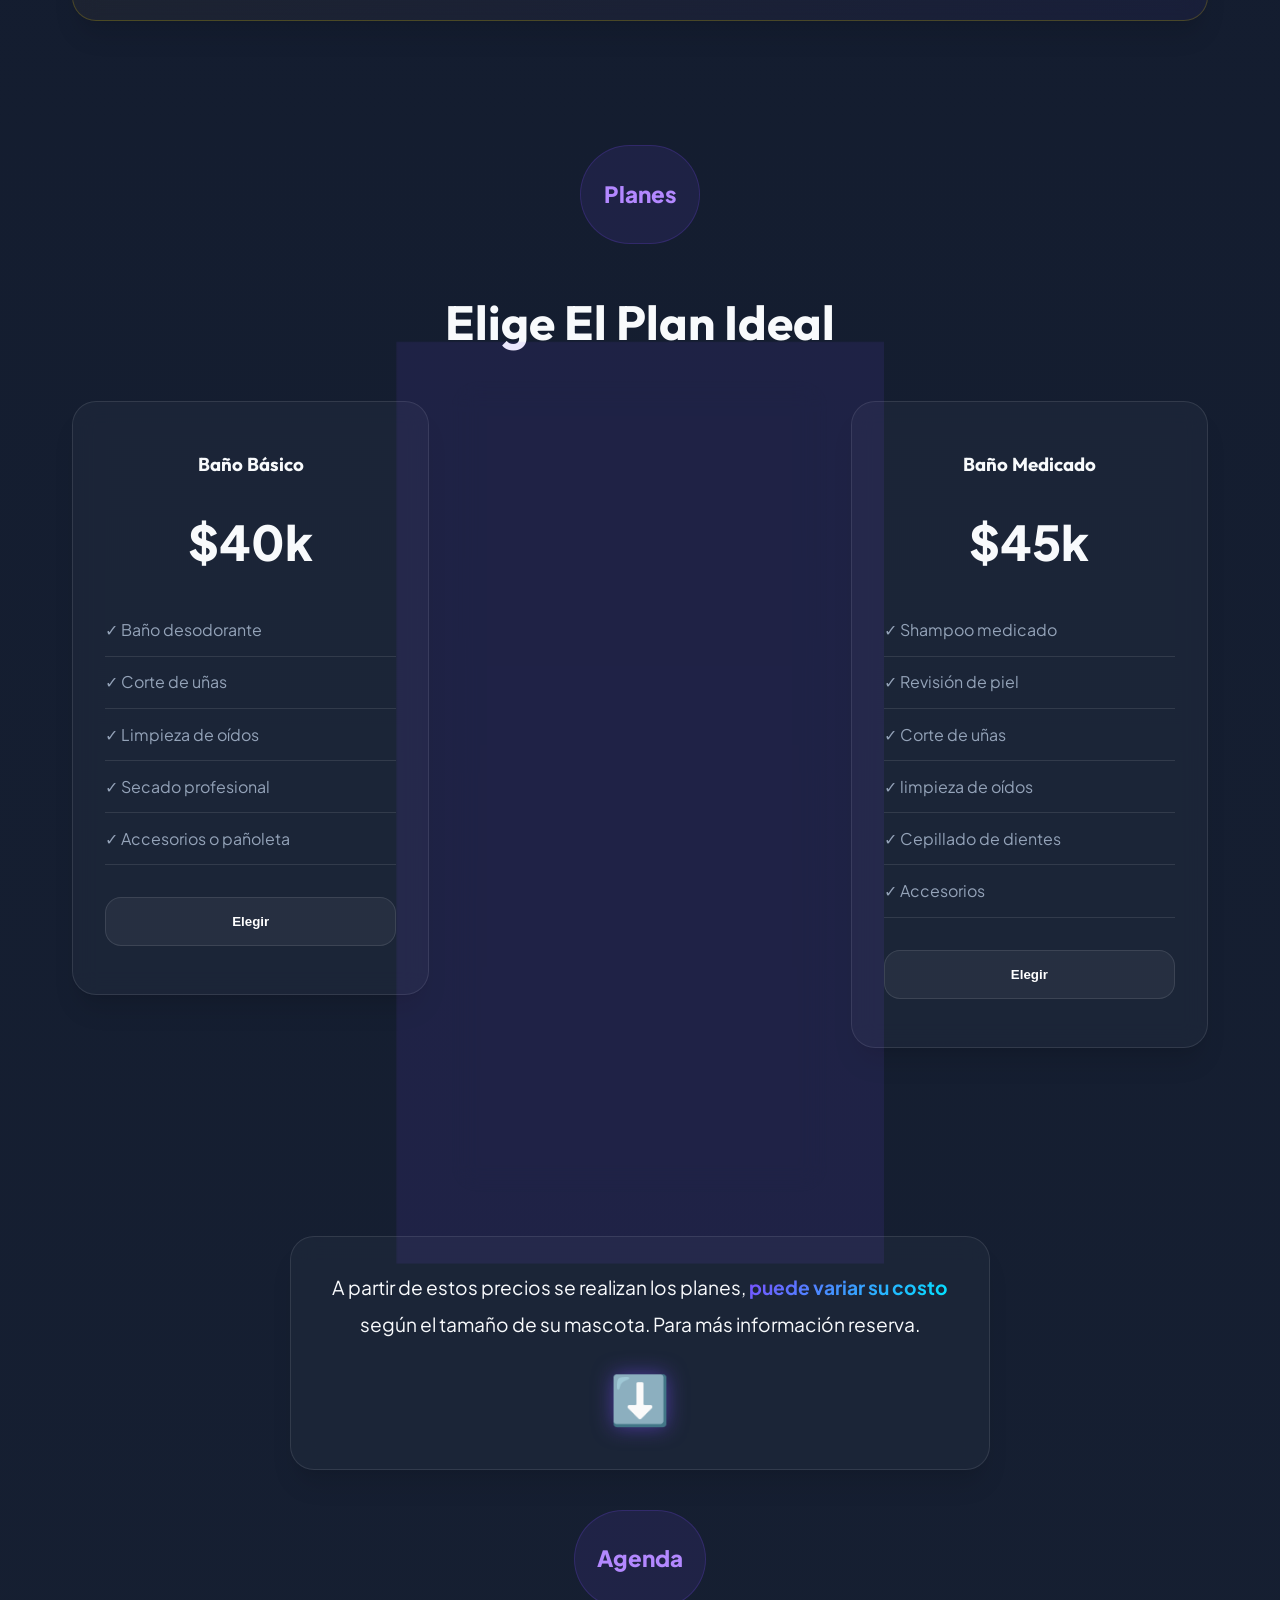
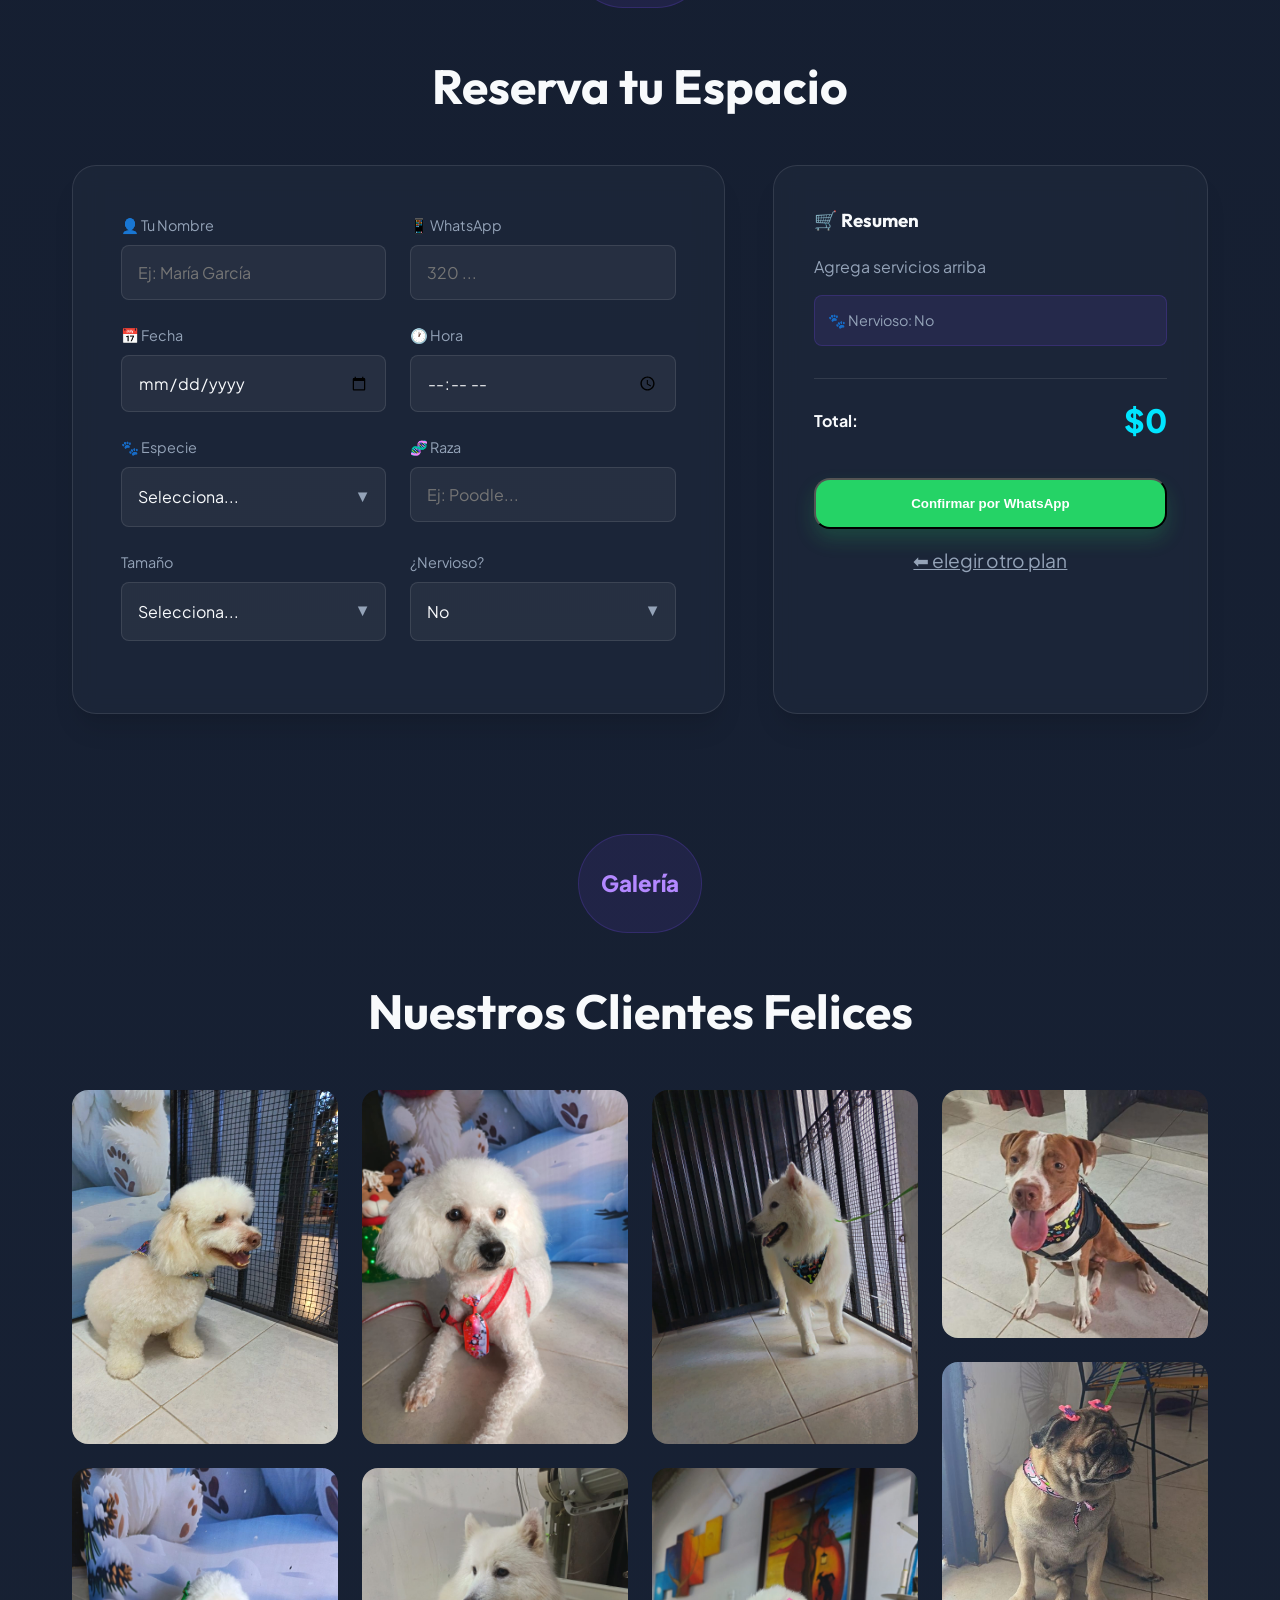
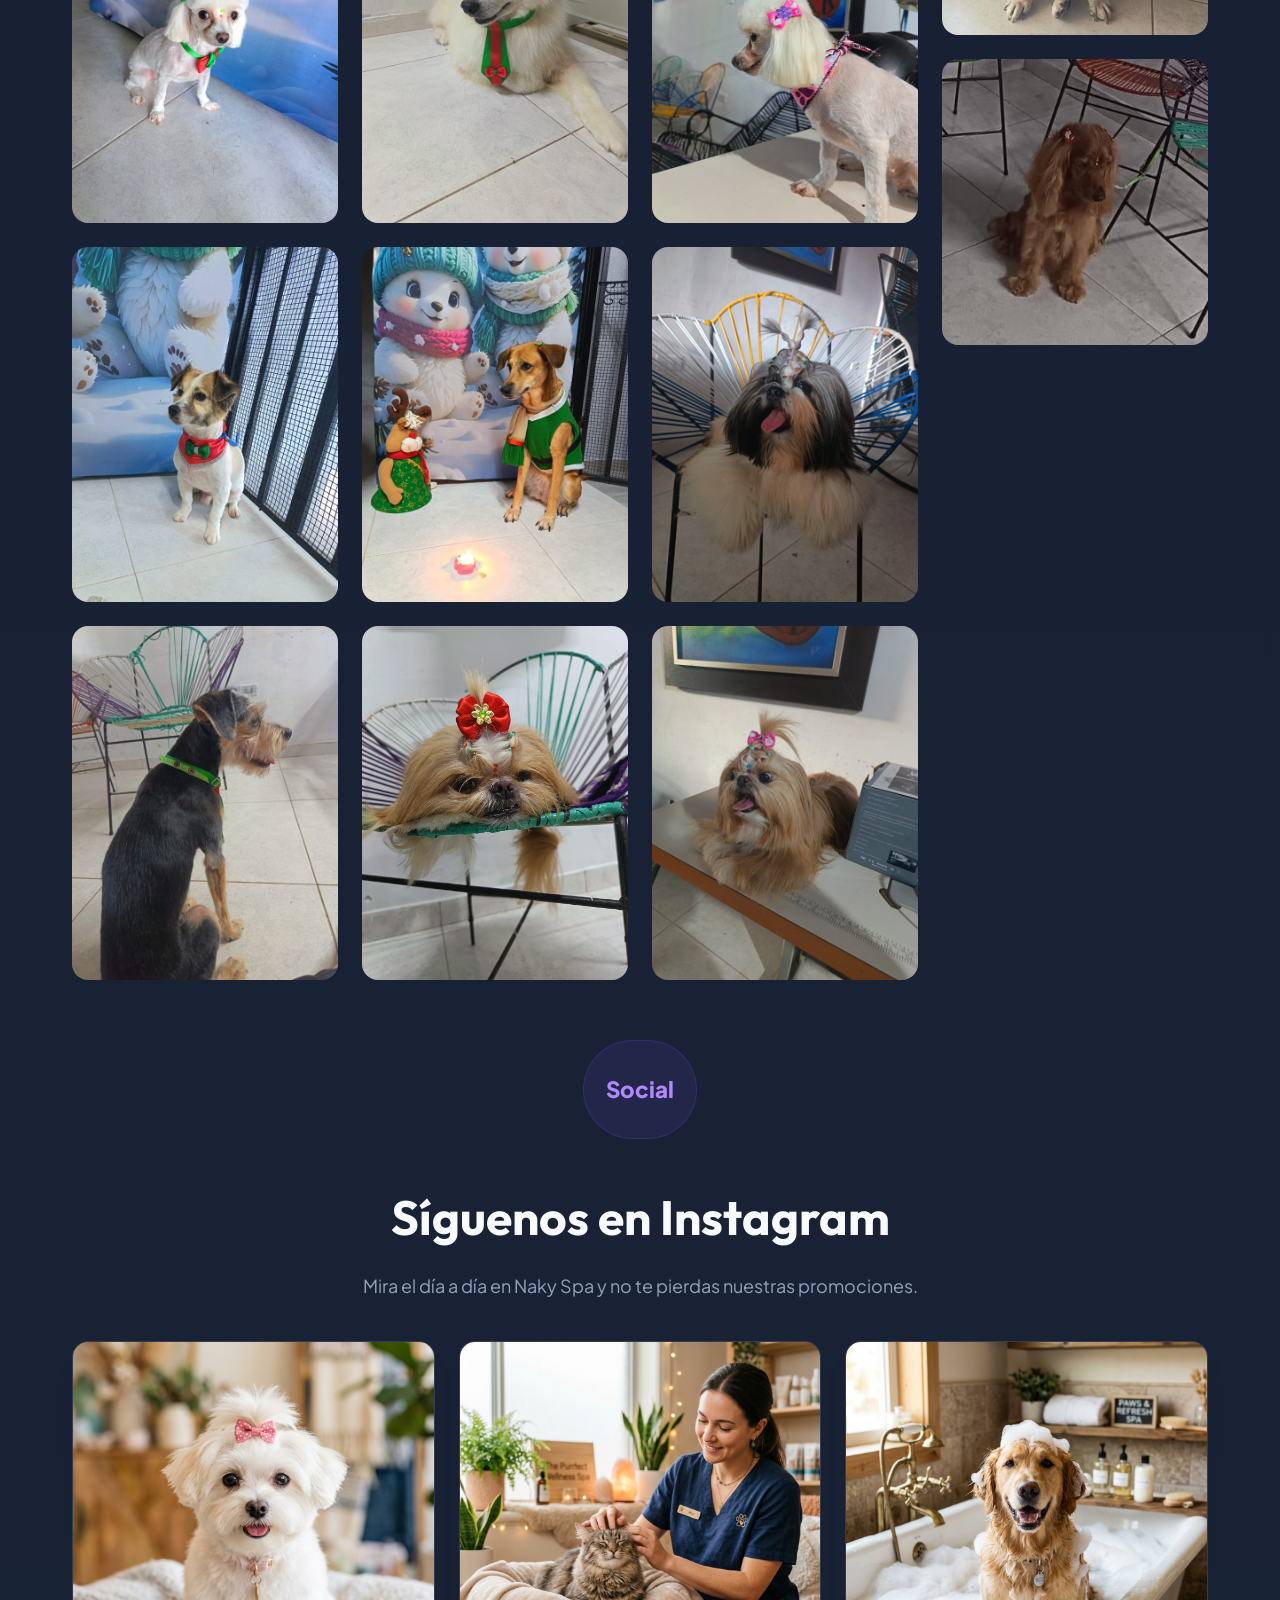
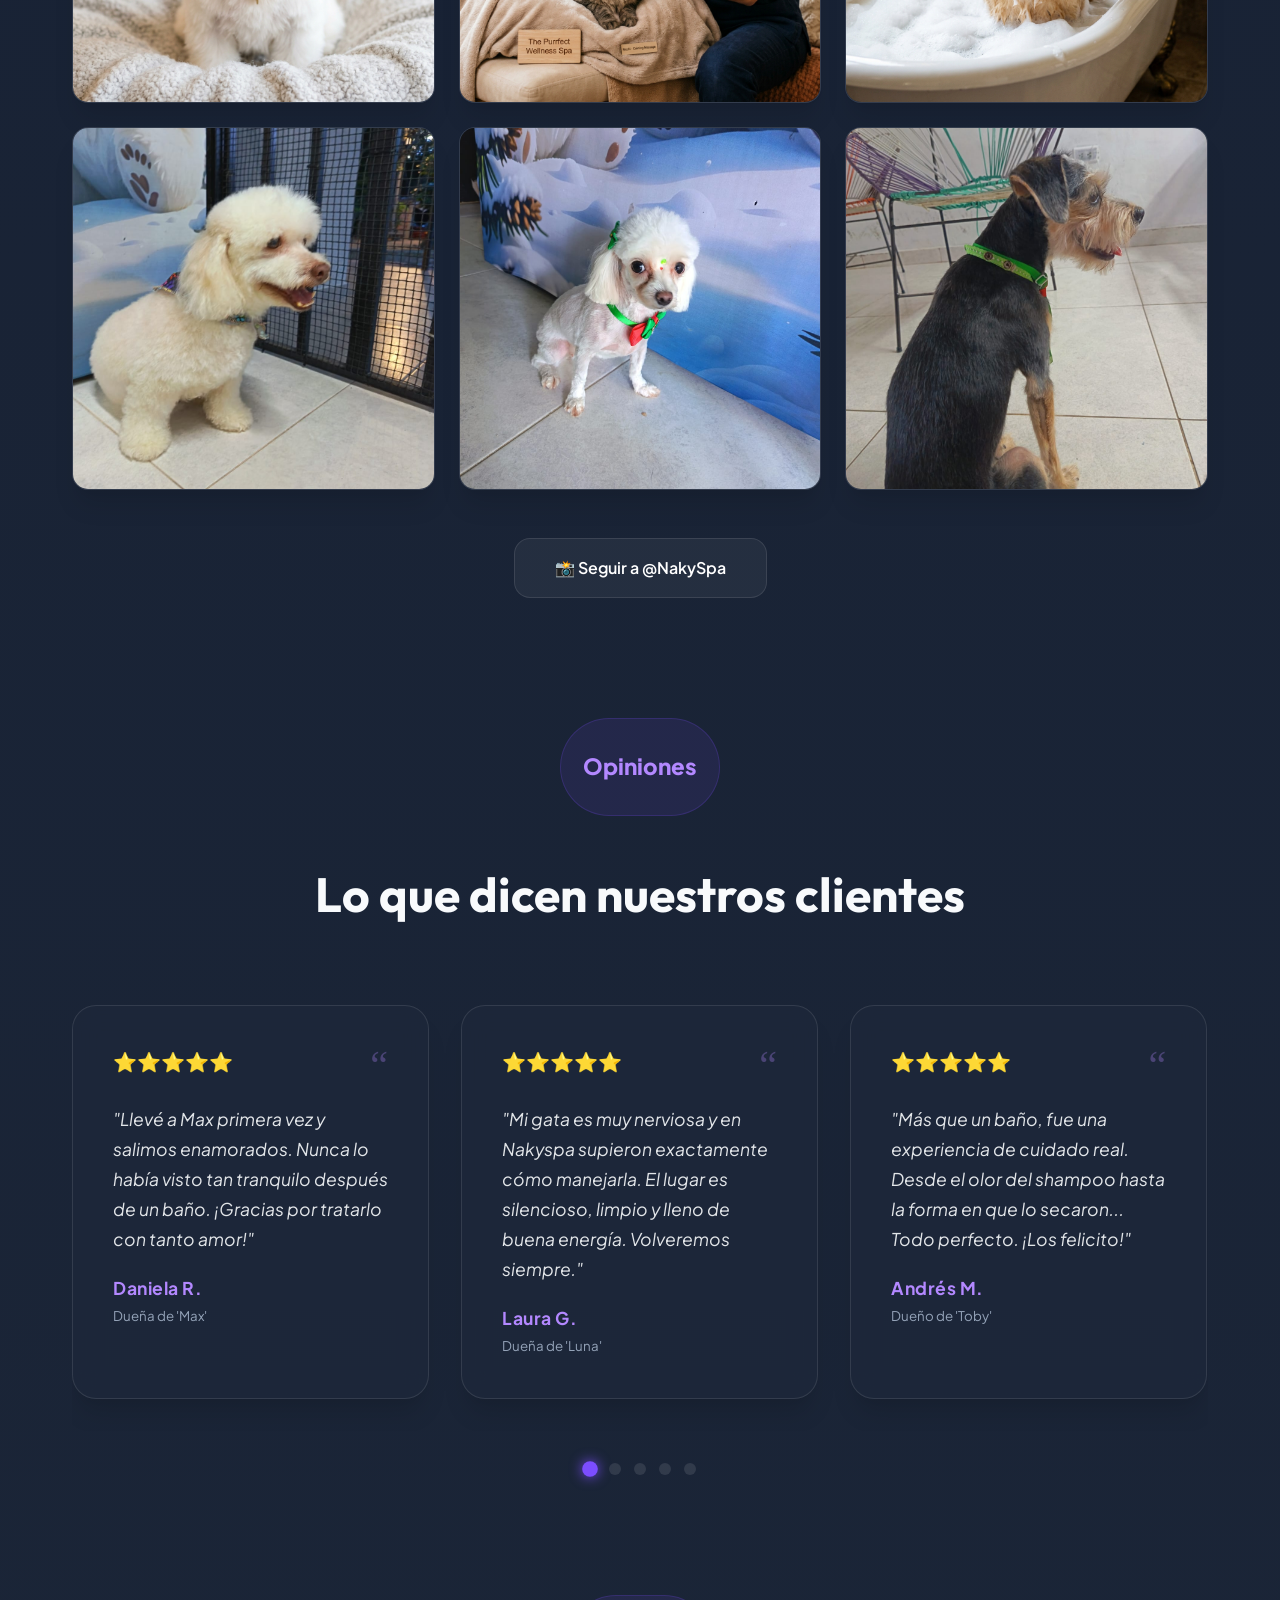
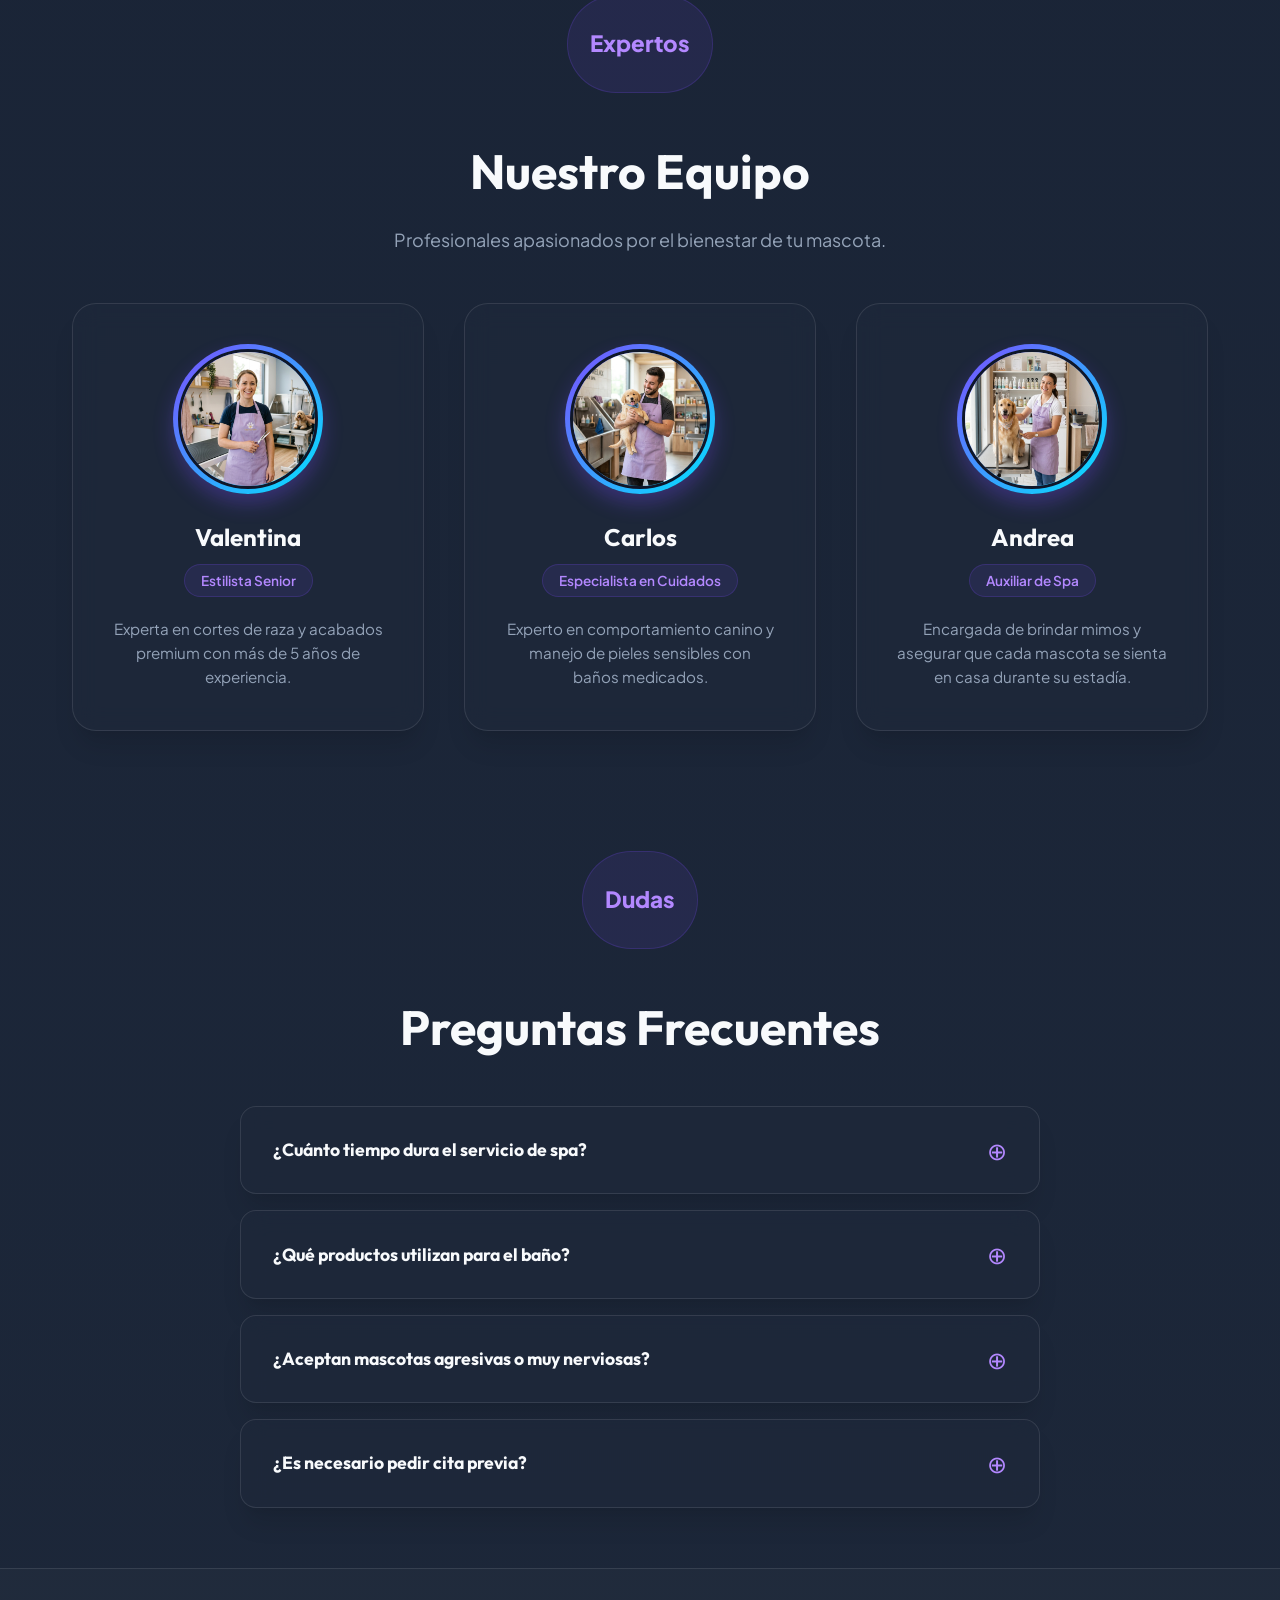
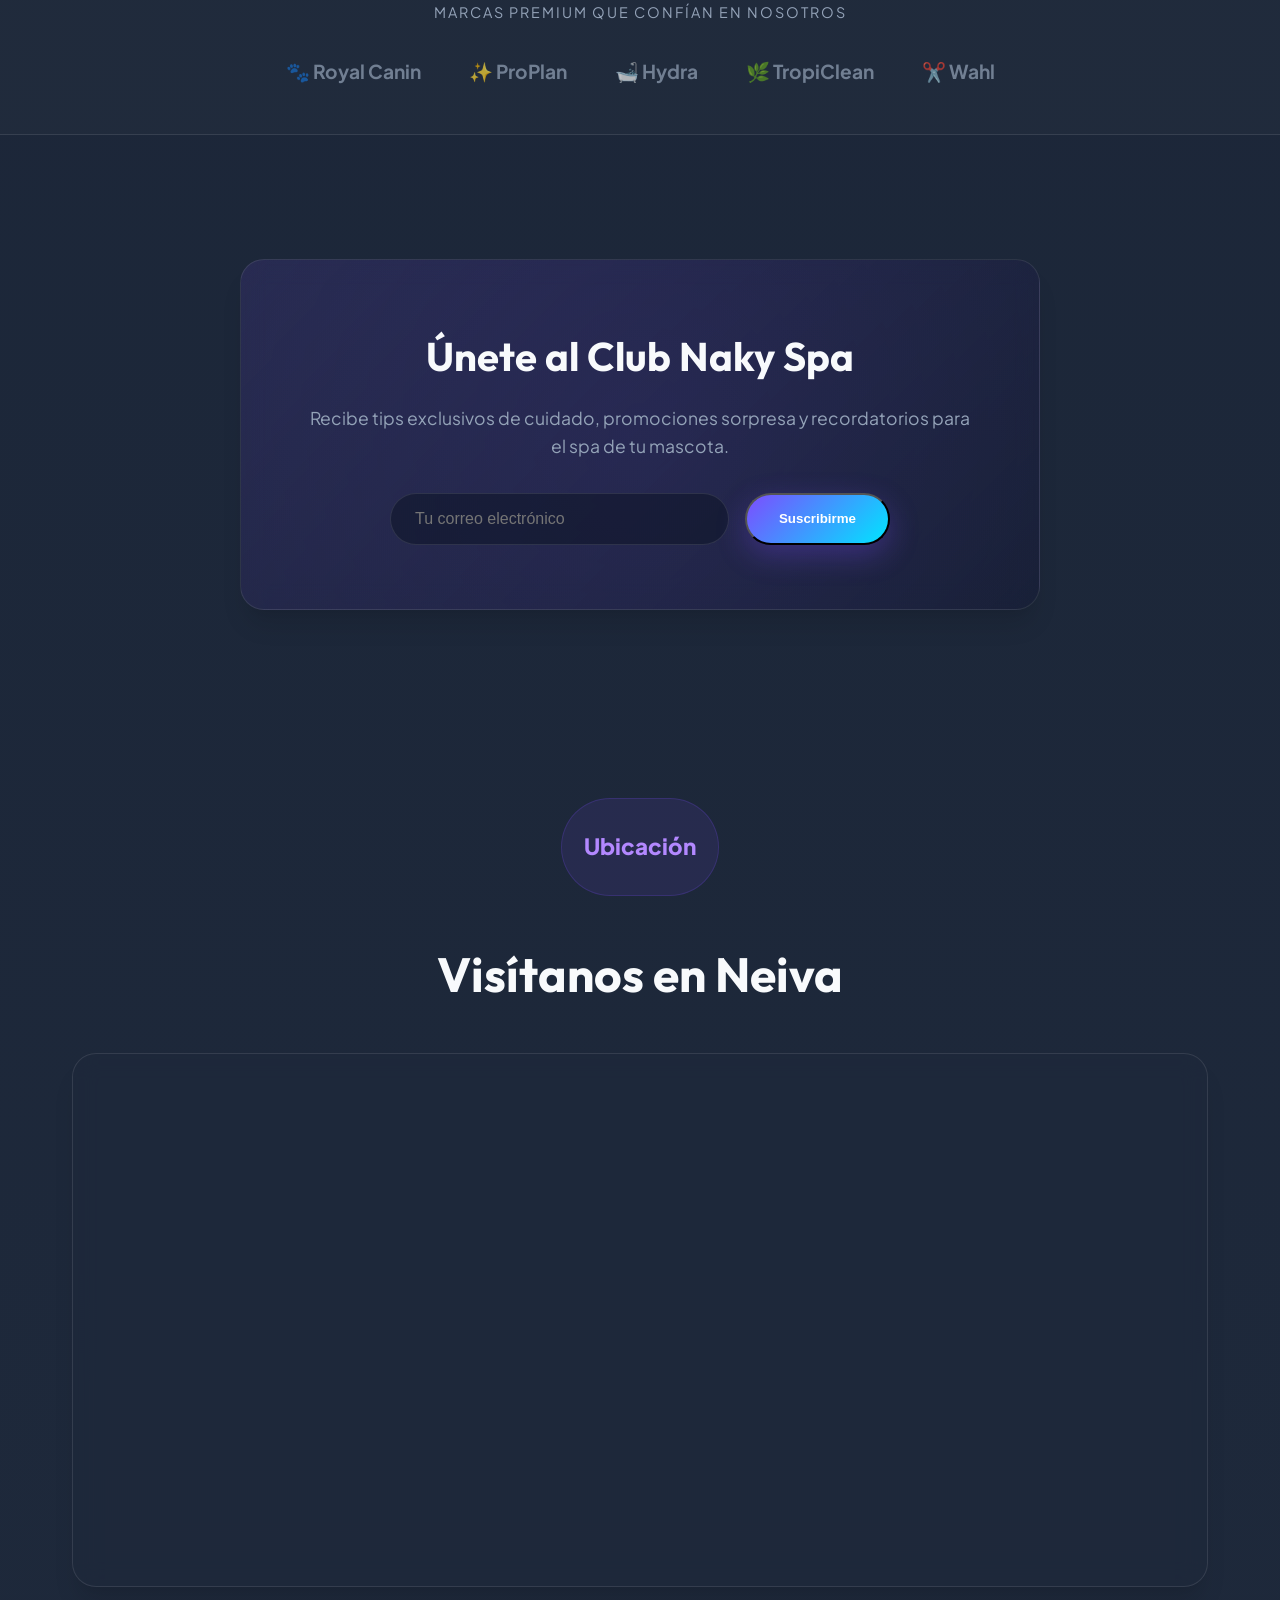
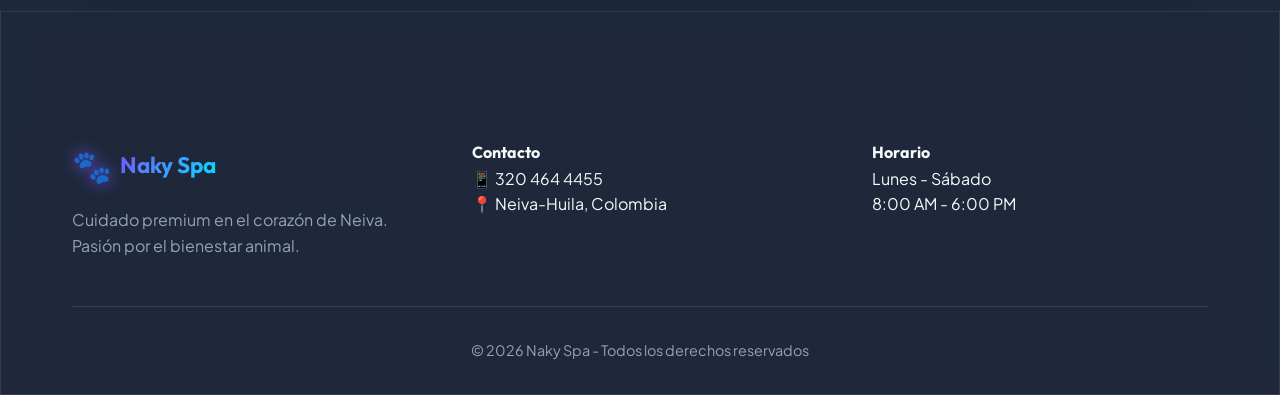
==== commit 3707029f: "modificacion de mapa" ====
--- a/index.html
+++ b/index.html
@@ -817,19 +817,22 @@
             </div>
         </section>
 
-        </section>
-
         <!-- MAP SECTION -->
-        <section id="ubicacion" style="padding-bottom: 0;">
+        <section id="ubicacion" style="padding: 4rem 0;">
             <div class="container">
                 <div class="seccion-header">
                     <span class="hero-badge">Ubicación</span>
                     <h2>Visítanos en Neiva</h2>
                 </div>
-                <div class="map-container glass">
+                <div class="map-container glass" style="overflow: hidden; line-height: 0;">
                     <iframe 
-                        src="https://www.google.com/maps/embed?pb=!1m18!1m12!1m3!1d15947.6644485542!2d-75.28189!3d2.9273!2m3!1f0!2f0!3f0!3m2!1i1024!2i768!4f13.1!3m3!1m2!1s0x8e3b746369c9b451%3A0x2f4b464455!2sNeiva%2C%20Huila!5e0!3m2!1ses!2sco!4v1715000000000!5m2!1ses!2sco" 
-                        width="100%" height="450" style="border:0; border-radius: var(--radius-lg);" allowfullscreen="" loading="lazy" referrerpolicy="no-referrer-when-downgrade">
+                        src="https://www.google.com/maps/embed?pb=!1m18!1m12!1m3!1d3984.622567475141!2d-75.2716851250294!3d2.917267897059103!2m3!1f0!2f0!3f0!3m2!1i1024!2i768!4f13.1!3m3!1m2!1s0x8e3b73df83ea6da7%3A0x3c4c0519f1d04010!2sNakyspa!5e0!3m2!1ses-419!2sco!4v1746569062000!5m2!1ses-419!2sco" 
+                        width="100%" 
+                        height="500" 
+                        style="border:0; width: 100%; border-radius: 20px;" 
+                        allowfullscreen="" 
+                        loading="lazy" 
+                        referrerpolicy="no-referrer-when-downgrade">
                     </iframe>
                 </div>
             </div>
--- a/estilos.css
+++ b/estilos.css
@@ -293,10 +293,10 @@
     top: 20px;
     left: 50%;
     transform: translateX(-50%);
-    width: 90%;
-    max-width: 1200px;
+    width: 95%; /* Aumentado de 90% */
+    max-width: 1500px; /* Aumentado de 1200px */
     z-index: 1000;
-    padding: 1rem 2rem;
+    padding: 1rem 1.5rem; /* Ajustado el padding lateral */
     border-radius: var(--radius-full);
     transition: var(--transition);
 }
@@ -319,8 +319,8 @@
 .logo {
     display: flex;
     align-items: center;
-    gap: 0.8rem;
-    font-size: 1.5rem;
+    gap: 0.5rem; /* Reducido de 0.8rem para ganar espacio */
+    font-size: 1.4rem; /* Ligeramente más pequeño el logo-container */
 }
 
 .logo-img {
@@ -349,13 +349,15 @@
 
 nav {
     display: flex;
-    gap: 2rem;
+    gap: 1rem; /* Un poco más ajustado */
     align-items: center;
 }
 
 nav a {
-    font-weight: 500;
+    font-weight: 600; /* Un poco más de peso para que resalte */
+    font-size: 0.95rem; /* Aumentado de 0.85rem */
     color: var(--text-muted);
+    white-space: nowrap;
 }
 
 nav a:hover,
@@ -1358,6 +1360,7 @@
     line-height: 1.2;
     background: linear-gradient(to right, #fff, #ffd700);
     -webkit-background-clip: text;
+    background-clip: text;
     -webkit-text-fill-color: transparent;
 }
 
@@ -1828,16 +1831,27 @@
     background: transparent;
     outline: none;
     -webkit-appearance: none;
+    appearance: none;
     margin: 0;
     z-index: 20;
     cursor: ew-resize;
+    touch-action: none; /* Evita que la página se mueva mientras deslizas el dedo */
 }
 
 .ba-slider::-webkit-slider-thumb {
     -webkit-appearance: none;
-    width: 0; /* Hidden but clickable area */
+    width: 40px; /* Aumentamos el ancho táctil del control invisible */
     height: 100%;
     cursor: ew-resize;
+    background: transparent;
+}
+
+.ba-slider::-moz-range-thumb {
+    width: 40px;
+    height: 100%;
+    cursor: ew-resize;
+    background: transparent;
+    border: none;
 }
 
 .ba-handle {
@@ -1845,8 +1859,8 @@
     top: 50%;
     left: 50%; /* Initial position */
     transform: translate(-50%, -50%);
-    width: 40px;
-    height: 40px;
+    width: 45px; /* Ligeramente más grande para móviles */
+    height: 45px;
     background: var(--primary);
     border: 3px solid var(--white);
     border-radius: 50%;
@@ -1854,7 +1868,7 @@
     align-items: center;
     justify-content: center;
     z-index: 10;
-    pointer-events: none;
+    pointer-events: none; /* Esto permite que el toque llegue al input de abajo */
     box-shadow: 0 0 15px rgba(0,0,0,0.5);
 }
 
